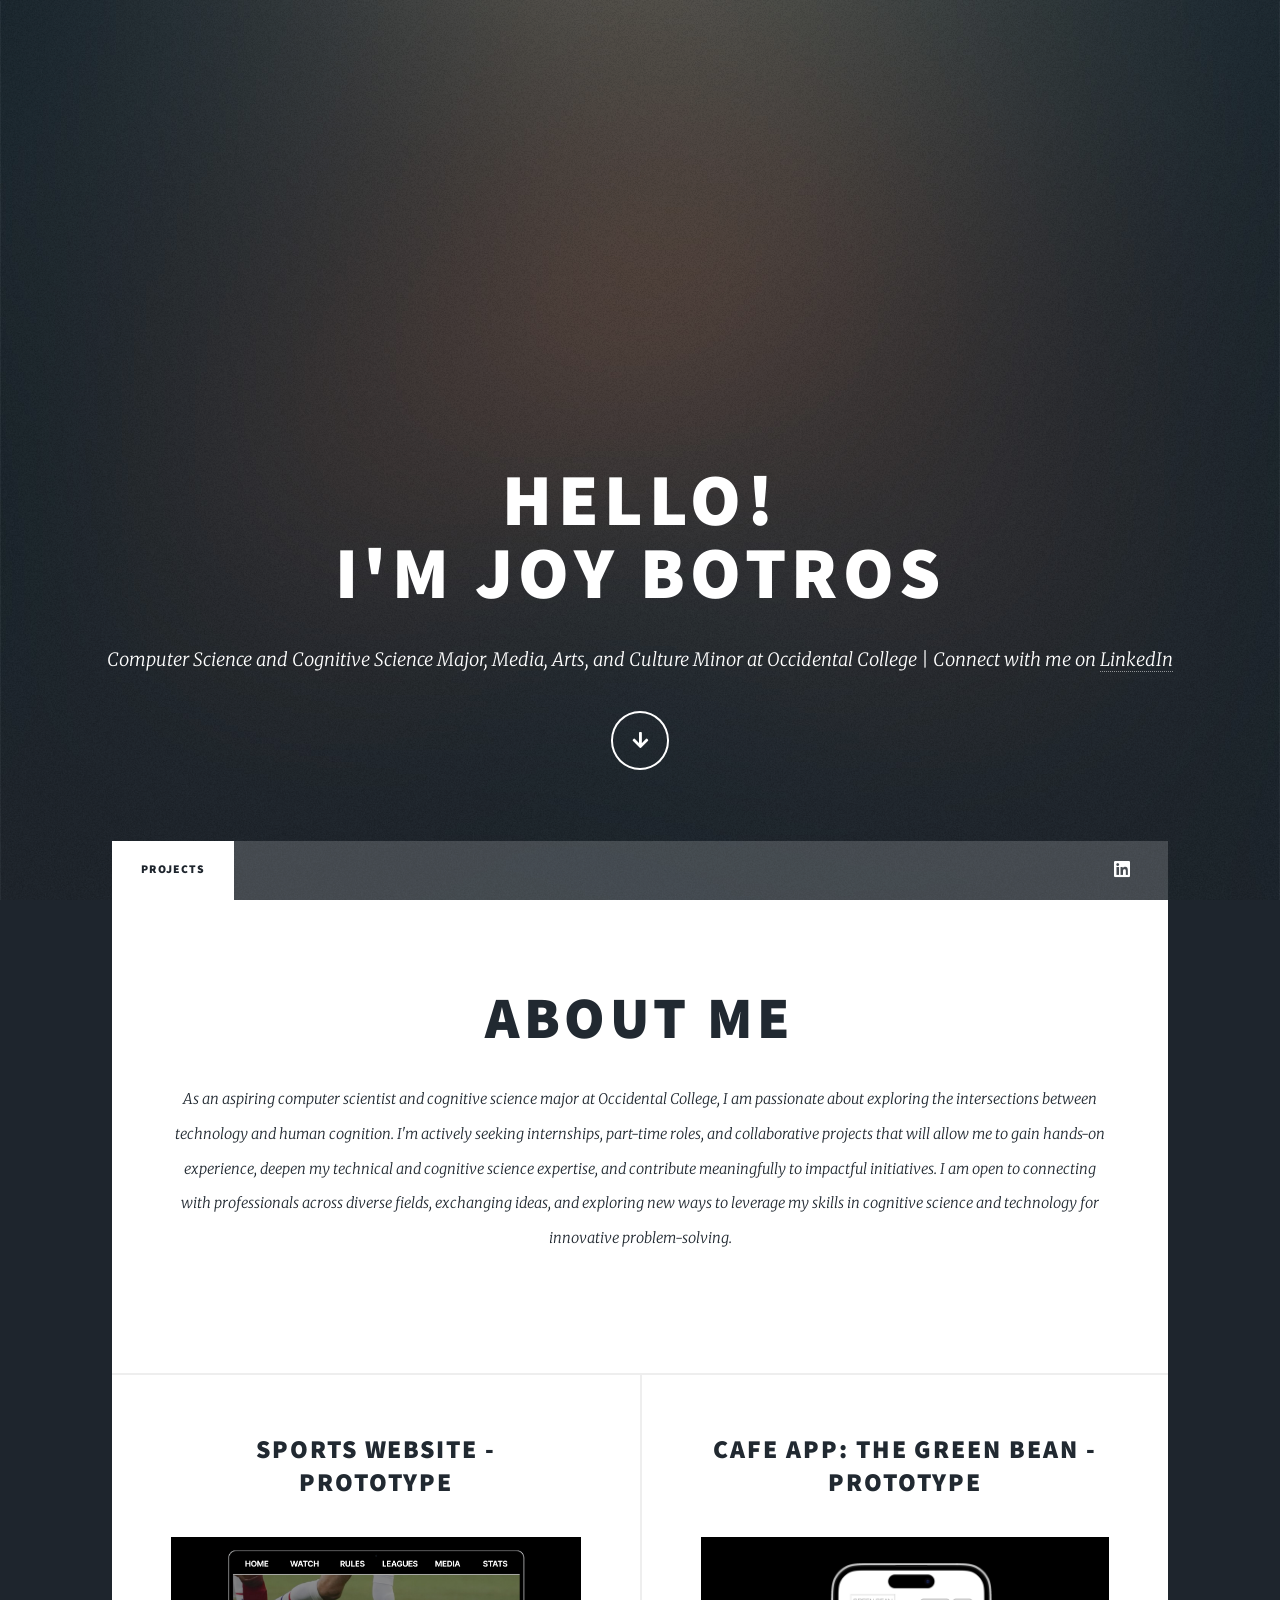
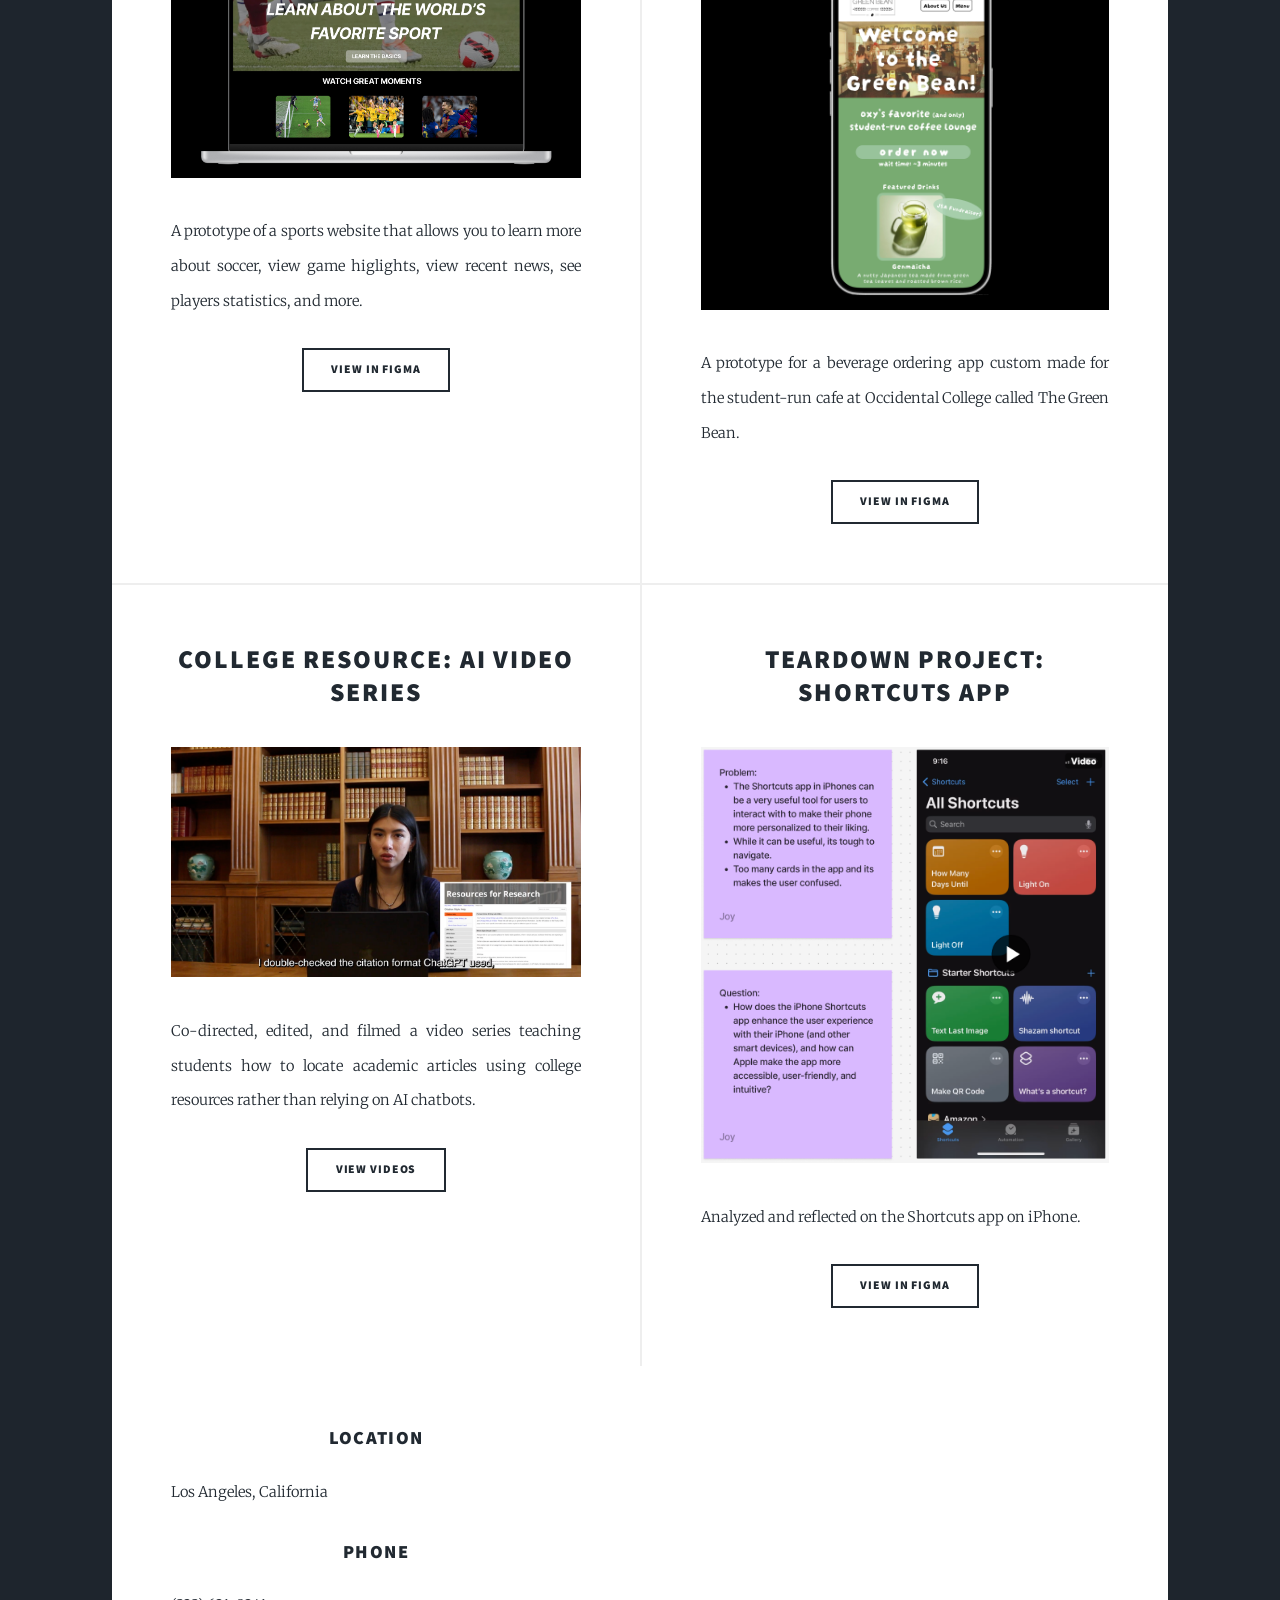
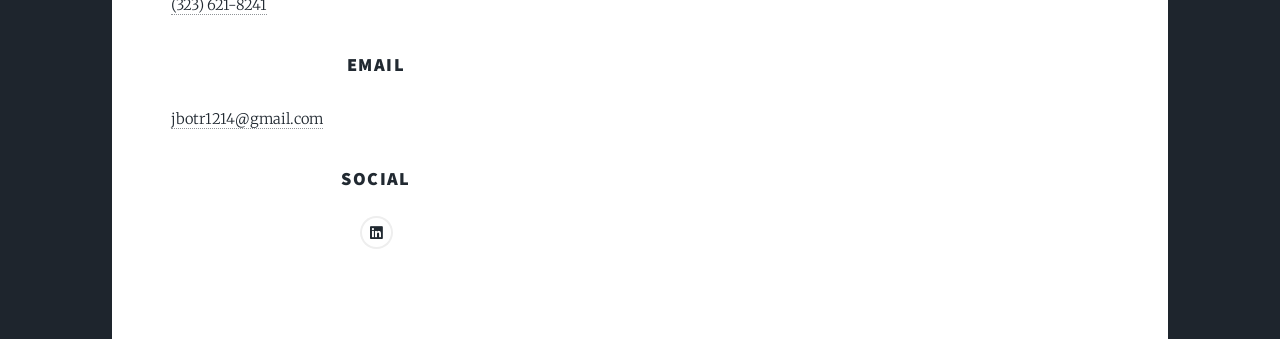
==== index.html @ ef0748ab "Add files via upload" ====
<!DOCTYPE HTML>
<!--
	Massively by HTML5 UP
	html5up.net | @ajlkn
	Free for personal and commercial use under the CCA 3.0 license (html5up.net/license)
-->
<html>
	<head>
		<title>Joy Botros's Portfolio</title>
		<meta charset="utf-8" />
		<meta name="viewport" content="width=device-width, initial-scale=1, user-scalable=no" />
		<link rel="stylesheet" href="assets/css/main.css" />
		<noscript><link rel="stylesheet" href="assets/css/noscript.css" /></noscript>
	</head>
	<body class="is-preload">

		<!-- Wrapper -->
			<div id="wrapper" class="fade-in">

				<!-- Intro -->
					<div id="intro">
						<h1>Hello!<br />
						I'm Joy Botros</h1>
						<p>Computer Science and Cognitive Science Major, Media, Arts, and Culture Minor at Occidental College | Connect with me on 
							<a href="https://www.linkedin.com/in/joybotros/">LinkedIn</a> 
						<ul class="actions">
							<li><a href="#header" class="button icon solid solo fa-arrow-down scrolly">Continue</a></li>
						</ul>
					</div>

				<!-- Header -->
					<header id="header">
						<a href="index.html" class="logo">Joy Botros</a>
					</header>

				<!-- Nav -->
					<nav id="nav">
						<ul class="links">
							<li class="active"><a href="index.html">Projects</a></li>
							
						</ul>
						<ul class="icons">
							<li><a href="https://www.linkedin.com/in/joybotros/" class="icon brands alt fa-linkedin"><span class="label">linkedin</span></a></li>
						</ul>
					</nav>

				<!-- Main -->
					<div id="main">

						<!-- Featured Post -->
							<article class="post featured">
								<header class="major">
									
									<h2><a href="#">About Me<br />
								</a></h2>
									<p>As an aspiring computer scientist and cognitive science major at Occidental College, 
										I am passionate about exploring the intersections between technology and human cognition. 
										I'm actively seeking internships, part-time roles, and collaborative projects that will allow 
										me to gain hands-on experience, deepen my technical and cognitive science expertise, and contribute 
										meaningfully to impactful initiatives. I am open to connecting with professionals across diverse fields, 
										exchanging ideas, and exploring new ways to leverage my skills in cognitive science and technology for 
										innovative problem-solving.</p>
								</header>
								
								</ul>
							</article>

						<!-- Posts -->
							<section class="posts">
								<article>
									<header>
										
										<h2><a href="https://www.figma.com/design/yf6SV1xNATEtbKl9ybmy6k/Sports-Website--Prototype-?node-id=0-1&t=yPpQ5IwD3qCBr19v-1">Sports Website - <br />
										Prototype</a></h2>
									</header>
									<a href="https://www.figma.com/design/yf6SV1xNATEtbKl9ybmy6k/Sports-Website--Prototype-?node-id=0-1&t=yPpQ5IwD3qCBr19v-1" class="image fit"><img src="images/Sports.png" alt="" /></a>
									<p>A prototype of a sports website that allows you to learn more about soccer, view game higlights, view recent news, see players statistics, and more.</p>
									<ul class="actions special">
										<li><a href="https://www.figma.com/design/yf6SV1xNATEtbKl9ybmy6k/Sports-Website--Prototype-?node-id=0-1&t=yPpQ5IwD3qCBr19v-1" class="button">View in Figma</a></li>
									</ul>
								</article>
								<article>
									<header>
										
										<h2><a href="https://www.figma.com/design/FybLwhm8U5N2ehSIW5zhFd/Online-Green-Bean-Ordering--Prototype-?t=yPpQ5IwD3qCBr19v-1">Cafe App: The Green Bean - <br />
										Prototype</a></h2>
									</header>
									<a href="https://www.figma.com/design/FybLwhm8U5N2ehSIW5zhFd/Online-Green-Bean-Ordering--Prototype-?t=yPpQ5IwD3qCBr19v-1" class="image fit"><img src="images/Green Bean.png" alt="" /></a>
									<p>A prototype for a beverage ordering app custom made for the student-run cafe at Occidental College called The Green Bean.</p>
									<ul class="actions special">
										<li><a href="https://www.figma.com/design/FybLwhm8U5N2ehSIW5zhFd/Online-Green-Bean-Ordering--Prototype-?t=yPpQ5IwD3qCBr19v-1" class="button">View in Figma</a></li>
									</ul>
								</article>
								<article>
									<header>
										
										<h2><a href="https://drive.google.com/drive/folders/1-w_wp6Sn0AOhlnGga9ucKu-ZEOnEU3Cy?usp=sharing">College Resource: AI Video Series<br />
										</a></h2>
									</header>
									<a href="https://drive.google.com/drive/folders/1-w_wp6Sn0AOhlnGga9ucKu-ZEOnEU3Cy?usp=sharing" class="image fit"><img src="images/AI Video.png" alt="" /></a>
									<p>Co-directed, edited, and filmed a video series teaching students how to locate academic articles using college resources rather than relying on AI chatbots.</p>
									<ul class="actions special">
										<li><a href="https://drive.google.com/drive/folders/1-w_wp6Sn0AOhlnGga9ucKu-ZEOnEU3Cy?usp=sharing" class="button">View Videos</a></li>
									</ul>
								</article>
								<article>
									<header>
										
										<h2><a href="https://www.figma.com/board/DKPPbd2p17RR2HvIBJMAxn/Teardown-Project?t=yPpQ5IwD3qCBr19v-1">Teardown Project: Shortcuts App<br />
										</a></h2>
									</header>
									<a href="https://www.figma.com/board/DKPPbd2p17RR2HvIBJMAxn/Teardown-Project?t=yPpQ5IwD3qCBr19v-1" class="image fit"><img src="images/tear.png" alt="" /></a>
									<p>Analyzed and reflected on the Shortcuts app on iPhone. </p>
									<ul class="actions special">
										<li><a href="https://www.figma.com/board/DKPPbd2p17RR2HvIBJMAxn/Teardown-Project?t=yPpQ5IwD3qCBr19v-1" class="button">View in Figma</a></li>
									</ul>
								</article>
								
						

				
						<section class="split contact">
							<section class="alt">
								<h3>Location</h3>
								<p>Los Angeles, California<br />
								</p>
							</section>
							<section>
								<h3>Phone</h3>
								<p><a href="#">(323) 621-8241</a></p>
							</section>
							<section>
								<h3>Email</h3>
								<p><a href="#">jbotr1214@gmail.com</a></p>
							</section>
							<section>
								<h3>Social</h3>
								<ul class="icons alt">
									<li><a href="https://www.linkedin.com/in/joybotros/" class="icon brands alt fa-linkedin"><span class="label">linkedin</span></a></li>
									</ul>
							</section>
						</section>
					</footer>

				<!-- Copyright -->
					<div id="copyright">
						<ul><li>&copy; Untitled</li><li>Design: <a href="https://html5up.net">HTML5 UP</a></li></ul>
					</div>

			</div>

		<!-- Scripts -->
			<script src="assets/js/jquery.min.js"></script>
			<script src="assets/js/jquery.scrollex.min.js"></script>
			<script src="assets/js/jquery.scrolly.min.js"></script>
			<script src="assets/js/browser.min.js"></script>
			<script src="assets/js/breakpoints.min.js"></script>
			<script src="assets/js/util.js"></script>
			<script src="assets/js/main.js"></script>

	</body>
</html>
---- assets/css/main.css ----
@import url(fontawesome-all.min.css);
@import url("https://fonts.googleapis.com/css?family=Merriweather:300,700,300italic,700italic|Source+Sans+Pro:900");

/*
	Massively by HTML5 UP
	html5up.net | @ajlkn
	Free for personal and commercial use under the CCA 3.0 license (html5up.net/license)
*/

html, body, div, span, applet, object,
iframe, h1, h2, h3, h4, h5, h6, p, blockquote,
pre, a, abbr, acronym, address, big, cite,
code, del, dfn, em, img, ins, kbd, q, s, samp,
small, strike, strong, sub, sup, tt, var, b,
u, i, center, dl, dt, dd, ol, ul, li, fieldset,
form, label, legend, table, caption, tbody,
tfoot, thead, tr, th, td, article, aside,
canvas, details, embed, figure, figcaption,
footer, header, hgroup, menu, nav, output, ruby,
section, summary, time, mark, audio, video {
	margin: 0;
	padding: 0;
	border: 0;
	font-size: 100%;
	font: inherit;
	vertical-align: baseline;}

article, aside, details, figcaption, figure,
footer, header, hgroup, menu, nav, section {
	display: block;}

body {
	line-height: 1;
}

ol, ul {
	list-style: none;
}

blockquote, q {
	quotes: none;
}

	blockquote:before, blockquote:after, q:before, q:after {
		content: '';
		content: none;
	}

table {
	border-collapse: collapse;
	border-spacing: 0;
}

body {
	-webkit-text-size-adjust: none;
}

mark {
	background-color: transparent;
	color: inherit;
}

input::-moz-focus-inner {
	border: 0;
	padding: 0;
}

input, select, textarea {
	-moz-appearance: none;
	-webkit-appearance: none;
	-ms-appearance: none;
	appearance: none;
}

/* Basic */

	@-ms-viewport {
		width: device-width;
	}

	body {
		-ms-overflow-style: scrollbar;
	}

	@media screen and (max-width: 480px) {

		html, body {
			min-width: 320px;
		}

	}

	html {
		box-sizing: border-box;
	}

	*, *:before, *:after {
		box-sizing: inherit;
	}

	body {
		background-color: #1e252d;
	}

		body.is-preload *, body.is-preload *:before, body.is-preload *:after {
			-moz-animation: none !important;
			-webkit-animation: none !important;
			-ms-animation: none !important;
			animation: none !important;
			-moz-transition: none !important;
			-webkit-transition: none !important;
			-ms-transition: none !important;
			transition: none !important;
		}

/* Type */

	html {
		font-size: 16pt;
	}

		@media screen and (max-width: 1680px) {

			html {
				font-size: 12pt;
			}

		}

		@media screen and (max-width: 1280px) {

			html {
				font-size: 11pt;
			}

		}

		@media screen and (max-width: 360px) {

			html {
				font-size: 10pt;
			}

		}

	body {
		color: #212931;
	}

	body, input, select, textarea {
		font-family: "Merriweather", Georgia, serif;
		font-weight: 300;
		font-size: 1rem;
		line-height: 2.375;
	}

	a {
		-moz-transition: color 0.2s ease-in-out, background-color 0.2s ease-in-out, border-color 0.2s ease-in-out, box-shadow 0.2s ease-in-out;
		-webkit-transition: color 0.2s ease-in-out, background-color 0.2s ease-in-out, border-color 0.2s ease-in-out, box-shadow 0.2s ease-in-out;
		-ms-transition: color 0.2s ease-in-out, background-color 0.2s ease-in-out, border-color 0.2s ease-in-out, box-shadow 0.2s ease-in-out;
		transition: color 0.2s ease-in-out, background-color 0.2s ease-in-out, border-color 0.2s ease-in-out, box-shadow 0.2s ease-in-out;
		border-bottom: dotted 1px;
		text-decoration: none;
	}

		a:hover {
			border-bottom-color: transparent;
		}

	strong, b {
		font-weight: 600;
	}

	em, i {
		font-style: italic;
	}

	p {
		text-align: justify;
		margin: 0 0 2rem 0;
	}

	h1, h2, h3, h4, h5, h6 {
		font-family: "Source Sans Pro", Helvetica, sans-serif;
		font-weight: 900;
		line-height: 1.5;
		letter-spacing: 0.075em;
		text-transform: uppercase;
		margin: 0 0 1rem 0;
	}

		h1 a, h2 a, h3 a, h4 a, h5 a, h6 a {
			border-bottom: 0;
			color: inherit;
			text-decoration: none;
		}

	h1 {
		font-size: 4rem;
		line-height: 1.1;
		margin: 0 0 2rem 0;
	}

	h2 {
		font-size: 1.75rem;
		line-height: 1.3;
		margin: 0 0 1.5rem 0;
	}

	h3 {
		font-size: 1.25rem;
		margin: 0 0 1.5rem 0;
	}

	h4 {
		font-size: 1rem;
	}

	h5 {
		font-size: 0.9rem;
	}

	h6 {
		font-size: 0.8rem;
	}

	sub {
		font-size: 0.8rem;
		position: relative;
		top: 0.5rem;
	}

	sup {
		font-size: 0.8rem;
		position: relative;
		top: -0.5rem;
	}

	blockquote {
		border-left: solid 4px;
		font-style: italic;
		margin: 0 0 2rem 0;
		padding: 0.5rem 0 0.5rem 2rem;
	}

	code {
		border: solid 2px;
		font-family: "Courier New", monospace;
		font-size: 0.9rem;
		margin: 0 0.25rem;
		padding: 0.25rem 0.65rem;
	}

	pre {
		-webkit-overflow-scrolling: touch;
		font-family: "Courier New", monospace;
		font-size: 0.9rem;
		margin: 0 0 2rem 0;
	}

		pre code {
			display: block;
			line-height: 1.75;
			padding: 1rem 1.5rem;
			overflow-x: auto;
		}

	hr {
		border: 0;
		border-bottom: solid 2px;
		margin: 3rem 0;
	}

		hr.major {
			margin: 5rem 0;
		}

	.align-left {
		text-align: left;
	}

	.align-center {
		text-align: center;
	}

	.align-right {
		text-align: right;
	}

	input, select, textarea {
		color: #212931;
	}

	a {
		color: #212931;
		border-bottom-color: rgba(33, 41, 49, 0.5);
	}

		a:hover {
			border-bottom-color: transparent;
			color: #18bfef !important;
		}

	strong, b {
		color: #212931;
	}

	h1, h2, h3, h4, h5, h6 {
		color: #212931;
	}

	blockquote {
		border-left-color: #eeeeee;
	}

	code {
		background: rgba(220, 220, 220, 0.25);
		border-color: #eeeeee;
	}

	hr {
		border-bottom-color: #eeeeee;
	}

/* Row */

	.row {
		display: flex;
		flex-wrap: wrap;
		box-sizing: border-box;
		align-items: stretch;
	}

		.row > * {
			box-sizing: border-box;
		}

		.row.gtr-uniform > * > :last-child {
			margin-bottom: 0;
		}

		.row.aln-left {
			justify-content: flex-start;
		}

		.row.aln-center {
			justify-content: center;
		}

		.row.aln-right {
			justify-content: flex-end;
		}

		.row.aln-top {
			align-items: flex-start;
		}

		.row.aln-middle {
			align-items: center;
		}

		.row.aln-bottom {
			align-items: flex-end;
		}

		.row > .imp {
			order: -1;
		}

		.row > .col-1 {
			width: 8.33333%;
		}

		.row > .off-1 {
			margin-left: 8.33333%;
		}

		.row > .col-2 {
			width: 16.66667%;
		}

		.row > .off-2 {
			margin-left: 16.66667%;
		}

		.row > .col-3 {
			width: 25%;
		}

		.row > .off-3 {
			margin-left: 25%;
		}

		.row > .col-4 {
			width: 33.33333%;
		}

		.row > .off-4 {
			margin-left: 33.33333%;
		}

		.row > .col-5 {
			width: 41.66667%;
		}

		.row > .off-5 {
			margin-left: 41.66667%;
		}

		.row > .col-6 {
			width: 50%;
		}

		.row > .off-6 {
			margin-left: 50%;
		}

		.row > .col-7 {
			width: 58.33333%;
		}

		.row > .off-7 {
			margin-left: 58.33333%;
		}

		.row > .col-8 {
			width: 66.66667%;
		}

		.row > .off-8 {
			margin-left: 66.66667%;
		}

		.row > .col-9 {
			width: 75%;
		}

		.row > .off-9 {
			margin-left: 75%;
		}

		.row > .col-10 {
			width: 83.33333%;
		}

		.row > .off-10 {
			margin-left: 83.33333%;
		}

		.row > .col-11 {
			width: 91.66667%;
		}

		.row > .off-11 {
			margin-left: 91.66667%;
		}

		.row > .col-12 {
			width: 100%;
		}

		.row > .off-12 {
			margin-left: 100%;
		}

		.row.gtr-0 {
			margin-top: 0;
			margin-left: 0rem;
		}

			.row.gtr-0 > * {
				padding: 0 0 0 0rem;
			}

			.row.gtr-0.gtr-uniform {
				margin-top: 0rem;
			}

				.row.gtr-0.gtr-uniform > * {
					padding-top: 0rem;
				}

		.row.gtr-25 {
			margin-top: 0;
			margin-left: -0.375rem;
		}

			.row.gtr-25 > * {
				padding: 0 0 0 0.375rem;
			}

			.row.gtr-25.gtr-uniform {
				margin-top: -0.375rem;
			}

				.row.gtr-25.gtr-uniform > * {
					padding-top: 0.375rem;
				}

		.row.gtr-50 {
			margin-top: 0;
			margin-left: -0.75rem;
		}

			.row.gtr-50 > * {
				padding: 0 0 0 0.75rem;
			}

			.row.gtr-50.gtr-uniform {
				margin-top: -0.75rem;
			}

				.row.gtr-50.gtr-uniform > * {
					padding-top: 0.75rem;
				}

		.row {
			margin-top: 0;
			margin-left: -1.5rem;
		}

			.row > * {
				padding: 0 0 0 1.5rem;
			}

			.row.gtr-uniform {
				margin-top: -1.5rem;
			}

				.row.gtr-uniform > * {
					padding-top: 1.5rem;
				}

		.row.gtr-150 {
			margin-top: 0;
			margin-left: -2.25rem;
		}

			.row.gtr-150 > * {
				padding: 0 0 0 2.25rem;
			}

			.row.gtr-150.gtr-uniform {
				margin-top: -2.25rem;
			}

				.row.gtr-150.gtr-uniform > * {
					padding-top: 2.25rem;
				}

		.row.gtr-200 {
			margin-top: 0;
			margin-left: -3rem;
		}

			.row.gtr-200 > * {
				padding: 0 0 0 3rem;
			}

			.row.gtr-200.gtr-uniform {
				margin-top: -3rem;
			}

				.row.gtr-200.gtr-uniform > * {
					padding-top: 3rem;
				}

		@media screen and (max-width: 1680px) {

			.row {
				display: flex;
				flex-wrap: wrap;
				box-sizing: border-box;
				align-items: stretch;
			}

				.row > * {
					box-sizing: border-box;
				}

				.row.gtr-uniform > * > :last-child {
					margin-bottom: 0;
				}

				.row.aln-left {
					justify-content: flex-start;
				}

				.row.aln-center {
					justify-content: center;
				}

				.row.aln-right {
					justify-content: flex-end;
				}

				.row.aln-top {
					align-items: flex-start;
				}

				.row.aln-middle {
					align-items: center;
				}

				.row.aln-bottom {
					align-items: flex-end;
				}

				.row > .imp-xlarge {
					order: -1;
				}

				.row > .col-1-xlarge {
					width: 8.33333%;
				}

				.row > .off-1-xlarge {
					margin-left: 8.33333%;
				}

				.row > .col-2-xlarge {
					width: 16.66667%;
				}

				.row > .off-2-xlarge {
					margin-left: 16.66667%;
				}

				.row > .col-3-xlarge {
					width: 25%;
				}

				.row > .off-3-xlarge {
					margin-left: 25%;
				}

				.row > .col-4-xlarge {
					width: 33.33333%;
				}

				.row > .off-4-xlarge {
					margin-left: 33.33333%;
				}

				.row > .col-5-xlarge {
					width: 41.66667%;
				}

				.row > .off-5-xlarge {
					margin-left: 41.66667%;
				}

				.row > .col-6-xlarge {
					width: 50%;
				}

				.row > .off-6-xlarge {
					margin-left: 50%;
				}

				.row > .col-7-xlarge {
					width: 58.33333%;
				}

				.row > .off-7-xlarge {
					margin-left: 58.33333%;
				}

				.row > .col-8-xlarge {
					width: 66.66667%;
				}

				.row > .off-8-xlarge {
					margin-left: 66.66667%;
				}

				.row > .col-9-xlarge {
					width: 75%;
				}

				.row > .off-9-xlarge {
					margin-left: 75%;
				}

				.row > .col-10-xlarge {
					width: 83.33333%;
				}

				.row > .off-10-xlarge {
					margin-left: 83.33333%;
				}

				.row > .col-11-xlarge {
					width: 91.66667%;
				}

				.row > .off-11-xlarge {
					margin-left: 91.66667%;
				}

				.row > .col-12-xlarge {
					width: 100%;
				}

				.row > .off-12-xlarge {
					margin-left: 100%;
				}

				.row.gtr-0 {
					margin-top: 0;
					margin-left: 0rem;
				}

					.row.gtr-0 > * {
						padding: 0 0 0 0rem;
					}

					.row.gtr-0.gtr-uniform {
						margin-top: 0rem;
					}

						.row.gtr-0.gtr-uniform > * {
							padding-top: 0rem;
						}

				.row.gtr-25 {
					margin-top: 0;
					margin-left: -0.375rem;
				}

					.row.gtr-25 > * {
						padding: 0 0 0 0.375rem;
					}

					.row.gtr-25.gtr-uniform {
						margin-top: -0.375rem;
					}

						.row.gtr-25.gtr-uniform > * {
							padding-top: 0.375rem;
						}

				.row.gtr-50 {
					margin-top: 0;
					margin-left: -0.75rem;
				}

					.row.gtr-50 > * {
						padding: 0 0 0 0.75rem;
					}

					.row.gtr-50.gtr-uniform {
						margin-top: -0.75rem;
					}

						.row.gtr-50.gtr-uniform > * {
							padding-top: 0.75rem;
						}

				.row {
					margin-top: 0;
					margin-left: -1.5rem;
				}

					.row > * {
						padding: 0 0 0 1.5rem;
					}

					.row.gtr-uniform {
						margin-top: -1.5rem;
					}

						.row.gtr-uniform > * {
							padding-top: 1.5rem;
						}

				.row.gtr-150 {
					margin-top: 0;
					margin-left: -2.25rem;
				}

					.row.gtr-150 > * {
						padding: 0 0 0 2.25rem;
					}

					.row.gtr-150.gtr-uniform {
						margin-top: -2.25rem;
					}

						.row.gtr-150.gtr-uniform > * {
							padding-top: 2.25rem;
						}

				.row.gtr-200 {
					margin-top: 0;
					margin-left: -3rem;
				}

					.row.gtr-200 > * {
						padding: 0 0 0 3rem;
					}

					.row.gtr-200.gtr-uniform {
						margin-top: -3rem;
					}

						.row.gtr-200.gtr-uniform > * {
							padding-top: 3rem;
						}

		}

		@media screen and (max-width: 1280px) {

			.row {
				display: flex;
				flex-wrap: wrap;
				box-sizing: border-box;
				align-items: stretch;
			}

				.row > * {
					box-sizing: border-box;
				}

				.row.gtr-uniform > * > :last-child {
					margin-bottom: 0;
				}

				.row.aln-left {
					justify-content: flex-start;
				}

				.row.aln-center {
					justify-content: center;
				}

				.row.aln-right {
					justify-content: flex-end;
				}

				.row.aln-top {
					align-items: flex-start;
				}

				.row.aln-middle {
					align-items: center;
				}

				.row.aln-bottom {
					align-items: flex-end;
				}

				.row > .imp-large {
					order: -1;
				}

				.row > .col-1-large {
					width: 8.33333%;
				}

				.row > .off-1-large {
					margin-left: 8.33333%;
				}

				.row > .col-2-large {
					width: 16.66667%;
				}

				.row > .off-2-large {
					margin-left: 16.66667%;
				}

				.row > .col-3-large {
					width: 25%;
				}

				.row > .off-3-large {
					margin-left: 25%;
				}

				.row > .col-4-large {
					width: 33.33333%;
				}

				.row > .off-4-large {
					margin-left: 33.33333%;
				}

				.row > .col-5-large {
					width: 41.66667%;
				}

				.row > .off-5-large {
					margin-left: 41.66667%;
				}

				.row > .col-6-large {
					width: 50%;
				}

				.row > .off-6-large {
					margin-left: 50%;
				}

				.row > .col-7-large {
					width: 58.33333%;
				}

				.row > .off-7-large {
					margin-left: 58.33333%;
				}

				.row > .col-8-large {
					width: 66.66667%;
				}

				.row > .off-8-large {
					margin-left: 66.66667%;
				}

				.row > .col-9-large {
					width: 75%;
				}

				.row > .off-9-large {
					margin-left: 75%;
				}

				.row > .col-10-large {
					width: 83.33333%;
				}

				.row > .off-10-large {
					margin-left: 83.33333%;
				}

				.row > .col-11-large {
					width: 91.66667%;
				}

				.row > .off-11-large {
					margin-left: 91.66667%;
				}

				.row > .col-12-large {
					width: 100%;
				}

				.row > .off-12-large {
					margin-left: 100%;
				}

				.row.gtr-0 {
					margin-top: 0;
					margin-left: 0rem;
				}

					.row.gtr-0 > * {
						padding: 0 0 0 0rem;
					}

					.row.gtr-0.gtr-uniform {
						margin-top: 0rem;
					}

						.row.gtr-0.gtr-uniform > * {
							padding-top: 0rem;
						}

				.row.gtr-25 {
					margin-top: 0;
					margin-left: -0.375rem;
				}

					.row.gtr-25 > * {
						padding: 0 0 0 0.375rem;
					}

					.row.gtr-25.gtr-uniform {
						margin-top: -0.375rem;
					}

						.row.gtr-25.gtr-uniform > * {
							padding-top: 0.375rem;
						}

				.row.gtr-50 {
					margin-top: 0;
					margin-left: -0.75rem;
				}

					.row.gtr-50 > * {
						padding: 0 0 0 0.75rem;
					}

					.row.gtr-50.gtr-uniform {
						margin-top: -0.75rem;
					}

						.row.gtr-50.gtr-uniform > * {
							padding-top: 0.75rem;
						}

				.row {
					margin-top: 0;
					margin-left: -1.5rem;
				}

					.row > * {
						padding: 0 0 0 1.5rem;
					}

					.row.gtr-uniform {
						margin-top: -1.5rem;
					}

						.row.gtr-uniform > * {
							padding-top: 1.5rem;
						}

				.row.gtr-150 {
					margin-top: 0;
					margin-left: -2.25rem;
				}

					.row.gtr-150 > * {
						padding: 0 0 0 2.25rem;
					}

					.row.gtr-150.gtr-uniform {
						margin-top: -2.25rem;
					}

						.row.gtr-150.gtr-uniform > * {
							padding-top: 2.25rem;
						}

				.row.gtr-200 {
					margin-top: 0;
					margin-left: -3rem;
				}

					.row.gtr-200 > * {
						padding: 0 0 0 3rem;
					}

					.row.gtr-200.gtr-uniform {
						margin-top: -3rem;
					}

						.row.gtr-200.gtr-uniform > * {
							padding-top: 3rem;
						}

		}

		@media screen and (max-width: 980px) {

			.row {
				display: flex;
				flex-wrap: wrap;
				box-sizing: border-box;
				align-items: stretch;
			}

				.row > * {
					box-sizing: border-box;
				}

				.row.gtr-uniform > * > :last-child {
					margin-bottom: 0;
				}

				.row.aln-left {
					justify-content: flex-start;
				}

				.row.aln-center {
					justify-content: center;
				}

				.row.aln-right {
					justify-content: flex-end;
				}

				.row.aln-top {
					align-items: flex-start;
				}

				.row.aln-middle {
					align-items: center;
				}

				.row.aln-bottom {
					align-items: flex-end;
				}

				.row > .imp-medium {
					order: -1;
				}

				.row > .col-1-medium {
					width: 8.33333%;
				}

				.row > .off-1-medium {
					margin-left: 8.33333%;
				}

				.row > .col-2-medium {
					width: 16.66667%;
				}

				.row > .off-2-medium {
					margin-left: 16.66667%;
				}

				.row > .col-3-medium {
					width: 25%;
				}

				.row > .off-3-medium {
					margin-left: 25%;
				}

				.row > .col-4-medium {
					width: 33.33333%;
				}

				.row > .off-4-medium {
					margin-left: 33.33333%;
				}

				.row > .col-5-medium {
					width: 41.66667%;
				}

				.row > .off-5-medium {
					margin-left: 41.66667%;
				}

				.row > .col-6-medium {
					width: 50%;
				}

				.row > .off-6-medium {
					margin-left: 50%;
				}

				.row > .col-7-medium {
					width: 58.33333%;
				}

				.row > .off-7-medium {
					margin-left: 58.33333%;
				}

				.row > .col-8-medium {
					width: 66.66667%;
				}

				.row > .off-8-medium {
					margin-left: 66.66667%;
				}

				.row > .col-9-medium {
					width: 75%;
				}

				.row > .off-9-medium {
					margin-left: 75%;
				}

				.row > .col-10-medium {
					width: 83.33333%;
				}

				.row > .off-10-medium {
					margin-left: 83.33333%;
				}

				.row > .col-11-medium {
					width: 91.66667%;
				}

				.row > .off-11-medium {
					margin-left: 91.66667%;
				}

				.row > .col-12-medium {
					width: 100%;
				}

				.row > .off-12-medium {
					margin-left: 100%;
				}

				.row.gtr-0 {
					margin-top: 0;
					margin-left: 0rem;
				}

					.row.gtr-0 > * {
						padding: 0 0 0 0rem;
					}

					.row.gtr-0.gtr-uniform {
						margin-top: 0rem;
					}

						.row.gtr-0.gtr-uniform > * {
							padding-top: 0rem;
						}

				.row.gtr-25 {
					margin-top: 0;
					margin-left: -0.375rem;
				}

					.row.gtr-25 > * {
						padding: 0 0 0 0.375rem;
					}

					.row.gtr-25.gtr-uniform {
						margin-top: -0.375rem;
					}

						.row.gtr-25.gtr-uniform > * {
							padding-top: 0.375rem;
						}

				.row.gtr-50 {
					margin-top: 0;
					margin-left: -0.75rem;
				}

					.row.gtr-50 > * {
						padding: 0 0 0 0.75rem;
					}

					.row.gtr-50.gtr-uniform {
						margin-top: -0.75rem;
					}

						.row.gtr-50.gtr-uniform > * {
							padding-top: 0.75rem;
						}

				.row {
					margin-top: 0;
					margin-left: -1.5rem;
				}

					.row > * {
						padding: 0 0 0 1.5rem;
					}

					.row.gtr-uniform {
						margin-top: -1.5rem;
					}

						.row.gtr-uniform > * {
							padding-top: 1.5rem;
						}

				.row.gtr-150 {
					margin-top: 0;
					margin-left: -2.25rem;
				}

					.row.gtr-150 > * {
						padding: 0 0 0 2.25rem;
					}

					.row.gtr-150.gtr-uniform {
						margin-top: -2.25rem;
					}

						.row.gtr-150.gtr-uniform > * {
							padding-top: 2.25rem;
						}

				.row.gtr-200 {
					margin-top: 0;
					margin-left: -3rem;
				}

					.row.gtr-200 > * {
						padding: 0 0 0 3rem;
					}

					.row.gtr-200.gtr-uniform {
						margin-top: -3rem;
					}

						.row.gtr-200.gtr-uniform > * {
							padding-top: 3rem;
						}

		}

		@media screen and (max-width: 736px) {

			.row {
				display: flex;
				flex-wrap: wrap;
				box-sizing: border-box;
				align-items: stretch;
			}

				.row > * {
					box-sizing: border-box;
				}

				.row.gtr-uniform > * > :last-child {
					margin-bottom: 0;
				}

				.row.aln-left {
					justify-content: flex-start;
				}

				.row.aln-center {
					justify-content: center;
				}

				.row.aln-right {
					justify-content: flex-end;
				}

				.row.aln-top {
					align-items: flex-start;
				}

				.row.aln-middle {
					align-items: center;
				}

				.row.aln-bottom {
					align-items: flex-end;
				}

				.row > .imp-small {
					order: -1;
				}

				.row > .col-1-small {
					width: 8.33333%;
				}

				.row > .off-1-small {
					margin-left: 8.33333%;
				}

				.row > .col-2-small {
					width: 16.66667%;
				}

				.row > .off-2-small {
					margin-left: 16.66667%;
				}

				.row > .col-3-small {
					width: 25%;
				}

				.row > .off-3-small {
					margin-left: 25%;
				}

				.row > .col-4-small {
					width: 33.33333%;
				}

				.row > .off-4-small {
					margin-left: 33.33333%;
				}

				.row > .col-5-small {
					width: 41.66667%;
				}

				.row > .off-5-small {
					margin-left: 41.66667%;
				}

				.row > .col-6-small {
					width: 50%;
				}

				.row > .off-6-small {
					margin-left: 50%;
				}

				.row > .col-7-small {
					width: 58.33333%;
				}

				.row > .off-7-small {
					margin-left: 58.33333%;
				}

				.row > .col-8-small {
					width: 66.66667%;
				}

				.row > .off-8-small {
					margin-left: 66.66667%;
				}

				.row > .col-9-small {
					width: 75%;
				}

				.row > .off-9-small {
					margin-left: 75%;
				}

				.row > .col-10-small {
					width: 83.33333%;
				}

				.row > .off-10-small {
					margin-left: 83.33333%;
				}

				.row > .col-11-small {
					width: 91.66667%;
				}

				.row > .off-11-small {
					margin-left: 91.66667%;
				}

				.row > .col-12-small {
					width: 100%;
				}

				.row > .off-12-small {
					margin-left: 100%;
				}

				.row.gtr-0 {
					margin-top: 0;
					margin-left: 0rem;
				}

					.row.gtr-0 > * {
						padding: 0 0 0 0rem;
					}

					.row.gtr-0.gtr-uniform {
						margin-top: 0rem;
					}

						.row.gtr-0.gtr-uniform > * {
							padding-top: 0rem;
						}

				.row.gtr-25 {
					margin-top: 0;
					margin-left: -0.375rem;
				}

					.row.gtr-25 > * {
						padding: 0 0 0 0.375rem;
					}

					.row.gtr-25.gtr-uniform {
						margin-top: -0.375rem;
					}

						.row.gtr-25.gtr-uniform > * {
							padding-top: 0.375rem;
						}

				.row.gtr-50 {
					margin-top: 0;
					margin-left: -0.75rem;
				}

					.row.gtr-50 > * {
						padding: 0 0 0 0.75rem;
					}

					.row.gtr-50.gtr-uniform {
						margin-top: -0.75rem;
					}

						.row.gtr-50.gtr-uniform > * {
							padding-top: 0.75rem;
						}

				.row {
					margin-top: 0;
					margin-left: -1.5rem;
				}

					.row > * {
						padding: 0 0 0 1.5rem;
					}

					.row.gtr-uniform {
						margin-top: -1.5rem;
					}

						.row.gtr-uniform > * {
							padding-top: 1.5rem;
						}

				.row.gtr-150 {
					margin-top: 0;
					margin-left: -2.25rem;
				}

					.row.gtr-150 > * {
						padding: 0 0 0 2.25rem;
					}

					.row.gtr-150.gtr-uniform {
						margin-top: -2.25rem;
					}

						.row.gtr-150.gtr-uniform > * {
							padding-top: 2.25rem;
						}

				.row.gtr-200 {
					margin-top: 0;
					margin-left: -3rem;
				}

					.row.gtr-200 > * {
						padding: 0 0 0 3rem;
					}

					.row.gtr-200.gtr-uniform {
						margin-top: -3rem;
					}

						.row.gtr-200.gtr-uniform > * {
							padding-top: 3rem;
						}

		}

		@media screen and (max-width: 480px) {

			.row {
				display: flex;
				flex-wrap: wrap;
				box-sizing: border-box;
				align-items: stretch;
			}

				.row > * {
					box-sizing: border-box;
				}

				.row.gtr-uniform > * > :last-child {
					margin-bottom: 0;
				}

				.row.aln-left {
					justify-content: flex-start;
				}

				.row.aln-center {
					justify-content: center;
				}

				.row.aln-right {
					justify-content: flex-end;
				}

				.row.aln-top {
					align-items: flex-start;
				}

				.row.aln-middle {
					align-items: center;
				}

				.row.aln-bottom {
					align-items: flex-end;
				}

				.row > .imp-xsmall {
					order: -1;
				}

				.row > .col-1-xsmall {
					width: 8.33333%;
				}

				.row > .off-1-xsmall {
					margin-left: 8.33333%;
				}

				.row > .col-2-xsmall {
					width: 16.66667%;
				}

				.row > .off-2-xsmall {
					margin-left: 16.66667%;
				}

				.row > .col-3-xsmall {
					width: 25%;
				}

				.row > .off-3-xsmall {
					margin-left: 25%;
				}

				.row > .col-4-xsmall {
					width: 33.33333%;
				}

				.row > .off-4-xsmall {
					margin-left: 33.33333%;
				}

				.row > .col-5-xsmall {
					width: 41.66667%;
				}

				.row > .off-5-xsmall {
					margin-left: 41.66667%;
				}

				.row > .col-6-xsmall {
					width: 50%;
				}

				.row > .off-6-xsmall {
					margin-left: 50%;
				}

				.row > .col-7-xsmall {
					width: 58.33333%;
				}

				.row > .off-7-xsmall {
					margin-left: 58.33333%;
				}

				.row > .col-8-xsmall {
					width: 66.66667%;
				}

				.row > .off-8-xsmall {
					margin-left: 66.66667%;
				}

				.row > .col-9-xsmall {
					width: 75%;
				}

				.row > .off-9-xsmall {
					margin-left: 75%;
				}

				.row > .col-10-xsmall {
					width: 83.33333%;
				}

				.row > .off-10-xsmall {
					margin-left: 83.33333%;
				}

				.row > .col-11-xsmall {
					width: 91.66667%;
				}

				.row > .off-11-xsmall {
					margin-left: 91.66667%;
				}

				.row > .col-12-xsmall {
					width: 100%;
				}

				.row > .off-12-xsmall {
					margin-left: 100%;
				}

				.row.gtr-0 {
					margin-top: 0;
					margin-left: 0rem;
				}

					.row.gtr-0 > * {
						padding: 0 0 0 0rem;
					}

					.row.gtr-0.gtr-uniform {
						margin-top: 0rem;
					}

						.row.gtr-0.gtr-uniform > * {
							padding-top: 0rem;
						}

				.row.gtr-25 {
					margin-top: 0;
					margin-left: -0.375rem;
				}

					.row.gtr-25 > * {
						padding: 0 0 0 0.375rem;
					}

					.row.gtr-25.gtr-uniform {
						margin-top: -0.375rem;
					}

						.row.gtr-25.gtr-uniform > * {
							padding-top: 0.375rem;
						}

				.row.gtr-50 {
					margin-top: 0;
					margin-left: -0.75rem;
				}

					.row.gtr-50 > * {
						padding: 0 0 0 0.75rem;
					}

					.row.gtr-50.gtr-uniform {
						margin-top: -0.75rem;
					}

						.row.gtr-50.gtr-uniform > * {
							padding-top: 0.75rem;
						}

				.row {
					margin-top: 0;
					margin-left: -1.5rem;
				}

					.row > * {
						padding: 0 0 0 1.5rem;
					}

					.row.gtr-uniform {
						margin-top: -1.5rem;
					}

						.row.gtr-uniform > * {
							padding-top: 1.5rem;
						}

				.row.gtr-150 {
					margin-top: 0;
					margin-left: -2.25rem;
				}

					.row.gtr-150 > * {
						padding: 0 0 0 2.25rem;
					}

					.row.gtr-150.gtr-uniform {
						margin-top: -2.25rem;
					}

						.row.gtr-150.gtr-uniform > * {
							padding-top: 2.25rem;
						}

				.row.gtr-200 {
					margin-top: 0;
					margin-left: -3rem;
				}

					.row.gtr-200 > * {
						padding: 0 0 0 3rem;
					}

					.row.gtr-200.gtr-uniform {
						margin-top: -3rem;
					}

						.row.gtr-200.gtr-uniform > * {
							padding-top: 3rem;
						}

		}

		@media screen and (max-width: 360px) {

			.row {
				display: flex;
				flex-wrap: wrap;
				box-sizing: border-box;
				align-items: stretch;
			}

				.row > * {
					box-sizing: border-box;
				}

				.row.gtr-uniform > * > :last-child {
					margin-bottom: 0;
				}

				.row.aln-left {
					justify-content: flex-start;
				}

				.row.aln-center {
					justify-content: center;
				}

				.row.aln-right {
					justify-content: flex-end;
				}

				.row.aln-top {
					align-items: flex-start;
				}

				.row.aln-middle {
					align-items: center;
				}

				.row.aln-bottom {
					align-items: flex-end;
				}

				.row > .imp-xxsmall {
					order: -1;
				}

				.row > .col-1-xxsmall {
					width: 8.33333%;
				}

				.row > .off-1-xxsmall {
					margin-left: 8.33333%;
				}

				.row > .col-2-xxsmall {
					width: 16.66667%;
				}

				.row > .off-2-xxsmall {
					margin-left: 16.66667%;
				}

				.row > .col-3-xxsmall {
					width: 25%;
				}

				.row > .off-3-xxsmall {
					margin-left: 25%;
				}

				.row > .col-4-xxsmall {
					width: 33.33333%;
				}

				.row > .off-4-xxsmall {
					margin-left: 33.33333%;
				}

				.row > .col-5-xxsmall {
					width: 41.66667%;
				}

				.row > .off-5-xxsmall {
					margin-left: 41.66667%;
				}

				.row > .col-6-xxsmall {
					width: 50%;
				}

				.row > .off-6-xxsmall {
					margin-left: 50%;
				}

				.row > .col-7-xxsmall {
					width: 58.33333%;
				}

				.row > .off-7-xxsmall {
					margin-left: 58.33333%;
				}

				.row > .col-8-xxsmall {
					width: 66.66667%;
				}

				.row > .off-8-xxsmall {
					margin-left: 66.66667%;
				}

				.row > .col-9-xxsmall {
					width: 75%;
				}

				.row > .off-9-xxsmall {
					margin-left: 75%;
				}

				.row > .col-10-xxsmall {
					width: 83.33333%;
				}

				.row > .off-10-xxsmall {
					margin-left: 83.33333%;
				}

				.row > .col-11-xxsmall {
					width: 91.66667%;
				}

				.row > .off-11-xxsmall {
					margin-left: 91.66667%;
				}

				.row > .col-12-xxsmall {
					width: 100%;
				}

				.row > .off-12-xxsmall {
					margin-left: 100%;
				}

				.row.gtr-0 {
					margin-top: 0;
					margin-left: 0rem;
				}

					.row.gtr-0 > * {
						padding: 0 0 0 0rem;
					}

					.row.gtr-0.gtr-uniform {
						margin-top: 0rem;
					}

						.row.gtr-0.gtr-uniform > * {
							padding-top: 0rem;
						}

				.row.gtr-25 {
					margin-top: 0;
					margin-left: -0.375rem;
				}

					.row.gtr-25 > * {
						padding: 0 0 0 0.375rem;
					}

					.row.gtr-25.gtr-uniform {
						margin-top: -0.375rem;
					}

						.row.gtr-25.gtr-uniform > * {
							padding-top: 0.375rem;
						}

				.row.gtr-50 {
					margin-top: 0;
					margin-left: -0.75rem;
				}

					.row.gtr-50 > * {
						padding: 0 0 0 0.75rem;
					}

					.row.gtr-50.gtr-uniform {
						margin-top: -0.75rem;
					}

						.row.gtr-50.gtr-uniform > * {
							padding-top: 0.75rem;
						}

				.row {
					margin-top: 0;
					margin-left: -1.5rem;
				}

					.row > * {
						padding: 0 0 0 1.5rem;
					}

					.row.gtr-uniform {
						margin-top: -1.5rem;
					}

						.row.gtr-uniform > * {
							padding-top: 1.5rem;
						}

				.row.gtr-150 {
					margin-top: 0;
					margin-left: -2.25rem;
				}

					.row.gtr-150 > * {
						padding: 0 0 0 2.25rem;
					}

					.row.gtr-150.gtr-uniform {
						margin-top: -2.25rem;
					}

						.row.gtr-150.gtr-uniform > * {
							padding-top: 2.25rem;
						}

				.row.gtr-200 {
					margin-top: 0;
					margin-left: -3rem;
				}

					.row.gtr-200 > * {
						padding: 0 0 0 3rem;
					}

					.row.gtr-200.gtr-uniform {
						margin-top: -3rem;
					}

						.row.gtr-200.gtr-uniform > * {
							padding-top: 3rem;
						}

		}

/* Box */

	.box {
		border: solid 2px;
		margin-bottom: 2rem;
		padding: 1.5rem;
	}

		.box > :last-child,
		.box > :last-child > :last-child,
		.box > :last-child > :last-child > :last-child {
			margin-bottom: 0;
		}

		.box.alt {
			border: 0;
			border-radius: 0;
			padding: 0;
		}

	.box {
		border-color: #eeeeee;
	}

/* Button */

	input[type="submit"],
	input[type="reset"],
	input[type="button"],
	button,
	.button {
		-moz-appearance: none;
		-webkit-appearance: none;
		-ms-appearance: none;
		appearance: none;
		-moz-transition: background-color 0.2s ease-in-out, box-shadow 0.2s ease-in-out, color 0.2s ease-in-out;
		-webkit-transition: background-color 0.2s ease-in-out, box-shadow 0.2s ease-in-out, color 0.2s ease-in-out;
		-ms-transition: background-color 0.2s ease-in-out, box-shadow 0.2s ease-in-out, color 0.2s ease-in-out;
		transition: background-color 0.2s ease-in-out, box-shadow 0.2s ease-in-out, color 0.2s ease-in-out;
		border: 0;
		border-radius: 0;
		cursor: pointer;
		display: inline-block;
		font-family: "Source Sans Pro", Helvetica, sans-serif;
		font-size: 0.8rem;
		font-weight: 900;
		letter-spacing: 0.075em;
		height: 3rem;
		line-height: 3rem;
		padding: 0 2rem;
		text-align: center;
		text-decoration: none;
		text-transform: uppercase;
		white-space: nowrap;
	}

		input[type="submit"].icon:before,
		input[type="reset"].icon:before,
		input[type="button"].icon:before,
		button.icon:before,
		.button.icon:before {
			margin-right: 0.5rem;
		}

		input[type="submit"].icon.solo,
		input[type="reset"].icon.solo,
		input[type="button"].icon.solo,
		button.icon.solo,
		.button.icon.solo {
			position: relative;
			width: 4rem;
			height: 4rem;
			line-height: 4rem;
			border-radius: 4rem;
			text-indent: 4rem;
			overflow: hidden;
			padding: 0;
			white-space: nowrap;
		}

			input[type="submit"].icon.solo:before,
			input[type="reset"].icon.solo:before,
			input[type="button"].icon.solo:before,
			button.icon.solo:before,
			.button.icon.solo:before {
				position: absolute;
				display: block;
				top: 0;
				left: 0;
				width: inherit;
				height: inherit;
				line-height: inherit;
				font-size: 1.25rem;
				margin-right: 0;
				text-align: center;
				text-indent: 0;
			}

		input[type="submit"].fit,
		input[type="reset"].fit,
		input[type="button"].fit,
		button.fit,
		.button.fit {
			width: 100%;
		}

		input[type="submit"].small,
		input[type="reset"].small,
		input[type="button"].small,
		button.small,
		.button.small {
			font-size: 0.7rem;
			height: 2.5rem;
			line-height: 2.5rem;
			padding: 0 1.5rem;
		}

		input[type="submit"].large,
		input[type="reset"].large,
		input[type="button"].large,
		button.large,
		.button.large {
			font-size: 0.9rem;
			height: 3.5rem;
			line-height: 3.5rem;
			padding: 0 2.75rem;
		}

		@media screen and (max-width: 980px) {

			input[type="submit"],
			input[type="reset"],
			input[type="button"],
			button,
			.button {
				font-size: 0.9rem;
				height: 3.25rem;
				line-height: 3.25rem;
			}

				input[type="submit"].large,
				input[type="reset"].large,
				input[type="button"].large,
				button.large,
				.button.large {
					font-size: 1rem;
					height: 3.75rem;
					line-height: 3.75rem;
				}

		}

		input[type="submit"].disabled, input[type="submit"]:disabled,
		input[type="reset"].disabled,
		input[type="reset"]:disabled,
		input[type="button"].disabled,
		input[type="button"]:disabled,
		button.disabled,
		button:disabled,
		.button.disabled,
		.button:disabled {
			pointer-events: none;
			opacity: 0.25;
		}

	input[type="submit"],
	input[type="reset"],
	input[type="button"],
	button,
	.button {
		background-color: transparent;
		box-shadow: inset 0 0 0 2px #212931;
		color: #212931 !important;
	}

		input[type="submit"]:hover,
		input[type="reset"]:hover,
		input[type="button"]:hover,
		button:hover,
		.button:hover {
			box-shadow: inset 0 0 0 2px #18bfef;
			color: #18bfef !important;
		}

		input[type="submit"].primary,
		input[type="reset"].primary,
		input[type="button"].primary,
		button.primary,
		.button.primary {
			background-color: #212931;
			box-shadow: none;
			color: #ffffff !important;
		}

			input[type="submit"].primary:hover,
			input[type="reset"].primary:hover,
			input[type="button"].primary:hover,
			button.primary:hover,
			.button.primary:hover {
				background-color: #18bfef;
			}

/* Form */

	form {
		margin: 0 0 2rem 0;
	}

		form > :last-child {
			margin-bottom: 0;
		}

		form > .fields {
			display: -moz-flex;
			display: -webkit-flex;
			display: -ms-flex;
			display: flex;
			-moz-flex-wrap: wrap;
			-webkit-flex-wrap: wrap;
			-ms-flex-wrap: wrap;
			flex-wrap: wrap;
			width: calc(100% + 3rem);
			margin: -1.5rem 0 2rem -1.5rem;
		}

			form > .fields > .field {
				-moz-flex-grow: 0;
				-webkit-flex-grow: 0;
				-ms-flex-grow: 0;
				flex-grow: 0;
				-moz-flex-shrink: 0;
				-webkit-flex-shrink: 0;
				-ms-flex-shrink: 0;
				flex-shrink: 0;
				padding: 1.5rem 0 0 1.5rem;
				width: calc(100% - 1.5rem);
			}

				form > .fields > .field.half {
					width: calc(50% - 0.75rem);
				}

				form > .fields > .field.third {
					width: calc(100%/3 - 0.5rem);
				}

				form > .fields > .field.quarter {
					width: calc(25% - 0.375rem);
				}

		@media screen and (max-width: 480px) {

			form > .fields {
				width: calc(100% + 3rem);
				margin: -1.5rem 0 2rem -1.5rem;
			}

				form > .fields > .field {
					padding: 1.5rem 0 0 1.5rem;
					width: calc(100% - 1.5rem);
				}

					form > .fields > .field.half {
						width: calc(100% - 1.5rem);
					}

					form > .fields > .field.third {
						width: calc(100% - 1.5rem);
					}

					form > .fields > .field.quarter {
						width: calc(100% - 1.5rem);
					}

		}

	label {
		display: block;
		font-family: "Source Sans Pro", Helvetica, sans-serif;
		font-weight: 900;
		line-height: 1.5;
		letter-spacing: 0.075em;
		font-size: 0.8rem;
		text-transform: uppercase;
		margin: 0 0 0.75rem 0;
	}

		@media screen and (max-width: 980px) {

			label {
				font-size: 0.9rem;
			}

		}

	input[type="text"],
	input[type="password"],
	input[type="email"],
	select,
	textarea {
		-moz-appearance: none;
		-webkit-appearance: none;
		-ms-appearance: none;
		appearance: none;
		background: transparent;
		border-radius: 0;
		border: solid 2px;
		color: inherit;
		display: block;
		outline: 0;
		padding: 0 1rem;
		text-decoration: none;
		width: 100%;
	}

		input[type="text"]:invalid,
		input[type="password"]:invalid,
		input[type="email"]:invalid,
		select:invalid,
		textarea:invalid {
			box-shadow: none;
		}

	select {
		background-size: 1.25rem;
		background-repeat: no-repeat;
		background-position: calc(100% - 1rem) center;
		height: 3rem;
		padding-right: 3rem;
		text-overflow: ellipsis;
	}

		select:focus::-ms-value {
			background-color: transparent;
		}

		select::-ms-expand {
			display: none;
		}

	input[type="text"],
	input[type="password"],
	input[type="email"],
	select {
		height: 3rem;
	}

	textarea {
		padding: 0.75rem 1rem;
	}

	input[type="checkbox"],
	input[type="radio"] {
		-moz-appearance: none;
		-webkit-appearance: none;
		-ms-appearance: none;
		appearance: none;
		display: block;
		float: left;
		margin-right: -2rem;
		opacity: 0;
		width: 1rem;
		z-index: -1;
	}

		input[type="checkbox"] + label,
		input[type="radio"] + label {
			text-decoration: none;
			cursor: pointer;
			display: inline-block;
			font-size: 1rem;
			letter-spacing: 0;
			font-family: "Merriweather", Georgia, serif;
			text-transform: none;
			font-weight: 300;
			padding-left: 2.8rem;
			padding-right: 1rem;
			position: relative;
		}

			input[type="checkbox"] + label:before,
			input[type="radio"] + label:before {
				-moz-osx-font-smoothing: grayscale;
				-webkit-font-smoothing: antialiased;
				display: inline-block;
				font-style: normal;
				font-variant: normal;
				text-rendering: auto;
				line-height: 1;
				text-transform: none !important;
				font-family: 'Font Awesome 5 Free';
				font-weight: 900;
			}

			input[type="checkbox"] + label:before,
			input[type="radio"] + label:before {
				border-radius: 0;
				border: solid 2px;
				content: '';
				display: inline-block;
				font-size: 0.8rem;
				height: 1.8rem;
				left: 0;
				line-height: 1.65rem;
				position: absolute;
				text-align: center;
				top: -0.125rem;
				width: 1.8rem;
			}

		input[type="checkbox"]:checked + label:before,
		input[type="radio"]:checked + label:before {
			content: '\f00c';
		}

	input[type="checkbox"] + label:before {
		border-radius: 0;
	}

	input[type="radio"] + label:before {
		border-radius: 100%;
	}

	::-webkit-input-placeholder {
		opacity: 1.0;
	}

	:-moz-placeholder {
		opacity: 1.0;
	}

	::-moz-placeholder {
		opacity: 1.0;
	}

	:-ms-input-placeholder {
		opacity: 1.0;
	}

	label {
		color: #212931;
	}

	input[type="text"],
	input[type="password"],
	input[type="email"],
	select,
	textarea {
		border-color: #eeeeee;
	}

		input[type="text"]:focus,
		input[type="password"]:focus,
		input[type="email"]:focus,
		select:focus,
		textarea:focus {
			border-color: #18bfef;
		}

	select {
		background-image: url("data:image/svg+xml;charset=utf8,%3Csvg xmlns='http://www.w3.org/2000/svg' width='40' height='40' preserveAspectRatio='none' viewBox='0 0 40 40'%3E%3Cpath d='M9.4,12.3l10.4,10.4l10.4-10.4c0.2-0.2,0.5-0.4,0.9-0.4c0.3,0,0.6,0.1,0.9,0.4l3.3,3.3c0.2,0.2,0.4,0.5,0.4,0.9 c0,0.4-0.1,0.6-0.4,0.9L20.7,31.9c-0.2,0.2-0.5,0.4-0.9,0.4c-0.3,0-0.6-0.1-0.9-0.4L4.3,17.3c-0.2-0.2-0.4-0.5-0.4-0.9 c0-0.4,0.1-0.6,0.4-0.9l3.3-3.3c0.2-0.2,0.5-0.4,0.9-0.4S9.1,12.1,9.4,12.3z' fill='%23eeeeee' /%3E%3C/svg%3E");
	}

		select option {
			background-color: #ffffff;
			color: #212931;
		}

	.select-wrapper:before {
		color: #eeeeee;
	}

	input[type="checkbox"] + label,
	input[type="radio"] + label {
		color: #212931;
	}

		input[type="checkbox"] + label:before,
		input[type="radio"] + label:before {
			border-color: #eeeeee;
		}

	input[type="checkbox"]:checked + label:before,
	input[type="radio"]:checked + label:before {
		background-color: #212931;
		border-color: #212931;
		color: #ffffff;
	}

	input[type="checkbox"]:focus + label:before,
	input[type="radio"]:focus + label:before {
		border-color: #18bfef;
	}

	::-webkit-input-placeholder {
		color: #909498 !important;
	}

	:-moz-placeholder {
		color: #909498 !important;
	}

	::-moz-placeholder {
		color: #909498 !important;
	}

	:-ms-input-placeholder {
		color: #909498 !important;
	}

	.formerize-placeholder {
		color: #909498 !important;
	}

/* Icon */

	.icon {
		text-decoration: none;
		border-bottom: none;
		position: relative;
	}

		.icon:before {
			-moz-osx-font-smoothing: grayscale;
			-webkit-font-smoothing: antialiased;
			display: inline-block;
			font-style: normal;
			font-variant: normal;
			text-rendering: auto;
			line-height: 1;
			text-transform: none !important;
			font-family: 'Font Awesome 5 Free';
			font-weight: 400;
		}

		.icon > .label {
			display: none;
		}

		.icon:before {
			line-height: inherit;
		}

		.icon.solid:before {
			font-weight: 900;
		}

		.icon.brands:before {
			font-family: 'Font Awesome 5 Brands';
		}

/* Image */

	.image {
		border: 0;
		display: inline-block;
		position: relative;
	}

		.image img {
			display: block;
		}

		.image.left, .image.right {
			max-width: 40%;
		}

			.image.left img, .image.right img {
				width: 100%;
			}

		.image.left {
			float: left;
			margin: 0 2rem 2rem 0;
			top: 0.75rem;
		}

		.image.right {
			float: right;
			margin: 0 0 2rem 2rem;
			top: 0.75rem;
		}

		.image.fit {
			display: block;
			margin: 2.5rem 0;
			width: 100%;
		}

			.image.fit:first-child {
				margin-top: 0;
			}

			.image.fit img {
				width: 100%;
			}

		.image.main {
			display: block;
			margin: 4rem 0;
			width: 100%;
		}

			.image.main:first-child {
				margin-top: 0;
			}

			.image.main img {
				width: 100%;
			}

		@media screen and (max-width: 736px) {

			.image.fit {
				margin: 2rem 0;
			}

			.image.main {
				margin: 2rem 0;
			}

		}

	a.image {
		overflow: hidden;
	}

		a.image img {
			-moz-transition: -moz-transform 0.2s ease-out;
			-webkit-transition: -webkit-transform 0.2s ease-out;
			-ms-transition: -ms-transform 0.2s ease-out;
			transition: transform 0.2s ease-out;
		}

		a.image:hover img {
			-moz-transform: scale(1.05);
			-webkit-transform: scale(1.05);
			-ms-transform: scale(1.05);
			transform: scale(1.05);
		}

/* Actions */

	ul.actions {
		display: -moz-flex;
		display: -webkit-flex;
		display: -ms-flex;
		display: flex;
		cursor: default;
		list-style: none;
		margin-left: -1rem;
		padding-left: 0;
	}

		ul.actions li {
			padding: 0 0 0 1rem;
			vertical-align: middle;
		}

		ul.actions.special {
			-moz-justify-content: center;
			-webkit-justify-content: center;
			-ms-justify-content: center;
			justify-content: center;
			width: 100%;
			margin-left: 0;
		}

			ul.actions.special li:first-child {
				padding-left: 0;
			}

		ul.actions.stacked {
			-moz-flex-direction: column;
			-webkit-flex-direction: column;
			-ms-flex-direction: column;
			flex-direction: column;
			margin-left: 0;
		}

			ul.actions.stacked li {
				padding: 1.3rem 0 0 0;
			}

				ul.actions.stacked li:first-child {
					padding-top: 0;
				}

		ul.actions.fit {
			width: calc(100% + 1rem);
		}

			ul.actions.fit li {
				-moz-flex-grow: 1;
				-webkit-flex-grow: 1;
				-ms-flex-grow: 1;
				flex-grow: 1;
				-moz-flex-shrink: 1;
				-webkit-flex-shrink: 1;
				-ms-flex-shrink: 1;
				flex-shrink: 1;
				width: 100%;
			}

				ul.actions.fit li > * {
					width: 100%;
				}

			ul.actions.fit.stacked {
				width: 100%;
			}

		@media screen and (max-width: 480px) {

			ul.actions:not(.fixed) {
				-moz-flex-direction: column;
				-webkit-flex-direction: column;
				-ms-flex-direction: column;
				flex-direction: column;
				margin-left: 0;
				width: 100% !important;
			}

				ul.actions:not(.fixed) li {
					-moz-flex-grow: 1;
					-webkit-flex-grow: 1;
					-ms-flex-grow: 1;
					flex-grow: 1;
					-moz-flex-shrink: 1;
					-webkit-flex-shrink: 1;
					-ms-flex-shrink: 1;
					flex-shrink: 1;
					padding: 1rem 0 0 0;
					text-align: center;
					width: 100%;
				}

					ul.actions:not(.fixed) li > * {
						width: 100%;
					}

					ul.actions:not(.fixed) li:first-child {
						padding-top: 0;
					}

					ul.actions:not(.fixed) li input[type="submit"],
					ul.actions:not(.fixed) li input[type="reset"],
					ul.actions:not(.fixed) li input[type="button"],
					ul.actions:not(.fixed) li button,
					ul.actions:not(.fixed) li .button {
						width: 100%;
					}

						ul.actions:not(.fixed) li input[type="submit"].icon:before,
						ul.actions:not(.fixed) li input[type="reset"].icon:before,
						ul.actions:not(.fixed) li input[type="button"].icon:before,
						ul.actions:not(.fixed) li button.icon:before,
						ul.actions:not(.fixed) li .button.icon:before {
							margin-left: -0.5rem;
						}

		}

/* Icons */

	ul.icons {
		cursor: default;
		list-style: none;
		padding-left: 0;
	}

		ul.icons li {
			display: inline-block;
			padding: 0 0.5rem 0 0;
			vertical-align: middle;
		}

			ul.icons li:last-child {
				padding-right: 0;
			}

			ul.icons li .icon:before {
				width: 2.25rem;
				height: 2.25rem;
				line-height: 2.25rem;
				display: inline-block;
				text-align: center;
				border-radius: 100%;
				font-size: 1.25rem;
			}

		ul.icons.alt li .icon:before {
			-moz-transition: color 0.2s ease-in-out, background-color 0.2s ease-in-out, border-color 0.2s ease-in-out, box-shadow 0.2s ease-in-out;
			-webkit-transition: color 0.2s ease-in-out, background-color 0.2s ease-in-out, border-color 0.2s ease-in-out, box-shadow 0.2s ease-in-out;
			-ms-transition: color 0.2s ease-in-out, background-color 0.2s ease-in-out, border-color 0.2s ease-in-out, box-shadow 0.2s ease-in-out;
			transition: color 0.2s ease-in-out, background-color 0.2s ease-in-out, border-color 0.2s ease-in-out, box-shadow 0.2s ease-in-out;
			font-size: 1rem;
		}

/* List */

	ol {
		list-style: decimal;
		margin: 0 0 2rem 0;
		padding-left: 1.25rem;
	}

		ol li {
			padding-left: 0.25rem;
		}

	ul {
		list-style: disc;
		margin: 0 0 2rem 0;
		padding-left: 1rem;
	}

		ul li {
			padding-left: 0.5rem;
		}

		ul.divided {
			list-style: none;
			padding-left: 0;
		}

			ul.divided li {
				border-top: solid 1px;
				padding: 0.5rem 0;
			}

				ul.divided li:first-child {
					border-top: 0;
					padding-top: 0;
				}

	dl {
		margin: 0 0 2rem 0;
	}

		dl dt {
			display: block;
			font-weight: 600;
			margin: 0 0 1rem 0;
		}

		dl dd {
			margin-left: 2rem;
		}

	ul.divided li {
		border-top-color: #eeeeee;
	}

	ul.icons li a.icon:hover:before {
		color: #18bfef;
	}

	ul.icons.alt li .icon:before {
		box-shadow: inset 0 0 0 2px #eeeeee;
	}

	ul.icons.alt li a.icon:hover:before {
		box-shadow: inset 0 0 0 2px #18bfef;
	}

/* Section/Article */

	section.special, article.special {
		text-align: center;
	}

	header {
		cursor: default;
	}

		header > .date {
			display: block;
			font-size: 0.8rem;
			height: 1;
			margin: 0 0 1rem 0;
			position: relative;
		}

		header > p {
			font-style: italic;
		}

		header > h1 + p {
			font-size: 1.1rem;
			margin-top: -0.5rem;
			line-height: 2;
		}

		header > h2 + p {
			font-size: 1rem;
			margin-top: -0.75rem;
		}

		header > h3 + p {
			font-size: 0.9rem;
			margin-top: -0.75rem;
		}

		header > h4 + p {
			font-size: 0.8rem;
			margin-top: -0.75rem;
		}

		header.major {
			margin: 0 0 4rem 0;
			text-align: center;
		}

			header.major > :last-child {
				margin-bottom: 0;
			}

			header.major > p {
				margin-top: 0;
				text-align: center;
			}

			header.major > .date {
				font-size: 1rem;
				margin: 0 0 4rem 0;
			}

				header.major > .date:before, header.major > .date:after {
					content: '';
					display: block;
					position: absolute;
					top: 50%;
					width: calc(50% - 6rem);
					border-top: solid 2px;
				}

				header.major > .date:before {
					left: 0;
				}

				header.major > .date:after {
					right: 0;
				}

		@media screen and (max-width: 980px) {

			header br {
				display: none;
			}

		}

		@media screen and (max-width: 736px) {

			header.major {
				margin: 0 0 2rem 0;
			}

		}

	header.major .date:before, header.major .date:after {
		border-top-color: #eeeeee;
	}

/* Table */

	.table-wrapper {
		-webkit-overflow-scrolling: touch;
		overflow-x: auto;
	}

	table {
		margin: 0 0 2rem 0;
		width: 100%;
	}

		table tbody tr {
			border: solid 1px;
			border-left: 0;
			border-right: 0;
		}

		table td {
			padding: 0.75rem 0.75rem;
		}

		table th {
			font-family: "Source Sans Pro", Helvetica, sans-serif;
			font-size: 0.8rem;
			font-weight: 900;
			letter-spacing: 0.075em;
			line-height: 1.5;
			padding: 0 0.75rem 0.75rem 0.75rem;
			text-align: left;
			text-transform: uppercase;
		}

			@media screen and (max-width: 980px) {

				table th {
					font-size: 0.9rem;
				}

			}

		table thead {
			border-bottom: solid 2px;
		}

		table tfoot {
			border-top: solid 2px;
		}

		table.alt {
			border-collapse: separate;
		}

			table.alt tbody tr td {
				border: solid 1px;
				border-left-width: 0;
				border-top-width: 0;
			}

				table.alt tbody tr td:first-child {
					border-left-width: 1px;
				}

			table.alt tbody tr:first-child td {
				border-top-width: 1px;
			}

			table.alt thead {
				border-bottom: 0;
			}

			table.alt tfoot {
				border-top: 0;
			}

	table tbody tr {
		border-color: #eeeeee;
	}

		table tbody tr:nth-child(2n + 1) {
			background-color: rgba(220, 220, 220, 0.25);
		}

	table th {
		color: #212931;
	}

	table thead {
		border-bottom-color: #eeeeee;
	}

	table tfoot {
		border-top-color: #eeeeee;
	}

	table.alt tbody tr td {
		border-color: #eeeeee;
	}

/* Pagination */

	.pagination {
		display: -moz-inline-flex;
		display: -webkit-inline-flex;
		display: -ms-inline-flex;
		display: inline-flex;
		-moz-user-select: none;
		-webkit-user-select: none;
		-ms-user-select: none;
		user-select: none;
		cursor: default;
		list-style: none;
		margin: 0 0 2rem 2px;
		padding: 0;
	}

		.pagination a, .pagination span {
			-moz-transition: background-color 0.2s ease-in-out, border-color 0.2s ease-in-out, box-shadow 0.2s ease-in-out, color 0.2s ease-in-out;
			-webkit-transition: background-color 0.2s ease-in-out, border-color 0.2s ease-in-out, box-shadow 0.2s ease-in-out, color 0.2s ease-in-out;
			-ms-transition: background-color 0.2s ease-in-out, border-color 0.2s ease-in-out, box-shadow 0.2s ease-in-out, color 0.2s ease-in-out;
			transition: background-color 0.2s ease-in-out, border-color 0.2s ease-in-out, box-shadow 0.2s ease-in-out, color 0.2s ease-in-out;
			border: solid 2px;
			display: inline-block;
			font-family: "Source Sans Pro", Helvetica, sans-serif;
			font-size: 0.8rem;
			font-weight: 900;
			height: 3rem;
			letter-spacing: 0.075em;
			line-height: calc(3rem - 4px);
			margin-left: -2px;
			min-width: 3rem;
			position: relative;
			text-align: center;
			text-decoration: none;
			text-transform: uppercase;
		}

		.pagination .next, .pagination .previous {
			text-decoration: none;
			padding: 0 1.75rem;
		}

			.pagination .next:before, .pagination .previous:before {
				-moz-osx-font-smoothing: grayscale;
				-webkit-font-smoothing: antialiased;
				display: inline-block;
				font-style: normal;
				font-variant: normal;
				text-rendering: auto;
				line-height: 1;
				text-transform: none !important;
				font-family: 'Font Awesome 5 Free';
				font-weight: 900;
			}

			.pagination .next:before, .pagination .previous:before {
				display: inline-block;
				color: inherit !important;
				line-height: inherit;
			}

		.pagination .previous:before {
			content: '\f104';
			margin-right: 0.9375em;
		}

		.pagination .next:before {
			content: '\f105';
			float: right;
			margin-left: 0.9375em;
		}

		@media screen and (max-width: 980px) {

			.pagination a, .pagination span {
				font-size: 0.9rem;
			}

		}

		@media screen and (max-width: 480px) {

			.pagination .page, .pagination .extra {
				display: none;
			}

		}

	.pagination a, .pagination span {
		border-color: #eeeeee;
	}

	.pagination a {
		color: #212931 !important;
	}

		.pagination a:hover {
			color: #18bfef !important;
			border-color: #18bfef;
			z-index: 1;
		}

			.pagination a:hover + a,
			.pagination a:hover + span {
				border-left-color: #18bfef;
			}

		.pagination a.active {
			background-color: #eeeeee;
		}

	.pagination span {
		color: #eeeeee;
	}

/* Wrapper */

	#wrapper {
		-moz-transition: opacity 0.5s ease;
		-webkit-transition: opacity 0.5s ease;
		-ms-transition: opacity 0.5s ease;
		transition: opacity 0.5s ease;
		position: relative;
		z-index: 1;
		overflow: hidden;
	}

		#wrapper > .bg {
			position: absolute;
			top: 0;
			left: 0;
			width: 100%;
			height: 100%;
			background-color: #212931;
			background-image: url("../../images/overlay.png"), linear-gradient(0deg, rgba(0, 0, 0, 0.1), rgba(0, 0, 0, 0.1)), url("../../images/bg.jpg");
			background-size: auto,								auto,														100% auto;
			background-position: center,								center,														top center;
			background-repeat: repeat,								no-repeat,													no-repeat;
			background-attachment: scroll,								scroll,														scroll;
			z-index: -1;
		}

			#wrapper > .bg.fixed {
				position: fixed;
				width: 100vw;
				height: 100vh;
			}

		#wrapper.fade-in:before {
			pointer-events: none;
			-moz-transition: opacity 1s ease-in-out;
			-webkit-transition: opacity 1s ease-in-out;
			-ms-transition: opacity 1s ease-in-out;
			transition: opacity 1s ease-in-out;
			-moz-transition-delay: 0.75s;
			-webkit-transition-delay: 0.75s;
			-ms-transition-delay: 0.75s;
			transition-delay: 0.75s;
			background: #1e252d;
			content: '';
			display: block;
			height: 100%;
			left: 0;
			opacity: 0;
			position: fixed;
			top: 0;
			width: 100%;
		}

		body.is-preload #wrapper.fade-in:before {
			opacity: 1;
		}

		@media screen and (orientation: portrait) {

			#wrapper > .bg {
				background-size: auto,								auto,														auto 175%;
			}

		}

/* Intro */

	#intro {
		color: #ffffff;
		padding: 8rem 4rem 6rem 4rem ;
		-moz-align-items: center;
		-webkit-align-items: center;
		-ms-align-items: center;
		align-items: center;
		display: -moz-flex;
		display: -webkit-flex;
		display: -ms-flex;
		display: flex;
		-moz-flex-direction: column;
		-webkit-flex-direction: column;
		-ms-flex-direction: column;
		flex-direction: column;
		-moz-justify-content: -moz-flex-end;
		-webkit-justify-content: -webkit-flex-end;
		-ms-justify-content: -ms-flex-end;
		justify-content: flex-end;
		-moz-transition: opacity 1s ease, -moz-transform 1s ease;
		-webkit-transition: opacity 1s ease, -webkit-transform 1s ease;
		-ms-transition: opacity 1s ease, -ms-transform 1s ease;
		transition: opacity 1s ease, transform 1s ease;
		position: relative;
		cursor: default;
		text-align: center;
		z-index: 1;
		min-height: 100vh;
	}

		#intro input, #intro select, #intro textarea {
			color: #ffffff;
		}

		#intro a {
			color: #ffffff;
			border-bottom-color: rgba(255, 255, 255, 0.5);
		}

			#intro a:hover {
				border-bottom-color: transparent;
				color: #18bfef !important;
			}

		#intro strong, #intro b {
			color: #ffffff;
		}

		#intro h1, #intro h2, #intro h3, #intro h4, #intro h5, #intro h6 {
			color: #ffffff;
		}

		#intro blockquote {
			border-left-color: #ffffff;
		}

		#intro code {
			background: rgba(255, 255, 255, 0.075);
			border-color: #ffffff;
		}

		#intro hr {
			border-bottom-color: #ffffff;
		}

		#intro input[type="submit"],
		#intro input[type="reset"],
		#intro input[type="button"],
		#intro button,
		#intro .button {
			background-color: transparent;
			box-shadow: inset 0 0 0 2px #ffffff;
			color: #ffffff !important;
		}

			#intro input[type="submit"]:hover,
			#intro input[type="reset"]:hover,
			#intro input[type="button"]:hover,
			#intro button:hover,
			#intro .button:hover {
				box-shadow: inset 0 0 0 2px #18bfef;
				color: #18bfef !important;
			}

			#intro input[type="submit"].primary,
			#intro input[type="reset"].primary,
			#intro input[type="button"].primary,
			#intro button.primary,
			#intro .button.primary {
				background-color: #ffffff;
				box-shadow: none;
				color: #1e252d !important;
			}

				#intro input[type="submit"].primary:hover,
				#intro input[type="reset"].primary:hover,
				#intro input[type="button"].primary:hover,
				#intro button.primary:hover,
				#intro .button.primary:hover {
					background-color: #18bfef;
				}

		#intro h1 {
			font-size: 5rem;
			line-height: 1;
		}

		#intro p {
			font-size: 1.25rem;
			font-style: italic;
			margin-top: -0.25rem;
			text-align: center;
		}

		#intro + #header {
			margin-top: -20rem;
		}

			#intro + #header .logo {
				-moz-transform: translateY(2rem);
				-webkit-transform: translateY(2rem);
				-ms-transform: translateY(2rem);
				transform: translateY(2rem);
				opacity: 0;
				visibility: hidden;
			}

		#intro.hidden {
			pointer-events: none;
			-moz-transform: translateY(2rem);
			-webkit-transform: translateY(2rem);
			-ms-transform: translateY(2rem);
			transform: translateY(2rem);
			-moz-transition: opacity 0.5s ease, -moz-transform 0.5s ease, visibility 0.5s;
			-webkit-transition: opacity 0.5s ease, -webkit-transform 0.5s ease, visibility 0.5s;
			-ms-transition: opacity 0.5s ease, -ms-transform 0.5s ease, visibility 0.5s;
			transition: opacity 0.5s ease, transform 0.5s ease, visibility 0.5s;
			opacity: 0;
			visibility: hidden;
		}

			#intro.hidden + #header .logo {
				-moz-transform: translateY(0);
				-webkit-transform: translateY(0);
				-ms-transform: translateY(0);
				transform: translateY(0);
				opacity: 1;
				visibility: visible;
			}

		body.is-preload #intro {
			-moz-transform: translateY(2rem);
			-webkit-transform: translateY(2rem);
			-ms-transform: translateY(2rem);
			transform: translateY(2rem);
			opacity: 0;
		}

			body.is-preload #intro:not(.hidden) + #header + #nav {
				-moz-transform: translateY(4rem);
				-webkit-transform: translateY(4rem);
				-ms-transform: translateY(4rem);
				transform: translateY(4rem);
				opacity: 0;
			}

		@media screen and (max-width: 980px) {

			#intro {
				padding: 4rem 4rem 2rem 4rem ;
				min-height: 90vh;
			}

				#intro p br {
					display: none;
				}

				#intro + #header {
					margin-top: -14rem;
				}

		}

		@media screen and (max-width: 736px) {

			#intro {
				padding: 3rem 2rem 1rem 2rem ;
				min-height: 80vh;
			}

				#intro h1 {
					font-size: 3.25rem;
					line-height: 1.1;
					margin-bottom: 1rem;
				}

				#intro p {
					font-size: 1rem;
					margin-top: 0rem;
				}

				#intro .actions {
					display: none;
				}

		}

/* Header */

	#header {
		color: #ffffff;
		-moz-align-items: center;
		-webkit-align-items: center;
		-ms-align-items: center;
		align-items: center;
		display: -moz-flex;
		display: -webkit-flex;
		display: -ms-flex;
		display: flex;
		-moz-flex-direction: column;
		-webkit-flex-direction: column;
		-ms-flex-direction: column;
		flex-direction: column;
		-moz-justify-content: -moz-flex-end;
		-webkit-justify-content: -webkit-flex-end;
		-ms-justify-content: -ms-flex-end;
		justify-content: flex-end;
		pointer-events: none;
		-moz-user-select: none;
		-webkit-user-select: none;
		-ms-user-select: none;
		user-select: none;
		height: 20rem;
		padding-bottom: 8rem;
		position: relative;
		text-align: center;
		z-index: 2;
	}

		#header input, #header select, #header textarea {
			color: #ffffff;
		}

		#header a {
			color: #ffffff;
			border-bottom-color: rgba(255, 255, 255, 0.5);
		}

			#header a:hover {
				border-bottom-color: transparent;
				color: #18bfef !important;
			}

		#header strong, #header b {
			color: #ffffff;
		}

		#header h1, #header h2, #header h3, #header h4, #header h5, #header h6 {
			color: #ffffff;
		}

		#header blockquote {
			border-left-color: #ffffff;
		}

		#header code {
			background: rgba(255, 255, 255, 0.075);
			border-color: #ffffff;
		}

		#header hr {
			border-bottom-color: #ffffff;
		}

		#header .logo {
			-moz-transition: border-color 0.2s ease-in-out, color 0.2s ease-in-out, opacity 0.5s ease, -moz-transform 0.5s ease, visibility 0.5s;
			-webkit-transition: border-color 0.2s ease-in-out, color 0.2s ease-in-out, opacity 0.5s ease, -webkit-transform 0.5s ease, visibility 0.5s;
			-ms-transition: border-color 0.2s ease-in-out, color 0.2s ease-in-out, opacity 0.5s ease, -ms-transform 0.5s ease, visibility 0.5s;
			transition: border-color 0.2s ease-in-out, color 0.2s ease-in-out, opacity 0.5s ease, transform 0.5s ease, visibility 0.5s;
			pointer-events: auto;
			border-style: solid;
			border-color: #ffffff;
			border-width: 5px !important;
			font-family: "Source Sans Pro", Helvetica, sans-serif;
			font-size: 2.25rem;
			font-weight: 900;
			letter-spacing: 0.075em;
			line-height: 1;
			padding: 1rem 1.75rem;
			text-transform: uppercase;
			visibility: visible;
		}

			#header .logo:hover {
				border-color: #18bfef !important;
				color: #18bfef !important;
			}

		@media screen and (max-width: 980px) {

			#header {
				height: 14rem;
				padding-bottom: 4rem;
			}

		}

		@media screen and (max-width: 736px) {

			#header {
				padding-bottom: 3rem;
			}

				#header .logo {
					font-size: 1.75rem;
					border-width: 3px !important;
				}

		}

/* Nav */

	#nav {
		color: #ffffff;
		display: -moz-flex;
		display: -webkit-flex;
		display: -ms-flex;
		display: flex;
		-moz-transition: -moz-transform 1s ease, opacity 1s ease;
		-webkit-transition: -webkit-transform 1s ease, opacity 1s ease;
		-ms-transition: -ms-transform 1s ease, opacity 1s ease;
		transition: transform 1s ease, opacity 1s ease;
		background: rgba(255, 255, 255, 0.175);
		height: 4rem;
		line-height: 4rem;
		margin: -4rem auto 0 auto;
		overflow: hidden;
		padding: 0 2rem 0 0;
		position: relative;
		width: calc(100% - 4rem);
		max-width: 72rem;
		z-index: 2;
	}

		#nav ul.divided li {
			border-top-color: #ffffff;
		}

		#nav ul.icons li a.icon:hover:before {
			color: #18bfef;
		}

		#nav ul.icons.alt li .icon:before {
			box-shadow: inset 0 0 0 2px #ffffff;
		}

		#nav ul.icons.alt li a.icon:hover:before {
			box-shadow: inset 0 0 0 2px #18bfef;
		}

		#nav input, #nav select, #nav textarea {
			color: #ffffff;
		}

		#nav a {
			color: #ffffff;
			border-bottom-color: rgba(255, 255, 255, 0.5);
		}

			#nav a:hover {
				border-bottom-color: transparent;
				color: #18bfef !important;
			}

		#nav strong, #nav b {
			color: #ffffff;
		}

		#nav h1, #nav h2, #nav h3, #nav h4, #nav h5, #nav h6 {
			color: #ffffff;
		}

		#nav blockquote {
			border-left-color: #ffffff;
		}

		#nav code {
			background: rgba(255, 255, 255, 0.075);
			border-color: #ffffff;
		}

		#nav hr {
			border-bottom-color: #ffffff;
		}

		#nav ul.links {
			display: -moz-flex;
			display: -webkit-flex;
			display: -ms-flex;
			display: flex;
			-moz-flex-grow: 1;
			-webkit-flex-grow: 1;
			-ms-flex-grow: 1;
			flex-grow: 1;
			-moz-flex-shrink: 1;
			-webkit-flex-shrink: 1;
			-ms-flex-shrink: 1;
			flex-shrink: 1;
			font-family: "Source Sans Pro", Helvetica, sans-serif;
			font-weight: 900;
			letter-spacing: 0.075em;
			list-style: none;
			margin-bottom: 0;
			padding-left: 0;
			text-transform: uppercase;
		}

			#nav ul.links li {
				display: block;
				padding-left: 0;
			}

				#nav ul.links li a {
					-moz-transition: background-color 0.2s ease-in-out, color 0.2s ease-in-out;
					-webkit-transition: background-color 0.2s ease-in-out, color 0.2s ease-in-out;
					-ms-transition: background-color 0.2s ease-in-out, color 0.2s ease-in-out;
					transition: background-color 0.2s ease-in-out, color 0.2s ease-in-out;
					display: block;
					font-size: 0.8rem;
					outline: none;
					padding: 0 2rem;
				}

					#nav ul.links li a:hover {
						color: inherit !important;
						background-color: rgba(255, 255, 255, 0.1);
					}

				#nav ul.links li.active {
					background-color: #ffffff;
				}

					#nav ul.links li.active a {
						color: #1e252d;
					}

						#nav ul.links li.active a:hover {
							color: #18bfef !important;
						}

		#nav ul.icons {
			-moz-flex-grow: 0;
			-webkit-flex-grow: 0;
			-ms-flex-grow: 0;
			flex-grow: 0;
			-moz-flex-shrink: 0;
			-webkit-flex-shrink: 0;
			-ms-flex-shrink: 0;
			flex-shrink: 0;
			margin-bottom: 0;
		}

		@media screen and (max-width: 980px) {

			#nav {
				display: none;
			}

		}

/* Main */

	#main {
		background-color: #ffffff;
		position: relative;
		margin: 0 auto;
		width: calc(100% - 4rem);
		max-width: 72rem;
		z-index: 2;
	}

		#main > * {
			padding: 4rem 4rem 2rem 4rem ;
			border-top: solid 2px #eeeeee;
			margin: 0;
		}

			#main > *:first-child {
				border-top: 0;
			}

		#main > footer {
			text-align: center;
		}

		#main > .post {
			padding: 8rem 8rem 6rem 8rem ;
		}

			#main > .post header.major > .date {
				margin-top: -2rem;
			}

			#main > .post header.major > h1, #main > .post header.major h2 {
				font-size: 4rem;
				line-height: 1.1;
				margin: 0 0 2rem 0;
			}

			#main > .post.featured {
				text-align: center;
			}

			@media screen and (max-width: 1280px) {

				#main > .post {
					padding: 6rem 4rem 4rem 4rem ;
				}

			}

			@media screen and (max-width: 736px) {

				#main > .post {
					padding: 4rem 2rem 2rem 2rem ;
				}

					#main > .post header.major > .date {
						margin-top: -1rem;
						margin-bottom: 2rem;
					}

					#main > .post header.major > h1, #main > .post header.major h2 {
						font-size: 2.5rem;
						line-height: 1.2;
						margin: 0 0 1.5rem 0;
					}

			}

		#main > .posts {
			display: -moz-flex;
			display: -webkit-flex;
			display: -ms-flex;
			display: flex;
			-moz-flex-wrap: wrap;
			-webkit-flex-wrap: wrap;
			-ms-flex-wrap: wrap;
			flex-wrap: wrap;
			-moz-align-items: -moz-stretch;
			-webkit-align-items: -webkit-stretch;
			-ms-align-items: -ms-stretch;
			align-items: stretch;
			text-align: center;
			width: 100%;
			padding: 0;
		}

			#main > .posts > * {
				-moz-flex-shrink: 1;
				-webkit-flex-shrink: 1;
				-ms-flex-shrink: 1;
				flex-shrink: 1;
				-moz-flex-grow: 0;
				-webkit-flex-grow: 0;
				-ms-flex-grow: 0;
				flex-grow: 0;
			}

			#main > .posts > * {
				width: 50%;
			}

			#main > .posts > * {
				padding: 4rem;
				width: 50%;
			}

			#main > .posts > article {
				border-color: #eeeeee;
				border-left-width: 2px;
				border-style: solid;
				border-top-width: 2px;
				text-align: center;
			}

				#main > .posts > article > :last-child {
					margin-bottom: 0;
				}

				#main > .posts > article:nth-child(2n - 1) {
					border-left-width: 0;
				}

				#main > .posts > article:nth-child(-n + 2) {
					border-top-width: 0;
				}

			@media screen and (max-width: 980px) {

				#main > .posts > * {
					width: 50%;
				}

				#main > .posts > * {
					padding: 2.5rem;
					width: 50%;
				}

			}

			@media screen and (max-width: 736px) {

				#main > .posts > * {
					width: 100%;
				}

				#main > .posts > * {
					padding: 2rem;
					width: 100%;
				}

				#main > .posts > article:nth-child(2n - 1) {
					border-left-width: 2px;
				}

				#main > .posts > article:nth-child(-n + 2) {
					border-top-width: 2px;
				}

				#main > .posts > article:nth-child(n) {
					border-left-width: 0;
				}

				#main > .posts > article:nth-child(-n + 1) {
					border-top-width: 0;
				}

				#main > .posts > article .image {
					max-width: 25rem;
					margin-left: auto;
					margin-right: auto;
				}

			}

		@media screen and (max-width: 736px) {

			#main > * {
				padding: 2rem 2rem 0.1rem 2rem ;
			}

		}

		@media screen and (max-width: 480px) {

			#main {
				width: 100%;
			}

		}

/* Footer */

	#footer {
		color: #717981;
		display: -moz-flex;
		display: -webkit-flex;
		display: -ms-flex;
		display: flex;
		background-color: #f5f5f5;
		color: #909498;
		cursor: default;
		position: relative;
		margin: 0 auto;
		width: calc(100% - 4rem);
		max-width: 72rem;
		z-index: 2;
	}

		#footer input, #footer select, #footer textarea {
			color: #717981;
		}

		#footer a {
			color: #717981;
			border-bottom-color: rgba(113, 121, 129, 0.5);
		}

			#footer a:hover {
				border-bottom-color: transparent;
				color: #18bfef !important;
			}

		#footer strong, #footer b {
			color: #717981;
		}

		#footer h1, #footer h2, #footer h3, #footer h4, #footer h5, #footer h6 {
			color: #717981;
		}

		#footer blockquote {
			border-left-color: #e2e2e2;
		}

		#footer code {
			background: rgba(220, 220, 220, 0.5);
			border-color: #e2e2e2;
		}

		#footer hr {
			border-bottom-color: #e2e2e2;
		}

		#footer .box {
			border-color: #e2e2e2;
		}

		#footer input[type="submit"],
		#footer input[type="reset"],
		#footer input[type="button"],
		#footer button,
		#footer .button {
			background-color: transparent;
			box-shadow: inset 0 0 0 2px #717981;
			color: #717981 !important;
		}

			#footer input[type="submit"]:hover,
			#footer input[type="reset"]:hover,
			#footer input[type="button"]:hover,
			#footer button:hover,
			#footer .button:hover {
				box-shadow: inset 0 0 0 2px #18bfef;
				color: #18bfef !important;
			}

			#footer input[type="submit"].primary,
			#footer input[type="reset"].primary,
			#footer input[type="button"].primary,
			#footer button.primary,
			#footer .button.primary {
				background-color: #717981;
				box-shadow: none;
				color: #f5f5f5 !important;
			}

				#footer input[type="submit"].primary:hover,
				#footer input[type="reset"].primary:hover,
				#footer input[type="button"].primary:hover,
				#footer button.primary:hover,
				#footer .button.primary:hover {
					background-color: #18bfef;
				}

		#footer label {
			color: #717981;
		}

		#footer input[type="text"],
		#footer input[type="password"],
		#footer input[type="email"],
		#footer select,
		#footer textarea {
			border-color: #e2e2e2;
		}

			#footer input[type="text"]:focus,
			#footer input[type="password"]:focus,
			#footer input[type="email"]:focus,
			#footer select:focus,
			#footer textarea:focus {
				border-color: #18bfef;
			}

		#footer select {
			background-image: url("data:image/svg+xml;charset=utf8,%3Csvg xmlns='http://www.w3.org/2000/svg' width='40' height='40' preserveAspectRatio='none' viewBox='0 0 40 40'%3E%3Cpath d='M9.4,12.3l10.4,10.4l10.4-10.4c0.2-0.2,0.5-0.4,0.9-0.4c0.3,0,0.6,0.1,0.9,0.4l3.3,3.3c0.2,0.2,0.4,0.5,0.4,0.9 c0,0.4-0.1,0.6-0.4,0.9L20.7,31.9c-0.2,0.2-0.5,0.4-0.9,0.4c-0.3,0-0.6-0.1-0.9-0.4L4.3,17.3c-0.2-0.2-0.4-0.5-0.4-0.9 c0-0.4,0.1-0.6,0.4-0.9l3.3-3.3c0.2-0.2,0.5-0.4,0.9-0.4S9.1,12.1,9.4,12.3z' fill='%23e2e2e2' /%3E%3C/svg%3E");
		}

			#footer select option {
				background-color: #f5f5f5;
				color: #717981;
			}

		#footer .select-wrapper:before {
			color: #e2e2e2;
		}

		#footer input[type="checkbox"] + label,
		#footer input[type="radio"] + label {
			color: #717981;
		}

			#footer input[type="checkbox"] + label:before,
			#footer input[type="radio"] + label:before {
				border-color: #e2e2e2;
			}

		#footer input[type="checkbox"]:checked + label:before,
		#footer input[type="radio"]:checked + label:before {
			background-color: #717981;
			border-color: #717981;
			color: #f5f5f5;
		}

		#footer input[type="checkbox"]:focus + label:before,
		#footer input[type="radio"]:focus + label:before {
			border-color: #18bfef;
		}

		#footer ::-webkit-input-placeholder {
			color: #b3b7bb !important;
		}

		#footer :-moz-placeholder {
			color: #b3b7bb !important;
		}

		#footer ::-moz-placeholder {
			color: #b3b7bb !important;
		}

		#footer :-ms-input-placeholder {
			color: #b3b7bb !important;
		}

		#footer .formerize-placeholder {
			color: #b3b7bb !important;
		}

		#footer ul.divided li {
			border-top-color: #e2e2e2;
		}

		#footer ul.icons li a.icon:hover:before {
			color: #18bfef;
		}

		#footer ul.icons.alt li .icon:before {
			box-shadow: inset 0 0 0 2px #e2e2e2;
		}

		#footer ul.icons.alt li a.icon:hover:before {
			box-shadow: inset 0 0 0 2px #18bfef;
		}

		#footer header.major .date:before, #footer header.major .date:after {
			border-top-color: #e2e2e2;
		}

		#footer table tbody tr {
			border-color: #e2e2e2;
		}

			#footer table tbody tr:nth-child(2n + 1) {
				background-color: rgba(220, 220, 220, 0.5);
			}

		#footer table th {
			color: #717981;
		}

		#footer table thead {
			border-bottom-color: #e2e2e2;
		}

		#footer table tfoot {
			border-top-color: #e2e2e2;
		}

		#footer table.alt tbody tr td {
			border-color: #e2e2e2;
		}

		#footer .pagination a, #footer .pagination span {
			border-color: #e2e2e2;
		}

		#footer .pagination a {
			color: #717981 !important;
		}

			#footer .pagination a:hover {
				color: #18bfef !important;
				border-color: #18bfef;
				z-index: 1;
			}

				#footer .pagination a:hover + a,
				#footer .pagination a:hover + span {
					border-left-color: #18bfef;
				}

			#footer .pagination a.active {
				background-color: #e2e2e2;
			}

		#footer .pagination span {
			color: #e2e2e2;
		}

		#footer > section {
			-moz-flex-basis: 50%;
			-webkit-flex-basis: 50%;
			-ms-flex-basis: 50%;
			flex-basis: 50%;
			-moz-flex-grow: 1;
			-webkit-flex-grow: 1;
			-ms-flex-grow: 1;
			flex-grow: 1;
			-moz-flex-shrink: 1;
			-webkit-flex-shrink: 1;
			-ms-flex-shrink: 1;
			flex-shrink: 1;
			padding: 4rem 4rem 2rem 4rem ;
			border-left: solid 2px #e2e2e2;
		}

			#footer > section:first-child {
				border-left: 0;
			}

			#footer > section.split {
				display: -moz-flex;
				display: -webkit-flex;
				display: -ms-flex;
				display: flex;
				-moz-flex-direction: column;
				-webkit-flex-direction: column;
				-ms-flex-direction: column;
				flex-direction: column;
				padding: 0;
			}

				#footer > section.split > section {
					padding: 3rem 4rem 1rem 4rem ;
					border-top: solid 2px #e2e2e2;
				}

					#footer > section.split > section:first-child {
						padding: 5rem 4rem 1rem 4rem ;
						border-top: 0;
					}

					#footer > section.split > section:last-child {
						padding: 3rem 4rem 3rem 4rem ;
					}

				#footer > section.split.contact > section {
					display: -moz-flex;
					display: -webkit-flex;
					display: -ms-flex;
					display: flex;
					-moz-align-items: center;
					-webkit-align-items: center;
					-ms-align-items: center;
					align-items: center;
					padding: 3.15rem 4rem;
				}

					#footer > section.split.contact > section > * {
						margin-bottom: 0;
					}

					#footer > section.split.contact > section > :first-child {
						-moz-flex-shrink: 0;
						-webkit-flex-shrink: 0;
						-ms-flex-shrink: 0;
						flex-shrink: 0;
						-moz-flex-grow: 0;
						-webkit-flex-grow: 0;
						-ms-flex-grow: 0;
						flex-grow: 0;
						width: 6rem;
					}

					#footer > section.split.contact > section > :last-child {
						-moz-flex-shrink: 1;
						-webkit-flex-shrink: 1;
						-ms-flex-shrink: 1;
						flex-shrink: 1;
						-moz-flex-grow: 1;
						-webkit-flex-grow: 1;
						-ms-flex-grow: 1;
						flex-grow: 1;
					}

					#footer > section.split.contact > section:first-child {
						padding: 4rem 4rem 3rem 4rem;
					}

					#footer > section.split.contact > section:last-child {
						padding: 3rem 4rem 4rem 4rem;
					}

					#footer > section.split.contact > section.alt {
						-moz-align-items: -moz-flex-start;
						-webkit-align-items: -webkit-flex-start;
						-ms-align-items: -ms-flex-start;
						align-items: flex-start;
					}

						#footer > section.split.contact > section.alt > :last-child {
							margin-top: -0.325rem;
						}

		#footer form label,
		#footer h3,
		#footer p {
			font-size: 0.8rem;
		}

		@media screen and (max-width: 980px) {

			#footer {
				display: block;
			}

				#footer > section {
					border-top: solid 2px #e2e2e2;
				}

					#footer > section:first-child {
						border-top: 0;
					}

					#footer > section.split > section {
						padding: 4rem 4rem 2rem 4rem ;
					}

						#footer > section.split > section:first-child {
							padding: 4rem 4rem 2rem 4rem ;
						}

						#footer > section.split > section:last-child {
							padding: 4rem 4rem 2rem 4rem ;
						}

					#footer > section.split.contact > section {
						padding: 4rem;
					}

						#footer > section.split.contact > section:first-child {
							padding: 4rem;
						}

						#footer > section.split.contact > section:last-child {
							padding: 4rem;
						}

				#footer form label,
				#footer h3,
				#footer p {
					font-size: 0.9rem;
				}

		}

		@media screen and (max-width: 736px) {

			#footer > section {
				padding: 2rem 2rem 0.1rem 2rem ;
			}

				#footer > section.split > section {
					padding: 2rem 2rem 0.1rem 2rem ;
				}

					#footer > section.split > section:first-child {
						padding: 2rem 2rem 0.1rem 2rem ;
					}

					#footer > section.split > section:last-child {
						padding: 2rem 2rem 0.1rem 2rem ;
					}

				#footer > section.split.contact > section {
					padding: 2rem;
				}

					#footer > section.split.contact > section:first-child {
						padding: 2rem;
					}

					#footer > section.split.contact > section:last-child {
						padding: 2rem;
					}

		}

		@media screen and (max-width: 480px) {

			#footer {
				width: 100%;
			}

		}

	#copyright {
		color: #ffffff;
		position: relative;
		color: rgba(255, 255, 255, 0.25);
		cursor: default;
		font-family: "Source Sans Pro", Helvetica, sans-serif;
		font-size: 0.8rem;
		font-weight: 900;
		letter-spacing: 0.075em;
		line-height: 1.5;
		text-align: center;
		text-transform: uppercase;
		margin: 4rem auto 8rem auto;
		width: calc(100% - 4rem);
		max-width: 72rem;
		z-index: 2;
	}

		#copyright input, #copyright select, #copyright textarea {
			color: #ffffff;
		}

		#copyright a {
			color: #ffffff;
			border-bottom-color: rgba(255, 255, 255, 0.5);
		}

			#copyright a:hover {
				border-bottom-color: transparent;
				color: #18bfef !important;
			}

		#copyright strong, #copyright b {
			color: #ffffff;
		}

		#copyright h1, #copyright h2, #copyright h3, #copyright h4, #copyright h5, #copyright h6 {
			color: #ffffff;
		}

		#copyright blockquote {
			border-left-color: #ffffff;
		}

		#copyright code {
			background: rgba(255, 255, 255, 0.075);
			border-color: #ffffff;
		}

		#copyright hr {
			border-bottom-color: #ffffff;
		}

		#copyright a {
			color: inherit;
			border-bottom-color: inherit;
		}

		#copyright ul {
			list-style: none;
			margin: 0;
			padding-left: 0;
		}

			#copyright ul li {
				border-left: solid 2px;
				display: inline-block;
				line-height: 1;
				margin-left: 1rem;
				padding-left: 1rem;
			}

				#copyright ul li:first-child {
					border-left: 0;
					margin-left: 0;
					padding-left: 0;
				}

		@media screen and (max-width: 1280px) {

			#copyright {
				margin: 4rem auto;
			}

		}

		@media screen and (max-width: 480px) {

			#copyright ul li {
				border-left: 0;
				margin: 1rem 0 0 0;
				padding-left: 0;
				display: block;
			}

				#copyright ul li:first-child {
					margin-top: 0;
				}

		}

/* Nav Panel */

	#navPanelToggle {
		text-decoration: none;
		-moz-transition: color 0.2s ease-in-out, background-color 0.2s ease-in-out, box-shadow 0.2s ease-in-out;
		-webkit-transition: color 0.2s ease-in-out, background-color 0.2s ease-in-out, box-shadow 0.2s ease-in-out;
		-ms-transition: color 0.2s ease-in-out, background-color 0.2s ease-in-out, box-shadow 0.2s ease-in-out;
		transition: color 0.2s ease-in-out, background-color 0.2s ease-in-out, box-shadow 0.2s ease-in-out;
		display: none;
		position: fixed;
		top: 0.75rem;
		right: 0.75rem;
		border: 0;
		color: #ffffff;
		font-family: "Source Sans Pro", Helvetica, sans-serif;
		font-size: 0.9rem;
		font-weight: 900;
		letter-spacing: 0.075em;
		padding: 0.375rem 1.25rem;
		text-transform: uppercase;
		z-index: 10001;
	}

		#navPanelToggle:before {
			-moz-osx-font-smoothing: grayscale;
			-webkit-font-smoothing: antialiased;
			display: inline-block;
			font-style: normal;
			font-variant: normal;
			text-rendering: auto;
			line-height: 1;
			text-transform: none !important;
			font-family: 'Font Awesome 5 Free';
			font-weight: 900;
		}

		#navPanelToggle:before {
			content: '\f0c9';
			margin-right: 0.5rem;
		}

		#navPanelToggle.alt {
			background-color: rgba(255, 255, 255, 0.875);
			box-shadow: 0 0.125rem 0.75rem 0 rgba(30, 37, 45, 0.25);
			color: #212931;
		}

			#navPanelToggle.alt:hover {
				background-color: #ffffff;
			}

		@media screen and (max-width: 980px) {

			#navPanelToggle {
				display: block;
			}

		}

		@media screen and (max-width: 736px) {

			#navPanelToggle {
				font-size: 0.8rem;
				padding: 0.25rem 1rem;
			}

		}

	#navPanel {
		-moz-transform: translateX(20rem);
		-webkit-transform: translateX(20rem);
		-ms-transform: translateX(20rem);
		transform: translateX(20rem);
		-moz-transition: -moz-transform 0.5s ease, box-shadow 0.5s ease, visibility 0.5s;
		-webkit-transition: -webkit-transform 0.5s ease, box-shadow 0.5s ease, visibility 0.5s;
		-ms-transition: -ms-transform 0.5s ease, box-shadow 0.5s ease, visibility 0.5s;
		transition: transform 0.5s ease, box-shadow 0.5s ease, visibility 0.5s;
		display: none;
		-webkit-overflow-scrolling: touch;
		background: #ffffff;
		box-shadow: none;
		color: #212931;
		height: 100%;
		max-width: 80%;
		overflow-y: auto;
		padding: 3rem 2rem;
		position: fixed;
		right: 0;
		top: 0;
		visibility: hidden;
		width: 20rem;
		z-index: 10002;
	}

		#navPanel .links {
			list-style: none;
			padding-left: 0;
		}

			#navPanel .links li {
				border-top: solid 2px #eeeeee;
			}

				#navPanel .links li a {
					border-bottom: 0;
					display: block;
					font-family: "Source Sans Pro", Helvetica, sans-serif;
					font-size: 0.9rem;
					font-size: 0.9rem;
					font-weight: 900;
					letter-spacing: 0.075em;
					padding: 0.75rem 0;
					text-transform: uppercase;
				}

				#navPanel .links li:first-child {
					border-top: 0;
				}

		#navPanel .close {
			text-decoration: none;
			-moz-transition: color 0.2s ease-in-out;
			-webkit-transition: color 0.2s ease-in-out;
			-ms-transition: color 0.2s ease-in-out;
			transition: color 0.2s ease-in-out;
			-webkit-tap-highlight-color: rgba(0, 0, 0, 0);
			border: 0;
			color: #909498;
			cursor: pointer;
			display: block;
			height: 3.25rem;
			line-height: 3.25rem;
			padding-right: 1.25rem;
			position: absolute;
			right: 0;
			text-align: right;
			top: 0;
			vertical-align: middle;
			width: 7rem;
		}

			#navPanel .close:before {
				-moz-osx-font-smoothing: grayscale;
				-webkit-font-smoothing: antialiased;
				display: inline-block;
				font-style: normal;
				font-variant: normal;
				text-rendering: auto;
				line-height: 1;
				text-transform: none !important;
				font-family: 'Font Awesome 5 Free';
				font-weight: 900;
			}

			#navPanel .close:before {
				content: '\f00d';
				font-size: 1.25rem;
			}

			#navPanel .close:hover {
				color: #212931;
			}

			@media screen and (max-width: 736px) {

				#navPanel .close {
					height: 4rem;
					line-height: 4rem;
				}

			}

		@media screen and (max-width: 980px) {

			#navPanel {
				display: block;
			}

		}

		@media screen and (max-width: 736px) {

			#navPanel {
				padding: 2.5rem 1.75rem;
			}

		}

	@media screen and (max-width: 980px) {

		body.is-navPanel-visible #wrapper {
			opacity: 0.5;
		}

		body.is-navPanel-visible #navPanel {
			-moz-transform: translateX(0);
			-webkit-transform: translateX(0);
			-ms-transform: translateX(0);
			transform: translateX(0);
			box-shadow: 0 0 1.5rem 0 rgba(0, 0, 0, 0.2);
			visibility: visible;
		}

	}
---- assets/css/noscript.css ----
@import url(font-awesome.min.css);

/*
	Massively by HTML5 UP
	html5up.net | @ajlkn
	Free for personal and commercial use under the CCA 3.0 license (html5up.net/license)
*/

/* Wrapper */

	#wrapper {
		background-color: #212931;
		background-image: url("../../images/overlay.png"), linear-gradient(0deg, rgba(0, 0, 0, 0.1), rgba(0, 0, 0, 0.1)), url("../../images/bg.jpg");
		background-size: auto,								auto,														100% auto;
		background-position: center,								center,														top center;
		background-repeat: repeat,								no-repeat,													no-repeat;
		background-attachment: fixed,								fixed,														fixed;
	}

		#wrapper.fade-in:before {
			display: none;
		}

/* Intro */

	body.is-preload #intro {
		opacity: 1;
	}

		body.is-preload #intro:not(.hidden) + #header + #nav {
			-moz-transform: none;
			-webkit-transform: none;
			-ms-transform: none;
			transform: none;
			opacity: 1;
		}
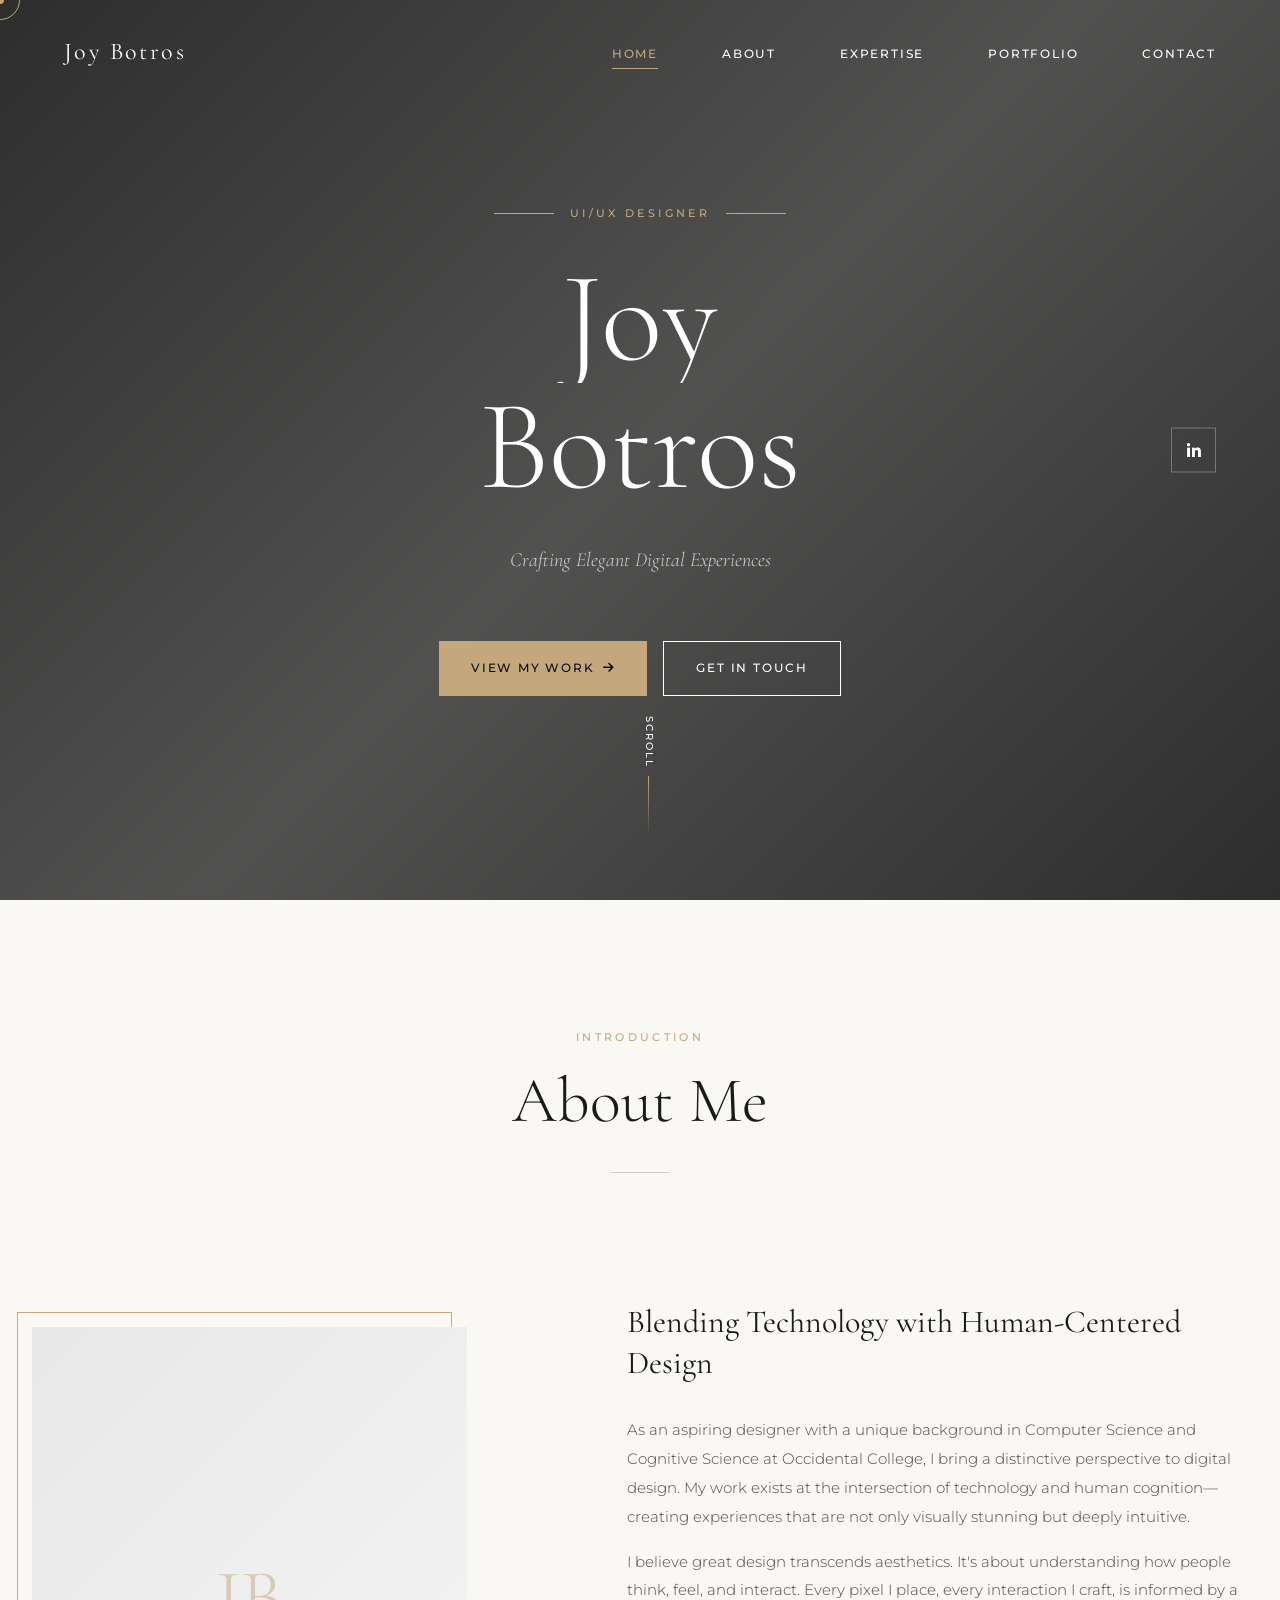
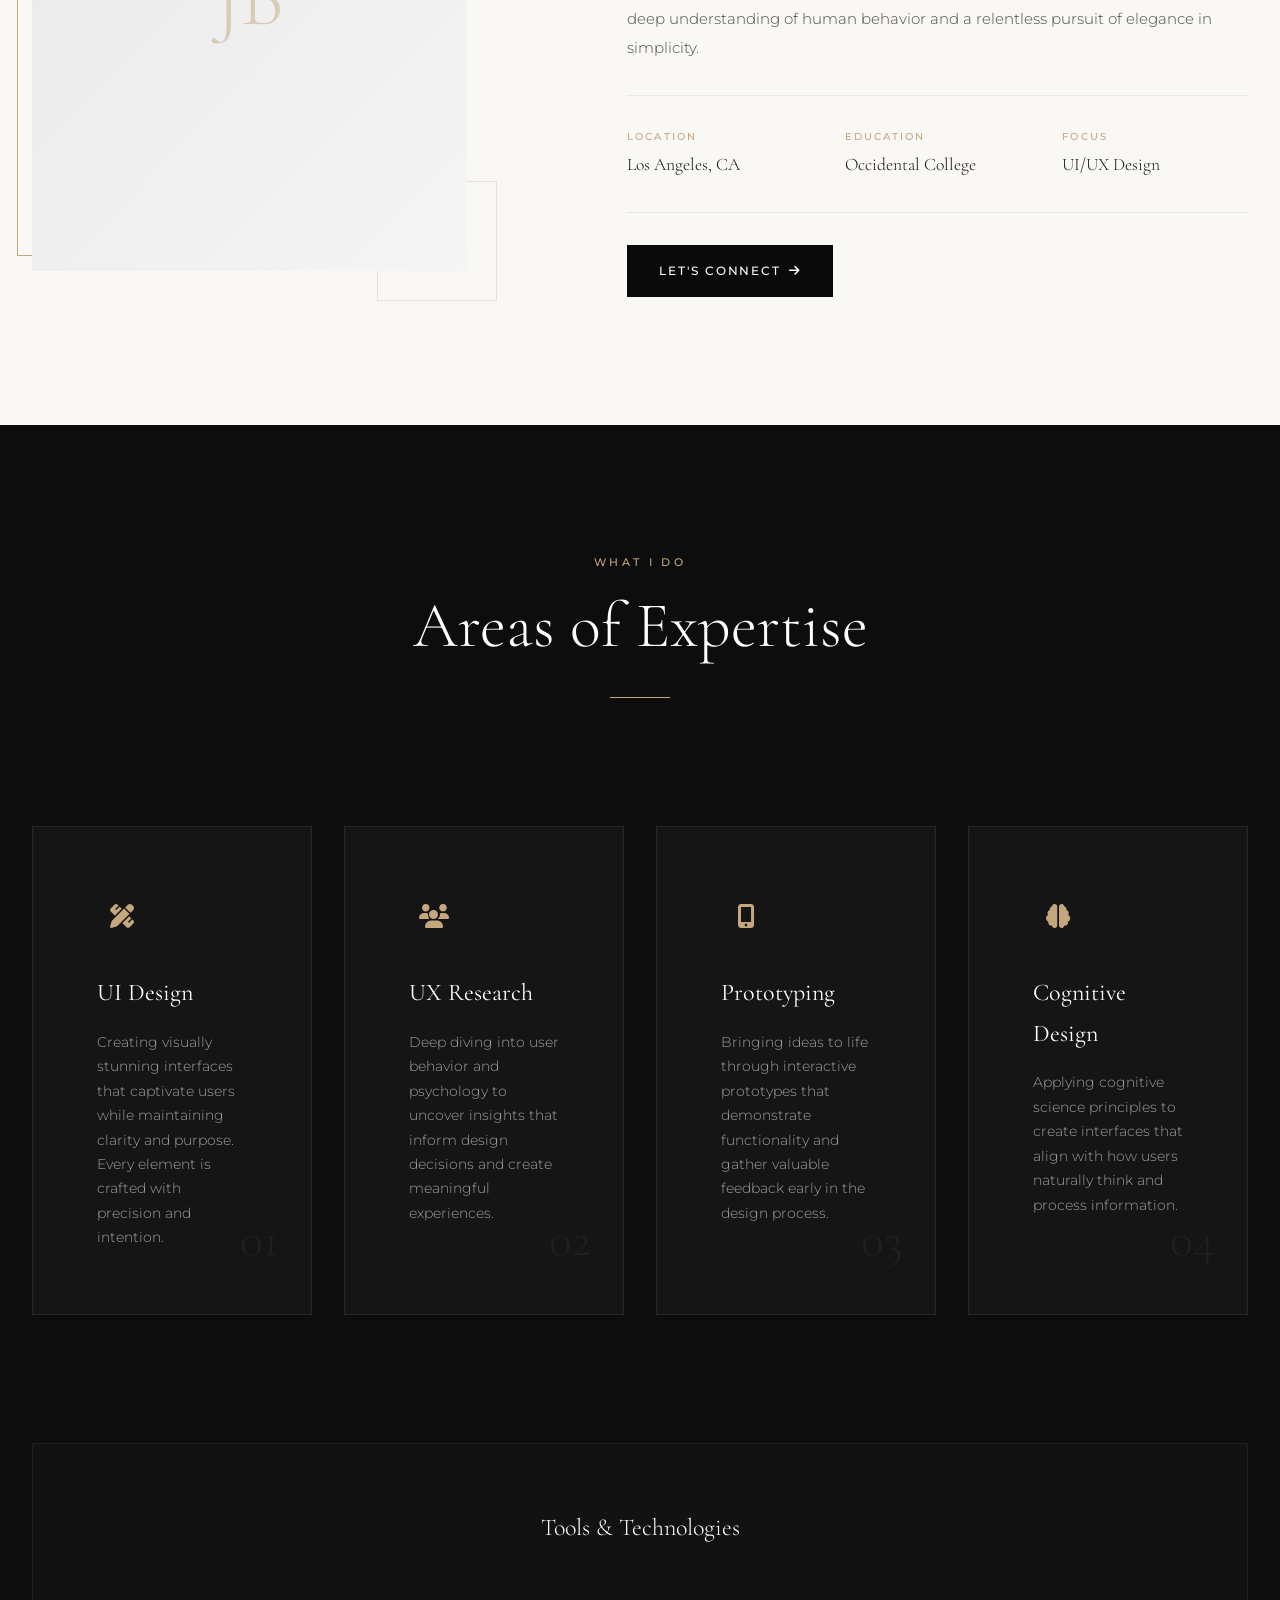
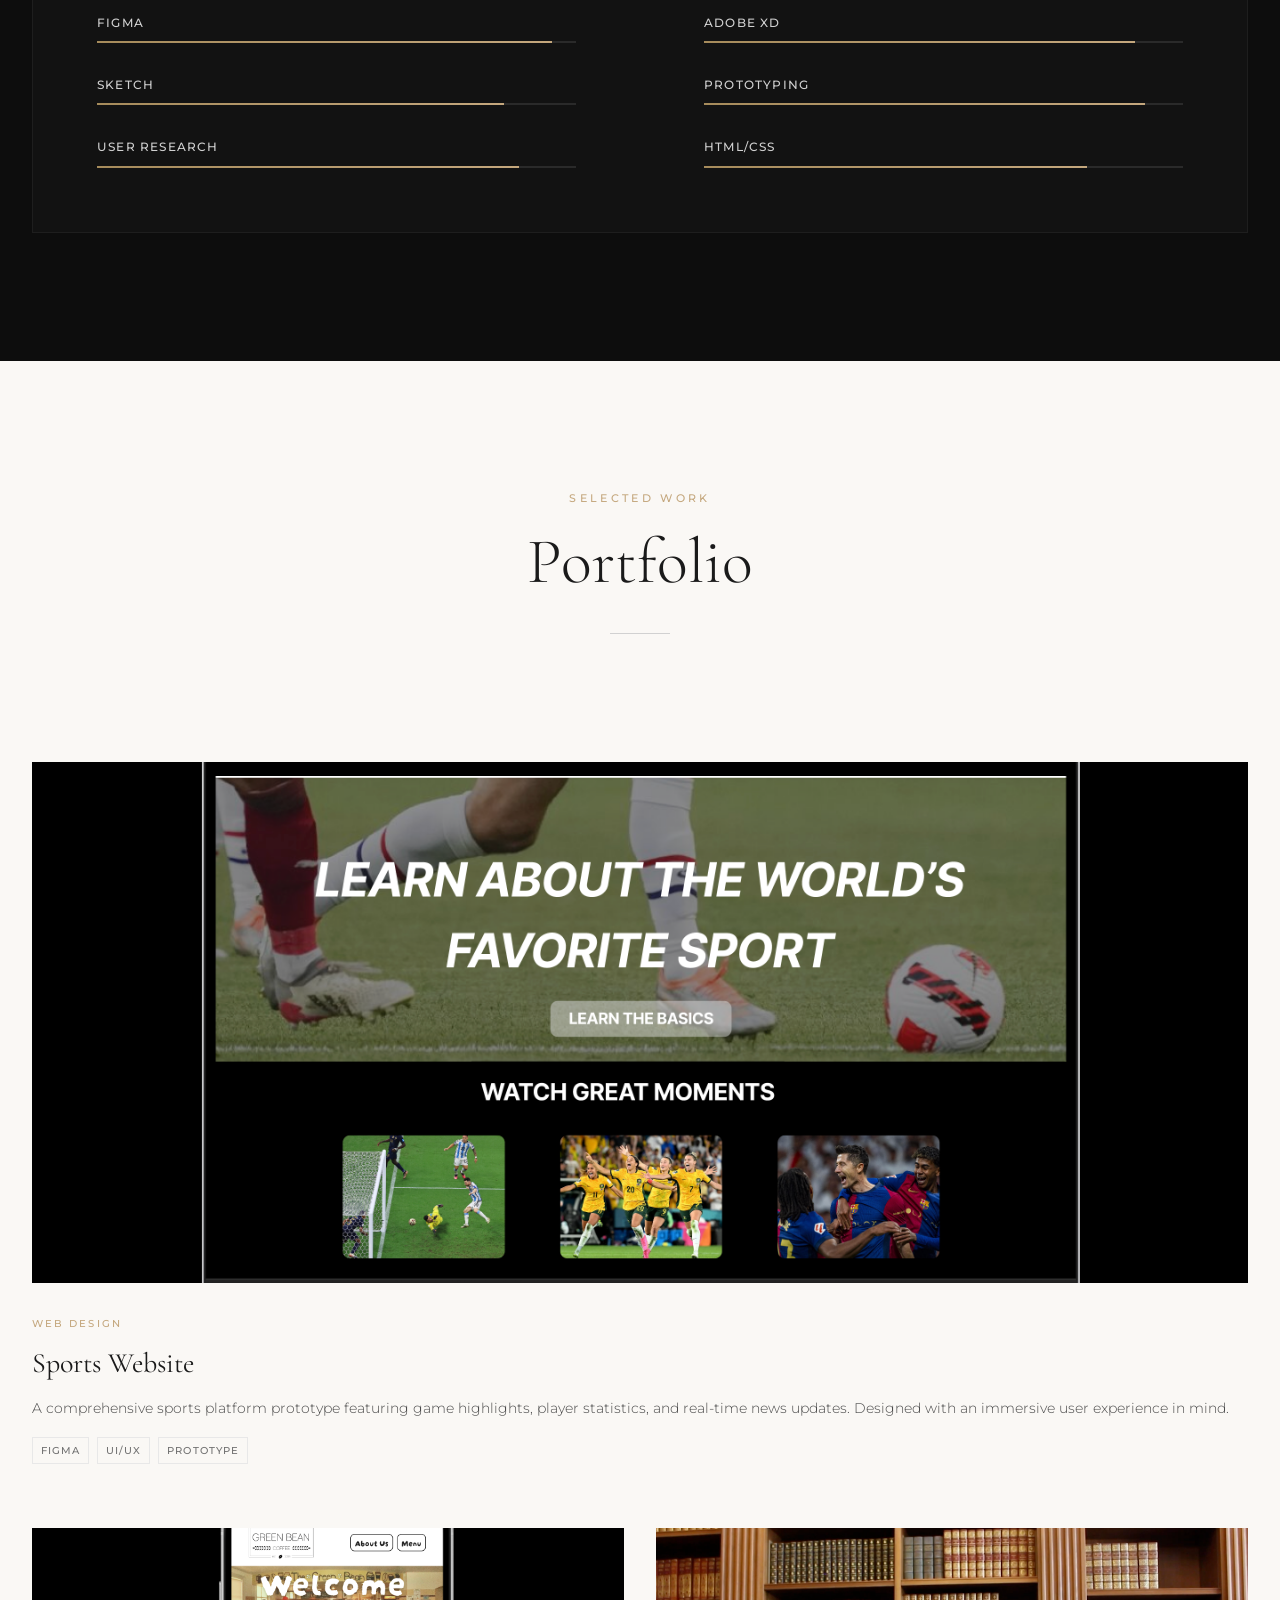
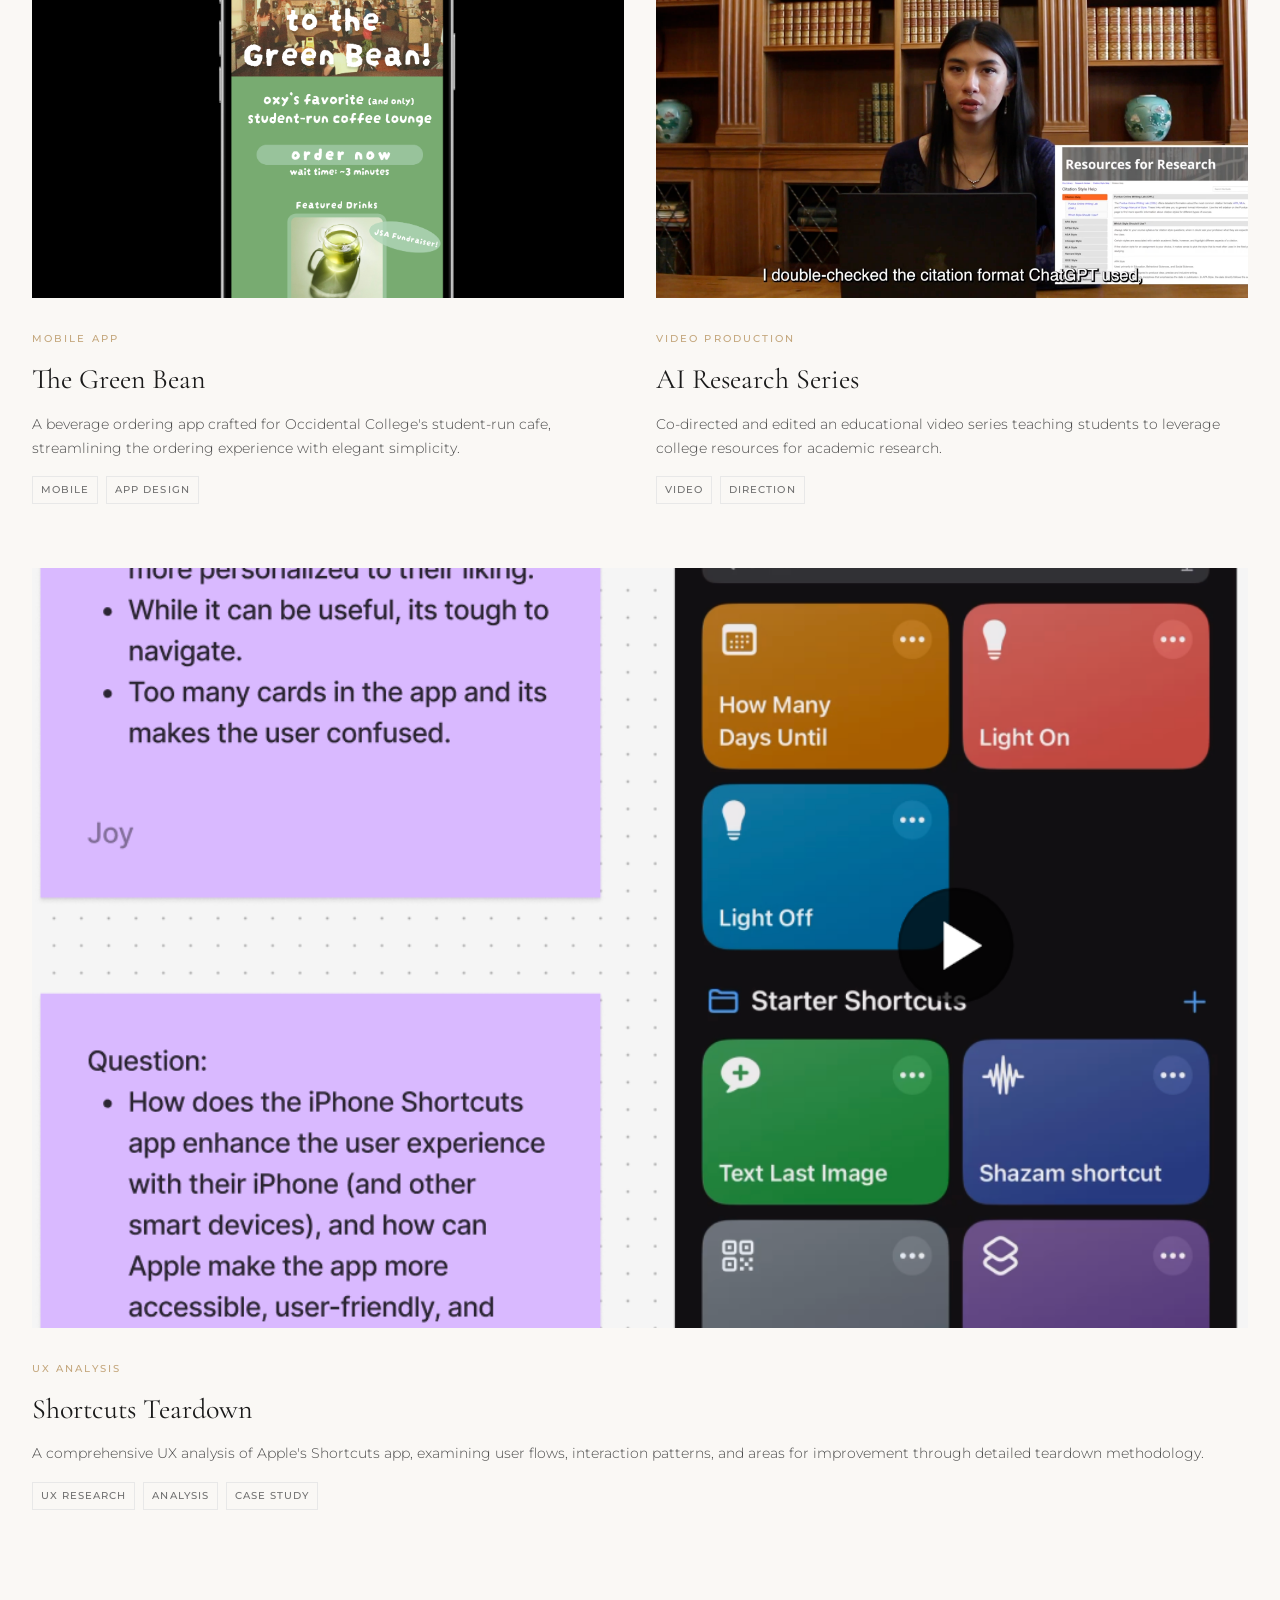
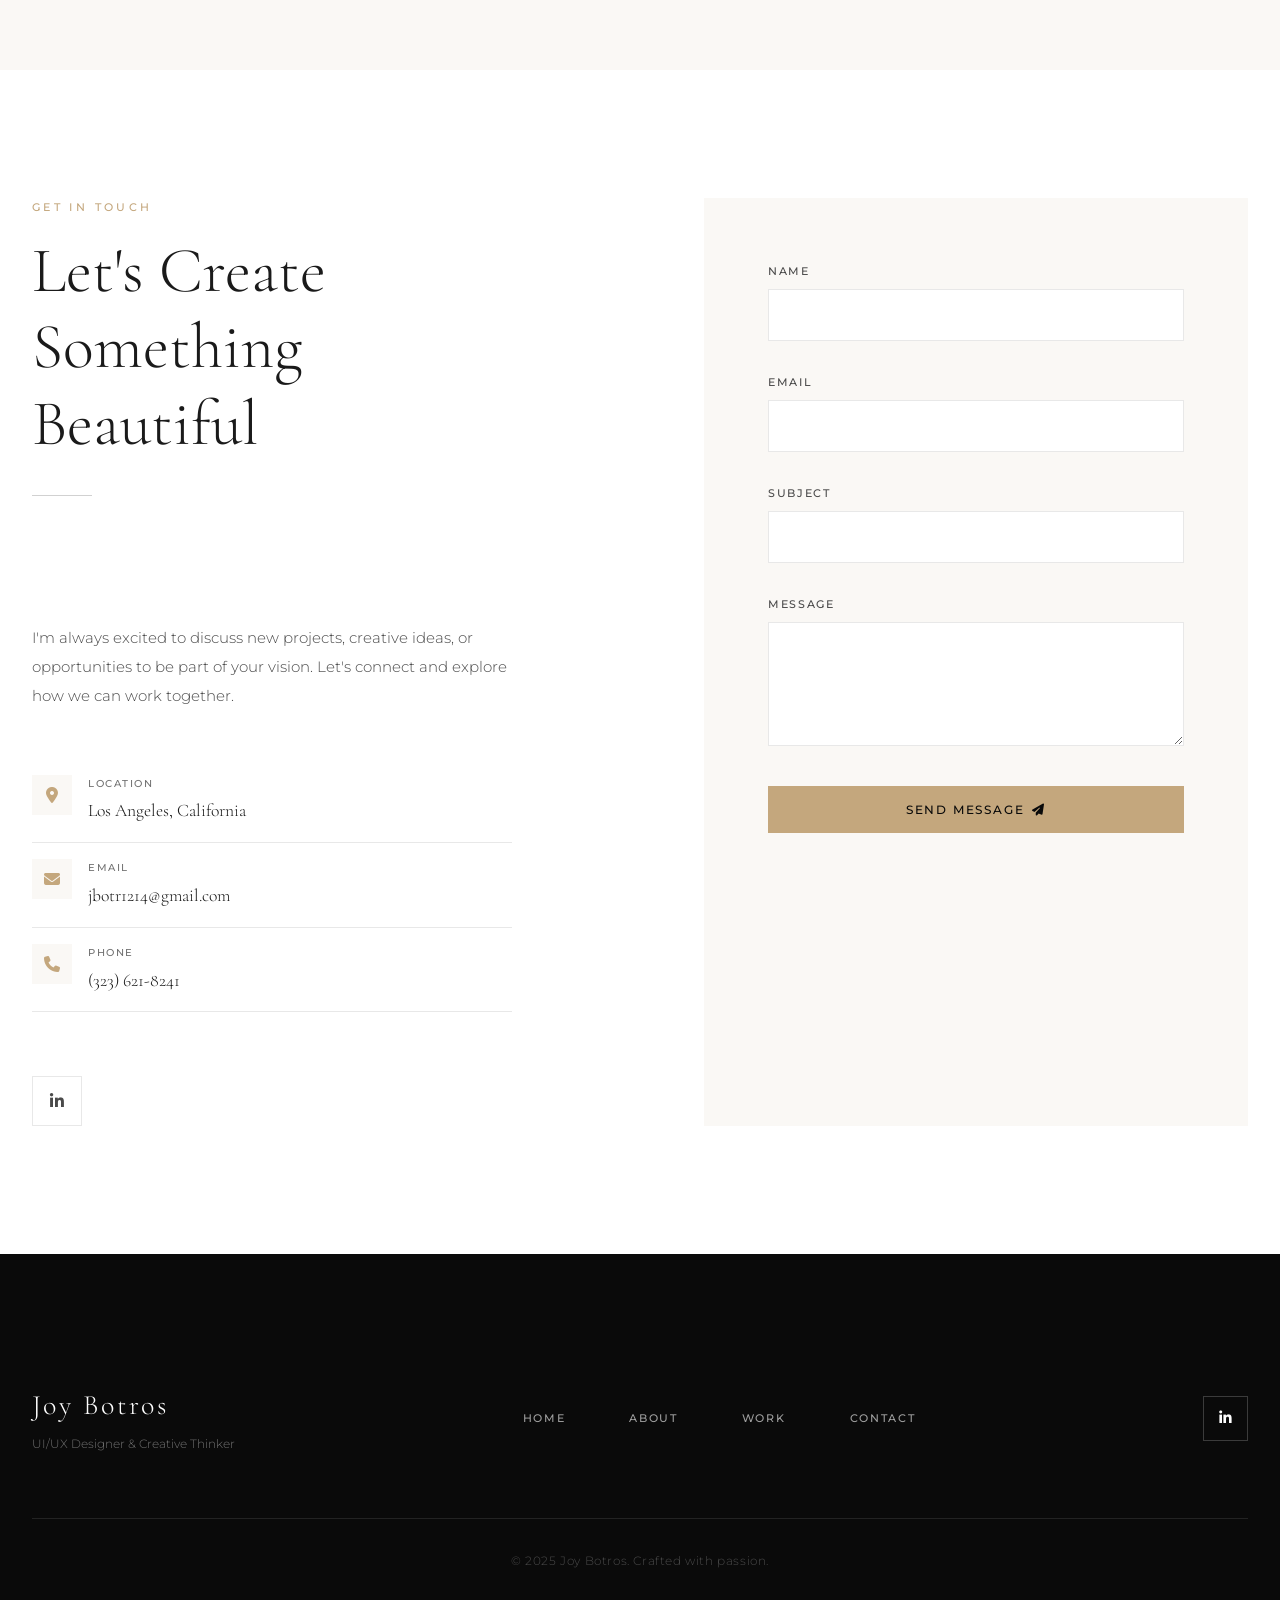
==== commit da2a3631: "PR" ====
--- a/index.html
+++ b/index.html
@@ -1,162 +1,499 @@
-<!DOCTYPE HTML>
-<!--
-	Massively by HTML5 UP
-	html5up.net | @ajlkn
-	Free for personal and commercial use under the CCA 3.0 license (html5up.net/license)
--->
-<html>
-	<head>
-		<title>Joy Botros's Portfolio</title>
-		<meta charset="utf-8" />
-		<meta name="viewport" content="width=device-width, initial-scale=1, user-scalable=no" />
-		<link rel="stylesheet" href="assets/css/main.css" />
-		<noscript><link rel="stylesheet" href="assets/css/noscript.css" /></noscript>
-	</head>
-	<body class="is-preload">
-
-		<!-- Wrapper -->
-			<div id="wrapper" class="fade-in">
-
-				<!-- Intro -->
-					<div id="intro">
-						<h1>Hello!<br />
-						I'm Joy Botros</h1>
-						<p>Computer Science and Cognitive Science Major, Media, Arts, and Culture Minor at Occidental College | Connect with me on 
-							<a href="https://www.linkedin.com/in/joybotros/">LinkedIn</a> 
-						<ul class="actions">
-							<li><a href="#header" class="button icon solid solo fa-arrow-down scrolly">Continue</a></li>
-						</ul>
-					</div>
-
-				<!-- Header -->
-					<header id="header">
-						<a href="index.html" class="logo">Joy Botros</a>
-					</header>
-
-				<!-- Nav -->
-					<nav id="nav">
-						<ul class="links">
-							<li class="active"><a href="index.html">Projects</a></li>
-							
-						</ul>
-						<ul class="icons">
-							<li><a href="https://www.linkedin.com/in/joybotros/" class="icon brands alt fa-linkedin"><span class="label">linkedin</span></a></li>
-						</ul>
-					</nav>
-
-				<!-- Main -->
-					<div id="main">
-
-						<!-- Featured Post -->
-							<article class="post featured">
-								<header class="major">
-									
-									<h2><a href="#">About Me<br />
-								</a></h2>
-									<p>As an aspiring computer scientist and cognitive science major at Occidental College, 
-										I am passionate about exploring the intersections between technology and human cognition. 
-										I'm actively seeking internships, part-time roles, and collaborative projects that will allow 
-										me to gain hands-on experience, deepen my technical and cognitive science expertise, and contribute 
-										meaningfully to impactful initiatives. I am open to connecting with professionals across diverse fields, 
-										exchanging ideas, and exploring new ways to leverage my skills in cognitive science and technology for 
-										innovative problem-solving.</p>
-								</header>
-								
-								</ul>
-							</article>
-
-						<!-- Posts -->
-							<section class="posts">
-								<article>
-									<header>
-										
-										<h2><a href="https://www.figma.com/design/yf6SV1xNATEtbKl9ybmy6k/Sports-Website--Prototype-?node-id=0-1&t=yPpQ5IwD3qCBr19v-1">Sports Website - <br />
-										Prototype</a></h2>
-									</header>
-									<a href="https://www.figma.com/design/yf6SV1xNATEtbKl9ybmy6k/Sports-Website--Prototype-?node-id=0-1&t=yPpQ5IwD3qCBr19v-1" class="image fit"><img src="images/Sports.png" alt="" /></a>
-									<p>A prototype of a sports website that allows you to learn more about soccer, view game higlights, view recent news, see players statistics, and more.</p>
-									<ul class="actions special">
-										<li><a href="https://www.figma.com/design/yf6SV1xNATEtbKl9ybmy6k/Sports-Website--Prototype-?node-id=0-1&t=yPpQ5IwD3qCBr19v-1" class="button">View in Figma</a></li>
-									</ul>
-								</article>
-								<article>
-									<header>
-										
-										<h2><a href="https://www.figma.com/design/FybLwhm8U5N2ehSIW5zhFd/Online-Green-Bean-Ordering--Prototype-?t=yPpQ5IwD3qCBr19v-1">Cafe App: The Green Bean - <br />
-										Prototype</a></h2>
-									</header>
-									<a href="https://www.figma.com/design/FybLwhm8U5N2ehSIW5zhFd/Online-Green-Bean-Ordering--Prototype-?t=yPpQ5IwD3qCBr19v-1" class="image fit"><img src="images/Green Bean.png" alt="" /></a>
-									<p>A prototype for a beverage ordering app custom made for the student-run cafe at Occidental College called The Green Bean.</p>
-									<ul class="actions special">
-										<li><a href="https://www.figma.com/design/FybLwhm8U5N2ehSIW5zhFd/Online-Green-Bean-Ordering--Prototype-?t=yPpQ5IwD3qCBr19v-1" class="button">View in Figma</a></li>
-									</ul>
-								</article>
-								<article>
-									<header>
-										
-										<h2><a href="https://drive.google.com/drive/folders/1-w_wp6Sn0AOhlnGga9ucKu-ZEOnEU3Cy?usp=sharing">College Resource: AI Video Series<br />
-										</a></h2>
-									</header>
-									<a href="https://drive.google.com/drive/folders/1-w_wp6Sn0AOhlnGga9ucKu-ZEOnEU3Cy?usp=sharing" class="image fit"><img src="images/AI Video.png" alt="" /></a>
-									<p>Co-directed, edited, and filmed a video series teaching students how to locate academic articles using college resources rather than relying on AI chatbots.</p>
-									<ul class="actions special">
-										<li><a href="https://drive.google.com/drive/folders/1-w_wp6Sn0AOhlnGga9ucKu-ZEOnEU3Cy?usp=sharing" class="button">View Videos</a></li>
-									</ul>
-								</article>
-								<article>
-									<header>
-										
-										<h2><a href="https://www.figma.com/board/DKPPbd2p17RR2HvIBJMAxn/Teardown-Project?t=yPpQ5IwD3qCBr19v-1">Teardown Project: Shortcuts App<br />
-										</a></h2>
-									</header>
-									<a href="https://www.figma.com/board/DKPPbd2p17RR2HvIBJMAxn/Teardown-Project?t=yPpQ5IwD3qCBr19v-1" class="image fit"><img src="images/tear.png" alt="" /></a>
-									<p>Analyzed and reflected on the Shortcuts app on iPhone. </p>
-									<ul class="actions special">
-										<li><a href="https://www.figma.com/board/DKPPbd2p17RR2HvIBJMAxn/Teardown-Project?t=yPpQ5IwD3qCBr19v-1" class="button">View in Figma</a></li>
-									</ul>
-								</article>
-								
-						
-
-				
-						<section class="split contact">
-							<section class="alt">
-								<h3>Location</h3>
-								<p>Los Angeles, California<br />
-								</p>
-							</section>
-							<section>
-								<h3>Phone</h3>
-								<p><a href="#">(323) 621-8241</a></p>
-							</section>
-							<section>
-								<h3>Email</h3>
-								<p><a href="#">jbotr1214@gmail.com</a></p>
-							</section>
-							<section>
-								<h3>Social</h3>
-								<ul class="icons alt">
-									<li><a href="https://www.linkedin.com/in/joybotros/" class="icon brands alt fa-linkedin"><span class="label">linkedin</span></a></li>
-									</ul>
-							</section>
-						</section>
-					</footer>
-
-				<!-- Copyright -->
-					<div id="copyright">
-						<ul><li>&copy; Untitled</li><li>Design: <a href="https://html5up.net">HTML5 UP</a></li></ul>
-					</div>
-
-			</div>
-
-		<!-- Scripts -->
-			<script src="assets/js/jquery.min.js"></script>
-			<script src="assets/js/jquery.scrollex.min.js"></script>
-			<script src="assets/js/jquery.scrolly.min.js"></script>
-			<script src="assets/js/browser.min.js"></script>
-			<script src="assets/js/breakpoints.min.js"></script>
-			<script src="assets/js/util.js"></script>
-			<script src="assets/js/main.js"></script>
-
-	</body>
-</html>+<!DOCTYPE html>
+<html lang="en">
+<head>
+    <meta charset="UTF-8">
+    <meta name="viewport" content="width=device-width, initial-scale=1.0">
+    <title>Joy Botros | UI/UX Designer</title>
+    
+    <!-- Fonts -->
+    <link rel="preconnect" href="https://fonts.googleapis.com">
+    <link rel="preconnect" href="https://fonts.gstatic.com" crossorigin>
+    <link href="https://fonts.googleapis.com/css2?family=Cormorant+Garamond:ital,wght@0,300;0,400;0,500;0,600;0,700;1,300;1,400&family=Montserrat:wght@200;300;400;500;600;700&display=swap" rel="stylesheet">
+    
+    <!-- Icons -->
+    <link rel="stylesheet" href="https://cdnjs.cloudflare.com/ajax/libs/font-awesome/6.4.0/css/all.min.css">
+    
+    <!-- Custom CSS -->
+    <link rel="stylesheet" href="assets/css/luxury.css">
+</head>
+<body>
+    <!-- Loader -->
+    <div class="loader" id="loader">
+        <div class="loader-inner">
+            <div class="loader-line"></div>
+            <span class="loader-text">JB</span>
+        </div>
+    </div>
+
+    <!-- Cursor -->
+    <div class="cursor" id="cursor"></div>
+    <div class="cursor-follower" id="cursor-follower"></div>
+
+    <!-- Navigation -->
+    <nav class="nav" id="nav">
+        <div class="nav-logo">
+            <a href="#hero">Joy Botros</a>
+        </div>
+        <div class="nav-menu" id="nav-menu">
+            <ul class="nav-list">
+                <li class="nav-item"><a href="#hero" class="nav-link active">Home</a></li>
+                <li class="nav-item"><a href="#about" class="nav-link">About</a></li>
+                <li class="nav-item"><a href="#expertise" class="nav-link">Expertise</a></li>
+                <li class="nav-item"><a href="#portfolio" class="nav-link">Portfolio</a></li>
+                <li class="nav-item"><a href="#contact" class="nav-link">Contact</a></li>
+            </ul>
+        </div>
+        <div class="nav-toggle" id="nav-toggle">
+            <span></span>
+            <span></span>
+            <span></span>
+        </div>
+    </nav>
+
+    <!-- Hero Section -->
+    <section class="hero" id="hero">
+        <div class="hero-video-container">
+            <video autoplay muted loop playsinline class="hero-video" id="hero-video">
+                <source src="https://cdn.coverr.co/videos/coverr-abstract-golden-liquid-3929/1080p.mp4" type="video/mp4">
+            </video>
+            <div class="hero-overlay"></div>
+        </div>
+        
+        <div class="hero-content">
+            <div class="hero-badge">
+                <span class="hero-badge-line"></span>
+                <span class="hero-badge-text">UI/UX Designer</span>
+                <span class="hero-badge-line"></span>
+            </div>
+            
+            <h1 class="hero-title">
+                <span class="hero-title-line">
+                    <span class="hero-title-word" data-text="Joy">Joy</span>
+                </span>
+                <span class="hero-title-line">
+                    <span class="hero-title-word" data-text="Botros">Botros</span>
+                </span>
+            </h1>
+            
+            <p class="hero-subtitle">Crafting Elegant Digital Experiences</p>
+            
+            <div class="hero-cta">
+                <a href="#portfolio" class="btn btn-primary">
+                    <span class="btn-text">View My Work</span>
+                    <span class="btn-icon"><i class="fas fa-arrow-right"></i></span>
+                </a>
+                <a href="#contact" class="btn btn-secondary">
+                    <span class="btn-text">Get in Touch</span>
+                </a>
+            </div>
+        </div>
+        
+        <div class="hero-scroll">
+            <span class="hero-scroll-text">Scroll</span>
+            <div class="hero-scroll-line"></div>
+        </div>
+        
+        <div class="hero-social">
+            <a href="https://www.linkedin.com/in/joybotros/" target="_blank" class="hero-social-link">
+                <i class="fab fa-linkedin-in"></i>
+            </a>
+        </div>
+    </section>
+
+    <!-- About Section -->
+    <section class="about" id="about">
+        <div class="container">
+            <div class="section-header">
+                <span class="section-tag">Introduction</span>
+                <h2 class="section-title">About Me</h2>
+                <div class="section-line"></div>
+            </div>
+            
+            <div class="about-content">
+                <div class="about-image">
+                    <div class="about-image-wrapper">
+                        <div class="about-image-frame"></div>
+                        <div class="about-image-inner">
+                            <div class="about-image-placeholder">
+                                <span class="about-initials">JB</span>
+                            </div>
+                        </div>
+                    </div>
+                    <div class="about-image-decoration"></div>
+                </div>
+                
+                <div class="about-text">
+                    <h3 class="about-headline">Blending Technology with Human-Centered Design</h3>
+                    <p class="about-description">
+                        As an aspiring designer with a unique background in Computer Science and Cognitive Science at Occidental College, 
+                        I bring a distinctive perspective to digital design. My work exists at the intersection of technology and human cognition—creating 
+                        experiences that are not only visually stunning but deeply intuitive.
+                    </p>
+                    <p class="about-description">
+                        I believe great design transcends aesthetics. It's about understanding how people think, feel, and interact. 
+                        Every pixel I place, every interaction I craft, is informed by a deep understanding of human behavior and a relentless 
+                        pursuit of elegance in simplicity.
+                    </p>
+                    
+                    <div class="about-details">
+                        <div class="about-detail">
+                            <span class="about-detail-label">Location</span>
+                            <span class="about-detail-value">Los Angeles, CA</span>
+                        </div>
+                        <div class="about-detail">
+                            <span class="about-detail-label">Education</span>
+                            <span class="about-detail-value">Occidental College</span>
+                        </div>
+                        <div class="about-detail">
+                            <span class="about-detail-label">Focus</span>
+                            <span class="about-detail-value">UI/UX Design</span>
+                        </div>
+                    </div>
+                    
+                    <a href="#contact" class="btn btn-dark">
+                        <span class="btn-text">Let's Connect</span>
+                        <span class="btn-icon"><i class="fas fa-arrow-right"></i></span>
+                    </a>
+                </div>
+            </div>
+        </div>
+    </section>
+
+    <!-- Expertise Section -->
+    <section class="expertise" id="expertise">
+        <div class="container">
+            <div class="section-header section-header-light">
+                <span class="section-tag">What I Do</span>
+                <h2 class="section-title">Areas of Expertise</h2>
+                <div class="section-line"></div>
+            </div>
+            
+            <div class="expertise-grid">
+                <div class="expertise-card" data-aos="fade-up">
+                    <div class="expertise-icon">
+                        <i class="fas fa-pencil-ruler"></i>
+                    </div>
+                    <h3 class="expertise-title">UI Design</h3>
+                    <p class="expertise-description">
+                        Creating visually stunning interfaces that captivate users while maintaining 
+                        clarity and purpose. Every element is crafted with precision and intention.
+                    </p>
+                    <div class="expertise-number">01</div>
+                </div>
+                
+                <div class="expertise-card" data-aos="fade-up" data-aos-delay="100">
+                    <div class="expertise-icon">
+                        <i class="fas fa-users"></i>
+                    </div>
+                    <h3 class="expertise-title">UX Research</h3>
+                    <p class="expertise-description">
+                        Deep diving into user behavior and psychology to uncover insights that 
+                        inform design decisions and create meaningful experiences.
+                    </p>
+                    <div class="expertise-number">02</div>
+                </div>
+                
+                <div class="expertise-card" data-aos="fade-up" data-aos-delay="200">
+                    <div class="expertise-icon">
+                        <i class="fas fa-mobile-alt"></i>
+                    </div>
+                    <h3 class="expertise-title">Prototyping</h3>
+                    <p class="expertise-description">
+                        Bringing ideas to life through interactive prototypes that demonstrate 
+                        functionality and gather valuable feedback early in the design process.
+                    </p>
+                    <div class="expertise-number">03</div>
+                </div>
+                
+                <div class="expertise-card" data-aos="fade-up" data-aos-delay="300">
+                    <div class="expertise-icon">
+                        <i class="fas fa-brain"></i>
+                    </div>
+                    <h3 class="expertise-title">Cognitive Design</h3>
+                    <p class="expertise-description">
+                        Applying cognitive science principles to create interfaces that align 
+                        with how users naturally think and process information.
+                    </p>
+                    <div class="expertise-number">04</div>
+                </div>
+            </div>
+            
+            <div class="skills-showcase">
+                <h3 class="skills-title">Tools & Technologies</h3>
+                <div class="skills-list">
+                    <div class="skill-item">
+                        <span class="skill-name">Figma</span>
+                        <div class="skill-bar">
+                            <div class="skill-progress" data-progress="95"></div>
+                        </div>
+                    </div>
+                    <div class="skill-item">
+                        <span class="skill-name">Adobe XD</span>
+                        <div class="skill-bar">
+                            <div class="skill-progress" data-progress="90"></div>
+                        </div>
+                    </div>
+                    <div class="skill-item">
+                        <span class="skill-name">Sketch</span>
+                        <div class="skill-bar">
+                            <div class="skill-progress" data-progress="85"></div>
+                        </div>
+                    </div>
+                    <div class="skill-item">
+                        <span class="skill-name">Prototyping</span>
+                        <div class="skill-bar">
+                            <div class="skill-progress" data-progress="92"></div>
+                        </div>
+                    </div>
+                    <div class="skill-item">
+                        <span class="skill-name">User Research</span>
+                        <div class="skill-bar">
+                            <div class="skill-progress" data-progress="88"></div>
+                        </div>
+                    </div>
+                    <div class="skill-item">
+                        <span class="skill-name">HTML/CSS</span>
+                        <div class="skill-bar">
+                            <div class="skill-progress" data-progress="80"></div>
+                        </div>
+                    </div>
+                </div>
+            </div>
+        </div>
+    </section>
+
+    <!-- Portfolio Section -->
+    <section class="portfolio" id="portfolio">
+        <div class="container">
+            <div class="section-header">
+                <span class="section-tag">Selected Work</span>
+                <h2 class="section-title">Portfolio</h2>
+                <div class="section-line"></div>
+            </div>
+            
+            <div class="portfolio-grid">
+                <!-- Project 1 -->
+                <article class="portfolio-item portfolio-item-large">
+                    <a href="https://www.figma.com/design/yf6SV1xNATEtbKl9ybmy6k/Sports-Website--Prototype-?node-id=0-1&t=yPpQ5IwD3qCBr19v-1" target="_blank" class="portfolio-link">
+                        <div class="portfolio-image">
+                            <img src="images/Sports.png" alt="Sports Website Prototype">
+                            <div class="portfolio-overlay">
+                                <span class="portfolio-view">View Project <i class="fas fa-arrow-right"></i></span>
+                            </div>
+                        </div>
+                        <div class="portfolio-info">
+                            <span class="portfolio-category">Web Design</span>
+                            <h3 class="portfolio-title">Sports Website</h3>
+                            <p class="portfolio-description">
+                                A comprehensive sports platform prototype featuring game highlights, player statistics, 
+                                and real-time news updates. Designed with an immersive user experience in mind.
+                            </p>
+                            <div class="portfolio-tags">
+                                <span class="portfolio-tag">Figma</span>
+                                <span class="portfolio-tag">UI/UX</span>
+                                <span class="portfolio-tag">Prototype</span>
+                            </div>
+                        </div>
+                    </a>
+                </article>
+                
+                <!-- Project 2 -->
+                <article class="portfolio-item">
+                    <a href="https://www.figma.com/design/FybLwhm8U5N2ehSIW5zhFd/Online-Green-Bean-Ordering--Prototype-?t=yPpQ5IwD3qCBr19v-1" target="_blank" class="portfolio-link">
+                        <div class="portfolio-image">
+                            <img src="images/Green Bean.png" alt="Green Bean Cafe App">
+                            <div class="portfolio-overlay">
+                                <span class="portfolio-view">View Project <i class="fas fa-arrow-right"></i></span>
+                            </div>
+                        </div>
+                        <div class="portfolio-info">
+                            <span class="portfolio-category">Mobile App</span>
+                            <h3 class="portfolio-title">The Green Bean</h3>
+                            <p class="portfolio-description">
+                                A beverage ordering app crafted for Occidental College's student-run cafe, 
+                                streamlining the ordering experience with elegant simplicity.
+                            </p>
+                            <div class="portfolio-tags">
+                                <span class="portfolio-tag">Mobile</span>
+                                <span class="portfolio-tag">App Design</span>
+                            </div>
+                        </div>
+                    </a>
+                </article>
+                
+                <!-- Project 3 -->
+                <article class="portfolio-item">
+                    <a href="https://drive.google.com/drive/folders/1-w_wp6Sn0AOhlnGga9ucKu-ZEOnEU3Cy?usp=sharing" target="_blank" class="portfolio-link">
+                        <div class="portfolio-image">
+                            <img src="images/AI Video.png" alt="AI Video Series">
+                            <div class="portfolio-overlay">
+                                <span class="portfolio-view">View Project <i class="fas fa-arrow-right"></i></span>
+                            </div>
+                        </div>
+                        <div class="portfolio-info">
+                            <span class="portfolio-category">Video Production</span>
+                            <h3 class="portfolio-title">AI Research Series</h3>
+                            <p class="portfolio-description">
+                                Co-directed and edited an educational video series teaching students 
+                                to leverage college resources for academic research.
+                            </p>
+                            <div class="portfolio-tags">
+                                <span class="portfolio-tag">Video</span>
+                                <span class="portfolio-tag">Direction</span>
+                            </div>
+                        </div>
+                    </a>
+                </article>
+                
+                <!-- Project 4 -->
+                <article class="portfolio-item portfolio-item-wide">
+                    <a href="https://www.figma.com/board/DKPPbd2p17RR2HvIBJMAxn/Teardown-Project?t=yPpQ5IwD3qCBr19v-1" target="_blank" class="portfolio-link">
+                        <div class="portfolio-image">
+                            <img src="images/tear.png" alt="Shortcuts App Teardown">
+                            <div class="portfolio-overlay">
+                                <span class="portfolio-view">View Project <i class="fas fa-arrow-right"></i></span>
+                            </div>
+                        </div>
+                        <div class="portfolio-info">
+                            <span class="portfolio-category">UX Analysis</span>
+                            <h3 class="portfolio-title">Shortcuts Teardown</h3>
+                            <p class="portfolio-description">
+                                A comprehensive UX analysis of Apple's Shortcuts app, examining user flows, 
+                                interaction patterns, and areas for improvement through detailed teardown methodology.
+                            </p>
+                            <div class="portfolio-tags">
+                                <span class="portfolio-tag">UX Research</span>
+                                <span class="portfolio-tag">Analysis</span>
+                                <span class="portfolio-tag">Case Study</span>
+                            </div>
+                        </div>
+                    </a>
+                </article>
+            </div>
+        </div>
+    </section>
+
+    <!-- Contact Section -->
+    <section class="contact" id="contact">
+        <div class="container">
+            <div class="contact-wrapper">
+                <div class="contact-info">
+                    <div class="section-header section-header-left">
+                        <span class="section-tag">Get in Touch</span>
+                        <h2 class="section-title">Let's Create<br>Something Beautiful</h2>
+                        <div class="section-line"></div>
+                    </div>
+                    
+                    <p class="contact-description">
+                        I'm always excited to discuss new projects, creative ideas, or opportunities to be part of your vision. 
+                        Let's connect and explore how we can work together.
+                    </p>
+                    
+                    <div class="contact-details">
+                        <div class="contact-detail">
+                            <div class="contact-detail-icon">
+                                <i class="fas fa-map-marker-alt"></i>
+                            </div>
+                            <div class="contact-detail-content">
+                                <span class="contact-detail-label">Location</span>
+                                <span class="contact-detail-value">Los Angeles, California</span>
+                            </div>
+                        </div>
+                        
+                        <div class="contact-detail">
+                            <div class="contact-detail-icon">
+                                <i class="fas fa-envelope"></i>
+                            </div>
+                            <div class="contact-detail-content">
+                                <span class="contact-detail-label">Email</span>
+                                <a href="mailto:jbotr1214@gmail.com" class="contact-detail-value">jbotr1214@gmail.com</a>
+                            </div>
+                        </div>
+                        
+                        <div class="contact-detail">
+                            <div class="contact-detail-icon">
+                                <i class="fas fa-phone"></i>
+                            </div>
+                            <div class="contact-detail-content">
+                                <span class="contact-detail-label">Phone</span>
+                                <a href="tel:+13236218241" class="contact-detail-value">(323) 621-8241</a>
+                            </div>
+                        </div>
+                    </div>
+                    
+                    <div class="contact-social">
+                        <a href="https://www.linkedin.com/in/joybotros/" target="_blank" class="contact-social-link">
+                            <i class="fab fa-linkedin-in"></i>
+                        </a>
+                    </div>
+                </div>
+                
+                <div class="contact-form-wrapper">
+                    <form class="contact-form" id="contact-form">
+                        <div class="form-group">
+                            <label for="name" class="form-label">Name</label>
+                            <input type="text" id="name" name="name" class="form-input" required>
+                            <span class="form-highlight"></span>
+                        </div>
+                        
+                        <div class="form-group">
+                            <label for="email" class="form-label">Email</label>
+                            <input type="email" id="email" name="email" class="form-input" required>
+                            <span class="form-highlight"></span>
+                        </div>
+                        
+                        <div class="form-group">
+                            <label for="subject" class="form-label">Subject</label>
+                            <input type="text" id="subject" name="subject" class="form-input" required>
+                            <span class="form-highlight"></span>
+                        </div>
+                        
+                        <div class="form-group">
+                            <label for="message" class="form-label">Message</label>
+                            <textarea id="message" name="message" class="form-textarea" rows="5" required></textarea>
+                            <span class="form-highlight"></span>
+                        </div>
+                        
+                        <button type="submit" class="btn btn-primary btn-full">
+                            <span class="btn-text">Send Message</span>
+                            <span class="btn-icon"><i class="fas fa-paper-plane"></i></span>
+                        </button>
+                    </form>
+                </div>
+            </div>
+        </div>
+    </section>
+
+    <!-- Footer -->
+    <footer class="footer">
+        <div class="container">
+            <div class="footer-content">
+                <div class="footer-brand">
+                    <span class="footer-logo">Joy Botros</span>
+                    <p class="footer-tagline">UI/UX Designer & Creative Thinker</p>
+                </div>
+                
+                <div class="footer-nav">
+                    <a href="#hero" class="footer-link">Home</a>
+                    <a href="#about" class="footer-link">About</a>
+                    <a href="#portfolio" class="footer-link">Work</a>
+                    <a href="#contact" class="footer-link">Contact</a>
+                </div>
+                
+                <div class="footer-social">
+                    <a href="https://www.linkedin.com/in/joybotros/" target="_blank" class="footer-social-link">
+                        <i class="fab fa-linkedin-in"></i>
+                    </a>
+                </div>
+            </div>
+            
+            <div class="footer-bottom">
+                <p class="footer-copyright">&copy; 2025 Joy Botros. Crafted with passion.</p>
+            </div>
+        </div>
+    </footer>
+
+    <!-- Scripts -->
+    <script src="assets/js/luxury.js"></script>
+</body>
+</html>
--- a/assets/css/luxury.css
+++ b/assets/css/luxury.css
@@ -0,0 +1,1454 @@
+/* ================================
+   LUXURY PORTFOLIO - BASE STYLES
+   Hermès-inspired Design
+================================ */
+
+/* CSS Variables */
+:root {
+    /* Colors - Luxury Palette */
+    --color-primary: #C4A77D;
+    --color-primary-dark: #A68B5B;
+    --color-primary-light: #D4BC94;
+    --color-secondary: #1A1A1A;
+    --color-accent: #8B7355;
+    --color-cream: #FAF8F5;
+    --color-white: #FFFFFF;
+    --color-black: #0A0A0A;
+    --color-gray-100: #F5F5F5;
+    --color-gray-200: #E8E8E8;
+    --color-gray-300: #D1D1D1;
+    --color-gray-400: #A0A0A0;
+    --color-gray-500: #717171;
+    --color-gray-600: #4A4A4A;
+    --color-gray-700: #2D2D2D;
+    --color-gray-800: #1A1A1A;
+    --color-gray-900: #0D0D0D;
+    
+    /* Typography */
+    --font-serif: 'Cormorant Garamond', Georgia, serif;
+    --font-sans: 'Montserrat', -apple-system, BlinkMacSystemFont, sans-serif;
+    
+    /* Spacing */
+    --space-xs: 0.25rem;
+    --space-sm: 0.5rem;
+    --space-md: 1rem;
+    --space-lg: 2rem;
+    --space-xl: 4rem;
+    --space-2xl: 6rem;
+    --space-3xl: 8rem;
+    
+    /* Transitions */
+    --transition-fast: 0.2s ease;
+    --transition-base: 0.3s ease;
+    --transition-slow: 0.5s ease;
+    --transition-slower: 0.8s ease;
+    
+    /* Borders */
+    --border-thin: 1px solid rgba(196, 167, 125, 0.3);
+    --border-gold: 1px solid var(--color-primary);
+}
+
+/* Reset & Base */
+*, *::before, *::after {
+    box-sizing: border-box;
+    margin: 0;
+    padding: 0;
+}
+
+html {
+    scroll-behavior: smooth;
+    font-size: 16px;
+}
+
+body {
+    font-family: var(--font-sans);
+    font-weight: 300;
+    line-height: 1.7;
+    color: var(--color-gray-700);
+    background-color: var(--color-cream);
+    overflow-x: hidden;
+    -webkit-font-smoothing: antialiased;
+    -moz-osx-font-smoothing: grayscale;
+}
+
+/* Selection */
+::selection {
+    background-color: var(--color-primary);
+    color: var(--color-white);
+}
+
+/* Links */
+a {
+    color: inherit;
+    text-decoration: none;
+    transition: color var(--transition-base);
+}
+
+/* Images */
+img {
+    max-width: 100%;
+    height: auto;
+    display: block;
+}
+
+/* Lists */
+ul, ol {
+    list-style: none;
+}
+
+/* Container */
+.container {
+    width: 100%;
+    max-width: 1400px;
+    margin: 0 auto;
+    padding: 0 var(--space-lg);
+}
+
+@media (max-width: 768px) {
+    .container {
+        padding: 0 var(--space-md);
+    }
+}
+
+/* ================================
+   LOADER
+================================ */
+.loader {
+    position: fixed;
+    top: 0;
+    left: 0;
+    width: 100%;
+    height: 100%;
+    background: var(--color-black);
+    display: flex;
+    align-items: center;
+    justify-content: center;
+    z-index: 9999;
+    transition: opacity 0.8s ease, visibility 0.8s ease;
+}
+
+.loader.hidden {
+    opacity: 0;
+    visibility: hidden;
+}
+
+.loader-inner {
+    text-align: center;
+}
+
+.loader-line {
+    width: 60px;
+    height: 1px;
+    background: linear-gradient(90deg, transparent, var(--color-primary), transparent);
+    margin: 0 auto var(--space-md);
+    animation: loaderLine 1.5s ease-in-out infinite;
+}
+
+@keyframes loaderLine {
+    0%, 100% { transform: scaleX(0.3); opacity: 0.3; }
+    50% { transform: scaleX(1); opacity: 1; }
+}
+
+.loader-text {
+    font-family: var(--font-serif);
+    font-size: 2rem;
+    font-weight: 300;
+    color: var(--color-primary);
+    letter-spacing: 0.3em;
+}
+
+/* ================================
+   CUSTOM CURSOR
+================================ */
+.cursor, .cursor-follower {
+    position: fixed;
+    pointer-events: none;
+    z-index: 10000;
+    display: none;
+}
+
+@media (min-width: 1024px) {
+    .cursor, .cursor-follower {
+        display: block;
+    }
+    
+    body {
+        cursor: none;
+    }
+    
+    a, button, .btn {
+        cursor: none;
+    }
+}
+
+.cursor {
+    width: 8px;
+    height: 8px;
+    background: var(--color-primary);
+    border-radius: 50%;
+    transform: translate(-50%, -50%);
+    transition: transform 0.1s ease, background 0.2s ease;
+}
+
+.cursor-follower {
+    width: 40px;
+    height: 40px;
+    border: 1px solid var(--color-primary);
+    border-radius: 50%;
+    transform: translate(-50%, -50%);
+    transition: transform 0.15s ease, width 0.2s ease, height 0.2s ease, border-color 0.2s ease;
+}
+
+.cursor.active {
+    transform: translate(-50%, -50%) scale(0.5);
+}
+
+.cursor-follower.active {
+    width: 60px;
+    height: 60px;
+    border-color: var(--color-primary-light);
+}
+
+/* ================================
+   NAVIGATION
+================================ */
+.nav {
+    position: fixed;
+    top: 0;
+    left: 0;
+    width: 100%;
+    padding: var(--space-lg) var(--space-xl);
+    display: flex;
+    justify-content: space-between;
+    align-items: center;
+    z-index: 1000;
+    transition: background var(--transition-base), padding var(--transition-base);
+}
+
+.nav.scrolled {
+    background: rgba(10, 10, 10, 0.95);
+    padding: var(--space-md) var(--space-xl);
+    backdrop-filter: blur(10px);
+}
+
+.nav-logo a {
+    font-family: var(--font-serif);
+    font-size: 1.5rem;
+    font-weight: 400;
+    color: var(--color-white);
+    letter-spacing: 0.1em;
+    transition: color var(--transition-base);
+}
+
+.nav-logo a:hover {
+    color: var(--color-primary);
+}
+
+.nav-list {
+    display: flex;
+    gap: var(--space-xl);
+}
+
+.nav-link {
+    font-family: var(--font-sans);
+    font-size: 0.75rem;
+    font-weight: 500;
+    color: var(--color-white);
+    letter-spacing: 0.15em;
+    text-transform: uppercase;
+    position: relative;
+    padding: var(--space-sm) 0;
+}
+
+.nav-link::after {
+    content: '';
+    position: absolute;
+    bottom: 0;
+    left: 0;
+    width: 0;
+    height: 1px;
+    background: var(--color-primary);
+    transition: width var(--transition-base);
+}
+
+.nav-link:hover::after,
+.nav-link.active::after {
+    width: 100%;
+}
+
+.nav-link:hover,
+.nav-link.active {
+    color: var(--color-primary);
+}
+
+.nav-toggle {
+    display: none;
+    flex-direction: column;
+    gap: 6px;
+    cursor: pointer;
+    padding: var(--space-sm);
+    z-index: 1001;
+}
+
+.nav-toggle span {
+    width: 25px;
+    height: 1px;
+    background: var(--color-white);
+    transition: transform var(--transition-base), opacity var(--transition-base);
+}
+
+.nav-toggle.active span:nth-child(1) {
+    transform: translateY(7px) rotate(45deg);
+}
+
+.nav-toggle.active span:nth-child(2) {
+    opacity: 0;
+}
+
+.nav-toggle.active span:nth-child(3) {
+    transform: translateY(-7px) rotate(-45deg);
+}
+
+@media (max-width: 968px) {
+    .nav {
+        padding: var(--space-md) var(--space-lg);
+    }
+    
+    .nav-toggle {
+        display: flex;
+    }
+    
+    .nav-menu {
+        position: fixed;
+        top: 0;
+        right: -100%;
+        width: 100%;
+        height: 100vh;
+        background: var(--color-black);
+        display: flex;
+        align-items: center;
+        justify-content: center;
+        transition: right var(--transition-slow);
+    }
+    
+    .nav-menu.active {
+        right: 0;
+    }
+    
+    .nav-list {
+        flex-direction: column;
+        align-items: center;
+        gap: var(--space-lg);
+    }
+    
+    .nav-link {
+        font-size: 1.25rem;
+    }
+}
+
+/* ================================
+   BUTTONS
+================================ */
+.btn {
+    display: inline-flex;
+    align-items: center;
+    gap: var(--space-sm);
+    padding: var(--space-md) var(--space-lg);
+    font-family: var(--font-sans);
+    font-size: 0.75rem;
+    font-weight: 500;
+    letter-spacing: 0.15em;
+    text-transform: uppercase;
+    border: none;
+    cursor: pointer;
+    transition: all var(--transition-base);
+    position: relative;
+    overflow: hidden;
+}
+
+.btn-primary {
+    background: var(--color-primary);
+    color: var(--color-black);
+}
+
+.btn-primary:hover {
+    background: var(--color-primary-light);
+    transform: translateY(-2px);
+}
+
+.btn-secondary {
+    background: transparent;
+    color: var(--color-white);
+    border: 1px solid var(--color-white);
+}
+
+.btn-secondary:hover {
+    background: var(--color-white);
+    color: var(--color-black);
+}
+
+.btn-dark {
+    background: var(--color-black);
+    color: var(--color-white);
+}
+
+.btn-dark:hover {
+    background: var(--color-gray-800);
+    transform: translateY(-2px);
+}
+
+.btn-full {
+    width: 100%;
+    justify-content: center;
+}
+
+.btn-icon {
+    transition: transform var(--transition-base);
+}
+
+.btn:hover .btn-icon {
+    transform: translateX(4px);
+}
+
+/* ================================
+   HERO SECTION
+================================ */
+.hero {
+    position: relative;
+    min-height: 100vh;
+    display: flex;
+    align-items: center;
+    justify-content: center;
+    overflow: hidden;
+}
+
+.hero-video-container {
+    position: absolute;
+    top: 0;
+    left: 0;
+    width: 100%;
+    height: 100%;
+    z-index: -1;
+}
+
+.hero-video {
+    width: 100%;
+    height: 100%;
+    object-fit: cover;
+}
+
+.hero-overlay {
+    position: absolute;
+    top: 0;
+    left: 0;
+    width: 100%;
+    height: 100%;
+    background: linear-gradient(
+        135deg,
+        rgba(10, 10, 10, 0.85) 0%,
+        rgba(10, 10, 10, 0.7) 50%,
+        rgba(10, 10, 10, 0.85) 100%
+    );
+}
+
+.hero-content {
+    text-align: center;
+    z-index: 1;
+    padding: var(--space-lg);
+}
+
+.hero-badge {
+    display: flex;
+    align-items: center;
+    justify-content: center;
+    gap: var(--space-md);
+    margin-bottom: var(--space-lg);
+    animation: fadeInUp 1s ease 0.3s both;
+}
+
+.hero-badge-line {
+    width: 60px;
+    height: 1px;
+    background: var(--color-primary);
+}
+
+.hero-badge-text {
+    font-family: var(--font-sans);
+    font-size: 0.7rem;
+    font-weight: 500;
+    letter-spacing: 0.3em;
+    text-transform: uppercase;
+    color: var(--color-primary);
+}
+
+.hero-title {
+    font-family: var(--font-serif);
+    font-size: clamp(3rem, 12vw, 8rem);
+    font-weight: 300;
+    color: var(--color-white);
+    line-height: 1;
+    margin-bottom: var(--space-lg);
+    animation: fadeInUp 1s ease 0.5s both;
+}
+
+.hero-title-line {
+    display: block;
+    overflow: hidden;
+}
+
+.hero-title-word {
+    display: inline-block;
+    position: relative;
+}
+
+.hero-subtitle {
+    font-family: var(--font-serif);
+    font-size: 1.25rem;
+    font-weight: 300;
+    font-style: italic;
+    color: var(--color-gray-300);
+    margin-bottom: var(--space-xl);
+    animation: fadeInUp 1s ease 0.7s both;
+}
+
+.hero-cta {
+    display: flex;
+    gap: var(--space-md);
+    justify-content: center;
+    flex-wrap: wrap;
+    animation: fadeInUp 1s ease 0.9s both;
+}
+
+.hero-scroll {
+    position: absolute;
+    bottom: var(--space-xl);
+    left: 50%;
+    transform: translateX(-50%);
+    display: flex;
+    flex-direction: column;
+    align-items: center;
+    animation: fadeInUp 1s ease 1.1s both;
+}
+
+.hero-scroll-text {
+    font-family: var(--font-sans);
+    font-size: 0.65rem;
+    font-weight: 500;
+    letter-spacing: 0.2em;
+    text-transform: uppercase;
+    color: var(--color-white);
+    margin-bottom: var(--space-sm);
+    writing-mode: vertical-rl;
+}
+
+.hero-scroll-line {
+    width: 1px;
+    height: 60px;
+    background: linear-gradient(to bottom, var(--color-primary), transparent);
+    animation: scrollLine 2s ease-in-out infinite;
+}
+
+@keyframes scrollLine {
+    0%, 100% { transform: scaleY(1); opacity: 1; }
+    50% { transform: scaleY(0.5); opacity: 0.5; }
+}
+
+.hero-social {
+    position: absolute;
+    right: var(--space-xl);
+    top: 50%;
+    transform: translateY(-50%);
+    display: flex;
+    flex-direction: column;
+    gap: var(--space-md);
+    animation: fadeInRight 1s ease 1s both;
+}
+
+.hero-social-link {
+    width: 45px;
+    height: 45px;
+    display: flex;
+    align-items: center;
+    justify-content: center;
+    border: 1px solid rgba(255, 255, 255, 0.3);
+    color: var(--color-white);
+    font-size: 1rem;
+    transition: all var(--transition-base);
+}
+
+.hero-social-link:hover {
+    border-color: var(--color-primary);
+    color: var(--color-primary);
+    transform: translateY(-3px);
+}
+
+@keyframes fadeInUp {
+    from {
+        opacity: 0;
+        transform: translateY(30px);
+    }
+    to {
+        opacity: 1;
+        transform: translateY(0);
+    }
+}
+
+@keyframes fadeInRight {
+    from {
+        opacity: 0;
+        transform: translate(30px, -50%);
+    }
+    to {
+        opacity: 1;
+        transform: translate(0, -50%);
+    }
+}
+
+@media (max-width: 768px) {
+    .hero-social {
+        display: none;
+    }
+    
+    .hero-scroll {
+        bottom: var(--space-lg);
+    }
+}
+
+/* ================================
+   SECTION HEADERS
+================================ */
+.section-header {
+    text-align: center;
+    margin-bottom: var(--space-3xl);
+}
+
+.section-header-light {
+    color: var(--color-white);
+}
+
+.section-header-light .section-title {
+    color: var(--color-white);
+}
+
+.section-header-light .section-line {
+    background: var(--color-primary);
+}
+
+.section-header-left {
+    text-align: left;
+}
+
+.section-header-left .section-line {
+    margin-left: 0;
+}
+
+.section-tag {
+    display: block;
+    font-family: var(--font-sans);
+    font-size: 0.7rem;
+    font-weight: 500;
+    letter-spacing: 0.3em;
+    text-transform: uppercase;
+    color: var(--color-primary);
+    margin-bottom: var(--space-md);
+}
+
+.section-title {
+    font-family: var(--font-serif);
+    font-size: clamp(2.5rem, 5vw, 4rem);
+    font-weight: 300;
+    color: var(--color-gray-800);
+    line-height: 1.2;
+    margin-bottom: var(--space-lg);
+}
+
+.section-line {
+    width: 60px;
+    height: 1px;
+    background: var(--color-gray-300);
+    margin: 0 auto;
+}
+
+/* ================================
+   ABOUT SECTION
+================================ */
+.about {
+    padding: var(--space-3xl) 0;
+    background: var(--color-cream);
+}
+
+.about-content {
+    display: grid;
+    grid-template-columns: 1fr 1.5fr;
+    gap: var(--space-3xl);
+    align-items: center;
+}
+
+.about-image {
+    position: relative;
+}
+
+.about-image-wrapper {
+    position: relative;
+    aspect-ratio: 4/5;
+}
+
+.about-image-frame {
+    position: absolute;
+    top: -15px;
+    left: -15px;
+    width: 100%;
+    height: 100%;
+    border: 1px solid var(--color-primary);
+    z-index: 1;
+}
+
+.about-image-inner {
+    position: relative;
+    width: 100%;
+    height: 100%;
+    overflow: hidden;
+    z-index: 2;
+}
+
+.about-image-placeholder {
+    width: 100%;
+    height: 100%;
+    background: linear-gradient(135deg, var(--color-gray-200), var(--color-gray-100));
+    display: flex;
+    align-items: center;
+    justify-content: center;
+}
+
+.about-initials {
+    font-family: var(--font-serif);
+    font-size: 5rem;
+    font-weight: 300;
+    color: var(--color-primary);
+    opacity: 0.5;
+}
+
+.about-image-decoration {
+    position: absolute;
+    bottom: -30px;
+    right: -30px;
+    width: 120px;
+    height: 120px;
+    border: 1px solid var(--color-primary);
+    opacity: 0.3;
+}
+
+.about-text {
+    padding-left: var(--space-lg);
+}
+
+.about-headline {
+    font-family: var(--font-serif);
+    font-size: 2rem;
+    font-weight: 400;
+    color: var(--color-gray-800);
+    line-height: 1.3;
+    margin-bottom: var(--space-lg);
+}
+
+.about-description {
+    font-size: 0.95rem;
+    color: var(--color-gray-600);
+    margin-bottom: var(--space-md);
+    line-height: 1.9;
+}
+
+.about-details {
+    display: grid;
+    grid-template-columns: repeat(3, 1fr);
+    gap: var(--space-lg);
+    padding: var(--space-lg) 0;
+    margin: var(--space-lg) 0;
+    border-top: 1px solid var(--color-gray-200);
+    border-bottom: 1px solid var(--color-gray-200);
+}
+
+.about-detail-label {
+    display: block;
+    font-family: var(--font-sans);
+    font-size: 0.65rem;
+    font-weight: 500;
+    letter-spacing: 0.2em;
+    text-transform: uppercase;
+    color: var(--color-primary);
+    margin-bottom: var(--space-xs);
+}
+
+.about-detail-value {
+    font-family: var(--font-serif);
+    font-size: 1.1rem;
+    color: var(--color-gray-800);
+}
+
+@media (max-width: 968px) {
+    .about-content {
+        grid-template-columns: 1fr;
+        gap: var(--space-xl);
+    }
+    
+    .about-image {
+        max-width: 400px;
+        margin: 0 auto;
+    }
+    
+    .about-text {
+        padding-left: 0;
+        text-align: center;
+    }
+    
+    .about-details {
+        justify-content: center;
+    }
+}
+
+@media (max-width: 576px) {
+    .about-details {
+        grid-template-columns: 1fr;
+        text-align: center;
+    }
+}
+
+/* ================================
+   EXPERTISE SECTION
+================================ */
+.expertise {
+    padding: var(--space-3xl) 0;
+    background: var(--color-gray-900);
+}
+
+.expertise-grid {
+    display: grid;
+    grid-template-columns: repeat(4, 1fr);
+    gap: var(--space-lg);
+    margin-bottom: var(--space-3xl);
+}
+
+.expertise-card {
+    position: relative;
+    padding: var(--space-xl);
+    background: rgba(255, 255, 255, 0.03);
+    border: 1px solid rgba(255, 255, 255, 0.08);
+    transition: all var(--transition-base);
+    overflow: hidden;
+}
+
+.expertise-card::before {
+    content: '';
+    position: absolute;
+    top: 0;
+    left: 0;
+    width: 100%;
+    height: 2px;
+    background: linear-gradient(90deg, transparent, var(--color-primary), transparent);
+    transform: scaleX(0);
+    transition: transform var(--transition-base);
+}
+
+.expertise-card:hover::before {
+    transform: scaleX(1);
+}
+
+.expertise-card:hover {
+    background: rgba(255, 255, 255, 0.05);
+    transform: translateY(-5px);
+}
+
+.expertise-icon {
+    width: 50px;
+    height: 50px;
+    display: flex;
+    align-items: center;
+    justify-content: center;
+    margin-bottom: var(--space-lg);
+    color: var(--color-primary);
+    font-size: 1.5rem;
+}
+
+.expertise-title {
+    font-family: var(--font-serif);
+    font-size: 1.5rem;
+    font-weight: 400;
+    color: var(--color-white);
+    margin-bottom: var(--space-md);
+}
+
+.expertise-description {
+    font-size: 0.85rem;
+    color: var(--color-gray-400);
+    line-height: 1.8;
+}
+
+.expertise-number {
+    position: absolute;
+    bottom: var(--space-lg);
+    right: var(--space-lg);
+    font-family: var(--font-serif);
+    font-size: 3rem;
+    font-weight: 300;
+    color: rgba(255, 255, 255, 0.05);
+}
+
+@media (max-width: 1200px) {
+    .expertise-grid {
+        grid-template-columns: repeat(2, 1fr);
+    }
+}
+
+@media (max-width: 576px) {
+    .expertise-grid {
+        grid-template-columns: 1fr;
+    }
+}
+
+/* Skills Showcase */
+.skills-showcase {
+    padding: var(--space-xl);
+    background: rgba(255, 255, 255, 0.02);
+    border: 1px solid rgba(255, 255, 255, 0.05);
+}
+
+.skills-title {
+    font-family: var(--font-serif);
+    font-size: 1.5rem;
+    font-weight: 300;
+    color: var(--color-white);
+    text-align: center;
+    margin-bottom: var(--space-xl);
+}
+
+.skills-list {
+    display: grid;
+    grid-template-columns: repeat(2, 1fr);
+    gap: var(--space-lg) var(--space-3xl);
+}
+
+.skill-item {
+    display: flex;
+    flex-direction: column;
+    gap: var(--space-sm);
+}
+
+.skill-name {
+    font-family: var(--font-sans);
+    font-size: 0.75rem;
+    font-weight: 500;
+    letter-spacing: 0.1em;
+    text-transform: uppercase;
+    color: var(--color-gray-300);
+}
+
+.skill-bar {
+    height: 2px;
+    background: rgba(255, 255, 255, 0.1);
+    position: relative;
+    overflow: hidden;
+}
+
+.skill-progress {
+    height: 100%;
+    background: linear-gradient(90deg, var(--color-primary-dark), var(--color-primary));
+    width: 0;
+    transition: width 1.5s ease-out;
+}
+
+@media (max-width: 768px) {
+    .skills-list {
+        grid-template-columns: 1fr;
+    }
+}
+
+/* ================================
+   PORTFOLIO SECTION
+================================ */
+.portfolio {
+    padding: var(--space-3xl) 0;
+    background: var(--color-cream);
+}
+
+.portfolio-grid {
+    display: grid;
+    grid-template-columns: repeat(2, 1fr);
+    gap: var(--space-lg);
+}
+
+.portfolio-item {
+    position: relative;
+}
+
+.portfolio-item-large {
+    grid-column: span 2;
+}
+
+.portfolio-item-wide {
+    grid-column: span 2;
+}
+
+.portfolio-link {
+    display: block;
+    position: relative;
+    overflow: hidden;
+}
+
+.portfolio-image {
+    position: relative;
+    overflow: hidden;
+    aspect-ratio: 16/10;
+}
+
+.portfolio-item-large .portfolio-image {
+    aspect-ratio: 21/9;
+}
+
+.portfolio-image img {
+    width: 100%;
+    height: 100%;
+    object-fit: cover;
+    transition: transform var(--transition-slow);
+}
+
+.portfolio-link:hover .portfolio-image img {
+    transform: scale(1.05);
+}
+
+.portfolio-overlay {
+    position: absolute;
+    top: 0;
+    left: 0;
+    width: 100%;
+    height: 100%;
+    background: linear-gradient(
+        to bottom,
+        rgba(10, 10, 10, 0) 0%,
+        rgba(10, 10, 10, 0.8) 100%
+    );
+    display: flex;
+    align-items: flex-end;
+    justify-content: flex-end;
+    padding: var(--space-lg);
+    opacity: 0;
+    transition: opacity var(--transition-base);
+}
+
+.portfolio-link:hover .portfolio-overlay {
+    opacity: 1;
+}
+
+.portfolio-view {
+    font-family: var(--font-sans);
+    font-size: 0.7rem;
+    font-weight: 500;
+    letter-spacing: 0.15em;
+    text-transform: uppercase;
+    color: var(--color-white);
+    display: flex;
+    align-items: center;
+    gap: var(--space-sm);
+}
+
+.portfolio-view i {
+    transition: transform var(--transition-base);
+}
+
+.portfolio-link:hover .portfolio-view i {
+    transform: translateX(5px);
+}
+
+.portfolio-info {
+    padding: var(--space-lg) 0;
+}
+
+.portfolio-category {
+    display: block;
+    font-family: var(--font-sans);
+    font-size: 0.65rem;
+    font-weight: 500;
+    letter-spacing: 0.2em;
+    text-transform: uppercase;
+    color: var(--color-primary);
+    margin-bottom: var(--space-sm);
+}
+
+.portfolio-title {
+    font-family: var(--font-serif);
+    font-size: 1.75rem;
+    font-weight: 400;
+    color: var(--color-gray-800);
+    margin-bottom: var(--space-sm);
+    transition: color var(--transition-base);
+}
+
+.portfolio-link:hover .portfolio-title {
+    color: var(--color-primary);
+}
+
+.portfolio-description {
+    font-size: 0.9rem;
+    color: var(--color-gray-600);
+    line-height: 1.7;
+    margin-bottom: var(--space-md);
+}
+
+.portfolio-tags {
+    display: flex;
+    flex-wrap: wrap;
+    gap: var(--space-sm);
+}
+
+.portfolio-tag {
+    font-family: var(--font-sans);
+    font-size: 0.65rem;
+    font-weight: 500;
+    letter-spacing: 0.1em;
+    text-transform: uppercase;
+    color: var(--color-gray-500);
+    padding: var(--space-xs) var(--space-sm);
+    border: 1px solid var(--color-gray-200);
+    transition: all var(--transition-base);
+}
+
+.portfolio-link:hover .portfolio-tag {
+    border-color: var(--color-primary);
+    color: var(--color-primary);
+}
+
+@media (max-width: 968px) {
+    .portfolio-grid {
+        grid-template-columns: 1fr;
+    }
+    
+    .portfolio-item-large,
+    .portfolio-item-wide {
+        grid-column: span 1;
+    }
+    
+    .portfolio-item-large .portfolio-image {
+        aspect-ratio: 16/10;
+    }
+}
+
+/* ================================
+   CONTACT SECTION
+================================ */
+.contact {
+    padding: var(--space-3xl) 0;
+    background: var(--color-white);
+}
+
+.contact-wrapper {
+    display: grid;
+    grid-template-columns: 1fr 1fr;
+    gap: var(--space-3xl);
+}
+
+.contact-info {
+    padding-right: var(--space-xl);
+}
+
+.contact-description {
+    font-size: 0.95rem;
+    color: var(--color-gray-600);
+    line-height: 1.9;
+    margin-bottom: var(--space-xl);
+}
+
+.contact-details {
+    margin-bottom: var(--space-xl);
+}
+
+.contact-detail {
+    display: flex;
+    align-items: flex-start;
+    gap: var(--space-md);
+    padding: var(--space-md) 0;
+    border-bottom: 1px solid var(--color-gray-200);
+}
+
+.contact-detail:first-child {
+    padding-top: 0;
+}
+
+.contact-detail-icon {
+    width: 40px;
+    height: 40px;
+    display: flex;
+    align-items: center;
+    justify-content: center;
+    background: var(--color-cream);
+    color: var(--color-primary);
+    flex-shrink: 0;
+}
+
+.contact-detail-content {
+    display: flex;
+    flex-direction: column;
+}
+
+.contact-detail-label {
+    font-family: var(--font-sans);
+    font-size: 0.65rem;
+    font-weight: 500;
+    letter-spacing: 0.15em;
+    text-transform: uppercase;
+    color: var(--color-gray-500);
+    margin-bottom: var(--space-xs);
+}
+
+.contact-detail-value {
+    font-family: var(--font-serif);
+    font-size: 1.1rem;
+    color: var(--color-gray-800);
+    transition: color var(--transition-base);
+}
+
+a.contact-detail-value:hover {
+    color: var(--color-primary);
+}
+
+.contact-social {
+    display: flex;
+    gap: var(--space-md);
+}
+
+.contact-social-link {
+    width: 50px;
+    height: 50px;
+    display: flex;
+    align-items: center;
+    justify-content: center;
+    border: 1px solid var(--color-gray-200);
+    color: var(--color-gray-600);
+    font-size: 1rem;
+    transition: all var(--transition-base);
+}
+
+.contact-social-link:hover {
+    border-color: var(--color-primary);
+    color: var(--color-primary);
+    background: var(--color-cream);
+}
+
+/* Contact Form */
+.contact-form-wrapper {
+    background: var(--color-cream);
+    padding: var(--space-xl);
+}
+
+.contact-form {
+    display: flex;
+    flex-direction: column;
+    gap: var(--space-lg);
+}
+
+.form-group {
+    position: relative;
+}
+
+.form-label {
+    display: block;
+    font-family: var(--font-sans);
+    font-size: 0.7rem;
+    font-weight: 500;
+    letter-spacing: 0.15em;
+    text-transform: uppercase;
+    color: var(--color-gray-600);
+    margin-bottom: var(--space-sm);
+}
+
+.form-input,
+.form-textarea {
+    width: 100%;
+    padding: var(--space-md);
+    font-family: var(--font-sans);
+    font-size: 0.9rem;
+    font-weight: 300;
+    color: var(--color-gray-800);
+    background: var(--color-white);
+    border: 1px solid var(--color-gray-200);
+    outline: none;
+    transition: border-color var(--transition-base);
+}
+
+.form-input:focus,
+.form-textarea:focus {
+    border-color: var(--color-primary);
+}
+
+.form-textarea {
+    resize: vertical;
+    min-height: 120px;
+}
+
+.form-highlight {
+    position: absolute;
+    bottom: 0;
+    left: 0;
+    width: 0;
+    height: 2px;
+    background: var(--color-primary);
+    transition: width var(--transition-base);
+}
+
+.form-input:focus ~ .form-highlight,
+.form-textarea:focus ~ .form-highlight {
+    width: 100%;
+}
+
+@media (max-width: 968px) {
+    .contact-wrapper {
+        grid-template-columns: 1fr;
+        gap: var(--space-xl);
+    }
+    
+    .contact-info {
+        padding-right: 0;
+        text-align: center;
+    }
+    
+    .contact-detail {
+        justify-content: center;
+    }
+    
+    .contact-social {
+        justify-content: center;
+    }
+    
+    .section-header-left {
+        text-align: center;
+    }
+    
+    .section-header-left .section-line {
+        margin: 0 auto;
+    }
+}
+
+/* ================================
+   FOOTER
+================================ */
+.footer {
+    background: var(--color-black);
+    padding: var(--space-3xl) 0 var(--space-lg);
+}
+
+.footer-content {
+    display: flex;
+    justify-content: space-between;
+    align-items: center;
+    padding-bottom: var(--space-xl);
+    border-bottom: 1px solid rgba(255, 255, 255, 0.1);
+    margin-bottom: var(--space-lg);
+}
+
+.footer-brand {
+    text-align: left;
+}
+
+.footer-logo {
+    font-family: var(--font-serif);
+    font-size: 1.75rem;
+    font-weight: 300;
+    color: var(--color-white);
+    letter-spacing: 0.1em;
+}
+
+.footer-tagline {
+    font-family: var(--font-sans);
+    font-size: 0.75rem;
+    font-weight: 300;
+    color: var(--color-gray-500);
+    margin-top: var(--space-xs);
+}
+
+.footer-nav {
+    display: flex;
+    gap: var(--space-xl);
+}
+
+.footer-link {
+    font-family: var(--font-sans);
+    font-size: 0.7rem;
+    font-weight: 500;
+    letter-spacing: 0.15em;
+    text-transform: uppercase;
+    color: var(--color-gray-400);
+    transition: color var(--transition-base);
+}
+
+.footer-link:hover {
+    color: var(--color-primary);
+}
+
+.footer-social {
+    display: flex;
+    gap: var(--space-md);
+}
+
+.footer-social-link {
+    width: 45px;
+    height: 45px;
+    display: flex;
+    align-items: center;
+    justify-content: center;
+    border: 1px solid rgba(255, 255, 255, 0.2);
+    color: var(--color-white);
+    font-size: 0.9rem;
+    transition: all var(--transition-base);
+}
+
+.footer-social-link:hover {
+    border-color: var(--color-primary);
+    color: var(--color-primary);
+}
+
+.footer-bottom {
+    text-align: center;
+}
+
+.footer-copyright {
+    font-family: var(--font-sans);
+    font-size: 0.75rem;
+    font-weight: 300;
+    color: var(--color-gray-600);
+    letter-spacing: 0.05em;
+}
+
+@media (max-width: 968px) {
+    .footer-content {
+        flex-direction: column;
+        gap: var(--space-lg);
+        text-align: center;
+    }
+    
+    .footer-brand {
+        text-align: center;
+    }
+    
+    .footer-nav {
+        flex-wrap: wrap;
+        justify-content: center;
+        gap: var(--space-lg);
+    }
+}
+
+/* ================================
+   SCROLL ANIMATIONS
+================================ */
+.reveal {
+    opacity: 0;
+    transform: translateY(30px);
+    transition: opacity 0.8s ease, transform 0.8s ease;
+}
+
+.reveal.active {
+    opacity: 1;
+    transform: translateY(0);
+}
+
+/* Smooth scroll offset for fixed nav */
+section[id] {
+    scroll-margin-top: 100px;
+}
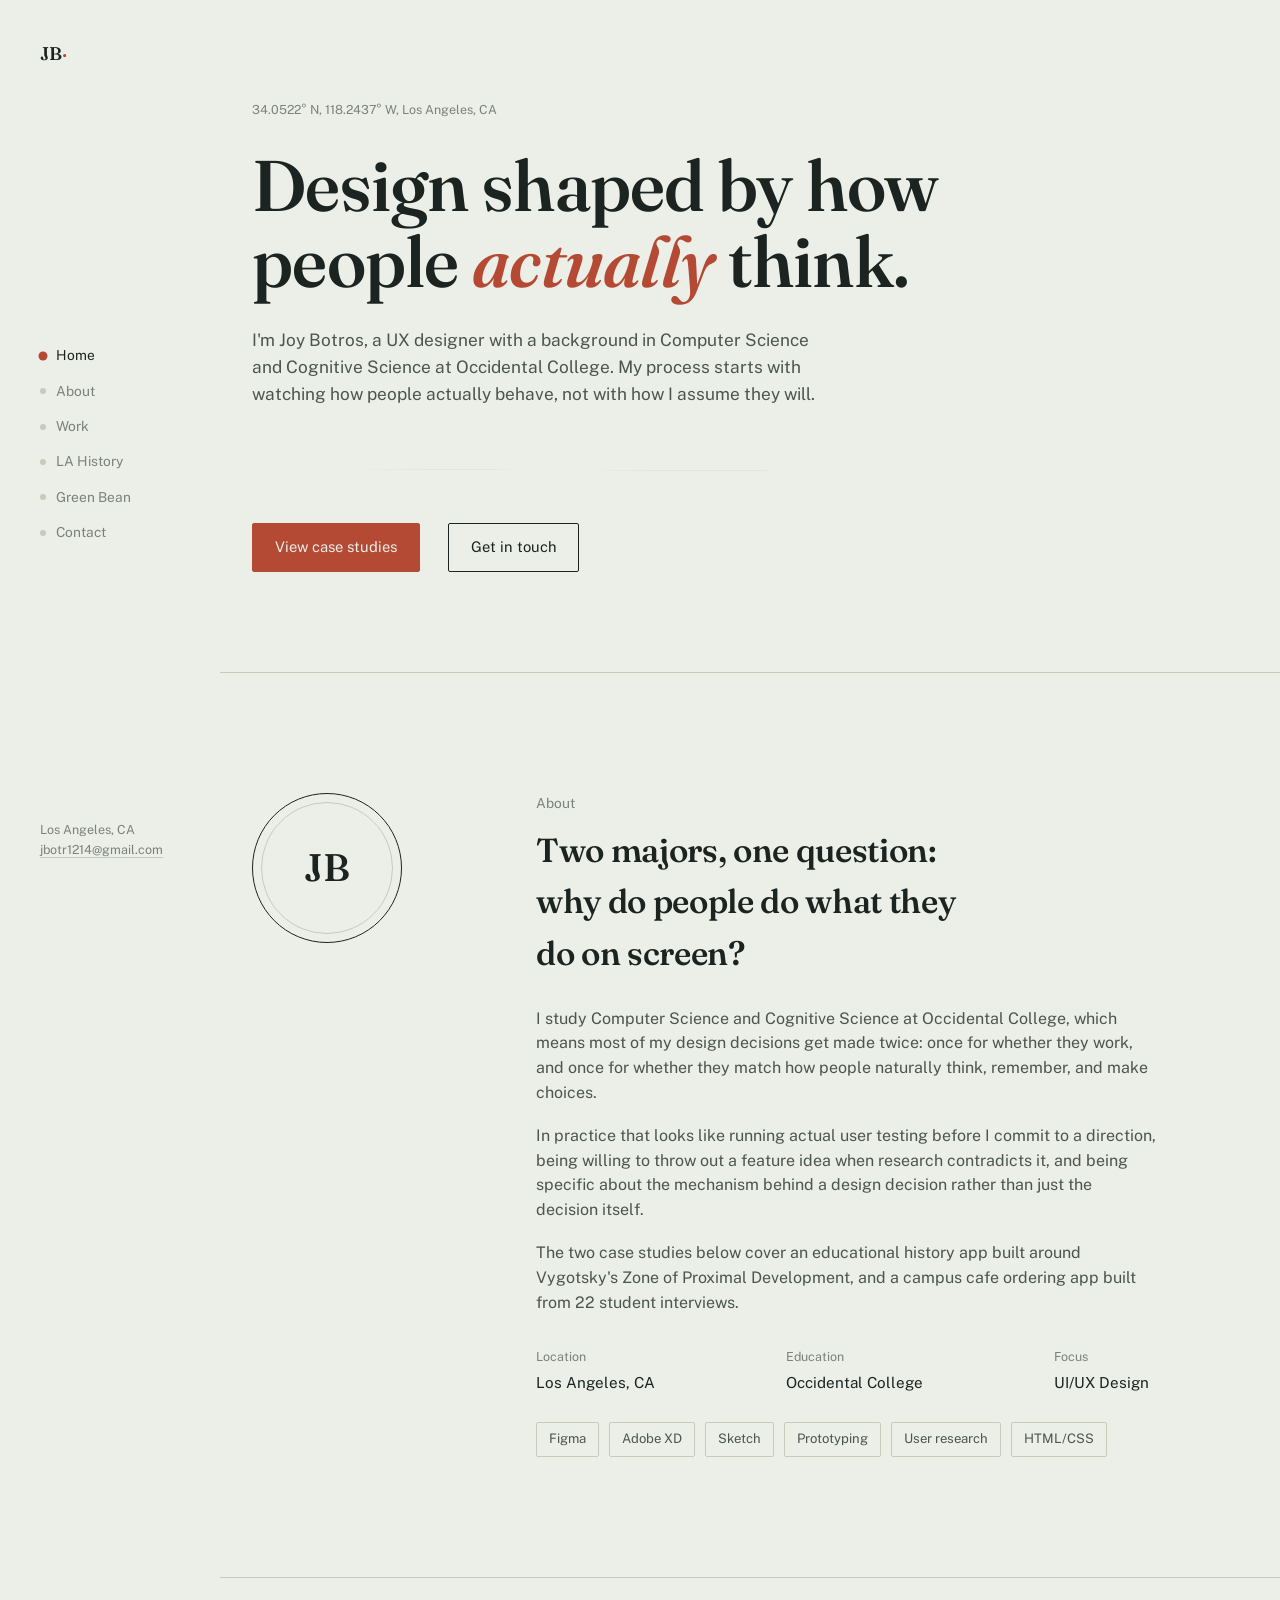
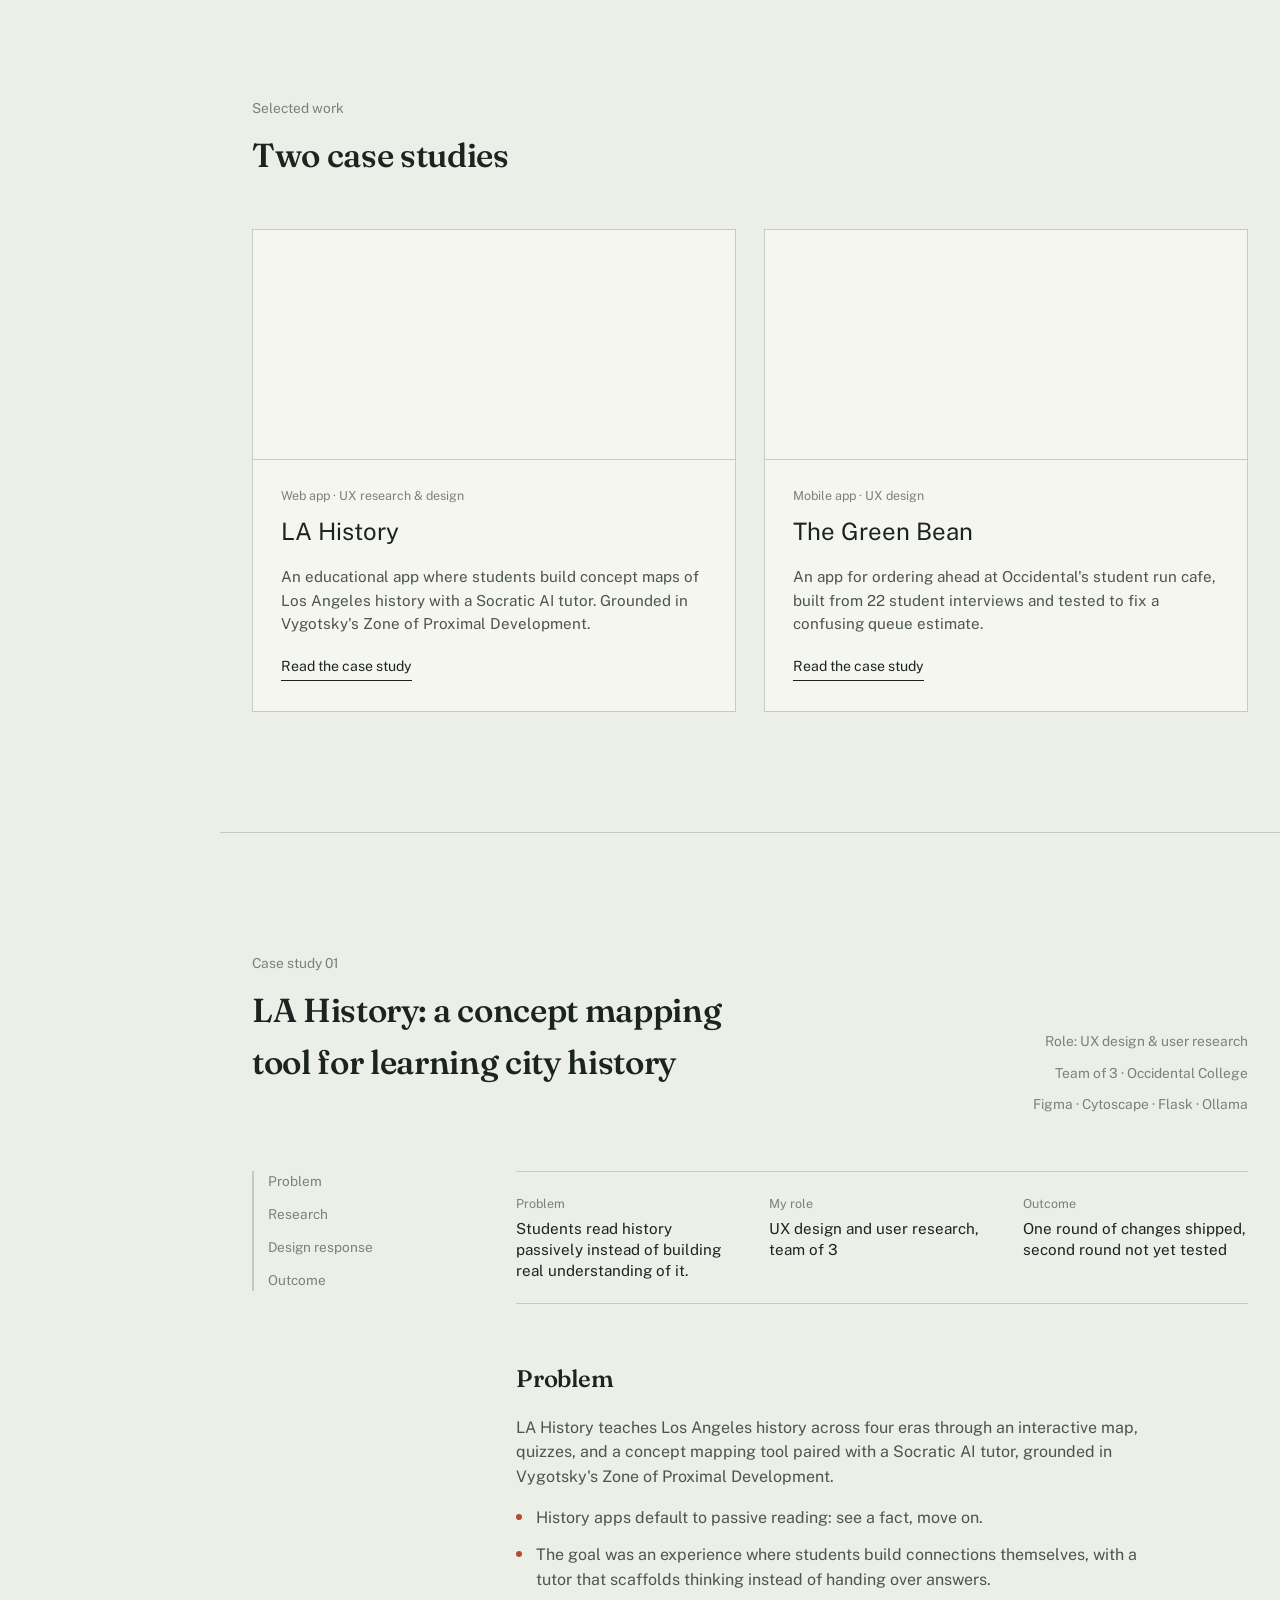
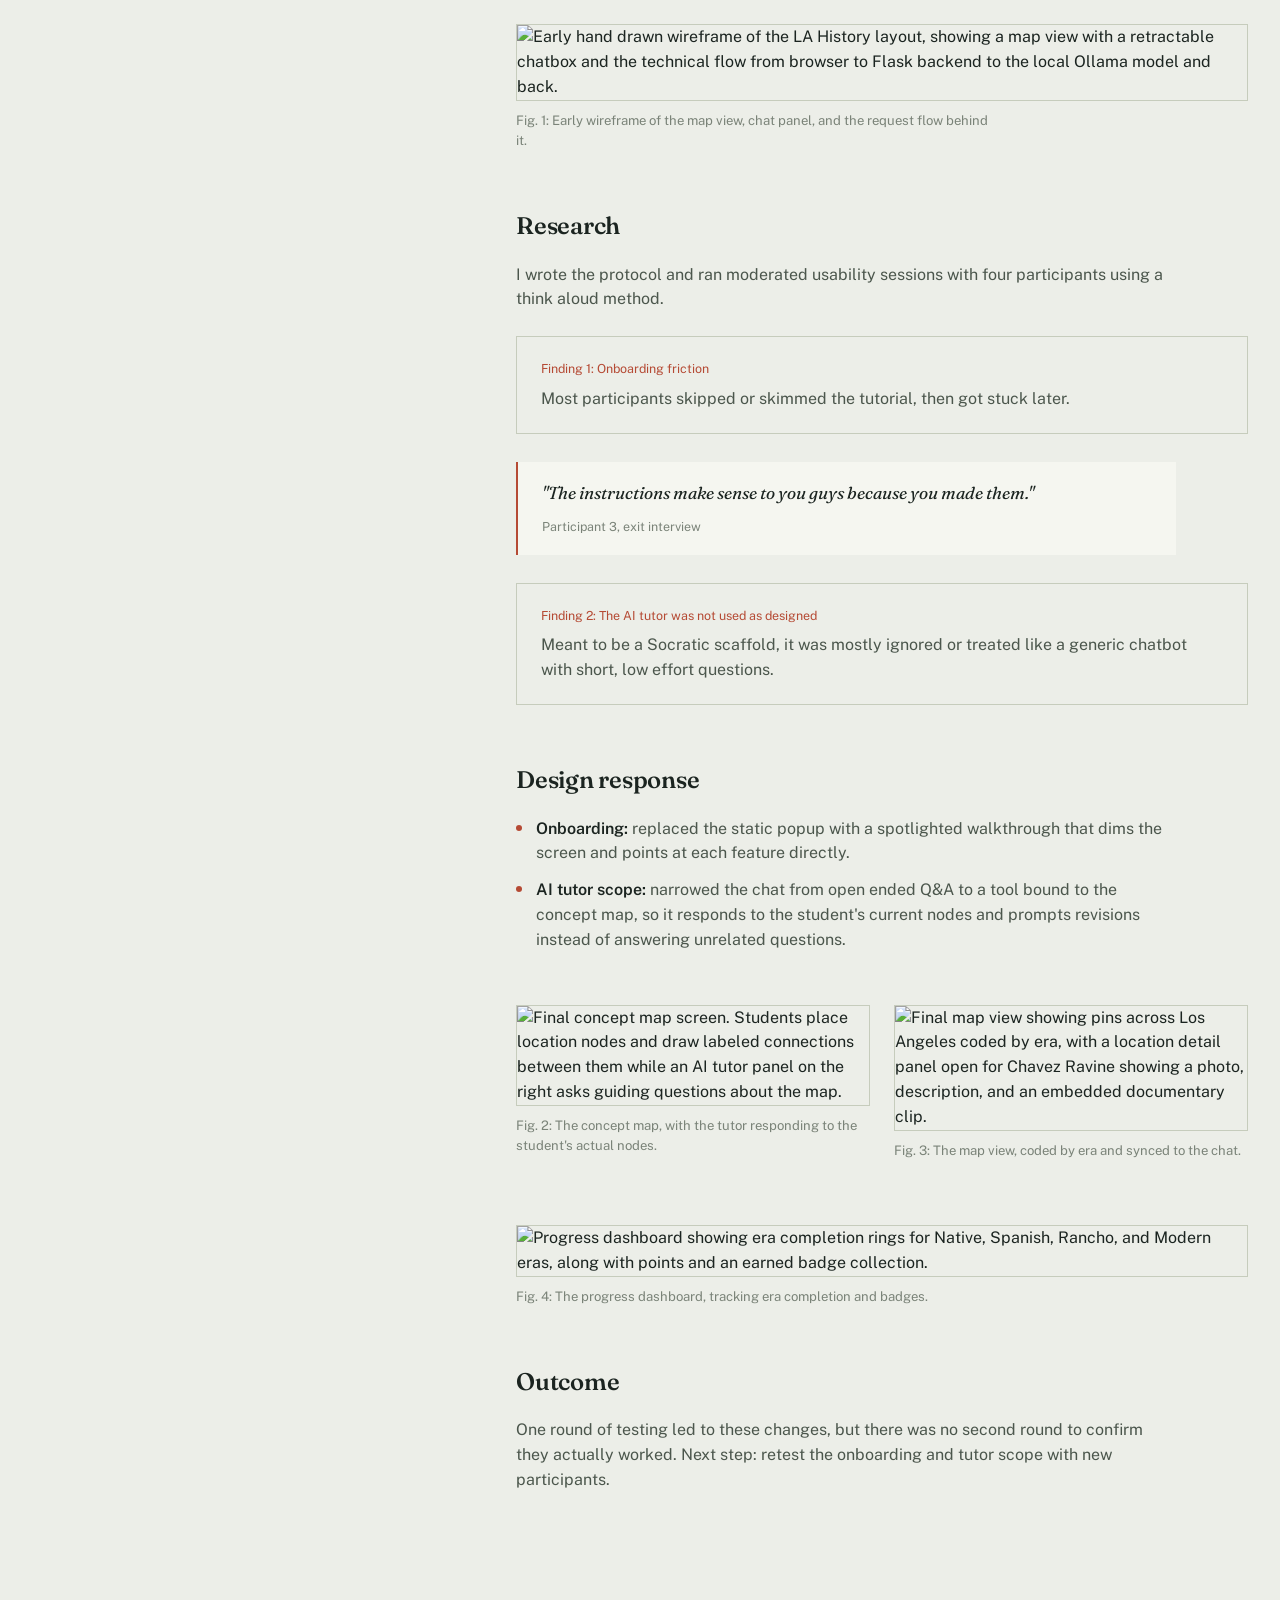
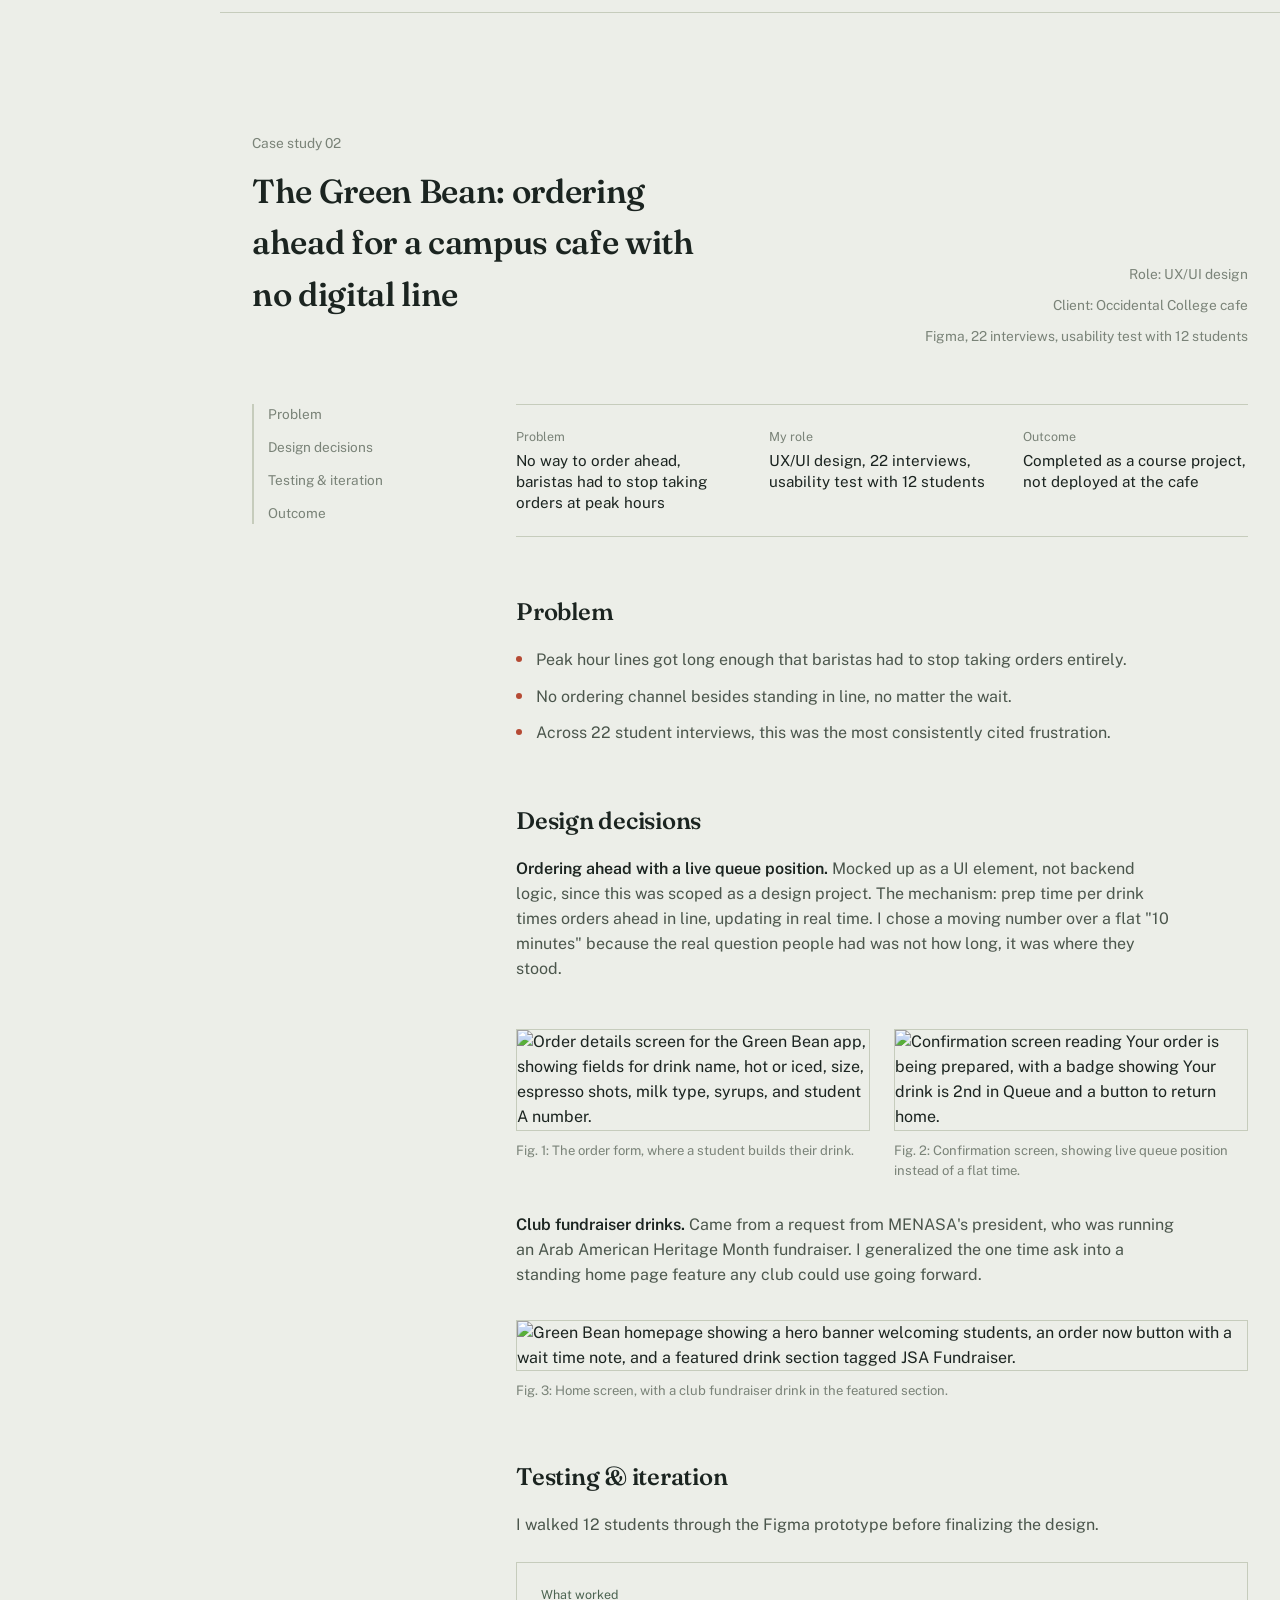
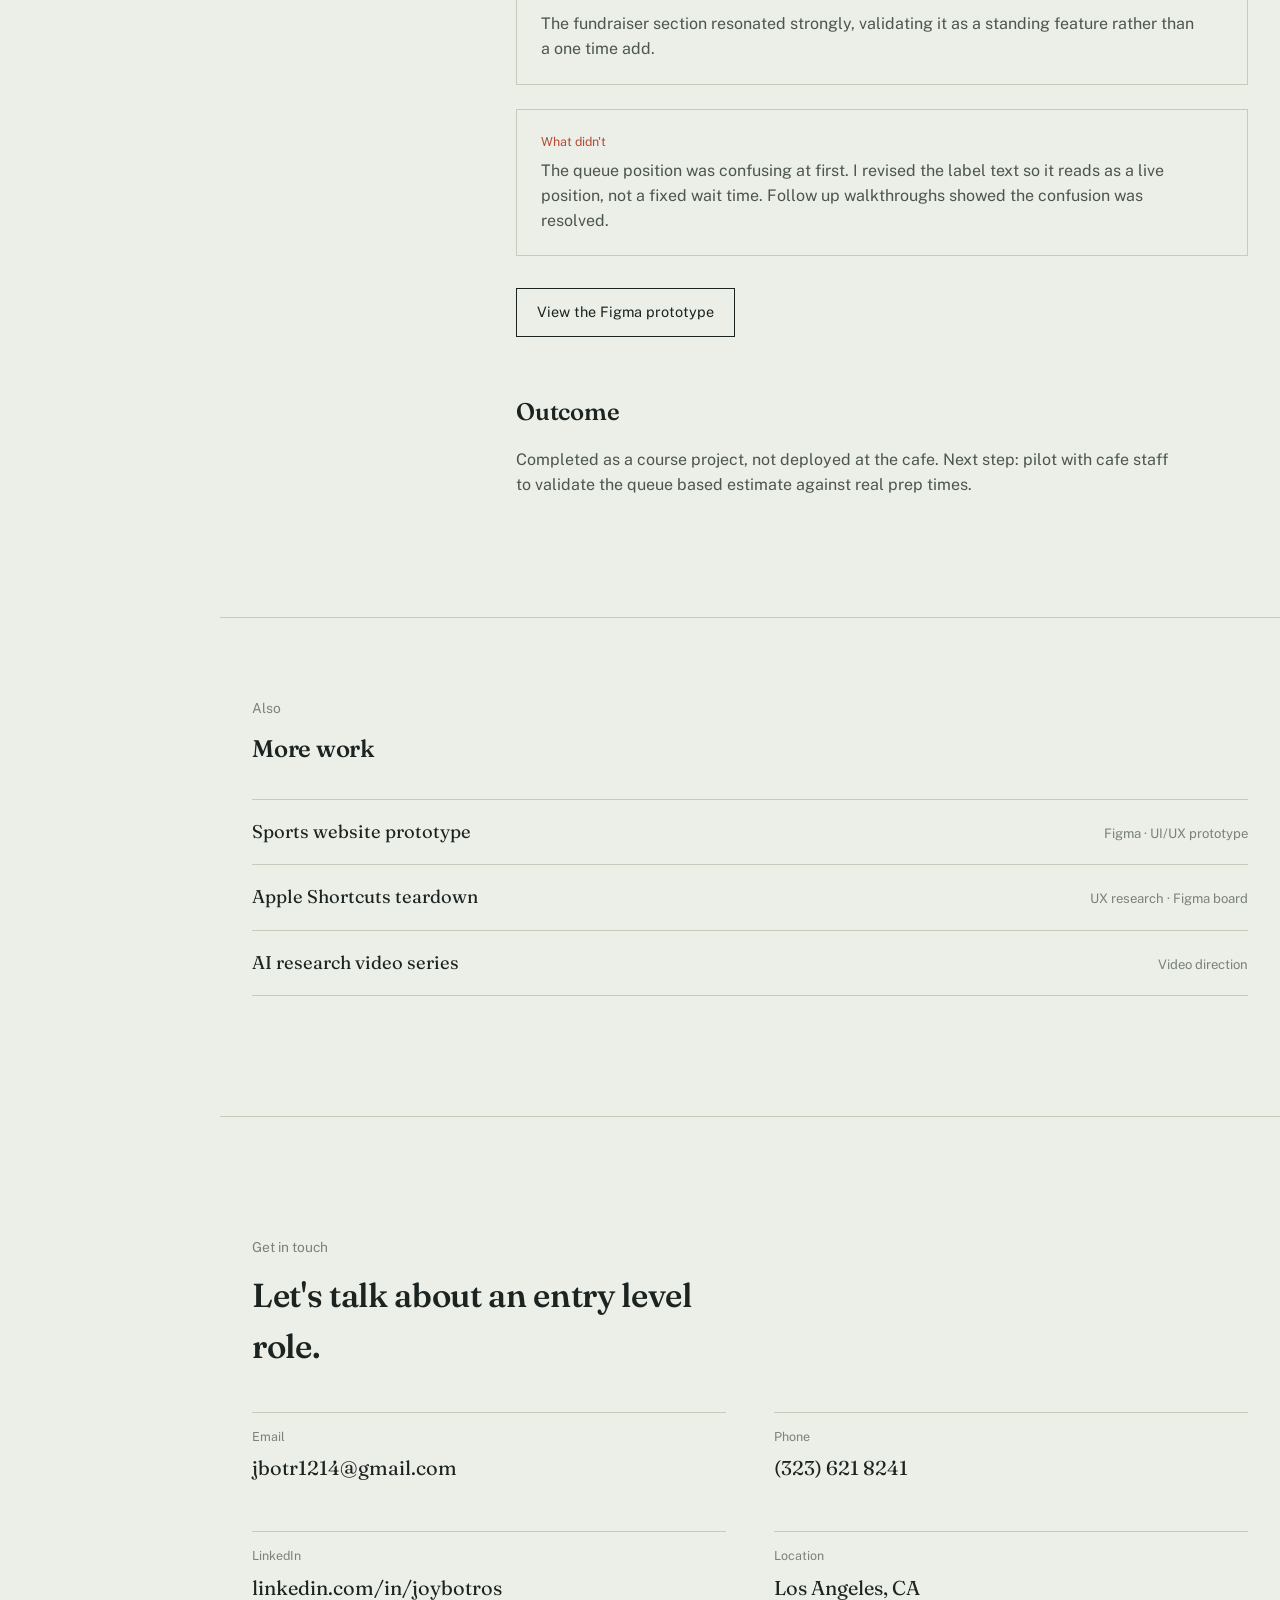
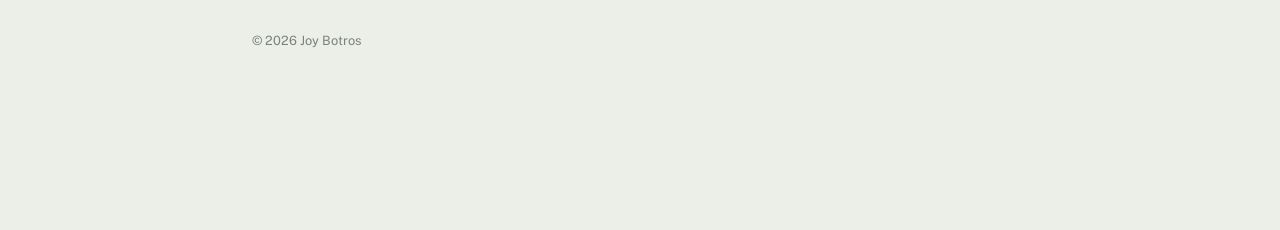
==== commit 54312611: "Add files via upload" ====
--- a/index.html
+++ b/index.html
@@ -1,499 +1,858 @@
-<!DOCTYPE html>
-<html lang="en">
-<head>
-    <meta charset="UTF-8">
-    <meta name="viewport" content="width=device-width, initial-scale=1.0">
-    <title>Joy Botros | UI/UX Designer</title>
-    
-    <!-- Fonts -->
-    <link rel="preconnect" href="https://fonts.googleapis.com">
-    <link rel="preconnect" href="https://fonts.gstatic.com" crossorigin>
-    <link href="https://fonts.googleapis.com/css2?family=Cormorant+Garamond:ital,wght@0,300;0,400;0,500;0,600;0,700;1,300;1,400&family=Montserrat:wght@200;300;400;500;600;700&display=swap" rel="stylesheet">
-    
-    <!-- Icons -->
-    <link rel="stylesheet" href="https://cdnjs.cloudflare.com/ajax/libs/font-awesome/6.4.0/css/all.min.css">
-    
-    <!-- Custom CSS -->
-    <link rel="stylesheet" href="assets/css/luxury.css">
-</head>
-<body>
-    <!-- Loader -->
-    <div class="loader" id="loader">
-        <div class="loader-inner">
-            <div class="loader-line"></div>
-            <span class="loader-text">JB</span>
-        </div>
-    </div>
-
-    <!-- Cursor -->
-    <div class="cursor" id="cursor"></div>
-    <div class="cursor-follower" id="cursor-follower"></div>
-
-    <!-- Navigation -->
-    <nav class="nav" id="nav">
-        <div class="nav-logo">
-            <a href="#hero">Joy Botros</a>
-        </div>
-        <div class="nav-menu" id="nav-menu">
-            <ul class="nav-list">
-                <li class="nav-item"><a href="#hero" class="nav-link active">Home</a></li>
-                <li class="nav-item"><a href="#about" class="nav-link">About</a></li>
-                <li class="nav-item"><a href="#expertise" class="nav-link">Expertise</a></li>
-                <li class="nav-item"><a href="#portfolio" class="nav-link">Portfolio</a></li>
-                <li class="nav-item"><a href="#contact" class="nav-link">Contact</a></li>
-            </ul>
-        </div>
-        <div class="nav-toggle" id="nav-toggle">
-            <span></span>
-            <span></span>
-            <span></span>
-        </div>
-    </nav>
-
-    <!-- Hero Section -->
-    <section class="hero" id="hero">
-        <div class="hero-video-container">
-            <video autoplay muted loop playsinline class="hero-video" id="hero-video">
-                <source src="https://cdn.coverr.co/videos/coverr-abstract-golden-liquid-3929/1080p.mp4" type="video/mp4">
-            </video>
-            <div class="hero-overlay"></div>
-        </div>
-        
-        <div class="hero-content">
-            <div class="hero-badge">
-                <span class="hero-badge-line"></span>
-                <span class="hero-badge-text">UI/UX Designer</span>
-                <span class="hero-badge-line"></span>
-            </div>
-            
-            <h1 class="hero-title">
-                <span class="hero-title-line">
-                    <span class="hero-title-word" data-text="Joy">Joy</span>
-                </span>
-                <span class="hero-title-line">
-                    <span class="hero-title-word" data-text="Botros">Botros</span>
-                </span>
-            </h1>
-            
-            <p class="hero-subtitle">Crafting Elegant Digital Experiences</p>
-            
-            <div class="hero-cta">
-                <a href="#portfolio" class="btn btn-primary">
-                    <span class="btn-text">View My Work</span>
-                    <span class="btn-icon"><i class="fas fa-arrow-right"></i></span>
-                </a>
-                <a href="#contact" class="btn btn-secondary">
-                    <span class="btn-text">Get in Touch</span>
-                </a>
-            </div>
-        </div>
-        
-        <div class="hero-scroll">
-            <span class="hero-scroll-text">Scroll</span>
-            <div class="hero-scroll-line"></div>
-        </div>
-        
-        <div class="hero-social">
-            <a href="https://www.linkedin.com/in/joybotros/" target="_blank" class="hero-social-link">
-                <i class="fab fa-linkedin-in"></i>
-            </a>
-        </div>
-    </section>
-
-    <!-- About Section -->
-    <section class="about" id="about">
-        <div class="container">
-            <div class="section-header">
-                <span class="section-tag">Introduction</span>
-                <h2 class="section-title">About Me</h2>
-                <div class="section-line"></div>
-            </div>
-            
-            <div class="about-content">
-                <div class="about-image">
-                    <div class="about-image-wrapper">
-                        <div class="about-image-frame"></div>
-                        <div class="about-image-inner">
-                            <div class="about-image-placeholder">
-                                <span class="about-initials">JB</span>
-                            </div>
-                        </div>
-                    </div>
-                    <div class="about-image-decoration"></div>
-                </div>
-                
-                <div class="about-text">
-                    <h3 class="about-headline">Blending Technology with Human-Centered Design</h3>
-                    <p class="about-description">
-                        As an aspiring designer with a unique background in Computer Science and Cognitive Science at Occidental College, 
-                        I bring a distinctive perspective to digital design. My work exists at the intersection of technology and human cognition—creating 
-                        experiences that are not only visually stunning but deeply intuitive.
-                    </p>
-                    <p class="about-description">
-                        I believe great design transcends aesthetics. It's about understanding how people think, feel, and interact. 
-                        Every pixel I place, every interaction I craft, is informed by a deep understanding of human behavior and a relentless 
-                        pursuit of elegance in simplicity.
-                    </p>
-                    
-                    <div class="about-details">
-                        <div class="about-detail">
-                            <span class="about-detail-label">Location</span>
-                            <span class="about-detail-value">Los Angeles, CA</span>
-                        </div>
-                        <div class="about-detail">
-                            <span class="about-detail-label">Education</span>
-                            <span class="about-detail-value">Occidental College</span>
-                        </div>
-                        <div class="about-detail">
-                            <span class="about-detail-label">Focus</span>
-                            <span class="about-detail-value">UI/UX Design</span>
-                        </div>
-                    </div>
-                    
-                    <a href="#contact" class="btn btn-dark">
-                        <span class="btn-text">Let's Connect</span>
-                        <span class="btn-icon"><i class="fas fa-arrow-right"></i></span>
-                    </a>
-                </div>
-            </div>
-        </div>
-    </section>
-
-    <!-- Expertise Section -->
-    <section class="expertise" id="expertise">
-        <div class="container">
-            <div class="section-header section-header-light">
-                <span class="section-tag">What I Do</span>
-                <h2 class="section-title">Areas of Expertise</h2>
-                <div class="section-line"></div>
-            </div>
-            
-            <div class="expertise-grid">
-                <div class="expertise-card" data-aos="fade-up">
-                    <div class="expertise-icon">
-                        <i class="fas fa-pencil-ruler"></i>
-                    </div>
-                    <h3 class="expertise-title">UI Design</h3>
-                    <p class="expertise-description">
-                        Creating visually stunning interfaces that captivate users while maintaining 
-                        clarity and purpose. Every element is crafted with precision and intention.
-                    </p>
-                    <div class="expertise-number">01</div>
-                </div>
-                
-                <div class="expertise-card" data-aos="fade-up" data-aos-delay="100">
-                    <div class="expertise-icon">
-                        <i class="fas fa-users"></i>
-                    </div>
-                    <h3 class="expertise-title">UX Research</h3>
-                    <p class="expertise-description">
-                        Deep diving into user behavior and psychology to uncover insights that 
-                        inform design decisions and create meaningful experiences.
-                    </p>
-                    <div class="expertise-number">02</div>
-                </div>
-                
-                <div class="expertise-card" data-aos="fade-up" data-aos-delay="200">
-                    <div class="expertise-icon">
-                        <i class="fas fa-mobile-alt"></i>
-                    </div>
-                    <h3 class="expertise-title">Prototyping</h3>
-                    <p class="expertise-description">
-                        Bringing ideas to life through interactive prototypes that demonstrate 
-                        functionality and gather valuable feedback early in the design process.
-                    </p>
-                    <div class="expertise-number">03</div>
-                </div>
-                
-                <div class="expertise-card" data-aos="fade-up" data-aos-delay="300">
-                    <div class="expertise-icon">
-                        <i class="fas fa-brain"></i>
-                    </div>
-                    <h3 class="expertise-title">Cognitive Design</h3>
-                    <p class="expertise-description">
-                        Applying cognitive science principles to create interfaces that align 
-                        with how users naturally think and process information.
-                    </p>
-                    <div class="expertise-number">04</div>
-                </div>
-            </div>
-            
-            <div class="skills-showcase">
-                <h3 class="skills-title">Tools & Technologies</h3>
-                <div class="skills-list">
-                    <div class="skill-item">
-                        <span class="skill-name">Figma</span>
-                        <div class="skill-bar">
-                            <div class="skill-progress" data-progress="95"></div>
-                        </div>
-                    </div>
-                    <div class="skill-item">
-                        <span class="skill-name">Adobe XD</span>
-                        <div class="skill-bar">
-                            <div class="skill-progress" data-progress="90"></div>
-                        </div>
-                    </div>
-                    <div class="skill-item">
-                        <span class="skill-name">Sketch</span>
-                        <div class="skill-bar">
-                            <div class="skill-progress" data-progress="85"></div>
-                        </div>
-                    </div>
-                    <div class="skill-item">
-                        <span class="skill-name">Prototyping</span>
-                        <div class="skill-bar">
-                            <div class="skill-progress" data-progress="92"></div>
-                        </div>
-                    </div>
-                    <div class="skill-item">
-                        <span class="skill-name">User Research</span>
-                        <div class="skill-bar">
-                            <div class="skill-progress" data-progress="88"></div>
-                        </div>
-                    </div>
-                    <div class="skill-item">
-                        <span class="skill-name">HTML/CSS</span>
-                        <div class="skill-bar">
-                            <div class="skill-progress" data-progress="80"></div>
-                        </div>
-                    </div>
-                </div>
-            </div>
-        </div>
-    </section>
-
-    <!-- Portfolio Section -->
-    <section class="portfolio" id="portfolio">
-        <div class="container">
-            <div class="section-header">
-                <span class="section-tag">Selected Work</span>
-                <h2 class="section-title">Portfolio</h2>
-                <div class="section-line"></div>
-            </div>
-            
-            <div class="portfolio-grid">
-                <!-- Project 1 -->
-                <article class="portfolio-item portfolio-item-large">
-                    <a href="https://www.figma.com/design/yf6SV1xNATEtbKl9ybmy6k/Sports-Website--Prototype-?node-id=0-1&t=yPpQ5IwD3qCBr19v-1" target="_blank" class="portfolio-link">
-                        <div class="portfolio-image">
-                            <img src="images/Sports.png" alt="Sports Website Prototype">
-                            <div class="portfolio-overlay">
-                                <span class="portfolio-view">View Project <i class="fas fa-arrow-right"></i></span>
-                            </div>
-                        </div>
-                        <div class="portfolio-info">
-                            <span class="portfolio-category">Web Design</span>
-                            <h3 class="portfolio-title">Sports Website</h3>
-                            <p class="portfolio-description">
-                                A comprehensive sports platform prototype featuring game highlights, player statistics, 
-                                and real-time news updates. Designed with an immersive user experience in mind.
-                            </p>
-                            <div class="portfolio-tags">
-                                <span class="portfolio-tag">Figma</span>
-                                <span class="portfolio-tag">UI/UX</span>
-                                <span class="portfolio-tag">Prototype</span>
-                            </div>
-                        </div>
-                    </a>
-                </article>
-                
-                <!-- Project 2 -->
-                <article class="portfolio-item">
-                    <a href="https://www.figma.com/design/FybLwhm8U5N2ehSIW5zhFd/Online-Green-Bean-Ordering--Prototype-?t=yPpQ5IwD3qCBr19v-1" target="_blank" class="portfolio-link">
-                        <div class="portfolio-image">
-                            <img src="images/Green Bean.png" alt="Green Bean Cafe App">
-                            <div class="portfolio-overlay">
-                                <span class="portfolio-view">View Project <i class="fas fa-arrow-right"></i></span>
-                            </div>
-                        </div>
-                        <div class="portfolio-info">
-                            <span class="portfolio-category">Mobile App</span>
-                            <h3 class="portfolio-title">The Green Bean</h3>
-                            <p class="portfolio-description">
-                                A beverage ordering app crafted for Occidental College's student-run cafe, 
-                                streamlining the ordering experience with elegant simplicity.
-                            </p>
-                            <div class="portfolio-tags">
-                                <span class="portfolio-tag">Mobile</span>
-                                <span class="portfolio-tag">App Design</span>
-                            </div>
-                        </div>
-                    </a>
-                </article>
-                
-                <!-- Project 3 -->
-                <article class="portfolio-item">
-                    <a href="https://drive.google.com/drive/folders/1-w_wp6Sn0AOhlnGga9ucKu-ZEOnEU3Cy?usp=sharing" target="_blank" class="portfolio-link">
-                        <div class="portfolio-image">
-                            <img src="images/AI Video.png" alt="AI Video Series">
-                            <div class="portfolio-overlay">
-                                <span class="portfolio-view">View Project <i class="fas fa-arrow-right"></i></span>
-                            </div>
-                        </div>
-                        <div class="portfolio-info">
-                            <span class="portfolio-category">Video Production</span>
-                            <h3 class="portfolio-title">AI Research Series</h3>
-                            <p class="portfolio-description">
-                                Co-directed and edited an educational video series teaching students 
-                                to leverage college resources for academic research.
-                            </p>
-                            <div class="portfolio-tags">
-                                <span class="portfolio-tag">Video</span>
-                                <span class="portfolio-tag">Direction</span>
-                            </div>
-                        </div>
-                    </a>
-                </article>
-                
-                <!-- Project 4 -->
-                <article class="portfolio-item portfolio-item-wide">
-                    <a href="https://www.figma.com/board/DKPPbd2p17RR2HvIBJMAxn/Teardown-Project?t=yPpQ5IwD3qCBr19v-1" target="_blank" class="portfolio-link">
-                        <div class="portfolio-image">
-                            <img src="images/tear.png" alt="Shortcuts App Teardown">
-                            <div class="portfolio-overlay">
-                                <span class="portfolio-view">View Project <i class="fas fa-arrow-right"></i></span>
-                            </div>
-                        </div>
-                        <div class="portfolio-info">
-                            <span class="portfolio-category">UX Analysis</span>
-                            <h3 class="portfolio-title">Shortcuts Teardown</h3>
-                            <p class="portfolio-description">
-                                A comprehensive UX analysis of Apple's Shortcuts app, examining user flows, 
-                                interaction patterns, and areas for improvement through detailed teardown methodology.
-                            </p>
-                            <div class="portfolio-tags">
-                                <span class="portfolio-tag">UX Research</span>
-                                <span class="portfolio-tag">Analysis</span>
-                                <span class="portfolio-tag">Case Study</span>
-                            </div>
-                        </div>
-                    </a>
-                </article>
-            </div>
-        </div>
-    </section>
-
-    <!-- Contact Section -->
-    <section class="contact" id="contact">
-        <div class="container">
-            <div class="contact-wrapper">
-                <div class="contact-info">
-                    <div class="section-header section-header-left">
-                        <span class="section-tag">Get in Touch</span>
-                        <h2 class="section-title">Let's Create<br>Something Beautiful</h2>
-                        <div class="section-line"></div>
-                    </div>
-                    
-                    <p class="contact-description">
-                        I'm always excited to discuss new projects, creative ideas, or opportunities to be part of your vision. 
-                        Let's connect and explore how we can work together.
-                    </p>
-                    
-                    <div class="contact-details">
-                        <div class="contact-detail">
-                            <div class="contact-detail-icon">
-                                <i class="fas fa-map-marker-alt"></i>
-                            </div>
-                            <div class="contact-detail-content">
-                                <span class="contact-detail-label">Location</span>
-                                <span class="contact-detail-value">Los Angeles, California</span>
-                            </div>
-                        </div>
-                        
-                        <div class="contact-detail">
-                            <div class="contact-detail-icon">
-                                <i class="fas fa-envelope"></i>
-                            </div>
-                            <div class="contact-detail-content">
-                                <span class="contact-detail-label">Email</span>
-                                <a href="mailto:jbotr1214@gmail.com" class="contact-detail-value">jbotr1214@gmail.com</a>
-                            </div>
-                        </div>
-                        
-                        <div class="contact-detail">
-                            <div class="contact-detail-icon">
-                                <i class="fas fa-phone"></i>
-                            </div>
-                            <div class="contact-detail-content">
-                                <span class="contact-detail-label">Phone</span>
-                                <a href="tel:+13236218241" class="contact-detail-value">(323) 621-8241</a>
-                            </div>
-                        </div>
-                    </div>
-                    
-                    <div class="contact-social">
-                        <a href="https://www.linkedin.com/in/joybotros/" target="_blank" class="contact-social-link">
-                            <i class="fab fa-linkedin-in"></i>
-                        </a>
-                    </div>
-                </div>
-                
-                <div class="contact-form-wrapper">
-                    <form class="contact-form" id="contact-form">
-                        <div class="form-group">
-                            <label for="name" class="form-label">Name</label>
-                            <input type="text" id="name" name="name" class="form-input" required>
-                            <span class="form-highlight"></span>
-                        </div>
-                        
-                        <div class="form-group">
-                            <label for="email" class="form-label">Email</label>
-                            <input type="email" id="email" name="email" class="form-input" required>
-                            <span class="form-highlight"></span>
-                        </div>
-                        
-                        <div class="form-group">
-                            <label for="subject" class="form-label">Subject</label>
-                            <input type="text" id="subject" name="subject" class="form-input" required>
-                            <span class="form-highlight"></span>
-                        </div>
-                        
-                        <div class="form-group">
-                            <label for="message" class="form-label">Message</label>
-                            <textarea id="message" name="message" class="form-textarea" rows="5" required></textarea>
-                            <span class="form-highlight"></span>
-                        </div>
-                        
-                        <button type="submit" class="btn btn-primary btn-full">
-                            <span class="btn-text">Send Message</span>
-                            <span class="btn-icon"><i class="fas fa-paper-plane"></i></span>
-                        </button>
-                    </form>
-                </div>
-            </div>
-        </div>
-    </section>
-
-    <!-- Footer -->
-    <footer class="footer">
-        <div class="container">
-            <div class="footer-content">
-                <div class="footer-brand">
-                    <span class="footer-logo">Joy Botros</span>
-                    <p class="footer-tagline">UI/UX Designer & Creative Thinker</p>
-                </div>
-                
-                <div class="footer-nav">
-                    <a href="#hero" class="footer-link">Home</a>
-                    <a href="#about" class="footer-link">About</a>
-                    <a href="#portfolio" class="footer-link">Work</a>
-                    <a href="#contact" class="footer-link">Contact</a>
-                </div>
-                
-                <div class="footer-social">
-                    <a href="https://www.linkedin.com/in/joybotros/" target="_blank" class="footer-social-link">
-                        <i class="fab fa-linkedin-in"></i>
-                    </a>
-                </div>
-            </div>
-            
-            <div class="footer-bottom">
-                <p class="footer-copyright">&copy; 2025 Joy Botros. Crafted with passion.</p>
-            </div>
-        </div>
-    </footer>
-
-    <!-- Scripts -->
-    <script src="assets/js/luxury.js"></script>
-</body>
-</html>
+<!DOCTYPE html>
+<html lang="en">
+<head>
+<meta charset="UTF-8">
+<meta name="viewport" content="width=device-width, initial-scale=1.0">
+<title>Joy Botros, UX Design</title>
+<meta name="description" content="UX design portfolio of Joy Botros. Case studies in LA History, an educational history app, and The Green Bean, a campus cafe ordering app.">
+<link rel="preconnect" href="https://fonts.googleapis.com">
+<link rel="preconnect" href="https://fonts.gstatic.com" crossorigin>
+<link href="https://fonts.googleapis.com/css2?family=Fraunces:ital,opsz,wght@0,9..144,340;0,9..144,440;0,9..144,560;1,9..144,440&family=Public+Sans:wght@400;500;600&display=swap" rel="stylesheet">
+<style>
+  :root{
+    --paper: #ECEEE8;
+    --paper-deep: #E1E4D9;
+    --paper-card: #F5F6F0;
+    --ink: #1B2420;
+    --ink-soft: #4B564C;
+    --ink-faint: #7A8378;
+    --rust: #B54A34;
+    --moss: #4B6350;
+    --brass: #A9822E;
+    --line: #C6CCBC;
+    --max: 1180px;
+  }
+
+  *{box-sizing:border-box;}
+  html{scroll-behavior:smooth;}
+  @media (prefers-reduced-motion: reduce){
+    html{scroll-behavior:auto;}
+    *{animation-duration:0.001ms !important; transition-duration:0.001ms !important;}
+  }
+
+  body{
+    margin:0;
+    background:var(--paper);
+    color:var(--ink);
+    font-family:'Public Sans', -apple-system, BlinkMacSystemFont, sans-serif;
+    font-size:16px;
+    line-height:1.55;
+    -webkit-font-smoothing:antialiased;
+  }
+
+  h1,h2,h3,h4{
+    font-family:'Fraunces', Georgia, serif;
+    font-weight:560;
+    margin:0;
+    color:var(--ink);
+    letter-spacing:-0.01em;
+  }
+
+  a{color:inherit;}
+
+  img{max-width:100%; display:block;}
+
+  .wrap{max-width:var(--max); margin:0 auto; padding:0 32px;}
+
+  /* ---------- Nav rail ---------- */
+  .rail{
+    position:fixed;
+    top:0; left:0;
+    height:100vh;
+    width:220px;
+    padding:40px 0 40px 40px;
+    display:flex;
+    flex-direction:column;
+    justify-content:space-between;
+    z-index:50;
+    pointer-events:none;
+  }
+  .rail-top, .rail-nav, .rail-bottom{pointer-events:auto;}
+  .mark{
+    font-family:'Fraunces', serif;
+    font-weight:560;
+    font-size:1.15rem;
+    letter-spacing:0.01em;
+  }
+  .mark span{color:var(--rust);}
+  .rail-nav{list-style:none; margin:0; padding:0; display:flex; flex-direction:column; gap:14px;}
+  .rail-nav li a{
+    display:flex; align-items:center; gap:10px;
+    text-decoration:none;
+    font-size:0.86rem;
+    color:var(--ink-faint);
+    transition:color 0.25s ease;
+  }
+  .rail-nav li a .dot{
+    width:6px; height:6px; border-radius:50%;
+    background:var(--line);
+    flex:none;
+    transition:background 0.25s ease, transform 0.25s ease;
+  }
+  .rail-nav li a.active{color:var(--ink);}
+  .rail-nav li a.active .dot{background:var(--rust); transform:scale(1.5);}
+  .rail-nav li a:hover{color:var(--ink);}
+  .rail-bottom{font-size:0.78rem; color:var(--ink-faint); line-height:1.6;}
+  .rail-bottom a{text-decoration:none; border-bottom:1px solid var(--line);}
+
+  .topbar{display:none;}
+
+  @media (max-width: 980px){
+    .rail{display:none;}
+    .topbar{
+      display:flex; justify-content:space-between; align-items:center;
+      position:sticky; top:0; z-index:50;
+      background:var(--paper);
+      border-bottom:1px solid var(--line);
+      padding:16px 24px;
+    }
+    .topbar .mark{font-size:1.05rem;}
+    .topbar select{
+      font-family:'Public Sans', sans-serif;
+      font-size:0.85rem;
+      background:transparent;
+      border:1px solid var(--line);
+      border-radius:2px;
+      padding:6px 8px;
+      color:var(--ink);
+    }
+  }
+
+  main{
+    margin-left:220px;
+  }
+  @media (max-width: 980px){
+    main{margin-left:0;}
+  }
+
+  section{padding:120px 0; border-bottom:1px solid var(--line);}
+  section:last-of-type{border-bottom:none;}
+
+  /* ---------- Hero ---------- */
+  #hero{
+    padding-top:100px;
+    padding-bottom:100px;
+    position:relative;
+    overflow:hidden;
+  }
+  .coord-line{
+    font-size:0.78rem;
+    color:var(--ink-faint);
+    margin-bottom:28px;
+    opacity:0;
+    animation:fadeUp 0.7s ease forwards;
+    animation-delay:0.05s;
+  }
+  .hero-headline{
+    font-size:clamp(2.6rem, 5.6vw, 4.6rem);
+    line-height:1.06;
+    max-width:15ch;
+    opacity:0;
+    animation:fadeUp 0.8s ease forwards;
+    animation-delay:0.18s;
+  }
+  .hero-headline em{
+    font-style:italic;
+    color:var(--rust);
+  }
+  .hero-sub{
+    margin-top:28px;
+    max-width:52ch;
+    font-size:1.08rem;
+    color:var(--ink-soft);
+    opacity:0;
+    animation:fadeUp 0.8s ease forwards;
+    animation-delay:0.34s;
+  }
+  .hero-route{
+    margin-top:44px;
+    width:100%;
+    max-width:520px;
+    height:2px;
+    opacity:0;
+    animation:fadeIn 0.6s ease forwards;
+    animation-delay:0.55s;
+  }
+  .hero-route path{
+    stroke:var(--line);
+    stroke-width:1.5;
+    fill:none;
+    stroke-dasharray:600;
+    stroke-dashoffset:600;
+    animation:draw 1.1s ease forwards;
+    animation-delay:0.6s;
+  }
+  .hero-route circle{
+    fill:var(--rust);
+    opacity:0;
+    animation:fadeIn 0.4s ease forwards;
+    animation-delay:1.5s;
+  }
+  .hero-cta{
+    margin-top:44px;
+    display:flex; gap:28px; flex-wrap:wrap;
+    opacity:0;
+    animation:fadeUp 0.8s ease forwards;
+    animation-delay:0.5s;
+  }
+  .btn{
+    font-family:'Public Sans', sans-serif;
+    font-size:0.92rem;
+    text-decoration:none;
+    padding:12px 22px;
+    border:1px solid var(--ink);
+    color:var(--ink);
+    border-radius:2px;
+    transition:background 0.2s ease, color 0.2s ease;
+  }
+  .btn:hover{background:var(--ink); color:var(--paper);}
+  .btn.primary{background:var(--rust); border-color:var(--rust); color:var(--paper);}
+  .btn.primary:hover{background:#973a28; border-color:#973a28;}
+
+  @keyframes fadeUp{from{opacity:0; transform:translateY(14px);} to{opacity:1; transform:translateY(0);}}
+  @keyframes fadeIn{from{opacity:0;} to{opacity:1;}}
+  @keyframes draw{to{stroke-dashoffset:0;}}
+
+  /* ---------- About ---------- */
+  .about-grid{
+    display:grid;
+    grid-template-columns:220px 1fr;
+    gap:64px;
+  }
+  @media (max-width:700px){.about-grid{grid-template-columns:1fr;}}
+  .stamp{
+    width:150px; height:150px;
+    border:1px solid var(--ink);
+    border-radius:50%;
+    display:flex; align-items:center; justify-content:center;
+    font-family:'Fraunces', serif;
+    font-size:2.4rem;
+    font-weight:560;
+    position:relative;
+  }
+  .stamp::before{
+    content:"";
+    position:absolute; inset:8px;
+    border:1px solid var(--line);
+    border-radius:50%;
+  }
+  .kicker{
+    font-size:0.86rem;
+    color:var(--ink-faint);
+    margin-bottom:10px;
+  }
+  .section-title{
+    font-size:clamp(1.7rem, 2.6vw, 2.3rem);
+    margin-bottom:28px;
+    max-width:20ch;
+  }
+  .about-body p{max-width:62ch; color:var(--ink-soft); margin:0 0 18px;}
+  .about-body p:last-child{margin-bottom:0;}
+  .tags{
+    display:flex; flex-wrap:wrap; gap:10px;
+    margin-top:28px;
+  }
+  .tag{
+    font-size:0.82rem;
+    padding:6px 12px;
+    border:1px solid var(--line);
+    border-radius:2px;
+    color:var(--ink-soft);
+  }
+  .facts{
+    margin-top:32px;
+    display:grid;
+    grid-template-columns:repeat(3, auto);
+    gap:32px;
+  }
+  @media (max-width:600px){.facts{grid-template-columns:1fr; gap:16px;}}
+  .fact-label{font-size:0.78rem; color:var(--ink-faint); margin-bottom:4px;}
+  .fact-value{font-size:0.95rem; color:var(--ink);}
+
+  /* ---------- Work index ---------- */
+  .plates{
+    display:grid;
+    grid-template-columns:1fr 1fr;
+    gap:28px;
+    margin-top:48px;
+  }
+  @media (max-width:800px){.plates{grid-template-columns:1fr;}}
+  .plate{
+    border:1px solid var(--line);
+    background:var(--paper-card);
+    text-decoration:none;
+    color:var(--ink);
+    display:flex;
+    flex-direction:column;
+    overflow:hidden;
+    transition:border-color 0.25s ease;
+  }
+  .plate:hover{border-color:var(--ink);}
+  .plate-thumb{
+    height:230px;
+    background-size:cover;
+    background-position:center;
+    border-bottom:1px solid var(--line);
+    position:relative;
+  }
+  .plate-body{padding:26px 28px 30px;}
+  .plate-eyebrow{font-size:0.78rem; color:var(--ink-faint); margin-bottom:8px;}
+  .plate-title{font-size:1.5rem; margin-bottom:10px;}
+  .plate-desc{font-size:0.95rem; color:var(--ink-soft); margin-bottom:18px;}
+  .plate-link{font-size:0.88rem; border-bottom:1px solid var(--ink); padding-bottom:2px; display:inline-block;}
+
+  /* ---------- Case study ---------- */
+  .cs-head{
+    display:grid;
+    grid-template-columns:1fr auto;
+    gap:32px;
+    align-items:end;
+    margin-bottom:56px;
+  }
+  @media (max-width:700px){.cs-head{grid-template-columns:1fr;}}
+  .cs-meta{
+    display:flex; flex-direction:column; gap:10px;
+    font-size:0.86rem;
+    color:var(--ink-faint);
+    text-align:right;
+  }
+  @media (max-width:700px){.cs-meta{text-align:left;}}
+  .cs-body{
+    display:grid;
+    grid-template-columns:200px 1fr;
+    gap:64px;
+  }
+  @media (max-width:800px){.cs-body{grid-template-columns:1fr;}}
+  .cs-index{
+    position:sticky; top:40px;
+    align-self:start;
+    list-style:none;
+    padding:0; margin:0;
+    display:flex; flex-direction:column; gap:12px;
+    font-size:0.85rem;
+    color:var(--ink-faint);
+    border-left:2px solid var(--line);
+  }
+  .cs-index li{padding-left:14px;}
+  .cs-content h3{
+    font-size:1.5rem;
+    margin-top:56px;
+    margin-bottom:18px;
+  }
+  .cs-content h3:first-child{margin-top:0;}
+  .cs-content p{color:var(--ink-soft); max-width:66ch; margin:0 0 16px;}
+  .cs-content p:last-child{margin-bottom:0;}
+  .cs-content strong{color:var(--ink); font-weight:600;}
+
+  .summary-strip{
+    display:grid;
+    grid-template-columns:repeat(3, 1fr);
+    gap:28px;
+    border-top:1px solid var(--line);
+    border-bottom:1px solid var(--line);
+    padding:22px 0;
+    margin-bottom:52px;
+  }
+  @media (max-width:700px){.summary-strip{grid-template-columns:1fr; gap:16px;}}
+  .summary-strip .fact-value{max-width:34ch; line-height:1.4;}
+
+  .cs-content ul{
+    list-style:none;
+    margin:0 0 20px;
+    padding:0;
+    display:flex;
+    flex-direction:column;
+    gap:12px;
+    max-width:66ch;
+  }
+  .cs-content ul li{
+    position:relative;
+    padding-left:20px;
+    color:var(--ink-soft);
+  }
+  .cs-content ul li::before{
+    content:"";
+    position:absolute;
+    left:0; top:0.5em;
+    width:6px; height:6px;
+    border-radius:50%;
+    background:var(--rust);
+  }
+
+  .quote{
+    margin:28px 0;
+    padding:18px 24px;
+    border-left:2px solid var(--rust);
+    background:var(--paper-card);
+    font-family:'Fraunces', serif;
+    font-style:italic;
+    font-size:1.08rem;
+    color:var(--ink);
+    max-width:60ch;
+  }
+  .quote cite{
+    display:block;
+    font-family:'Public Sans', sans-serif;
+    font-style:normal;
+    font-size:0.78rem;
+    color:var(--ink-faint);
+    margin-top:10px;
+  }
+
+  figure{margin:32px 0;}
+  figure img{border:1px solid var(--line);}
+  figcaption{
+    font-size:0.82rem;
+    color:var(--ink-faint);
+    margin-top:10px;
+    max-width:60ch;
+  }
+  .fig-pair{
+    display:grid;
+    grid-template-columns:1fr 1fr;
+    gap:24px;
+  }
+  @media (max-width:700px){.fig-pair{grid-template-columns:1fr;}}
+
+  .finding{
+    margin:24px 0;
+    padding:22px 24px;
+    border:1px solid var(--line);
+  }
+  .finding-label{
+    font-size:0.78rem;
+    color:var(--moss);
+    margin-bottom:8px;
+  }
+  .finding-label.problem{color:var(--rust);}
+
+  .prototype-link{
+    display:inline-flex; align-items:center; gap:8px;
+    margin-top:8px;
+    padding:12px 20px;
+    border:1px solid var(--ink);
+    text-decoration:none;
+    font-size:0.9rem;
+    color:var(--ink);
+    transition:background 0.2s ease, color 0.2s ease;
+  }
+  .prototype-link:hover{background:var(--ink); color:var(--paper);}
+
+  /* ---------- More work ---------- */
+  .more-list{list-style:none; padding:0; margin:32px 0 0; display:flex; flex-direction:column; gap:0;}
+  .more-list li{border-top:1px solid var(--line); padding:18px 0;}
+  .more-list li:last-child{border-bottom:1px solid var(--line);}
+  .more-row{display:flex; justify-content:space-between; align-items:baseline; gap:16px; text-decoration:none; color:var(--ink);}
+  .more-row:hover .more-title{color:var(--rust);}
+  .more-title{font-family:'Fraunces', serif; font-size:1.15rem; transition:color 0.2s ease;}
+  .more-tag{font-size:0.82rem; color:var(--ink-faint); white-space:nowrap;}
+
+  /* ---------- Contact ---------- */
+  #contact{border-bottom:none;}
+  .contact-grid{
+    display:grid;
+    grid-template-columns:1fr 1fr;
+    gap:48px;
+    margin-top:40px;
+  }
+  @media (max-width:700px){.contact-grid{grid-template-columns:1fr;}}
+  .contact-entry{border-top:1px solid var(--line); padding-top:14px;}
+  .contact-entry .fact-label{margin-bottom:6px;}
+  .contact-entry a{
+    font-family:'Fraunces', serif;
+    font-size:1.25rem;
+    text-decoration:none;
+    border-bottom:1px solid transparent;
+  }
+  .contact-entry a:hover{border-bottom-color:var(--ink);}
+  footer{
+    padding:28px 0 60px;
+    font-size:0.8rem;
+    color:var(--ink-faint);
+  }
+
+  a:focus-visible, .btn:focus-visible, .plate:focus-visible{
+    outline:2px solid var(--rust);
+    outline-offset:3px;
+  }
+</style>
+</head>
+<body>
+
+<div class="topbar">
+  <div class="mark">Joy <span style="color:var(--rust)">Botros</span></div>
+  <select onchange="window.location.hash=this.value">
+    <option value="">Jump to</option>
+    <option value="#about">About</option>
+    <option value="#work">Work</option>
+    <option value="#la-history">LA History</option>
+    <option value="#green-bean">Green Bean</option>
+    <option value="#contact">Contact</option>
+  </select>
+</div>
+
+<nav class="rail">
+  <div class="rail-top">
+    <div class="mark">JB<span>·</span></div>
+  </div>
+  <ul class="rail-nav" id="railNav">
+    <li><a href="#hero" data-target="hero"><span class="dot"></span>Home</a></li>
+    <li><a href="#about" data-target="about"><span class="dot"></span>About</a></li>
+    <li><a href="#work" data-target="work"><span class="dot"></span>Work</a></li>
+    <li><a href="#la-history" data-target="la-history"><span class="dot"></span>LA History</a></li>
+    <li><a href="#green-bean" data-target="green-bean"><span class="dot"></span>Green Bean</a></li>
+    <li><a href="#contact" data-target="contact"><span class="dot"></span>Contact</a></li>
+  </ul>
+  <div class="rail-bottom">
+    Los Angeles, CA<br>
+    <a href="mailto:jbotr1214@gmail.com">jbotr1214@gmail.com</a>
+  </div>
+</nav>
+
+<main>
+
+  <section id="hero">
+    <div class="wrap">
+      <div class="coord-line">34.0522° N, 118.2437° W, Los Angeles, CA</div>
+      <h1 class="hero-headline">Design shaped by how people <em>actually</em> think.</h1>
+      <p class="hero-sub">I'm Joy Botros, a UX designer with a background in Computer Science and Cognitive Science at Occidental College. My process starts with watching how people actually behave, not with how I assume they will.</p>
+      <svg class="hero-route" viewBox="0 0 520 20" preserveAspectRatio="none">
+        <path d="M0,10 C120,10 160,2 260,10 S440,18 520,10" />
+        <circle cx="520" cy="10" r="4"></circle>
+      </svg>
+      <div class="hero-cta">
+        <a class="btn primary" href="#work">View case studies</a>
+        <a class="btn" href="#contact">Get in touch</a>
+      </div>
+    </div>
+  </section>
+
+  <section id="about">
+    <div class="wrap">
+      <div class="about-grid">
+        <div class="stamp">JB</div>
+        <div>
+          <div class="kicker">About</div>
+          <h2 class="section-title">Two majors, one question: why do people do what they do on screen?</h2>
+          <div class="about-body">
+            <p>I study Computer Science and Cognitive Science at Occidental College, which means most of my design decisions get made twice: once for whether they work, and once for whether they match how people naturally think, remember, and make choices.</p>
+            <p>In practice that looks like running actual user testing before I commit to a direction, being willing to throw out a feature idea when research contradicts it, and being specific about the mechanism behind a design decision rather than just the decision itself.</p>
+            <p>The two case studies below cover an educational history app built around Vygotsky's Zone of Proximal Development, and a campus cafe ordering app built from 22 student interviews.</p>
+          </div>
+          <div class="facts">
+            <div>
+              <div class="fact-label">Location</div>
+              <div class="fact-value">Los Angeles, CA</div>
+            </div>
+            <div>
+              <div class="fact-label">Education</div>
+              <div class="fact-value">Occidental College</div>
+            </div>
+            <div>
+              <div class="fact-label">Focus</div>
+              <div class="fact-value">UI/UX Design</div>
+            </div>
+          </div>
+          <div class="tags">
+            <span class="tag">Figma</span>
+            <span class="tag">Adobe XD</span>
+            <span class="tag">Sketch</span>
+            <span class="tag">Prototyping</span>
+            <span class="tag">User research</span>
+            <span class="tag">HTML/CSS</span>
+          </div>
+        </div>
+      </div>
+    </div>
+  </section>
+
+  <section id="work">
+    <div class="wrap">
+      <div class="kicker">Selected work</div>
+      <h2 class="section-title">Two case studies</h2>
+      <div class="plates">
+        <a class="plate" href="#la-history">
+          <div class="plate-thumb" style="background-image:url('images/mapview.png')"></div>
+          <div class="plate-body">
+            <div class="plate-eyebrow">Web app · UX research &amp; design</div>
+            <div class="plate-title">LA History</div>
+            <p class="plate-desc">An educational app where students build concept maps of Los Angeles history with a Socratic AI tutor. Grounded in Vygotsky's Zone of Proximal Development.</p>
+            <span class="plate-link">Read the case study</span>
+          </div>
+        </a>
+        <a class="plate" href="#green-bean">
+          <div class="plate-thumb" style="background-image:url('images/green-home.png'); background-position:top center;"></div>
+          <div class="plate-body">
+            <div class="plate-eyebrow">Mobile app · UX design</div>
+            <div class="plate-title">The Green Bean</div>
+            <p class="plate-desc">An app for ordering ahead at Occidental's student run cafe, built from 22 student interviews and tested to fix a confusing queue estimate.</p>
+            <span class="plate-link">Read the case study</span>
+          </div>
+        </a>
+      </div>
+    </div>
+  </section>
+
+  <!-- ================= LA HISTORY ================= -->
+  <section id="la-history">
+    <div class="wrap">
+      <div class="cs-head">
+        <div>
+          <div class="kicker">Case study 01</div>
+          <h2 class="section-title" style="max-width:22ch;">LA History: a concept mapping tool for learning city history</h2>
+        </div>
+        <div class="cs-meta">
+          <span>Role: UX design &amp; user research</span>
+          <span>Team of 3 · Occidental College</span>
+          <span>Figma · Cytoscape · Flask · Ollama</span>
+        </div>
+      </div>
+
+      <div class="cs-body">
+        <ul class="cs-index">
+          <li>Problem</li>
+          <li>Research</li>
+          <li>Design response</li>
+          <li>Outcome</li>
+        </ul>
+        <div class="cs-content">
+
+          <div class="summary-strip">
+            <div>
+              <div class="fact-label">Problem</div>
+              <div class="fact-value">Students read history passively instead of building real understanding of it.</div>
+            </div>
+            <div>
+              <div class="fact-label">My role</div>
+              <div class="fact-value">UX design and user research, team of 3</div>
+            </div>
+            <div>
+              <div class="fact-label">Outcome</div>
+              <div class="fact-value">One round of changes shipped, second round not yet tested</div>
+            </div>
+          </div>
+
+          <h3>Problem</h3>
+          <p>LA History teaches Los Angeles history across four eras through an interactive map, quizzes, and a concept mapping tool paired with a Socratic AI tutor, grounded in Vygotsky's Zone of Proximal Development.</p>
+          <ul>
+            <li>History apps default to passive reading: see a fact, move on.</li>
+            <li>The goal was an experience where students build connections themselves, with a tutor that scaffolds thinking instead of handing over answers.</li>
+          </ul>
+          <figure>
+            <img src="images/sketch.png" alt="Early hand drawn wireframe of the LA History layout, showing a map view with a retractable chatbox and the technical flow from browser to Flask backend to the local Ollama model and back.">
+            <figcaption>Fig. 1: Early wireframe of the map view, chat panel, and the request flow behind it.</figcaption>
+          </figure>
+
+          <h3>Research</h3>
+          <p>I wrote the protocol and ran moderated usability sessions with four participants using a think aloud method.</p>
+          <div class="finding">
+            <div class="finding-label problem">Finding 1: Onboarding friction</div>
+            <p style="margin:0;">Most participants skipped or skimmed the tutorial, then got stuck later.</p>
+          </div>
+          <div class="quote">
+            "The instructions make sense to you guys because you made them."
+            <cite>Participant 3, exit interview</cite>
+          </div>
+          <div class="finding">
+            <div class="finding-label problem">Finding 2: The AI tutor was not used as designed</div>
+            <p style="margin:0;">Meant to be a Socratic scaffold, it was mostly ignored or treated like a generic chatbot with short, low effort questions.</p>
+          </div>
+
+          <h3>Design response</h3>
+          <ul>
+            <li><strong>Onboarding:</strong> replaced the static popup with a spotlighted walkthrough that dims the screen and points at each feature directly.</li>
+            <li><strong>AI tutor scope:</strong> narrowed the chat from open ended Q&amp;A to a tool bound to the concept map, so it responds to the student's current nodes and prompts revisions instead of answering unrelated questions.</li>
+          </ul>
+
+          <div class="fig-pair">
+            <figure>
+              <img src="images/conceptmap.png" alt="Final concept map screen. Students place location nodes and draw labeled connections between them while an AI tutor panel on the right asks guiding questions about the map.">
+              <figcaption>Fig. 2: The concept map, with the tutor responding to the student's actual nodes.</figcaption>
+            </figure>
+            <figure>
+              <img src="images/mapview.png" alt="Final map view showing pins across Los Angeles coded by era, with a location detail panel open for Chavez Ravine showing a photo, description, and an embedded documentary clip.">
+              <figcaption>Fig. 3: The map view, coded by era and synced to the chat.</figcaption>
+            </figure>
+          </div>
+          <figure>
+            <img src="images/dashboard.png" alt="Progress dashboard showing era completion rings for Native, Spanish, Rancho, and Modern eras, along with points and an earned badge collection.">
+            <figcaption>Fig. 4: The progress dashboard, tracking era completion and badges.</figcaption>
+          </figure>
+
+          <h3>Outcome</h3>
+          <p>One round of testing led to these changes, but there was no second round to confirm they actually worked. Next step: retest the onboarding and tutor scope with new participants.</p>
+
+        </div>
+      </div>
+    </div>
+  </section>
+
+  <!-- ================= GREEN BEAN ================= -->
+  <section id="green-bean">
+    <div class="wrap">
+      <div class="cs-head">
+        <div>
+          <div class="kicker">Case study 02</div>
+          <h2 class="section-title" style="max-width:22ch;">The Green Bean: ordering ahead for a campus cafe with no digital line</h2>
+        </div>
+        <div class="cs-meta">
+          <span>Role: UX/UI design</span>
+          <span>Client: Occidental College cafe</span>
+          <span>Figma, 22 interviews, usability test with 12 students</span>
+        </div>
+      </div>
+
+      <div class="cs-body">
+        <ul class="cs-index">
+          <li>Problem</li>
+          <li>Design decisions</li>
+          <li>Testing &amp; iteration</li>
+          <li>Outcome</li>
+        </ul>
+        <div class="cs-content">
+
+          <div class="summary-strip">
+            <div>
+              <div class="fact-label">Problem</div>
+              <div class="fact-value">No way to order ahead, baristas had to stop taking orders at peak hours</div>
+            </div>
+            <div>
+              <div class="fact-label">My role</div>
+              <div class="fact-value">UX/UI design, 22 interviews, usability test with 12 students</div>
+            </div>
+            <div>
+              <div class="fact-label">Outcome</div>
+              <div class="fact-value">Completed as a course project, not deployed at the cafe</div>
+            </div>
+          </div>
+
+          <h3>Problem</h3>
+          <ul>
+            <li>Peak hour lines got long enough that baristas had to stop taking orders entirely.</li>
+            <li>No ordering channel besides standing in line, no matter the wait.</li>
+            <li>Across 22 student interviews, this was the most consistently cited frustration.</li>
+          </ul>
+
+          <h3>Design decisions</h3>
+          <p><strong>Ordering ahead with a live queue position.</strong> Mocked up as a UI element, not backend logic, since this was scoped as a design project. The mechanism: prep time per drink times orders ahead in line, updating in real time. I chose a moving number over a flat "10 minutes" because the real question people had was not how long, it was where they stood.</p>
+
+          <div class="fig-pair">
+            <figure>
+              <img src="images/green-order.png" alt="Order details screen for the Green Bean app, showing fields for drink name, hot or iced, size, espresso shots, milk type, syrups, and student A number.">
+              <figcaption>Fig. 1: The order form, where a student builds their drink.</figcaption>
+            </figure>
+            <figure>
+              <img src="images/green-queue.png" alt="Confirmation screen reading Your order is being prepared, with a badge showing Your drink is 2nd in Queue and a button to return home.">
+              <figcaption>Fig. 2: Confirmation screen, showing live queue position instead of a flat time.</figcaption>
+            </figure>
+          </div>
+
+          <p><strong>Club fundraiser drinks.</strong> Came from a request from MENASA's president, who was running an Arab American Heritage Month fundraiser. I generalized the one time ask into a standing home page feature any club could use going forward.</p>
+
+          <figure>
+            <img src="images/green-home.png" alt="Green Bean homepage showing a hero banner welcoming students, an order now button with a wait time note, and a featured drink section tagged JSA Fundraiser.">
+            <figcaption>Fig. 3: Home screen, with a club fundraiser drink in the featured section.</figcaption>
+          </figure>
+
+          <h3>Testing &amp; iteration</h3>
+          <p>I walked 12 students through the Figma prototype before finalizing the design.</p>
+          <div class="finding">
+            <div class="finding-label">What worked</div>
+            <p style="margin:0;">The fundraiser section resonated strongly, validating it as a standing feature rather than a one time add.</p>
+          </div>
+          <div class="finding">
+            <div class="finding-label problem">What didn't</div>
+            <p style="margin:0;">The queue position was confusing at first. I revised the label text so it reads as a live position, not a fixed wait time. Follow up walkthroughs showed the confusion was resolved.</p>
+          </div>
+
+          <p>
+            <a class="prototype-link" href="https://www.figma.com/design/FybLwhm8U5N2ehSIW5zhFd/Online-Green-Bean-Ordering--Prototype-?t=yPpQ5IwD3qCBr19v-1" target="_blank" rel="noopener">View the Figma prototype</a>
+          </p>
+
+          <h3>Outcome</h3>
+          <p>Completed as a course project, not deployed at the cafe. Next step: pilot with cafe staff to validate the queue based estimate against real prep times.</p>
+
+        </div>
+      </div>
+    </div>
+  </section>
+
+
+  <section id="more-work" style="padding-top:80px;">
+    <div class="wrap">
+      <div class="kicker">Also</div>
+      <h2 class="section-title" style="font-size:1.5rem;">More work</h2>
+      <ul class="more-list">
+        <li>
+          <a class="more-row" href="https://www.figma.com/design/yf6SV1xNATEtbKl9ybmy6k/Sports-Website--Prototype-?node-id=0-1&t=yPpQ5IwD3qCBr19v-1" target="_blank" rel="noopener">
+            <span class="more-title">Sports website prototype</span>
+            <span class="more-tag">Figma · UI/UX prototype</span>
+          </a>
+        </li>
+        <li>
+          <a class="more-row" href="https://www.figma.com/board/DKPPbd2p17RR2HvIBJMAxn/Teardown-Project?t=yPpQ5IwD3qCBr19v-1" target="_blank" rel="noopener">
+            <span class="more-title">Apple Shortcuts teardown</span>
+            <span class="more-tag">UX research · Figma board</span>
+          </a>
+        </li>
+        <li>
+          <a class="more-row" href="https://drive.google.com/drive/folders/1-w_wp6Sn0AOhlnGga9ucKu-ZEOnEU3Cy?usp=sharing" target="_blank" rel="noopener">
+            <span class="more-title">AI research video series</span>
+            <span class="more-tag">Video direction</span>
+          </a>
+        </li>
+      </ul>
+    </div>
+  </section>
+
+  <section id="contact">
+    <div class="wrap">
+      <div class="kicker">Get in touch</div>
+      <h2 class="section-title">Let's talk about an entry level role.</h2>
+      <div class="contact-grid">
+        <div class="contact-entry">
+          <div class="fact-label">Email</div>
+          <a href="mailto:jbotr1214@gmail.com">jbotr1214@gmail.com</a>
+        </div>
+        <div class="contact-entry">
+          <div class="fact-label">Phone</div>
+          <a href="tel:+13236218241">(323) 621 8241</a>
+        </div>
+        <div class="contact-entry">
+          <div class="fact-label">LinkedIn</div>
+          <a href="https://www.linkedin.com/in/joybotros/" target="_blank" rel="noopener">linkedin.com/in/joybotros</a>
+        </div>
+        <div class="contact-entry">
+          <div class="fact-label">Location</div>
+          <span style="font-family:'Fraunces', serif; font-size:1.25rem;">Los Angeles, CA</span>
+        </div>
+      </div>
+    </div>
+    <div class="wrap">
+      <footer>© 2026 Joy Botros</footer>
+    </div>
+  </section>
+
+</main>
+
+<script>
+  const links = document.querySelectorAll('.rail-nav a');
+  const sections = Array.from(links).map(l => document.getElementById(l.dataset.target)).filter(Boolean);
+
+  const io = new IntersectionObserver((entries) => {
+    entries.forEach(entry => {
+      const id = entry.target.id;
+      const link = document.querySelector('.rail-nav a[data-target="' + id + '"]');
+      if(!link) return;
+      if(entry.isIntersecting){
+        links.forEach(l => l.classList.remove('active'));
+        link.classList.add('active');
+      }
+    });
+  }, { rootMargin: '-40% 0px -55% 0px', threshold: 0 });
+
+  sections.forEach(s => io.observe(s));
+</script>
+
+</body>
+</html>
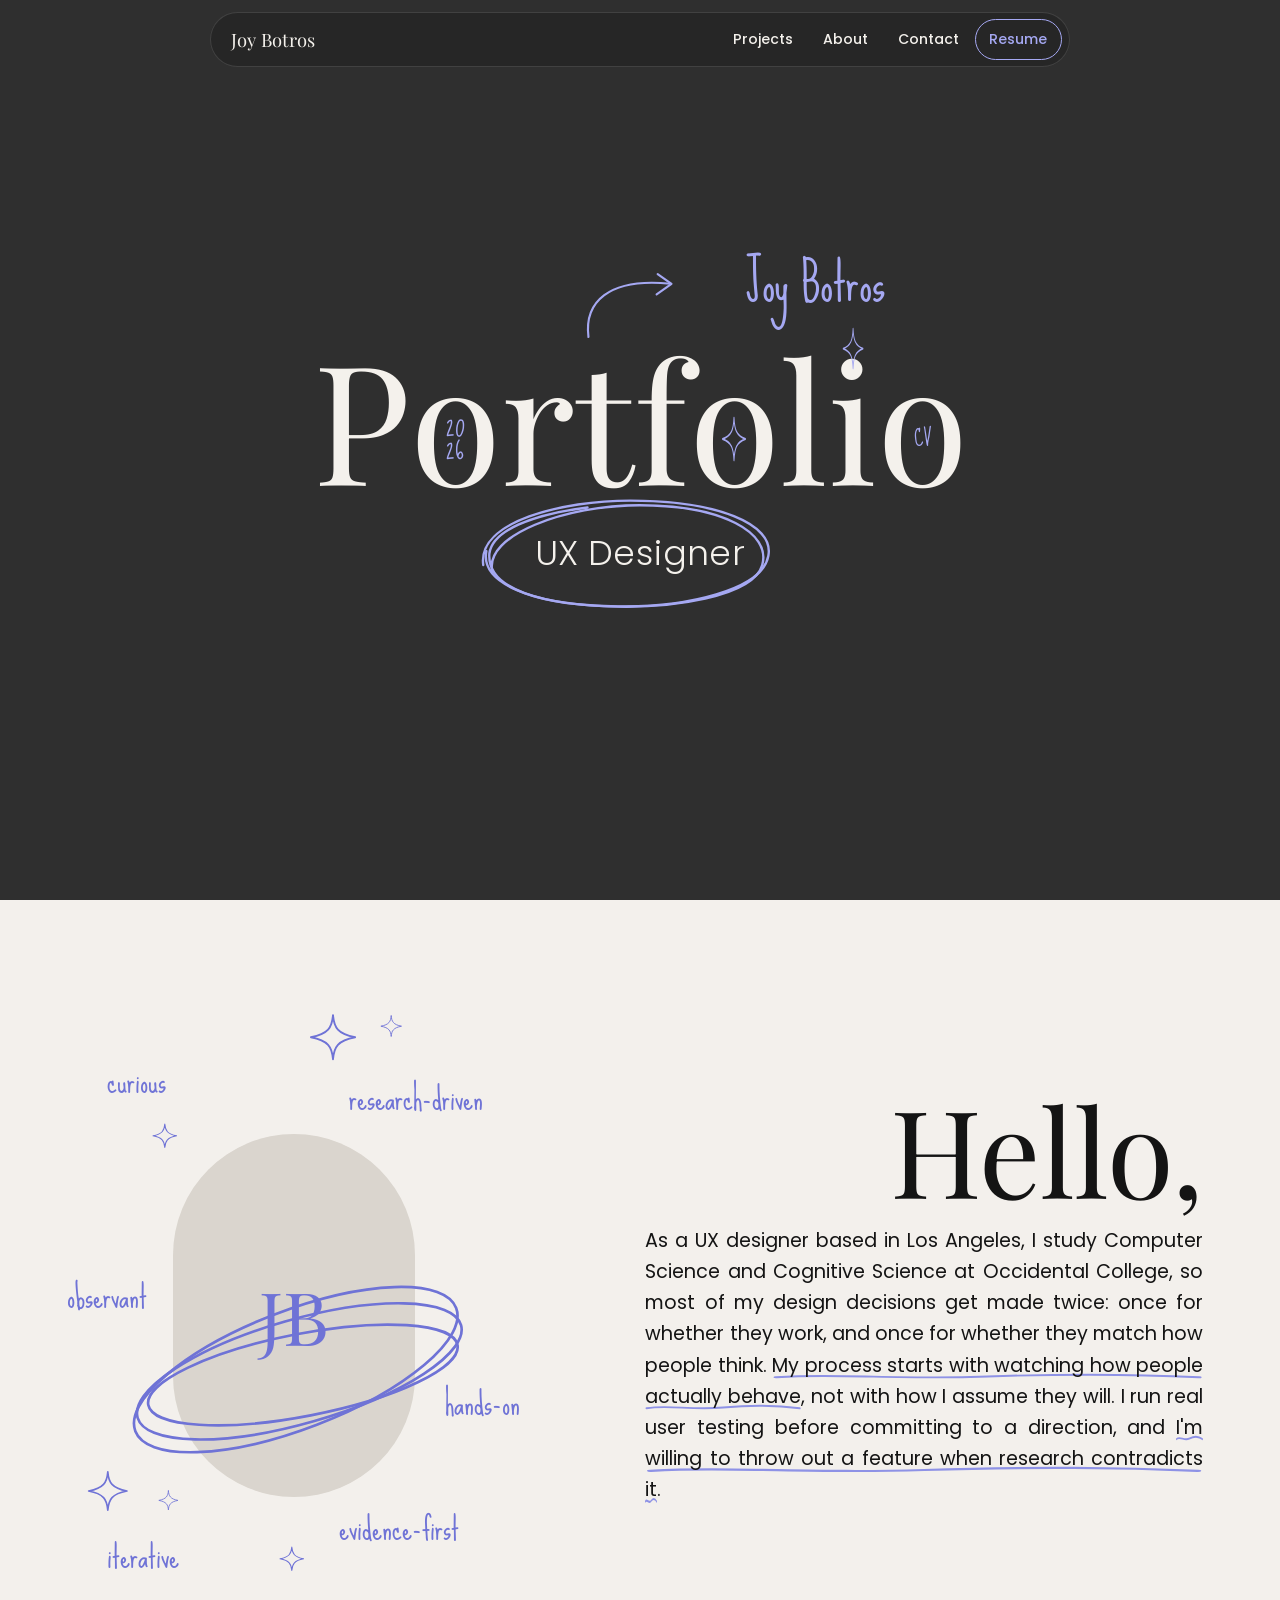
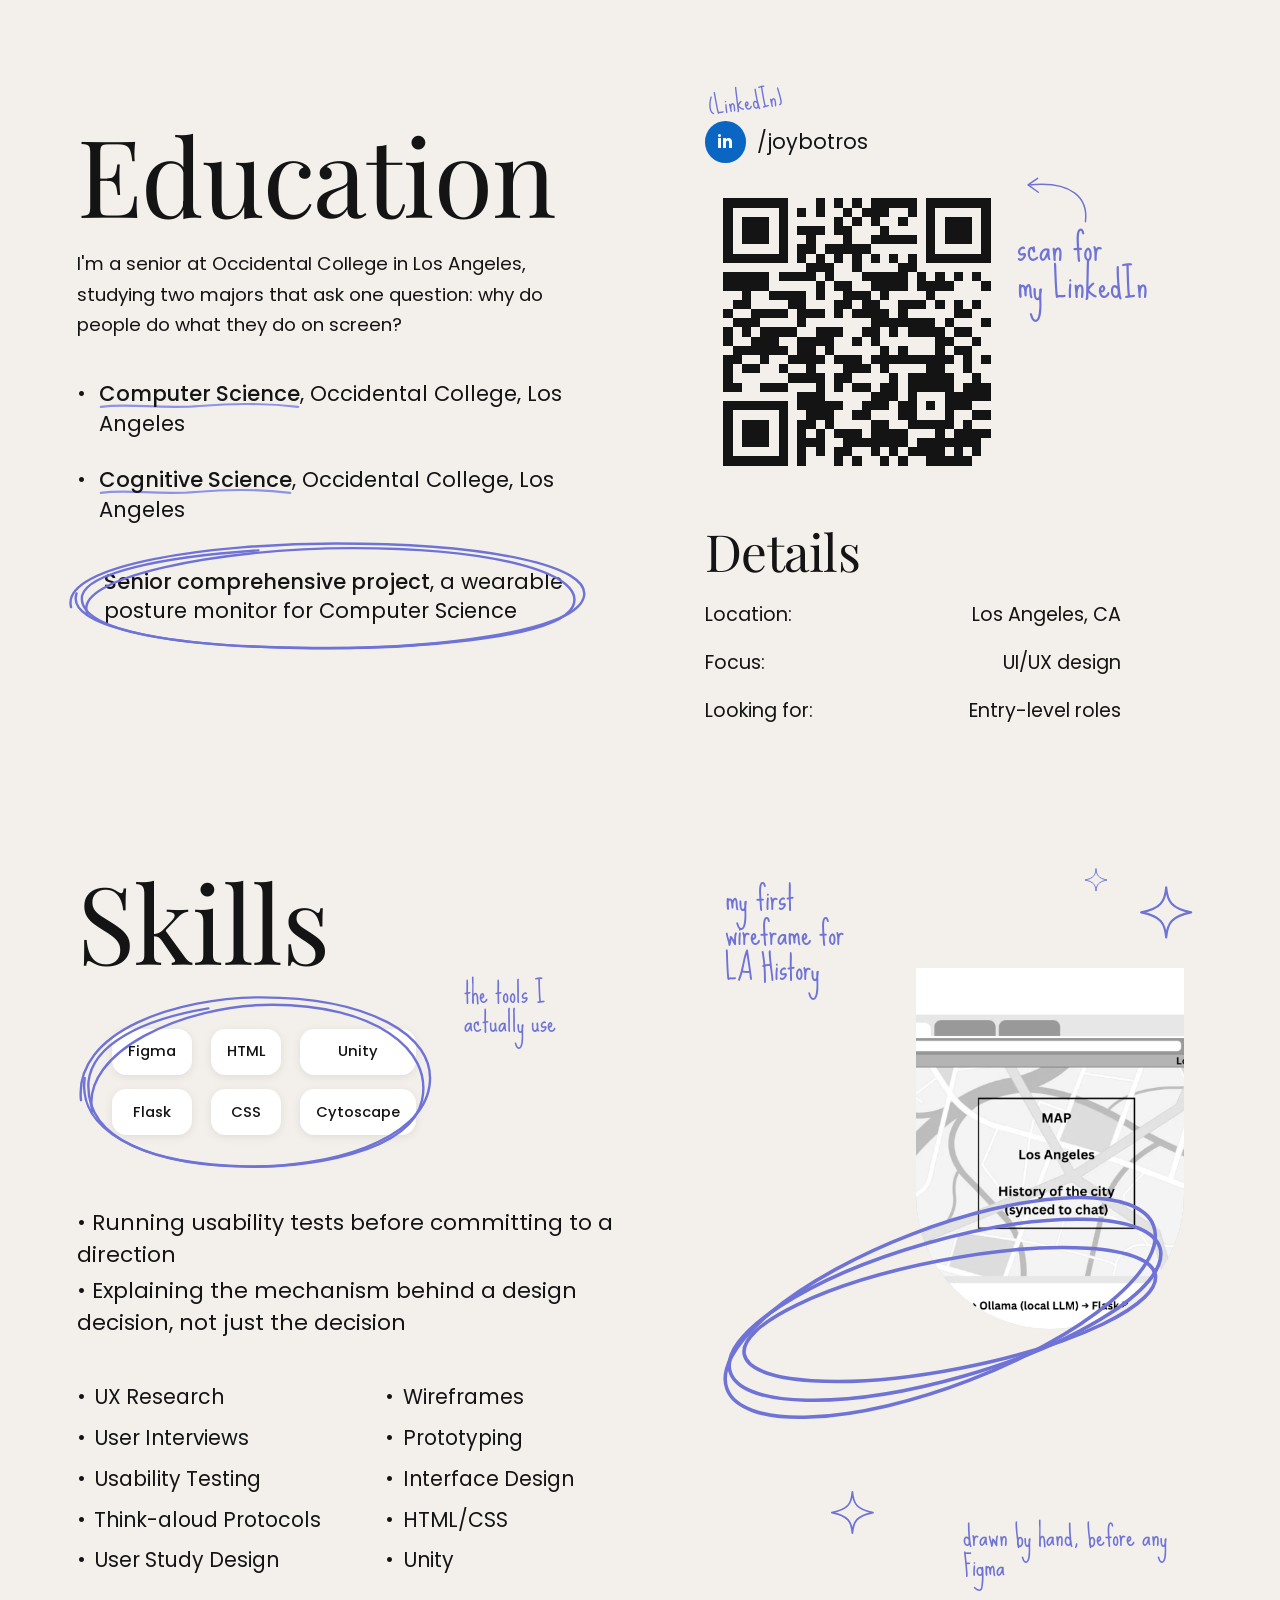
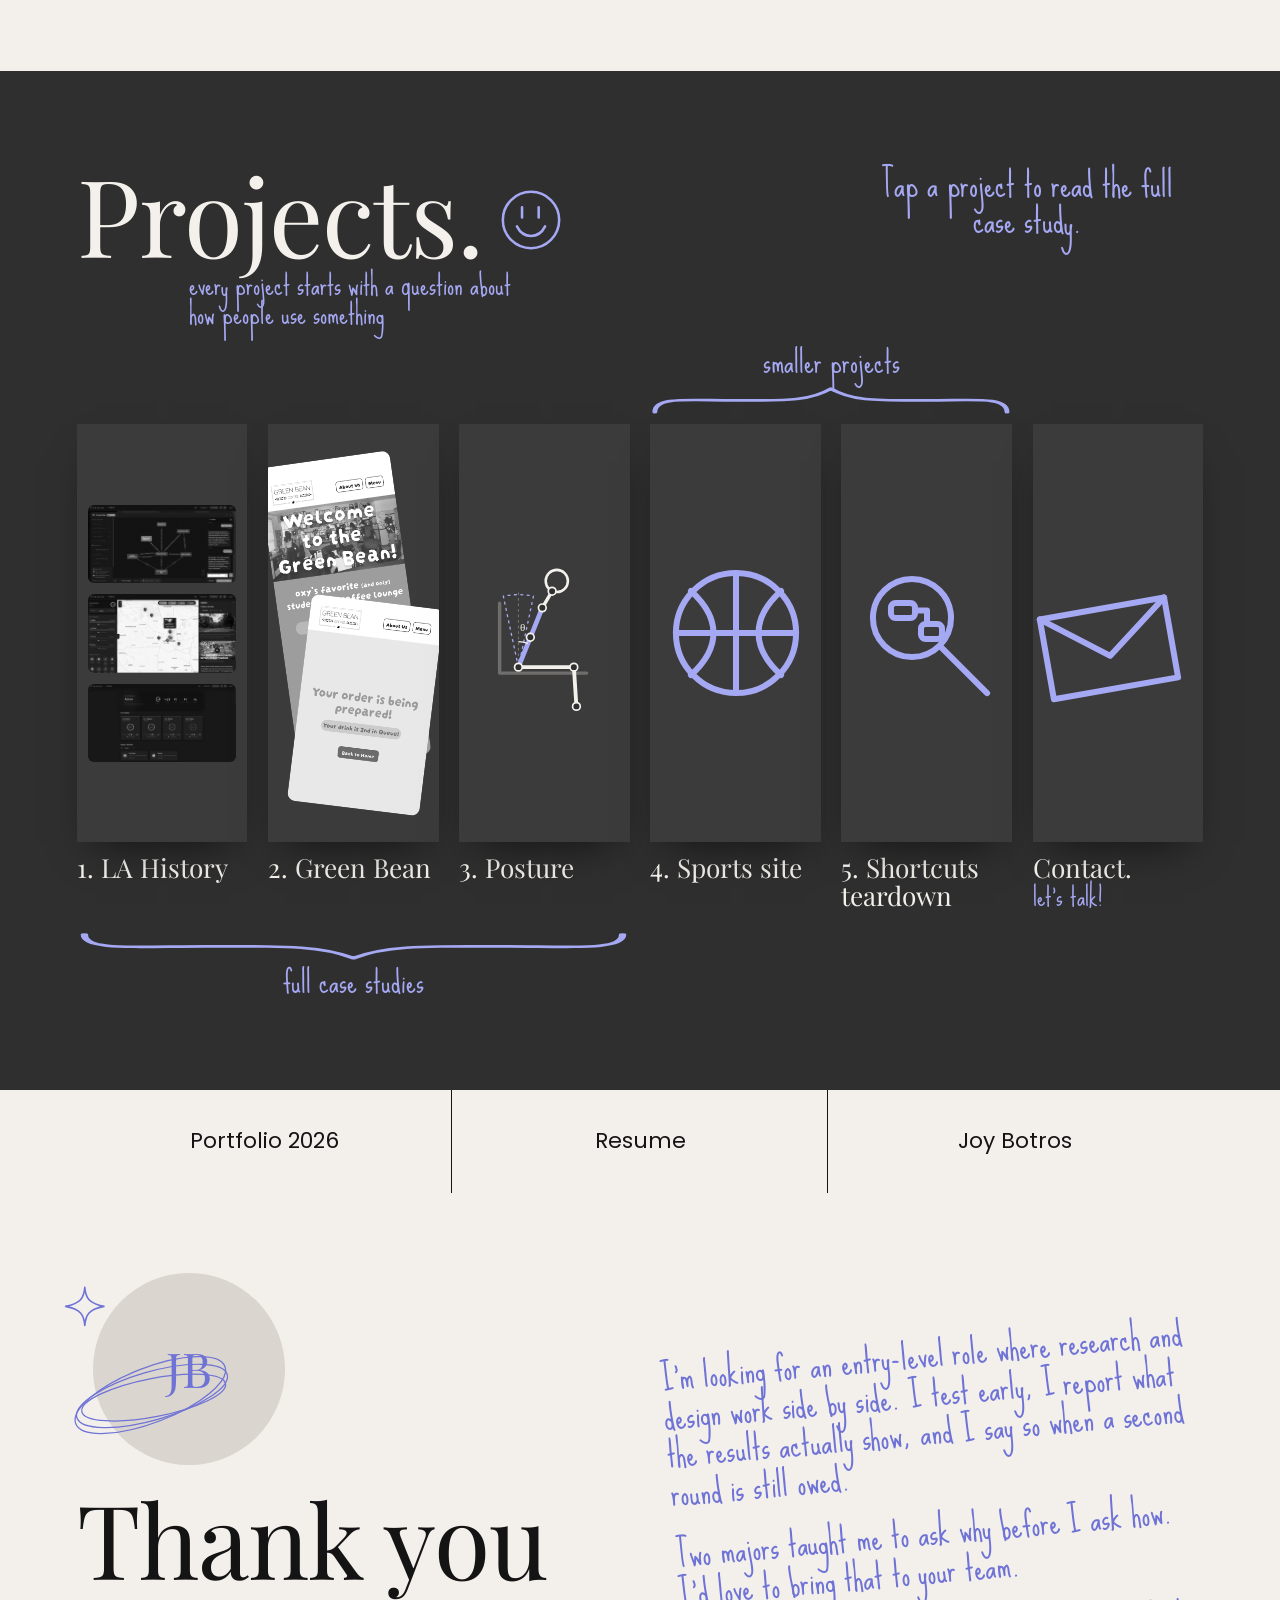
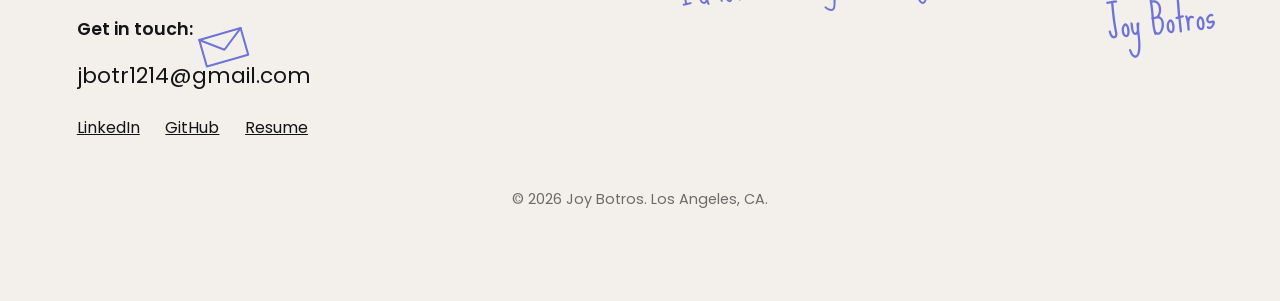
==== commit d315b0f6: "Rename index-2.html to index.html" ====
--- a/index.html
+++ b/index.html
@@ -1,858 +1,842 @@
 <!DOCTYPE html>
 <html lang="en">
 <head>
-<meta charset="UTF-8">
-<meta name="viewport" content="width=device-width, initial-scale=1.0">
+<meta charset="utf-8">
+<meta name="viewport" content="width=device-width, initial-scale=1">
 <title>Joy Botros, UX Design</title>
-<meta name="description" content="UX design portfolio of Joy Botros. Case studies in LA History, an educational history app, and The Green Bean, a campus cafe ordering app.">
+<meta name="description" content="UX design portfolio of Joy Botros. Case studies in LA History, an educational history app, The Green Bean, a campus cafe ordering app, and a wearable posture monitor.">
+<meta name="theme-color" content="#2F2F2F">
+<link rel="icon" href="data:image/svg+xml,%3Csvg xmlns='http://www.w3.org/2000/svg' viewBox='0 0 64 64'%3E%3Crect width='64' height='64' rx='14' fill='%232F2F2F'/%3E%3Ctext x='32' y='44' font-family='Georgia,serif' font-size='34' text-anchor='middle' fill='%23A5A8F2'%3EJB%3C/text%3E%3C/svg%3E">
 <link rel="preconnect" href="https://fonts.googleapis.com">
 <link rel="preconnect" href="https://fonts.gstatic.com" crossorigin>
-<link href="https://fonts.googleapis.com/css2?family=Fraunces:ital,opsz,wght@0,9..144,340;0,9..144,440;0,9..144,560;1,9..144,440&family=Public+Sans:wght@400;500;600&display=swap" rel="stylesheet">
+<link href="https://fonts.googleapis.com/css2?family=Playfair+Display:ital,wght@0,400;1,400&family=Poppins:ital,wght@0,300;0,400;0,500;0,600;1,300;1,400&family=Sue+Ellen+Francisco&display=swap" rel="stylesheet">
 <style>
-  :root{
-    --paper: #ECEEE8;
-    --paper-deep: #E1E4D9;
-    --paper-card: #F5F6F0;
-    --ink: #1B2420;
-    --ink-soft: #4B564C;
-    --ink-faint: #7A8378;
-    --rust: #B54A34;
-    --moss: #4B6350;
-    --brass: #A9822E;
-    --line: #C6CCBC;
-    --max: 1180px;
+:root{
+  --char:#2F2F2F; --char-2:#3B3B3B;
+  --paper:#F3F0EC; --paper-2:#E7E2DB;
+  --ink:#141414; --cream:#F4F1EC;
+  --hand-d:#A5A8F2; --hand-l:#6F73D6;
+  --serif:"Playfair Display","Bodoni Moda",Georgia,"Times New Roman",serif;
+  --sans:"Poppins","Helvetica Neue",Arial,sans-serif;
+  --f-hand:"Sue Ellen Francisco","Caveat","Segoe Print","Comic Sans MS",cursive;
+}
+*,*::before,*::after{box-sizing:border-box}
+html{scroll-behavior:smooth;-webkit-text-size-adjust:100%}
+@media (prefers-reduced-motion:reduce){html{scroll-behavior:auto}}
+b{font-weight:500}
+body{margin:0;background:var(--char);color:var(--ink);font-family:var(--sans);font-size:1.0625rem;line-height:1.6;-webkit-font-smoothing:antialiased}
+h1,h2,h3,p,dl,dd,figure,ul{margin:0}
+ul{padding:0}
+p{text-wrap:pretty}
+img,svg{display:block;max-width:100%}
+a{color:inherit}
+[hidden]{display:none!important}
+[id]{scroll-margin-top:70px}
+:focus-visible{outline:3px solid var(--focus,#4A4EC4);outline-offset:3px;border-radius:4px}
+h1[tabindex="-1"]:focus{outline:none}
+.sr{position:absolute;width:1px;height:1px;overflow:hidden;clip:rect(0 0 0 0);white-space:nowrap}
+.skip{position:absolute;left:1rem;top:-4rem;z-index:100;background:var(--cream);color:var(--ink);padding:.6rem 1rem;border-radius:8px}
+.skip:focus{top:1rem}
+
+/* ---- slides ---- */
+.slide{position:relative;overflow:hidden;padding:clamp(5.5rem,9vw,8rem) clamp(1.25rem,6vw,5rem) clamp(3.5rem,7vw,6rem)}
+.dark{background:var(--char);color:var(--cream);--hand:var(--hand-d);--focus:#C4C6F8}
+.light{background:var(--paper);color:var(--ink);--hand:var(--hand-l);--focus:#4A4EC4}
+.in{position:relative;max-width:1240px;margin-inline:auto}
+.serif{font-family:var(--serif);font-weight:400;letter-spacing:-.01em;line-height:1}
+.hand{font-family:var(--f-hand);color:var(--hand);font-weight:400;line-height:1.05}
+.h-big{font-size:clamp(3.6rem,8.4vw,7.5rem);line-height:.98}
+.pos{position:absolute}
+
+/* ---- doodles ---- */
+.d{fill:none;stroke:var(--hand);stroke-width:4;stroke-linecap:round;stroke-linejoin:round;overflow:visible}
+.ring{position:absolute;left:-5%;top:-14%;width:110%;height:128%;fill:none;stroke:var(--hand);stroke-width:2.4;stroke-linecap:round;overflow:visible;pointer-events:none}
+.circled{position:relative;display:inline-block;padding:.55em 1.25em}
+.u{background:url("data:image/svg+xml,%3Csvg xmlns='http://www.w3.org/2000/svg' viewBox='0 0 200 12' preserveAspectRatio='none'%3E%3Cpath d='M2 7C30 2 60 10 100 6S170 3 198 7' fill='none' stroke='%238E92E6' stroke-width='2.6' stroke-linecap='round'/%3E%3C/svg%3E") 0 100%/100% .5em no-repeat;padding-bottom:.14em;-webkit-box-decoration-break:clone;box-decoration-break:clone}
+
+/* ---- nav ---- */
+.nav{--focus:#C4C6F8;position:fixed;top:12px;left:50%;transform:translateX(-50%);z-index:60;display:flex;align-items:center;justify-content:space-between;gap:1rem;width:min(860px,calc(100% - 20px));padding:.4rem .45rem .4rem 1.3rem;background:rgba(38,38,38,.92);-webkit-backdrop-filter:blur(10px);backdrop-filter:blur(10px);border:1px solid rgba(255,255,255,.12);border-radius:999px;color:var(--cream);font-size:.88rem;font-weight:500}
+.nav a{text-decoration:none}
+.brand{white-space:nowrap;font-family:var(--serif);font-size:1.15rem;font-weight:400}
+.nav ul{display:flex;gap:.15rem;list-style:none;align-items:center}
+.nav li a{display:block;padding:.5rem .85rem;border-radius:999px;transition:color .15s}
+.nav li a:hover{color:var(--hand-d)}
+.nav li a.r{border:1.5px solid var(--hand-d);color:var(--hand-d)}
+.nav li a.r:hover{background:var(--hand-d);color:var(--char)}
+@media (max-width:620px){.nav .hs{display:none}.in-o{font-size:.17em}.in-o.cv{font-size:.14em}}
+
+/* ---- title slide ---- */
+.s-title{min-height:100svh;display:grid;place-items:center;padding-block:6rem 4rem}
+.title-wrap{position:relative;width:fit-content;margin-inline:auto;font-size:clamp(5rem,13vw,12.5rem);text-align:center}
+.big{font-family:var(--serif);font-weight:400;font-size:1em;line-height:1;letter-spacing:0;color:var(--cream);margin:0}
+.ch{position:relative;display:inline-block;line-height:1}
+.in-o{position:absolute;left:50%;top:63%;transform:translate(-50%,-50%);font-family:var(--f-hand);font-style:normal;color:var(--hand);font-size:.15em;line-height:.92;text-align:center;white-space:nowrap}
+.in-o.sp{width:.15em;height:.28em;font-size:1em}
+.in-o.cv{font-size:.13em}
+.ch.i .dot{position:absolute;left:50%;top:-.04em;width:.13em;height:.26em;transform:translateX(-45%)}
+.name-note{position:absolute;left:66%;top:-46%;font-family:var(--f-hand);color:var(--hand);font-size:.31em;line-height:1;white-space:nowrap}
+.name-arrow{position:absolute;left:41%;top:-.42em;width:.64em;height:.5em}
+.role{margin-top:.5rem;font-size:clamp(1.1rem,2.7vw,2.2rem);font-weight:300;text-align:center;letter-spacing:.01em}
+.role .circled{padding:.5em 1.4em}
+
+/* ---- hello ---- */
+.hello-grid{display:grid;grid-template-columns:minmax(0,.95fr) minmax(0,1.05fr);gap:clamp(2rem,5vw,5rem);align-items:center}
+.who{position:relative;aspect-ratio:1/1.12;width:100%;max-width:36rem}
+.arch{position:absolute;left:19%;top:21%;width:48%;aspect-ratio:1/1.5;border-radius:999px;overflow:hidden;background:#cfcbc5}
+.arch img{width:100%;height:100%;object-fit:cover;filter:grayscale(1)}
+.arch.nophoto{display:grid;place-items:center;background:#dad5ce}
+.arch.nophoto::after{content:"JB";font-family:var(--serif);font-size:clamp(2.6rem,6vw,4.6rem);color:var(--hand)}
+.orbit{stroke-width:3}
+.who .orbit{left:-6%;top:44%;width:110%;height:38%}
+.tr{position:absolute;font-family:var(--f-hand);color:var(--hand);font-size:clamp(1.25rem,2.5vw,2.2rem);line-height:1;white-space:nowrap}
+.hello-r{text-align:right}
+.hello{font-size:clamp(4rem,9.5vw,8.5rem);line-height:.95}
+.hello-r p{margin:1.2rem 0 0 auto;max-width:36rem;text-align:justify;hyphens:auto;font-size:clamp(1.02rem,1.5vw,1.35rem);line-height:1.62}
+
+/* ---- education ---- */
+.edu-grid{display:grid;grid-template-columns:minmax(0,1.05fr) minmax(0,.95fr);gap:clamp(2rem,6vw,6rem)}
+.edu-l p{margin-top:1.4rem;max-width:32rem;font-size:clamp(1rem,1.45vw,1.2rem);line-height:1.65}
+.bul{list-style:none;margin-top:2.4rem;display:grid;gap:1.7rem;font-size:clamp(1.05rem,1.65vw,1.45rem);line-height:1.4}
+.bul li{position:relative;padding-left:1.4rem}
+.bul li::before{content:"•";position:absolute;left:0}
+.bul .circled{padding:.7em 1.3em;margin-left:-1.4rem}
+.bul li:has(.circled)::before{display:none}
+.qr-block{position:relative;width:min(100%,19rem)}
+.li-note{position:absolute;left:.2rem;top:-2.4rem;transform:rotate(-8deg);font-family:var(--f-hand);color:var(--hand);font-size:1.5rem}
+.handle{display:flex;align-items:center;gap:.65rem;font-size:1.3rem}
+.badge{display:grid;place-items:center;width:2.6rem;height:2.6rem;border-radius:50%;background:#0A66C2;color:#fff;font-weight:700;font-size:1.05rem}
+.qr{width:100%;margin-top:1.1rem}
+.qr svg{width:100%;height:auto;fill:var(--ink);shape-rendering:crispEdges}
+.qr-hand{position:absolute;left:calc(100% + .5rem);top:15%;width:11rem;font-family:var(--f-hand);color:var(--hand);font-size:clamp(1.7rem,3vw,2.6rem);line-height:.95}
+.qr-hand svg{width:4.6rem;height:3rem;margin-bottom:.4rem;transform:scaleX(-1)}
+.det-h{margin-top:2.6rem;font-size:clamp(2.2rem,4vw,3.4rem)}
+.det{display:grid;grid-template-columns:auto 1fr;gap:1.1rem 2.5rem;margin-top:1.4rem;max-width:26rem;font-size:1.2rem}
+.det dt{font-weight:400}
+.det dd{text-align:right}
+
+/* ---- skills ---- */
+.skills-grid{display:grid;grid-template-columns:minmax(0,1.1fr) minmax(0,.9fr);gap:clamp(2rem,5vw,5rem)}
+.tools{position:relative;display:inline-grid;grid-template-columns:repeat(3,auto);gap:.9rem 1.2rem;padding:1.9rem 2.2rem;margin:1.6rem 0 2.6rem}
+.tools .ring{left:-3%;top:-5%;width:106%;height:110%}
+.tool{background:#fff;border-radius:.9rem;padding:.7rem 1rem;font-weight:500;font-size:.92rem;text-align:center;box-shadow:0 2px 10px rgba(0,0,0,.08)}
+.tools-note{position:absolute;left:calc(100% + .8rem);top:-1.2rem;width:9rem;font-family:var(--f-hand);color:var(--hand);font-size:clamp(1.3rem,2.2vw,1.9rem);line-height:1}
+.principles{list-style:none;display:grid;gap:.3rem;font-size:clamp(1.05rem,1.7vw,1.45rem);line-height:1.45;max-width:36rem}
+.skill-cols{display:grid;grid-template-columns:1fr 1fr;gap:0 2rem;margin-top:2.4rem;font-size:clamp(1rem,1.6vw,1.4rem);line-height:2}
+.skill-cols li{list-style:none;position:relative;padding-left:1.1rem}
+.skill-cols li::before{content:"•";position:absolute;left:0}
+.sk-r{position:relative;min-height:34rem}
+.sk-r .cap-t{left:0;top:2%;width:9rem;font-size:clamp(1.5rem,2.6vw,2.3rem)}
+.sk-arch{position:absolute;right:4%;top:14%;width:56%;aspect-ratio:1/1.35;border-radius:0 0 999px 999px;overflow:hidden;background:#ccc}
+.sk-arch img{width:100%;height:100%;object-fit:cover;filter:grayscale(1)}
+.sk-r .orbit{left:-4%;top:42%;width:112%;height:40%}
+.sk-r .cap-b{right:0;bottom:0;width:15rem;font-size:clamp(1.3rem,2.2vw,1.9rem);text-align:left}
+
+/* ---- projects ---- */
+.p-head{display:flex;justify-content:space-between;align-items:flex-start;gap:2rem}
+.p-head>div{flex:0 1 32rem}
+.p-title{display:flex;align-items:center;gap:1rem}
+.p-title .smile{width:clamp(2.8rem,5vw,4.4rem);height:clamp(2.8rem,5vw,4.4rem);margin-top:.8rem}
+.p-note-r{max-width:22rem;text-align:center;font-size:clamp(1.5rem,2.7vw,2.3rem);margin-top:.4rem}
+.p-note-l{margin:.3rem 0 0 clamp(2rem,10vw,7rem);max-width:22rem;font-size:clamp(1.3rem,2.2vw,1.9rem)}
+.brace-row,.tiles{display:grid;grid-template-columns:repeat(6,minmax(0,1fr));gap:clamp(.6rem,1.6vw,1.6rem)}
+.brace-row{align-items:end;margin-top:1rem}
+.brace-row .b{grid-column:4/span 2;text-align:center}
+.brace-row .b .hand{font-size:clamp(1.4rem,2.4vw,2.1rem)}
+.brace-row .b svg{width:100%;height:1.8rem;margin-top:.3rem}
+.tiles{margin-top:.6rem}
+.tile{display:block;text-decoration:none;color:inherit}
+.box{position:relative;aspect-ratio:1/2.45;background:var(--char-2);overflow:hidden;box-shadow:0 20px 40px -18px rgba(0,0,0,.6)}
+.box .stk{position:absolute;inset:0;display:flex;flex-direction:column;justify-content:center;gap:.7rem;padding:.7rem}
+.box img{width:100%;height:auto;border-radius:6px;filter:grayscale(1);transition:filter .3s}
+.tile:hover img,.tile:focus-visible img{filter:none}
+.box .cen{position:absolute;left:50%;top:50%;width:88%;transform:translate(-50%,-50%)}
+.box .ph{position:absolute;width:78%;border-radius:8px}
+.tile h3{margin-top:.75rem;font-family:var(--serif);font-weight:400;font-size:clamp(1rem,2.05vw,1.85rem);line-height:1.05}
+.tile .hand{font-size:clamp(1.2rem,2vw,1.7rem);margin-top:.15rem}
+.brace-b{margin-top:1rem}
+.brace-b .b{grid-column:1/span 3;text-align:center}
+.brace-b svg{width:100%;height:1.8rem;transform:scaleY(-1);margin-bottom:.3rem}
+.brace-b .hand{font-size:clamp(1.4rem,2.4vw,2.1rem)}
+@media (max-width:900px){
+  .tiles{grid-template-columns:repeat(3,minmax(0,1fr));gap:1.2rem}
+  .brace-row{display:none}
+  .box{aspect-ratio:1/1.6}
+}
+@media (max-width:520px){.tiles{grid-template-columns:repeat(2,minmax(0,1fr))}}
+
+/* ---- thank you ---- */
+.s-thanks{padding-top:0}
+.top-row{display:grid;grid-template-columns:repeat(3,1fr);text-align:center;font-size:clamp(.95rem,1.7vw,1.5rem);font-weight:400;border-bottom:0;height:clamp(3.4rem,8vw,7rem);align-items:center;margin-bottom:clamp(2rem,5vw,4rem)}
+.top-row>*{position:relative;height:100%;display:grid;place-items:center;text-decoration:none}
+.top-row>*:not(:last-child)::after{content:"";position:absolute;right:0;top:0;height:100%;width:1px;background:var(--ink)}
+.thanks-grid{display:grid;grid-template-columns:minmax(0,1fr) minmax(0,1fr);gap:clamp(2rem,5vw,5rem);align-items:center}
+.me{position:relative;width:clamp(8rem,17vw,12rem);aspect-ratio:1;border-radius:50%;overflow:hidden;background:#cfcbc5;margin:1rem 0 1.4rem 1rem}
+.me img{width:100%;height:100%;object-fit:cover;filter:grayscale(1)}
+.me.nophoto{display:grid;place-items:center;background:#dad5ce}
+.me.nophoto::after{content:"JB";font-family:var(--serif);font-size:clamp(2rem,4vw,3rem);color:var(--hand)}
+.me-wrap{position:relative;width:fit-content}
+.me-wrap .orbit{left:-14%;top:38%;width:135%;height:52%}
+.thanks{font-size:clamp(3.4rem,8vw,7.2rem);line-height:1}
+.git{margin-top:1.6rem;font-weight:600;font-size:1.1rem}
+.mail{position:relative;display:inline-block;margin-top:1rem;font-size:clamp(1rem,1.7vw,1.35rem);text-decoration:none}
+.mail:hover{text-decoration:underline}
+.mail .env{position:absolute;left:52%;top:-2.1rem;width:3.2rem;height:2.6rem;transform:rotate(-16deg)}
+.other{display:flex;flex-wrap:wrap;gap:.4rem 1.6rem;margin-top:1.3rem;font-size:1rem}
+.letter{font-family:var(--f-hand);color:var(--hand);font-size:clamp(1.5rem,2.7vw,2.4rem);line-height:1.12;transform:rotate(-5deg);max-width:34rem;margin-inline:auto}
+.letter p+p{margin-top:1.4rem}
+.letter .sig{text-align:right;margin-top:1.6rem;font-size:1.15em}
+.foot{margin-top:3rem;font-size:.9rem;opacity:.6;text-align:center}
+
+/* ---- case studies ---- */
+.back{display:inline-flex;align-items:center;gap:.5rem;text-decoration:none;font-family:var(--f-hand);color:var(--hand);font-size:1.7rem;margin-bottom:1.6rem}
+.back svg{width:3rem;height:1.6rem}
+.back:hover{text-decoration:underline}
+.c-intro-grid{display:grid;grid-template-columns:minmax(0,.95fr) minmax(0,1.05fr);gap:clamp(2rem,5vw,5rem);align-items:center}
+.c-title{font-size:clamp(3.4rem,7.6vw,6.8rem);line-height:.98}
+.c-intro-grid p.lead{margin-top:1.4rem;max-width:34rem;font-size:clamp(1.02rem,1.5vw,1.3rem);line-height:1.6}
+.c-list{margin:1.1rem 0 0;padding-left:1.2rem;max-width:34rem;line-height:1.55}
+.c-list li{margin-bottom:.4rem}
+.c-meta{display:grid;grid-template-columns:1fr 1fr;gap:1.1rem 2rem;margin-top:2rem;max-width:36rem}
+.c-meta dt{font-family:var(--f-hand);color:var(--hand);font-size:1.5rem;line-height:1}
+.c-meta dd{font-size:.95rem;line-height:1.45;margin-top:.15rem}
+.challenge{position:relative;margin-top:3rem}
+.challenge .hand{display:inline-flex;align-items:flex-start;gap:.4rem;font-size:clamp(1.7rem,3vw,2.5rem)}
+.challenge .hand svg{width:3.4rem;height:2.4rem;margin-top:-.4rem}
+.challenge .circled{display:block;width:fit-content;max-width:30rem;margin:.9rem 0 0 .5rem;font-size:clamp(1.05rem,1.6vw,1.3rem);line-height:1.45}
+.frames{position:relative;width:100%;aspect-ratio:1/1.02}
+.fr{position:absolute;margin:0;border-radius:14px;overflow:hidden;background:#1d1d1d;box-shadow:0 30px 50px -22px rgba(0,0,0,.75);border:1px solid rgba(255,255,255,.08)}
+.fr img{width:100%;height:auto}
+.lbl{position:absolute;font-family:var(--f-hand);color:var(--hand);font-size:clamp(1.3rem,2.2vw,1.9rem);line-height:1}
+.lbl.v{writing-mode:vertical-rl;transform:rotate(180deg)}
+.la-a{left:0;top:5%;width:82%;rotate:-6deg}
+.la-b{right:0;bottom:5%;width:62%;rotate:5deg}
+.gb-a{left:6%;top:4%;width:40%;rotate:-9deg}
+.gb-b{right:8%;bottom:2%;width:42%;rotate:7deg}
+.po-fig{position:absolute;inset:4% 10% 4% 0;width:90%;height:92%;overflow:visible}
+.po-fig .fig{width:100%;height:100%;--cream:#F4F1EC}
+.stat-zone{position:relative;aspect-ratio:1/1.05;width:100%;max-width:36rem}
+.dev{position:absolute;left:26%;top:12%;width:46%;margin:0;border-radius:18px;overflow:hidden;background:#fff;box-shadow:0 26px 44px -20px rgba(0,0,0,.45);border:1px solid rgba(0,0,0,.08)}
+.dev img,.dev svg{width:100%;height:auto}
+.dev.tall{left:34%;width:32%}
+.dev.wide{left:14%;top:22%;width:72%}
+.stat{position:absolute;text-align:center;font-family:var(--f-hand);color:var(--hand);line-height:.95;padding:1.2rem 1.6rem}
+.stat b{display:block;font-weight:400;font-size:clamp(2.6rem,5.2vw,4.4rem)}
+.stat span{display:block;font-size:clamp(1.15rem,2.1vw,1.75rem);max-width:9rem;margin-inline:auto}
+.stat .ring{left:-6%;top:-8%;width:112%;height:116%}
+.stat-zone .orbit{left:-6%;top:40%;width:112%;height:36%}
+.c-two{display:grid;grid-template-columns:minmax(0,1fr) minmax(0,1fr);gap:clamp(2rem,5vw,5rem);align-items:center}
+.c-r{text-align:right}
+.c-h{font-size:clamp(3.2rem,6.4vw,5.6rem);line-height:.98}
+.c-r .txt{margin:1.3rem 0 0 auto;max-width:36rem;text-align:justify;hyphens:auto;font-size:clamp(1.02rem,1.45vw,1.25rem);line-height:1.62}
+.c-r .txt+.txt{margin-top:1rem}
+.hh{font-family:var(--f-hand);color:var(--hand);font-size:1.35em;line-height:1;margin-right:.25em}
+.quote{position:relative;margin:2.4rem 0 0 auto;max-width:34rem;font-style:italic;font-weight:300;font-size:clamp(1.05rem,1.5vw,1.3rem);line-height:1.6;text-align:right}
+.quote .att{display:block;margin-top:.7rem;font-style:normal;font-family:var(--f-hand);color:var(--hand);font-size:1.7rem}
+.qm{font-family:var(--f-hand);color:var(--hand);font-style:normal;font-size:2.6rem;line-height:0;vertical-align:-.35em;margin-inline:.1em}
+.cap{font-family:var(--f-hand);color:var(--hand);font-size:clamp(1.2rem,2vw,1.6rem);line-height:1.05;margin-top:.5rem}
+.figs{display:grid;grid-template-columns:repeat(auto-fit,minmax(min(100%,17rem),1fr));gap:2rem;margin-top:3.5rem;align-items:start}
+.figs img{width:100%;height:auto;border-radius:12px;box-shadow:0 20px 36px -20px rgba(0,0,0,.55);border:1px solid rgba(128,128,128,.25);background:#fff}
+.figs.phones{grid-template-columns:repeat(auto-fit,minmax(min(100%,13rem),1fr));max-width:56rem}
+.figs.phones img{max-width:19rem}
+.c-design .c-h{max-width:40rem}
+.ba-list{display:grid;gap:2.6rem;margin-top:2.6rem}
+.ba-t{font-family:var(--f-hand);color:var(--hand);font-size:clamp(1.8rem,3vw,2.6rem);line-height:1}
+.ba{display:grid;grid-template-columns:1fr 1fr;gap:clamp(1.5rem,4vw,4rem);margin-top:.9rem}
+.ba>div{display:grid;grid-template-columns:2.8rem 1fr;gap:1rem;align-items:start}
+.ba svg{width:2.8rem;height:2.8rem}
+.ba .l{font-family:var(--f-hand);color:var(--hand);font-size:1.6rem;line-height:1}
+.ba p{margin-top:.25rem;font-size:clamp(1.02rem,1.45vw,1.25rem);line-height:1.55}
+.ba .before p{opacity:.7}
+.btn{display:inline-block;margin-top:1.8rem;padding:.8rem 1.6rem;border:1.5px solid var(--hand);border-radius:999px;text-decoration:none;font-weight:500;color:inherit;transition:background .2s,color .2s}
+.btn:hover{background:var(--hand);color:var(--char)}
+.steps{display:grid;grid-template-columns:repeat(auto-fit,minmax(min(100%,14rem),1fr));gap:2.4rem;margin-top:3rem;list-style:none}
+.steps li{position:relative}
+.steps .n{position:relative;display:inline-block;font-family:var(--f-hand);color:var(--hand);font-size:3rem;line-height:1;padding:.3em .6em}
+.steps .n .ring{left:0;top:0;width:100%;height:100%}
+.steps h3{font-family:var(--serif);font-weight:400;font-size:clamp(1.4rem,2vw,1.8rem);line-height:1.1;margin-top:.8rem}
+.steps p{margin-top:.6rem;font-size:1.02rem;line-height:1.55}
+.next-c{display:block;margin-top:4rem;text-decoration:none}
+.next-c .hand{font-size:clamp(1.6rem,2.6vw,2.2rem)}
+.next-c .serif{display:block;font-size:clamp(2.8rem,7vw,6rem);line-height:.98;margin-top:.4rem;text-decoration:underline;text-decoration-color:transparent;text-decoration-thickness:2px;text-underline-offset:.1em;transition:text-decoration-color .2s}
+.next-c:hover .serif{text-decoration-color:var(--hand)}
+.txt-l{max-width:38rem;font-size:clamp(1.05rem,1.55vw,1.3rem);line-height:1.65;margin-top:1.4rem}
+
+@media (max-width:900px){
+  .p-head{flex-direction:column}
+  .hello-grid,.edu-grid,.skills-grid,.c-intro-grid,.c-two,.thanks-grid{grid-template-columns:1fr}
+  .hello-r{order:-1}
+  .who{margin-inline:auto}
+  .qr-hand{position:static;width:auto;margin-top:.8rem;display:flex;align-items:center;gap:.6rem}
+  .qr-hand svg{margin:0}
+  .tools-note{position:static;width:auto;margin-top:.6rem}
+  .sk-r{min-height:30rem}
+  .c-r{text-align:left}
+  .c-r .txt,.quote{margin-left:0;text-align:left}
+  .ba{grid-template-columns:1fr}
+  .frames{max-width:34rem;margin-inline:auto}
+  .stat-zone{margin-inline:auto}
+  .top-row{font-size:.85rem}
+}
+</style>
+<noscript><style>[hidden]{display:block!important}</style></noscript>
+</head>
+<body>
+
+<svg width="0" height="0" style="position:absolute" aria-hidden="true" focusable="false">
+  <defs>
+    <symbol id="d-sparkle" viewBox="0 0 100 100"><path d="M50 4C52 30 60 43 96 50C60 57 52 70 50 96C48 70 40 57 4 50C40 43 48 30 50 4Z"/></symbol>
+    <symbol id="d-arrow" viewBox="0 0 200 130"><path d="M14 124C6 60 50 12 168 24"/><path d="M144 6L170 24L142 44"/></symbol>
+    <symbol id="d-arrow-l" viewBox="0 0 120 60"><path d="M112 34C80 46 44 44 12 28"/><path d="M32 8L10 28L36 48"/></symbol>
+    <symbol id="d-smile" viewBox="0 0 100 100"><circle cx="50" cy="50" r="44"/><path d="M36 30V46M62 30V46"/><path d="M28 60C38 80 62 80 72 60"/></symbol>
+    <symbol id="d-sad" viewBox="0 0 100 100"><circle cx="50" cy="50" r="44"/><path d="M36 30V46M62 30V46"/><path d="M30 76C40 58 60 58 70 76"/></symbol>
+    <symbol id="d-envelope" viewBox="0 0 100 80"><path d="M8 14H92V68H8Z"/><path d="M8 14L50 46L92 14"/></symbol>
+    <symbol id="d-orbit" viewBox="0 0 400 240">
+      <ellipse cx="200" cy="120" rx="188" ry="58" transform="rotate(-16 200 120)"/>
+      <ellipse cx="204" cy="124" rx="176" ry="46" transform="rotate(-11 204 124)"/>
+      <ellipse cx="196" cy="118" rx="192" ry="66" transform="rotate(-21 196 118)"/>
+    </symbol>
+    <symbol id="d-brace" viewBox="0 0 300 44"><path d="M4 40C4 16 30 22 70 22C110 22 132 24 150 4C168 24 190 22 230 22C270 22 296 16 296 40"/></symbol>
+    <symbol id="d-smile-big" viewBox="0 0 100 100"><circle cx="50" cy="50" r="44"/><path d="M36 30V46M62 30V46"/><path d="M28 60C38 80 62 80 72 60"/></symbol>
+    <symbol id="d-ball" viewBox="0 0 100 100"><circle cx="50" cy="50" r="40"/><path d="M50 10V90M10 50H90M20 22C40 40 40 60 20 78M80 22C60 40 60 60 80 78"/></symbol>
+    <symbol id="d-tear" viewBox="0 0 100 100"><circle cx="40" cy="40" r="26"/><path d="M60 60L90 90"/><rect x="26" y="30" width="16" height="10" rx="3"/><rect x="46" y="44" width="14" height="10" rx="3"/><path d="M42 35H50V44"/></symbol>
+
+    <path id="ring-a" vector-effect="non-scaling-stroke" d="M8 60C4 22 60 4 104 4C160 4 198 24 194 52C190 82 140 97 96 96C48 95 10 82 12 50C14 30 40 16 76 10"/>
+    <path id="ring-b" vector-effect="non-scaling-stroke" d="M14 66C8 34 62 8 110 8C164 8 196 32 190 60C184 88 130 98 90 96C40 94 6 76 10 48"/>
+
+    <symbol id="posture-art" viewBox="0 0 400 440">
+      <rect width="400" height="440" fill="#ECE8E1"/>
+      <path d="M140 300L104.7 133.7A170 170 0 0 1 175.3 133.7Z" fill="var(--hand)" opacity=".25"/>
+      <path d="M140 300V118" stroke="var(--ink)" stroke-opacity=".4" stroke-width="2" stroke-dasharray="6 7" fill="none"/>
+      <path d="M96 150V314H300" fill="none" stroke="var(--ink)" stroke-opacity=".2" stroke-width="10" stroke-linecap="round" stroke-linejoin="round"/>
+      <path d="M140 300H270L276 392" fill="none" stroke="var(--ink)" stroke-width="12" stroke-linecap="round" stroke-linejoin="round"/>
+      <path d="M140 300L196 161" stroke="var(--hand)" stroke-width="14" stroke-linecap="round" fill="none"/>
+      <path d="M196 161L219 122" stroke="var(--ink)" stroke-width="10" stroke-linecap="round" fill="none"/>
+      <circle cx="230" cy="98" r="26" fill="var(--ink)"/>
+      <path d="M140 240A60 60 0 0 1 162.5 244.4" fill="none" stroke="var(--ink)" stroke-width="3"/>
+      <text x="144" y="216" font-family="Sue Ellen Francisco, Georgia, serif" font-size="26" fill="var(--ink)">θ</text>
+      <g fill="#ECE8E1" stroke="var(--ink)" stroke-width="4"><circle cx="140" cy="300" r="9"/><circle cx="168" cy="230" r="9"/><circle cx="196" cy="161" r="9"/><circle cx="219" cy="122" r="9"/><circle cx="270" cy="300" r="9"/><circle cx="276" cy="392" r="9"/></g>
+    </symbol>
+
+    <symbol id="posture-line" viewBox="0 0 400 440">
+      <path d="M140 300L104.7 133.7A170 170 0 0 1 175.3 133.7Z" fill="none" stroke="var(--hand)" stroke-width="3" stroke-dasharray="7 8"/>
+      <path d="M140 300V118" stroke="var(--cream)" stroke-opacity=".4" stroke-width="2" stroke-dasharray="6 7" fill="none"/>
+      <path d="M96 150V314H300" fill="none" stroke="var(--cream)" stroke-opacity=".28" stroke-width="8" stroke-linecap="round" stroke-linejoin="round"/>
+      <path d="M140 300H270L276 392" fill="none" stroke="var(--cream)" stroke-width="9" stroke-linecap="round" stroke-linejoin="round"/>
+      <path d="M140 300L196 161" stroke="var(--hand)" stroke-width="11" stroke-linecap="round" fill="none"/>
+      <path d="M196 161L219 122" stroke="var(--cream)" stroke-width="8" stroke-linecap="round" fill="none"/>
+      <circle cx="230" cy="98" r="26" fill="none" stroke="var(--cream)" stroke-width="6"/>
+      <path d="M140 240A60 60 0 0 1 162.5 244.4" fill="none" stroke="var(--cream)" stroke-width="3"/>
+      <text x="144" y="216" font-family="Sue Ellen Francisco, Georgia, serif" font-size="26" fill="var(--cream)">θ</text>
+      <g fill="#2F2F2F" stroke="var(--cream)" stroke-width="4"><circle cx="140" cy="300" r="9"/><circle cx="168" cy="230" r="9"/><circle cx="196" cy="161" r="9"/><circle cx="219" cy="122" r="9"/><circle cx="270" cy="300" r="9"/><circle cx="276" cy="392" r="9"/></g>
+    </symbol>
+  </defs>
+</svg>
+
+<a class="skip" href="#main">Skip to content</a>
+
+<header class="nav">
+  <a class="brand" href="#top">Joy Botros</a>
+  <nav aria-label="Primary">
+    <ul>
+      <li><a href="#projects">Projects</a></li>
+      <li class="hs"><a href="#about">About</a></li>
+      <li><a href="#contact">Contact</a></li>
+      <li><a class="r" href="resume.pdf" target="_blank" rel="noopener">Resume</a></li>
+    </ul>
+  </nav>
+</header>
+
+<main id="main">
+
+<!-- =====================  HOME  ===================== -->
+<div id="view-home">
+
+  <!-- Title -->
+  <section class="slide dark s-title" id="top">
+    <div class="in" style="text-align:center">
+      <div class="title-wrap">
+        <span class="name-note" aria-hidden="true">Joy Botros</span>
+        <svg class="d name-arrow" viewBox="0 0 200 130" aria-hidden="true"><use href="#d-arrow"/></svg>
+        <h1 class="big" aria-label="Portfolio 2026. Joy Botros, UX Designer."><span aria-hidden="true">P<span class="ch">o<em class="in-o">20<br>26</em></span>rtf<span class="ch">o<svg class="d in-o sp" viewBox="0 0 100 100" preserveAspectRatio="none"><use href="#d-sparkle"/></svg></span>l<span class="ch i">i<svg class="d dot" viewBox="0 0 100 100" preserveAspectRatio="none"><use href="#d-sparkle"/></svg></span><span class="ch">o<em class="in-o cv">CV</em></span></span></h1>
+      </div>
+      <p class="role"><span class="circled">UX Designer<svg class="ring" viewBox="0 0 200 100" preserveAspectRatio="none" aria-hidden="true"><use href="#ring-a"/><use href="#ring-b"/></svg></span></p>
+    </div>
+  </section>
+
+  <!-- Hello -->
+  <section class="slide light s-hello" id="about">
+    <div class="in hello-grid">
+      <div class="who">
+        <div class="arch"><img src="images/joy.jpg" alt="Portrait of Joy Botros" onerror="this.parentNode.classList.add('nophoto');this.remove()"></div>
+        <svg class="d pos orbit" viewBox="0 0 400 240" aria-hidden="true"><use href="#d-orbit"/></svg>
+        <span class="tr" style="left:6%;top:9%">curious</span>
+        <svg class="d pos" style="left:15%;top:19%;width:1.6rem;height:1.6rem" viewBox="0 0 100 100" aria-hidden="true"><use href="#d-sparkle"/></svg>
+        <svg class="d pos" style="left:46%;top:-1%;width:3rem;height:3.4rem" viewBox="0 0 100 100" aria-hidden="true"><use href="#d-sparkle"/></svg>
+        <svg class="d pos" style="left:60%;top:0;width:1.4rem;height:1.4rem" viewBox="0 0 100 100" aria-hidden="true"><use href="#d-sparkle"/></svg>
+        <span class="tr" style="left:54%;top:12%">research-driven</span>
+        <span class="tr" style="left:-2%;top:47%">observant</span>
+        <span class="tr" style="left:73%;top:66%">hands-on</span>
+        <span class="tr" style="left:52%;top:88%">evidence-first</span>
+        <span class="tr" style="left:6%;top:93%">iterative</span>
+        <svg class="d pos" style="left:2%;top:80%;width:2.6rem;height:3rem" viewBox="0 0 100 100" aria-hidden="true"><use href="#d-sparkle"/></svg>
+        <svg class="d pos" style="left:16%;top:84%;width:1.3rem;height:1.3rem" viewBox="0 0 100 100" aria-hidden="true"><use href="#d-sparkle"/></svg>
+        <svg class="d pos" style="left:40%;top:94%;width:1.6rem;height:1.6rem" viewBox="0 0 100 100" aria-hidden="true"><use href="#d-sparkle"/></svg>
+      </div>
+      <div class="hello-r">
+        <h2 class="serif hello">Hello,</h2>
+        <p>As a UX designer based in Los Angeles, I study Computer Science and Cognitive Science at Occidental College, so most of my design decisions get made twice: once for whether they work, and once for whether they match how people think. <span class="u">My process starts with watching how people actually behave</span>, not with how I assume they will. I run real user testing before committing to a direction, and <span class="u">I'm willing to throw out a feature when research contradicts it</span>.</p>
+      </div>
+    </div>
+  </section>
+
+  <!-- Education -->
+  <section class="slide light s-edu" id="education" style="padding-top:clamp(2rem,4vw,4rem)">
+    <div class="in edu-grid">
+      <div class="edu-l">
+        <h2 class="serif h-big">Education</h2>
+        <p>I'm a senior at Occidental College in Los Angeles, studying two majors that ask one question: why do people do what they do on screen?</p>
+        <ul class="bul">
+          <li><b><span class="u">Computer Science</span></b>, Occidental College, Los Angeles</li>
+          <li><b><span class="u">Cognitive Science</span></b>, Occidental College, Los Angeles</li>
+          <li><span class="circled"><b>Senior comprehensive project</b>, a wearable posture monitor for Computer Science<svg class="ring" viewBox="0 0 200 100" preserveAspectRatio="none" aria-hidden="true"><use href="#ring-a"/><use href="#ring-b"/></svg></span></li>
+        </ul>
+      </div>
+      <div class="edu-r">
+        <div class="qr-block">
+          <span class="li-note" aria-hidden="true">(LinkedIn)</span>
+          <div class="handle"><span class="badge" aria-hidden="true">in</span><a href="https://www.linkedin.com/in/joybotros/" target="_blank" rel="noopener" style="text-decoration:none">/joybotros</a></div>
+          <div class="qr">
+            <svg viewBox="0 0 33 33" role="img" aria-label="QR code linking to Joy Botros on LinkedIn"><path d="M2 2h7v1h-7zM12 2h1v1h-1zM14 2h1v1h-1zM16 2h1v1h-1zM18 2h5v1h-5zM24 2h7v1h-7zM2 3h1v1h-1zM8 3h1v1h-1zM10 3h1v1h-1zM12 3h1v1h-1zM15 3h1v1h-1zM17 3h3v1h-3zM22 3h1v1h-1zM24 3h1v1h-1zM30 3h1v1h-1zM2 4h1v1h-1zM4 4h3v1h-3zM8 4h1v1h-1zM14 4h1v1h-1zM16 4h1v1h-1zM18 4h1v1h-1zM21 4h1v1h-1zM24 4h1v1h-1zM26 4h3v1h-3zM30 4h1v1h-1zM2 5h1v1h-1zM4 5h3v1h-3zM8 5h1v1h-1zM10 5h3v1h-3zM14 5h2v1h-2zM19 5h1v1h-1zM24 5h1v1h-1zM26 5h3v1h-3zM30 5h1v1h-1zM2 6h1v1h-1zM4 6h3v1h-3zM8 6h1v1h-1zM11 6h1v1h-1zM15 6h1v1h-1zM18 6h5v1h-5zM24 6h1v1h-1zM26 6h3v1h-3zM30 6h1v1h-1zM2 7h1v1h-1zM8 7h1v1h-1zM10 7h2v1h-2zM13 7h5v1h-5zM24 7h1v1h-1zM30 7h1v1h-1zM2 8h7v1h-7zM10 8h1v1h-1zM12 8h1v1h-1zM14 8h1v1h-1zM16 8h1v1h-1zM18 8h1v1h-1zM20 8h1v1h-1zM22 8h1v1h-1zM24 8h7v1h-7zM11 9h3v1h-3zM16 9h1v1h-1zM21 9h2v1h-2zM2 10h5v1h-5zM8 10h4v1h-4zM13 10h1v1h-1zM17 10h5v1h-5zM23 10h1v1h-1zM25 10h1v1h-1zM27 10h1v1h-1zM29 10h1v1h-1zM2 11h5v1h-5zM12 11h1v1h-1zM14 11h2v1h-2zM18 11h4v1h-4zM23 11h4v1h-4zM30 11h1v1h-1zM4 12h1v1h-1zM7 12h4v1h-4zM12 12h1v1h-1zM15 12h3v1h-3zM19 12h1v1h-1zM24 12h1v1h-1zM3 13h2v1h-2zM9 13h2v1h-2zM14 13h2v1h-2zM17 13h2v1h-2zM21 13h3v1h-3zM25 13h1v1h-1zM27 13h1v1h-1zM29 13h1v1h-1zM2 14h1v1h-1zM5 14h4v1h-4zM10 14h3v1h-3zM14 14h1v1h-1zM16 14h4v1h-4zM21 14h1v1h-1zM27 14h2v1h-2zM3 15h3v1h-3zM10 15h1v1h-1zM18 15h7v1h-7zM26 15h1v1h-1zM30 15h1v1h-1zM2 16h1v1h-1zM4 16h1v1h-1zM6 16h4v1h-4zM12 16h3v1h-3zM17 16h2v1h-2zM20 16h1v1h-1zM22 16h4v1h-4zM27 16h2v1h-2zM2 17h1v1h-1zM5 17h3v1h-3zM10 17h4v1h-4zM16 17h1v1h-1zM18 17h1v1h-1zM25 17h2v1h-2zM29 17h1v1h-1zM3 18h6v1h-6zM10 18h2v1h-2zM13 18h1v1h-1zM19 18h1v1h-1zM21 18h1v1h-1zM25 18h1v1h-1zM27 18h2v1h-2zM2 19h2v1h-2zM6 19h1v1h-1zM9 19h4v1h-4zM14 19h3v1h-3zM18 19h9v1h-9zM28 19h1v1h-1zM30 19h1v1h-1zM2 20h1v1h-1zM4 20h2v1h-2zM8 20h1v1h-1zM11 20h1v1h-1zM15 20h3v1h-3zM19 20h1v1h-1zM24 20h2v1h-2zM28 20h1v1h-1zM2 21h1v1h-1zM9 21h4v1h-4zM14 21h2v1h-2zM20 21h1v1h-1zM22 21h5v1h-5zM29 21h1v1h-1zM2 22h2v1h-2zM6 22h3v1h-3zM12 22h1v1h-1zM14 22h1v1h-1zM16 22h2v1h-2zM19 22h2v1h-2zM22 22h5v1h-5zM28 22h3v1h-3zM10 23h3v1h-3zM18 23h3v1h-3zM22 23h1v1h-1zM26 23h5v1h-5zM2 24h7v1h-7zM10 24h5v1h-5zM17 24h3v1h-3zM21 24h2v1h-2zM24 24h1v1h-1zM26 24h3v1h-3zM2 25h1v1h-1zM8 25h1v1h-1zM11 25h3v1h-3zM16 25h2v1h-2zM21 25h2v1h-2zM26 25h1v1h-1zM29 25h2v1h-2zM2 26h1v1h-1zM4 26h3v1h-3zM8 26h1v1h-1zM10 26h2v1h-2zM13 26h1v1h-1zM18 26h2v1h-2zM22 26h5v1h-5zM28 26h1v1h-1zM2 27h1v1h-1zM4 27h3v1h-3zM8 27h1v1h-1zM10 27h1v1h-1zM12 27h1v1h-1zM14 27h3v1h-3zM18 27h4v1h-4zM25 27h1v1h-1zM27 27h4v1h-4zM2 28h1v1h-1zM4 28h3v1h-3zM8 28h1v1h-1zM10 28h3v1h-3zM15 28h7v1h-7zM23 28h7v1h-7zM2 29h1v1h-1zM8 29h1v1h-1zM10 29h1v1h-1zM12 29h1v1h-1zM14 29h2v1h-2zM18 29h1v1h-1zM20 29h1v1h-1zM22 29h4v1h-4zM27 29h1v1h-1zM29 29h1v1h-1zM2 30h7v1h-7zM10 30h1v1h-1zM14 30h1v1h-1zM16 30h1v1h-1zM19 30h1v1h-1zM21 30h1v1h-1zM24 30h5v1h-5z"/></svg>
+          </div>
+          <div class="qr-hand" aria-hidden="true"><svg class="d" viewBox="0 0 200 130"><use href="#d-arrow"/></svg><span>scan for<br>my LinkedIn</span></div>
+        </div>
+        <h3 class="serif det-h">Details</h3>
+        <dl class="det">
+          <dt>Location:</dt><dd>Los Angeles, CA</dd>
+          <dt>Focus:</dt><dd>UI/UX design</dd>
+          <dt>Looking for:</dt><dd>Entry-level roles</dd>
+        </dl>
+      </div>
+    </div>
+  </section>
+
+  <!-- Skills -->
+  <section class="slide light s-skills" id="skills" style="padding-top:clamp(2rem,4vw,4rem)">
+    <div class="in skills-grid">
+      <div>
+        <h2 class="serif h-big">Skills</h2>
+        <div class="tools">
+          <svg class="ring" viewBox="0 0 200 100" preserveAspectRatio="none" aria-hidden="true"><use href="#ring-a"/><use href="#ring-b"/></svg>
+          <span class="tool">Figma</span><span class="tool">HTML</span><span class="tool">Unity</span>
+          <span class="tool">Flask</span><span class="tool">CSS</span><span class="tool">Cytoscape</span>
+          <span class="tools-note" aria-hidden="true">the tools I actually use</span>
+        </div>
+        <ul class="principles">
+          <li>• Running usability tests before committing to a direction</li>
+          <li>• Explaining the mechanism behind a design decision, not just the decision</li>
+        </ul>
+        <ul class="skill-cols" style="display:grid;padding:0">
+          <li>UX Research</li><li>Wireframes</li>
+          <li>User Interviews</li><li>Prototyping</li>
+          <li>Usability Testing</li><li>Interface Design</li>
+          <li>Think-aloud Protocols</li><li>HTML/CSS</li>
+          <li>User Study Design</li><li>Unity</li>
+        </ul>
+      </div>
+      <div class="sk-r">
+        <span class="hand pos cap-t" aria-hidden="true">my first wireframe for LA&nbsp;History</span>
+        <div class="sk-arch"><img src="images/sketch.png" alt="Hand drawn wireframe of the LA History layout, showing a map view with a retractable chatbox and the flow from browser to Flask backend to the local Ollama model." loading="lazy" decoding="async"></div>
+        <svg class="d pos orbit" viewBox="0 0 400 240" aria-hidden="true"><use href="#d-orbit"/></svg>
+        <svg class="d pos" style="right:2%;top:2%;width:3.4rem;height:3.8rem" viewBox="0 0 100 100" aria-hidden="true"><use href="#d-sparkle"/></svg>
+        <svg class="d pos" style="right:20%;top:0;width:1.5rem;height:1.5rem" viewBox="0 0 100 100" aria-hidden="true"><use href="#d-sparkle"/></svg>
+        <svg class="d pos" style="left:22%;bottom:6%;width:2.8rem;height:3.2rem" viewBox="0 0 100 100" aria-hidden="true"><use href="#d-sparkle"/></svg>
+        <span class="hand pos cap-b" aria-hidden="true">drawn by hand, before any Figma</span>
+      </div>
+    </div>
+  </section>
+
+  <!-- Projects -->
+  <section class="slide dark s-projects" id="projects" style="padding-top:clamp(4rem,7vw,6rem)">
+    <div class="in">
+      <div class="p-head">
+        <div>
+          <div class="p-title">
+            <h2 class="serif h-big">Projects.</h2>
+            <svg class="d smile" viewBox="0 0 100 100" aria-hidden="true"><use href="#d-smile"/></svg>
+          </div>
+          <p class="hand p-note-l">every project starts with a question about how people use something</p>
+        </div>
+        <p class="hand p-note-r">Tap a project to read the full case study.</p>
+      </div>
+
+      <div class="brace-row" aria-hidden="true">
+        <div class="b"><span class="hand">smaller projects</span><svg class="d" viewBox="0 0 300 44" preserveAspectRatio="none"><use href="#d-brace"/></svg></div>
+      </div>
+
+      <div class="tiles">
+        <a class="tile" href="#/la-history">
+          <div class="box"><div class="stk">
+            <img src="images/conceptmap.png" alt="" loading="lazy" decoding="async">
+            <img src="images/mapview.png" alt="" loading="lazy" decoding="async">
+            <img src="images/dashboard.png" alt="" loading="lazy" decoding="async">
+          </div></div>
+          <h3>1. LA History</h3>
+        </a>
+        <a class="tile" href="#/green-bean">
+          <div class="box">
+            <img class="ph" style="left:6%;top:8%;rotate:-8deg" src="images/green-home.png" alt="" loading="lazy" decoding="async">
+            <img class="ph" style="right:4%;bottom:8%;rotate:7deg" src="images/green-queue.png" alt="" loading="lazy" decoding="async">
+          </div>
+          <h3>2. Green Bean</h3>
+        </a>
+        <a class="tile" href="#/posture">
+          <div class="box"><svg class="cen" viewBox="0 0 400 440" style="--hand:var(--hand-d);--cream:#F4F1EC;width:100%" aria-hidden="true"><use href="#posture-line"/></svg></div>
+          <h3>3. Posture</h3>
+        </a>
+        <a class="tile" href="https://www.figma.com/design/yf6SV1xNATEtbKl9ybmy6k/Sports-Website--Prototype-?node-id=0-1&amp;t=yPpQ5IwD3qCBr19v-1" target="_blank" rel="noopener">
+          <div class="box"><svg class="d cen" viewBox="0 0 100 100" aria-hidden="true"><use href="#d-ball"/></svg></div>
+          <h3>4. Sports site</h3>
+        </a>
+        <a class="tile" href="https://www.figma.com/board/DKPPbd2p17RR2HvIBJMAxn/Teardown-Project?t=yPpQ5IwD3qCBr19v-1" target="_blank" rel="noopener">
+          <div class="box"><svg class="d cen" viewBox="0 0 100 100" aria-hidden="true"><use href="#d-tear"/></svg></div>
+          <h3>5. Shortcuts teardown</h3>
+        </a>
+        <a class="tile" href="#contact">
+          <div class="box"><svg class="d cen" viewBox="0 0 100 80" aria-hidden="true" style="rotate:-10deg"><use href="#d-envelope"/></svg></div>
+          <h3>Contact.</h3>
+          <p class="hand">let's talk!</p>
+        </a>
+      </div>
+
+      <div class="brace-row brace-b" aria-hidden="true">
+        <div class="b"><svg class="d" viewBox="0 0 300 44" preserveAspectRatio="none"><use href="#d-brace"/></svg><span class="hand">full case studies</span></div>
+      </div>
+    </div>
+  </section>
+
+  <!-- Thank you / contact -->
+  <section class="slide light s-thanks" id="contact">
+    <div class="in">
+      <div class="top-row">
+        <span>Portfolio 2026</span>
+        <a href="resume.pdf" target="_blank" rel="noopener">Resume</a>
+        <span>Joy Botros</span>
+      </div>
+      <div class="thanks-grid">
+        <div>
+          <div class="me-wrap">
+            <div class="me"><img src="images/joy.jpg" alt="" onerror="this.parentNode.classList.add('nophoto');this.remove()"></div>
+            <svg class="d pos orbit" viewBox="0 0 400 240" aria-hidden="true"><use href="#d-orbit"/></svg>
+            <svg class="d pos" style="left:-6%;top:6%;width:2.6rem;height:2.8rem" viewBox="0 0 100 100" aria-hidden="true"><use href="#d-sparkle"/></svg>
+          </div>
+          <h2 class="serif thanks">Thank you</h2>
+          <p class="git">Get in touch:</p>
+          <a class="mail" href="mailto:jbotr1214@gmail.com">jbotr1214@gmail.com<svg class="d env" viewBox="0 0 100 80" aria-hidden="true"><use href="#d-envelope"/></svg></a>
+          <div class="other">
+            <a href="https://www.linkedin.com/in/joybotros/" target="_blank" rel="noopener">LinkedIn</a>
+            <a href="https://github.com/joyy04" target="_blank" rel="noopener">GitHub</a>
+            <a href="resume.pdf" target="_blank" rel="noopener">Resume</a>
+          </div>
+        </div>
+        <div class="letter">
+          <p>I'm looking for an entry-level role where research and design work side by side. I test early, I report what the results actually show, and I say so when a second round is still owed.</p>
+          <p>Two majors taught me to ask why before I ask how. I'd love to bring that to your team.</p>
+          <p class="sig">Joy Botros</p>
+        </div>
+      </div>
+      <p class="foot">© 2026 Joy Botros. Los Angeles, CA.</p>
+    </div>
+  </section>
+</div>
+
+<!-- =====================  CASE: LA HISTORY  ===================== -->
+<article id="view-la-history" hidden>
+
+  <section class="slide dark">
+    <div class="in c-intro-grid">
+      <div>
+        <a class="back" href="#projects"><svg class="d" viewBox="0 0 120 60" aria-hidden="true"><use href="#d-arrow-l"/></svg>all projects</a>
+        <h1 class="serif c-title">LA History</h1>
+        <p class="lead">A concept mapping tool for learning city history. It teaches Los Angeles history across four eras through an interactive map, quizzes, and a concept mapping tool paired with a Socratic AI tutor, grounded in Vygotsky's Zone of Proximal Development.</p>
+        <dl class="c-meta">
+          <div><dt>my role</dt><dd>UX design and user research. I wrote the test protocol and ran the sessions.</dd></div>
+          <div><dt>team</dt><dd>3 people, Occidental College</dd></div>
+          <div><dt>tools</dt><dd>Figma, Cytoscape, Flask, Ollama</dd></div>
+          <div><dt>status</dt><dd>One round of changes shipped. Second round not yet tested.</dd></div>
+        </dl>
+        <div class="challenge">
+          <span class="hand">the challenge!<svg class="d" viewBox="0 0 200 130" aria-hidden="true"><use href="#d-arrow"/></svg></span>
+          <p class="circled">Students read history passively, so get them to build the connections themselves, with a tutor that scaffolds thinking instead of handing over answers.<svg class="ring" viewBox="0 0 200 100" preserveAspectRatio="none" aria-hidden="true"><use href="#ring-a"/><use href="#ring-b"/></svg></p>
+        </div>
+      </div>
+      <div class="frames" aria-hidden="true">
+        <figure class="fr la-a"><img src="images/conceptmap.png" alt="" decoding="async"></figure>
+        <figure class="fr la-b"><img src="images/mapview.png" alt="" decoding="async"></figure>
+        <span class="lbl v" style="left:-8%;top:30%">concept map</span>
+        <span class="lbl v" style="right:-3%;bottom:14%">map view</span>
+        <svg class="d pos" style="right:6%;top:2%;width:3.4rem;height:3.8rem" viewBox="0 0 100 100"><use href="#d-sparkle"/></svg>
+      </div>
+    </div>
+  </section>
+
+  <section class="slide light">
+    <div class="in c-two">
+      <div class="stat-zone">
+        <figure class="dev wide"><img src="images/sketch.png" alt="Early hand drawn wireframe of the LA History layout, showing a map view with a retractable chatbox and the technical flow from browser to Flask backend to the local Ollama model and back." loading="lazy" decoding="async"></figure>
+        <svg class="d pos orbit" viewBox="0 0 400 240" aria-hidden="true"><use href="#d-orbit"/></svg>
+        <div class="stat" style="left:-2%;top:2%"><svg class="ring" viewBox="0 0 200 100" preserveAspectRatio="none" aria-hidden="true"><use href="#ring-a"/><use href="#ring-b"/></svg><b>4</b><span>participants</span></div>
+        <div class="stat" style="right:-2%;top:6%"><svg class="ring" viewBox="0 0 200 100" preserveAspectRatio="none" aria-hidden="true"><use href="#ring-a"/><use href="#ring-b"/></svg><b>2</b><span>key findings</span></div>
+        <div class="stat" style="left:26%;bottom:0"><svg class="ring" viewBox="0 0 200 100" preserveAspectRatio="none" aria-hidden="true"><use href="#ring-a"/><use href="#ring-b"/></svg><b>1</b><span>round of testing</span></div>
+        <p class="cap pos" style="right:2%;top:60%;width:10rem">Fig. 1: early wireframe of the map view, chat panel, and request flow</p>
+      </div>
+      <div class="c-r">
+        <h2 class="serif c-h">Research</h2>
+        <p class="txt">I wrote the protocol and ran moderated usability sessions with four participants using a think aloud method.</p>
+        <p class="txt"><span class="hh">Onboarding friction.</span> <span class="u">Most participants skipped or skimmed the tutorial</span>, then got stuck later.</p>
+        <p class="txt"><span class="hh">The AI tutor was not used as designed.</span> Meant to be a Socratic scaffold, it was mostly ignored or treated like a generic chatbot with short, low effort questions.</p>
+        <blockquote class="quote"><span class="qm">“</span>The instructions make sense to you guys because you made them.<span class="qm">”</span><span class="att">Participant 3, exit interview</span></blockquote>
+      </div>
+    </div>
+  </section>
+
+  <section class="slide dark c-design">
+    <div class="in">
+      <h2 class="serif c-h">Design response</h2>
+      <div class="ba-list">
+        <div>
+          <p class="ba-t">onboarding</p>
+          <div class="ba">
+            <div class="before"><svg class="d" viewBox="0 0 100 100" aria-hidden="true"><use href="#d-sad"/></svg><div><span class="l">before</span><p>A static popup.</p></div></div>
+            <div class="after"><svg class="d" viewBox="0 0 100 100" aria-hidden="true"><use href="#d-sparkle"/></svg><div><span class="l">after</span><p>A spotlighted walkthrough that dims the screen and points at each feature directly.</p></div></div>
+          </div>
+        </div>
+        <div>
+          <p class="ba-t">AI tutor scope</p>
+          <div class="ba">
+            <div class="before"><svg class="d" viewBox="0 0 100 100" aria-hidden="true"><use href="#d-sad"/></svg><div><span class="l">before</span><p>Open ended Q&amp;A.</p></div></div>
+            <div class="after"><svg class="d" viewBox="0 0 100 100" aria-hidden="true"><use href="#d-sparkle"/></svg><div><span class="l">after</span><p>A tool bound to the concept map. It responds to the student's current nodes and prompts revisions instead of answering unrelated questions.</p></div></div>
+          </div>
+        </div>
+      </div>
+      <div class="figs">
+        <figure><img src="images/conceptmap.png" alt="Final concept map screen. Students place location nodes and draw labeled connections between them while an AI tutor panel on the right asks guiding questions about the map." loading="lazy" decoding="async"><figcaption class="cap">Fig. 2: the concept map, with the tutor responding to the student's actual nodes.</figcaption></figure>
+        <figure><img src="images/mapview.png" alt="Final map view showing pins across Los Angeles coded by era, with a location detail panel open for Chavez Ravine showing a photo, description, and an embedded documentary clip." loading="lazy" decoding="async"><figcaption class="cap">Fig. 3: the map view, coded by era and synced to the chat.</figcaption></figure>
+        <figure><img src="images/dashboard.png" alt="Progress dashboard showing era completion rings for Native, Spanish, Rancho, and Modern eras, along with points and an earned badge collection." loading="lazy" decoding="async"><figcaption class="cap">Fig. 4: the progress dashboard, tracking era completion and badges.</figcaption></figure>
+      </div>
+    </div>
+  </section>
+
+  <section class="slide light">
+    <div class="in">
+      <h2 class="serif c-h">Outcome</h2>
+      <p class="txt-l">One round of testing led to these changes, but there was no second round to confirm they actually worked. <span class="u">Next step: retest the onboarding and tutor scope with new participants.</span></p>
+      <a class="next-c" href="#/green-bean"><span class="hand">next project</span><span class="serif">The Green Bean</span></a>
+    </div>
+  </section>
+</article>
+
+<!-- =====================  CASE: GREEN BEAN  ===================== -->
+<article id="view-green-bean" hidden>
+
+  <section class="slide dark">
+    <div class="in c-intro-grid">
+      <div>
+        <a class="back" href="#projects"><svg class="d" viewBox="0 0 120 60" aria-hidden="true"><use href="#d-arrow-l"/></svg>all projects</a>
+        <h1 class="serif c-title">The Green Bean</h1>
+        <p class="lead">Ordering ahead for a campus cafe with no digital line. The cafe had no way to order ahead, and baristas had to stop taking orders at peak hours.</p>
+        <ul class="c-list">
+          <li>No ordering channel besides standing in line, no matter the wait.</li>
+          <li>Across 22 student interviews, this was the most consistently cited frustration.</li>
+        </ul>
+        <dl class="c-meta">
+          <div><dt>my role</dt><dd>UX and UI design</dd></div>
+          <div><dt>client</dt><dd>Occidental College cafe</dd></div>
+          <div><dt>research</dt><dd>22 interviews, usability test with 12 students</dd></div>
+          <div><dt>status</dt><dd>Completed as a course project. Not deployed at the cafe.</dd></div>
+        </dl>
+        <div class="challenge">
+          <span class="hand">the challenge!<svg class="d" viewBox="0 0 200 130" aria-hidden="true"><use href="#d-arrow"/></svg></span>
+          <p class="circled">Peak hour lines got long enough that baristas had to stop taking orders entirely.<svg class="ring" viewBox="0 0 200 100" preserveAspectRatio="none" aria-hidden="true"><use href="#ring-a"/><use href="#ring-b"/></svg></p>
+        </div>
+      </div>
+      <div class="frames" aria-hidden="true">
+        <figure class="fr gb-a"><img src="images/green-home.png" alt="" decoding="async"></figure>
+        <figure class="fr gb-b"><img src="images/green-queue.png" alt="" decoding="async"></figure>
+        <span class="lbl v" style="left:0;bottom:12%">home</span>
+        <span class="lbl v" style="right:0;top:12%">order confirmation</span>
+        <svg class="d pos" style="left:52%;top:0;width:3rem;height:3.4rem" viewBox="0 0 100 100"><use href="#d-sparkle"/></svg>
+      </div>
+    </div>
+  </section>
+
+  <section class="slide light">
+    <div class="in">
+      <div class="c-two">
+        <div class="stat-zone">
+          <figure class="dev tall"><img src="images/green-queue.png" alt="" loading="lazy" decoding="async"></figure>
+          <svg class="d pos orbit" viewBox="0 0 400 240" aria-hidden="true"><use href="#d-orbit"/></svg>
+          <div class="stat" style="left:-2%;top:4%"><svg class="ring" viewBox="0 0 200 100" preserveAspectRatio="none" aria-hidden="true"><use href="#ring-a"/><use href="#ring-b"/></svg><b>22</b><span>student interviews</span></div>
+          <div class="stat" style="right:-1%;bottom:4%"><svg class="ring" viewBox="0 0 200 100" preserveAspectRatio="none" aria-hidden="true"><use href="#ring-a"/><use href="#ring-b"/></svg><b>2</b><span>design decisions</span></div>
+        </div>
+        <div class="c-r">
+          <h2 class="serif c-h">Design decisions</h2>
+          <p class="txt"><span class="hh">Ordering ahead with a live queue position.</span> Mocked up as a UI element, not backend logic, since this was scoped as a design project. The mechanism: prep time per drink times orders ahead in line, updating in real time. <span class="u">I chose a moving number over a flat "10 minutes"</span> because the real question people had was not how long, it was where they stood.</p>
+          <p class="txt"><span class="hh">Club fundraiser drinks.</span> Came from a request from MENASA's president, who was running an Arab American Heritage Month fundraiser. I generalized the one time ask into a standing home page feature any club could use going forward.</p>
+        </div>
+      </div>
+      <div class="figs phones">
+        <figure><img src="images/green-order.png" alt="Order details screen for the Green Bean app, showing fields for drink name, hot or iced, size, espresso shots, milk type, syrups, and student A number." loading="lazy" decoding="async"><figcaption class="cap">Fig. 1: the order form, where a student builds their drink.</figcaption></figure>
+        <figure><img src="images/green-queue.png" alt="Confirmation screen reading Your order is being prepared, with a badge showing Your drink is 2nd in Queue and a button to return home." loading="lazy" decoding="async"><figcaption class="cap">Fig. 2: confirmation screen, showing live queue position instead of a flat time.</figcaption></figure>
+        <figure><img src="images/green-home.png" alt="Green Bean homepage showing a hero banner welcoming students, an order now button with a wait time note, and a featured drink section tagged as a club fundraiser." loading="lazy" decoding="async"><figcaption class="cap">Fig. 3: home screen, with a club fundraiser drink in the featured section.</figcaption></figure>
+      </div>
+    </div>
+  </section>
+
+  <section class="slide dark c-design">
+    <div class="in">
+      <h2 class="serif c-h">Testing and iteration</h2>
+      <p class="txt-l">I walked <span class="u">12 students</span> through the Figma prototype before finalizing the design.</p>
+      <div class="ba-list">
+        <div>
+          <p class="ba-t">what worked</p>
+          <p class="txt-l" style="margin-top:.6rem">The fundraiser section resonated strongly, validating it as a standing feature rather than a one time add.</p>
+        </div>
+        <div>
+          <p class="ba-t">queue position label</p>
+          <div class="ba">
+            <div class="before"><svg class="d" viewBox="0 0 100 100" aria-hidden="true"><use href="#d-sad"/></svg><div><span class="l">before</span><p>Read as a fixed wait time. The queue position was confusing at first.</p></div></div>
+            <div class="after"><svg class="d" viewBox="0 0 100 100" aria-hidden="true"><use href="#d-sparkle"/></svg><div><span class="l">after</span><p>Reworded so it reads as a live position. Follow up walkthroughs showed the confusion was resolved.</p></div></div>
+          </div>
+        </div>
+      </div>
+      <a class="btn" href="https://www.figma.com/design/FybLwhm8U5N2ehSIW5zhFd/Online-Green-Bean-Ordering--Prototype-?t=yPpQ5IwD3qCBr19v-1" target="_blank" rel="noopener">View the Figma prototype</a>
+    </div>
+  </section>
+
+  <section class="slide light">
+    <div class="in">
+      <h2 class="serif c-h">Outcome</h2>
+      <p class="txt-l">Completed as a course project, not deployed at the cafe. <span class="u">Next step: pilot with cafe staff to validate the queue based estimate against real prep times.</span></p>
+      <a class="next-c" href="#/posture"><span class="hand">next project</span><span class="serif">Posture monitoring</span></a>
+    </div>
+  </section>
+</article>
+
+<!-- =====================  CASE: POSTURE  ===================== -->
+<article id="view-posture" hidden>
+
+  <section class="slide dark">
+    <div class="in c-intro-grid">
+      <div>
+        <a class="back" href="#projects"><svg class="d" viewBox="0 0 120 60" aria-hidden="true"><use href="#d-arrow-l"/></svg>all projects</a>
+        <h1 class="serif c-title">Posture monitoring</h1>
+        <p class="lead">Scoring sitting and standing posture in real time from a 12-sensor wearable. This is my senior comprehensive project for Computer Science. I'm the only researcher on it, working with my advisor, Professor Camarillo.</p>
+        <dl class="c-meta">
+          <div><dt>my role</dt><dd>Sole researcher and student investigator</dd></div>
+          <div><dt>advisor</dt><dd>Professor Camarillo</dd></div>
+          <div><dt>tools</dt><dd>Sony Mocopi sensors, Unity</dd></div>
+          <div><dt>status</dt><dd>In progress</dd></div>
+        </dl>
+        <div class="challenge">
+          <span class="hand">the question!<svg class="d" viewBox="0 0 200 130" aria-hidden="true"><use href="#d-arrow"/></svg></span>
+          <p class="circled">Can a wearable score sitting and standing posture in real time using joint angles and fixed thresholds, without machine learning?<svg class="ring" viewBox="0 0 200 100" preserveAspectRatio="none" aria-hidden="true"><use href="#ring-a"/><use href="#ring-b"/></svg></p>
+        </div>
+      </div>
+      <div class="frames">
+        <svg class="po-fig" viewBox="0 0 400 440" role="img" aria-label="Line drawing of a seated figure in side view. Sensor points run along the spine, a dashed wedge marks the acceptable angle range, and the torso leans past it."><g class="fig"><use href="#posture-line"/></g></svg>
+        <span class="lbl" style="left:0;top:9%" aria-hidden="true">acceptable range</span>
+        <span class="lbl" style="right:0;top:38%" aria-hidden="true">sensor points</span>
+        <span class="lbl" style="right:2%;top:14%" aria-hidden="true">torso outside it</span>
+        <svg class="d pos" style="left:2%;bottom:2%;width:3.4rem;height:3.8rem" viewBox="0 0 100 100" aria-hidden="true"><use href="#d-sparkle"/></svg>
+      </div>
+    </div>
+  </section>
+
+  <section class="slide light">
+    <div class="in c-two">
+      <div class="stat-zone">
+        <figure class="dev" style="left:24%;width:50%"><svg viewBox="0 0 400 440" role="img" aria-label="Illustration of a seated figure in side view with sensor points along the body, an acceptable angle range shaded around vertical, and a torso leaning past it."><use href="#posture-art"/></svg></figure>
+        <svg class="d pos orbit" viewBox="0 0 400 240" aria-hidden="true"><use href="#d-orbit"/></svg>
+        <div class="stat" style="left:-2%;top:2%"><svg class="ring" viewBox="0 0 200 100" preserveAspectRatio="none" aria-hidden="true"><use href="#ring-a"/><use href="#ring-b"/></svg><b>12</b><span>sensors</span></div>
+        <div class="stat" style="right:-2%;top:8%"><svg class="ring" viewBox="0 0 200 100" preserveAspectRatio="none" aria-hidden="true"><use href="#ring-a"/><use href="#ring-b"/></svg><b>~20</b><span>participants</span></div>
+        <div class="stat" style="left:28%;bottom:-2%"><svg class="ring" viewBox="0 0 200 100" preserveAspectRatio="none" aria-hidden="true"><use href="#ring-a"/><use href="#ring-b"/></svg><b>2</b><span>rounds of testing</span></div>
+      </div>
+      <div class="c-r">
+        <h2 class="serif c-h">Approach</h2>
+        <p class="txt">A Sony Mocopi wearable with 12 sensors streams body motion into Unity. The system reads the angles between body segments and scores them against thresholds for sitting and standing posture. <span class="u">Scoring from angles keeps every score traceable to a measurement.</span></p>
+        <p class="txt"><span class="hh">Setting the threshold.</span> I start from angle ranges reported in the literature. In the first round of user testing, participants sit as straight as possible, then slouch as much as possible. Those two extremes, across the group, set one fixed threshold for the target population, instead of calibrating live for each participant.</p>
+      </div>
+    </div>
+  </section>
+
+  <section class="slide dark c-design">
+    <div class="in">
+      <h2 class="serif c-h">The study</h2>
+      <p class="txt-l">About 20 participants, tested in two rounds.</p>
+      <ol class="steps">
+        <li><span class="n"><svg class="ring" viewBox="0 0 200 100" preserveAspectRatio="none" aria-hidden="true"><use href="#ring-a"/><use href="#ring-b"/></svg>1</span><h3>Human subjects approval</h3><p>The study goes through Occidental's human subjects review first. I'm writing the proposal and consent form.</p></li>
+        <li><span class="n"><svg class="ring" viewBox="0 0 200 100" preserveAspectRatio="none" aria-hidden="true"><use href="#ring-a"/><use href="#ring-b"/></svg>2</span><h3>Round one</h3><p>Collect the sit-straight and slouch extremes, and use them to set the threshold.</p></li>
+        <li><span class="n"><svg class="ring" viewBox="0 0 200 100" preserveAspectRatio="none" aria-hidden="true"><use href="#ring-a"/><use href="#ring-b"/></svg>3</span><h3>Refine the model</h3><p>Update the scoring from what round one shows.</p></li>
+        <li><span class="n"><svg class="ring" viewBox="0 0 200 100" preserveAspectRatio="none" aria-hidden="true"><use href="#ring-a"/><use href="#ring-b"/></svg>4</span><h3>Round two</h3><p>Test the refined model with participants. Targeted for the end of October.</p></li>
+      </ol>
+    </div>
+  </section>
+
+  <section class="slide light">
+    <div class="in">
+      <h2 class="serif c-h">Where it stands</h2>
+      <p class="txt-l"><span class="u">In progress.</span> Results will be added here after round two.</p>
+      <a class="next-c" href="#/la-history"><span class="hand">next project</span><span class="serif">LA History</span></a>
+    </div>
+  </section>
+</article>
+
+</main>
+
+<script>
+(() => {
+  const CASES = { 'la-history': 'LA History', 'green-bean': 'The Green Bean', 'posture': 'Posture monitoring' };
+  const ALIAS = { 'work': 'projects' };
+  const home = document.getElementById('view-home');
+  const reduce = window.matchMedia('(prefers-reduced-motion: reduce)').matches;
+
+  function currentKey() {
+    let raw = '';
+    try { raw = decodeURIComponent(location.hash.slice(1)); } catch (e) { raw = location.hash.slice(1); }
+    raw = raw.replace(/^\//, '');
+    return ALIAS[raw] || raw;
   }
 
-  *{box-sizing:border-box;}
-  html{scroll-behavior:smooth;}
-  @media (prefers-reduced-motion: reduce){
-    html{scroll-behavior:auto;}
-    *{animation-duration:0.001ms !important; transition-duration:0.001ms !important;}
-  }
-
-  body{
-    margin:0;
-    background:var(--paper);
-    color:var(--ink);
-    font-family:'Public Sans', -apple-system, BlinkMacSystemFont, sans-serif;
-    font-size:16px;
-    line-height:1.55;
-    -webkit-font-smoothing:antialiased;
-  }
-
-  h1,h2,h3,h4{
-    font-family:'Fraunces', Georgia, serif;
-    font-weight:560;
-    margin:0;
-    color:var(--ink);
-    letter-spacing:-0.01em;
-  }
-
-  a{color:inherit;}
-
-  img{max-width:100%; display:block;}
-
-  .wrap{max-width:var(--max); margin:0 auto; padding:0 32px;}
-
-  /* ---------- Nav rail ---------- */
-  .rail{
-    position:fixed;
-    top:0; left:0;
-    height:100vh;
-    width:220px;
-    padding:40px 0 40px 40px;
-    display:flex;
-    flex-direction:column;
-    justify-content:space-between;
-    z-index:50;
-    pointer-events:none;
-  }
-  .rail-top, .rail-nav, .rail-bottom{pointer-events:auto;}
-  .mark{
-    font-family:'Fraunces', serif;
-    font-weight:560;
-    font-size:1.15rem;
-    letter-spacing:0.01em;
-  }
-  .mark span{color:var(--rust);}
-  .rail-nav{list-style:none; margin:0; padding:0; display:flex; flex-direction:column; gap:14px;}
-  .rail-nav li a{
-    display:flex; align-items:center; gap:10px;
-    text-decoration:none;
-    font-size:0.86rem;
-    color:var(--ink-faint);
-    transition:color 0.25s ease;
-  }
-  .rail-nav li a .dot{
-    width:6px; height:6px; border-radius:50%;
-    background:var(--line);
-    flex:none;
-    transition:background 0.25s ease, transform 0.25s ease;
-  }
-  .rail-nav li a.active{color:var(--ink);}
-  .rail-nav li a.active .dot{background:var(--rust); transform:scale(1.5);}
-  .rail-nav li a:hover{color:var(--ink);}
-  .rail-bottom{font-size:0.78rem; color:var(--ink-faint); line-height:1.6;}
-  .rail-bottom a{text-decoration:none; border-bottom:1px solid var(--line);}
-
-  .topbar{display:none;}
-
-  @media (max-width: 980px){
-    .rail{display:none;}
-    .topbar{
-      display:flex; justify-content:space-between; align-items:center;
-      position:sticky; top:0; z-index:50;
-      background:var(--paper);
-      border-bottom:1px solid var(--line);
-      padding:16px 24px;
-    }
-    .topbar .mark{font-size:1.05rem;}
-    .topbar select{
-      font-family:'Public Sans', sans-serif;
-      font-size:0.85rem;
-      background:transparent;
-      border:1px solid var(--line);
-      border-radius:2px;
-      padding:6px 8px;
-      color:var(--ink);
+  function route(initial) {
+    const key = currentKey();
+    const isCase = Object.prototype.hasOwnProperty.call(CASES, key);
+    home.hidden = isCase;
+    Object.keys(CASES).forEach(k => { document.getElementById('view-' + k).hidden = (k !== key); });
+
+    if (isCase) {
+      document.title = CASES[key] + ' | Joy Botros';
+      window.scrollTo({ top: 0, behavior: 'instant' });
+      if (!initial) {
+        const h1 = document.querySelector('#view-' + key + ' h1');
+        h1.setAttribute('tabindex', '-1');
+        h1.focus({ preventScroll: true });
+      }
+    } else {
+      document.title = 'Joy Botros, UX Design';
+      const target = key ? document.getElementById(key) : null;
+      if (target && home.contains(target)) {
+        target.scrollIntoView({ behavior: (initial || reduce) ? 'auto' : 'smooth' });
+      } else {
+        window.scrollTo({ top: 0, behavior: 'instant' });
+      }
     }
   }
 
-  main{
-    margin-left:220px;
-  }
-  @media (max-width: 980px){
-    main{margin-left:0;}
-  }
-
-  section{padding:120px 0; border-bottom:1px solid var(--line);}
-  section:last-of-type{border-bottom:none;}
-
-  /* ---------- Hero ---------- */
-  #hero{
-    padding-top:100px;
-    padding-bottom:100px;
-    position:relative;
-    overflow:hidden;
-  }
-  .coord-line{
-    font-size:0.78rem;
-    color:var(--ink-faint);
-    margin-bottom:28px;
-    opacity:0;
-    animation:fadeUp 0.7s ease forwards;
-    animation-delay:0.05s;
-  }
-  .hero-headline{
-    font-size:clamp(2.6rem, 5.6vw, 4.6rem);
-    line-height:1.06;
-    max-width:15ch;
-    opacity:0;
-    animation:fadeUp 0.8s ease forwards;
-    animation-delay:0.18s;
-  }
-  .hero-headline em{
-    font-style:italic;
-    color:var(--rust);
-  }
-  .hero-sub{
-    margin-top:28px;
-    max-width:52ch;
-    font-size:1.08rem;
-    color:var(--ink-soft);
-    opacity:0;
-    animation:fadeUp 0.8s ease forwards;
-    animation-delay:0.34s;
-  }
-  .hero-route{
-    margin-top:44px;
-    width:100%;
-    max-width:520px;
-    height:2px;
-    opacity:0;
-    animation:fadeIn 0.6s ease forwards;
-    animation-delay:0.55s;
-  }
-  .hero-route path{
-    stroke:var(--line);
-    stroke-width:1.5;
-    fill:none;
-    stroke-dasharray:600;
-    stroke-dashoffset:600;
-    animation:draw 1.1s ease forwards;
-    animation-delay:0.6s;
-  }
-  .hero-route circle{
-    fill:var(--rust);
-    opacity:0;
-    animation:fadeIn 0.4s ease forwards;
-    animation-delay:1.5s;
-  }
-  .hero-cta{
-    margin-top:44px;
-    display:flex; gap:28px; flex-wrap:wrap;
-    opacity:0;
-    animation:fadeUp 0.8s ease forwards;
-    animation-delay:0.5s;
-  }
-  .btn{
-    font-family:'Public Sans', sans-serif;
-    font-size:0.92rem;
-    text-decoration:none;
-    padding:12px 22px;
-    border:1px solid var(--ink);
-    color:var(--ink);
-    border-radius:2px;
-    transition:background 0.2s ease, color 0.2s ease;
-  }
-  .btn:hover{background:var(--ink); color:var(--paper);}
-  .btn.primary{background:var(--rust); border-color:var(--rust); color:var(--paper);}
-  .btn.primary:hover{background:#973a28; border-color:#973a28;}
-
-  @keyframes fadeUp{from{opacity:0; transform:translateY(14px);} to{opacity:1; transform:translateY(0);}}
-  @keyframes fadeIn{from{opacity:0;} to{opacity:1;}}
-  @keyframes draw{to{stroke-dashoffset:0;}}
-
-  /* ---------- About ---------- */
-  .about-grid{
-    display:grid;
-    grid-template-columns:220px 1fr;
-    gap:64px;
-  }
-  @media (max-width:700px){.about-grid{grid-template-columns:1fr;}}
-  .stamp{
-    width:150px; height:150px;
-    border:1px solid var(--ink);
-    border-radius:50%;
-    display:flex; align-items:center; justify-content:center;
-    font-family:'Fraunces', serif;
-    font-size:2.4rem;
-    font-weight:560;
-    position:relative;
-  }
-  .stamp::before{
-    content:"";
-    position:absolute; inset:8px;
-    border:1px solid var(--line);
-    border-radius:50%;
-  }
-  .kicker{
-    font-size:0.86rem;
-    color:var(--ink-faint);
-    margin-bottom:10px;
-  }
-  .section-title{
-    font-size:clamp(1.7rem, 2.6vw, 2.3rem);
-    margin-bottom:28px;
-    max-width:20ch;
-  }
-  .about-body p{max-width:62ch; color:var(--ink-soft); margin:0 0 18px;}
-  .about-body p:last-child{margin-bottom:0;}
-  .tags{
-    display:flex; flex-wrap:wrap; gap:10px;
-    margin-top:28px;
-  }
-  .tag{
-    font-size:0.82rem;
-    padding:6px 12px;
-    border:1px solid var(--line);
-    border-radius:2px;
-    color:var(--ink-soft);
-  }
-  .facts{
-    margin-top:32px;
-    display:grid;
-    grid-template-columns:repeat(3, auto);
-    gap:32px;
-  }
-  @media (max-width:600px){.facts{grid-template-columns:1fr; gap:16px;}}
-  .fact-label{font-size:0.78rem; color:var(--ink-faint); margin-bottom:4px;}
-  .fact-value{font-size:0.95rem; color:var(--ink);}
-
-  /* ---------- Work index ---------- */
-  .plates{
-    display:grid;
-    grid-template-columns:1fr 1fr;
-    gap:28px;
-    margin-top:48px;
-  }
-  @media (max-width:800px){.plates{grid-template-columns:1fr;}}
-  .plate{
-    border:1px solid var(--line);
-    background:var(--paper-card);
-    text-decoration:none;
-    color:var(--ink);
-    display:flex;
-    flex-direction:column;
-    overflow:hidden;
-    transition:border-color 0.25s ease;
-  }
-  .plate:hover{border-color:var(--ink);}
-  .plate-thumb{
-    height:230px;
-    background-size:cover;
-    background-position:center;
-    border-bottom:1px solid var(--line);
-    position:relative;
-  }
-  .plate-body{padding:26px 28px 30px;}
-  .plate-eyebrow{font-size:0.78rem; color:var(--ink-faint); margin-bottom:8px;}
-  .plate-title{font-size:1.5rem; margin-bottom:10px;}
-  .plate-desc{font-size:0.95rem; color:var(--ink-soft); margin-bottom:18px;}
-  .plate-link{font-size:0.88rem; border-bottom:1px solid var(--ink); padding-bottom:2px; display:inline-block;}
-
-  /* ---------- Case study ---------- */
-  .cs-head{
-    display:grid;
-    grid-template-columns:1fr auto;
-    gap:32px;
-    align-items:end;
-    margin-bottom:56px;
-  }
-  @media (max-width:700px){.cs-head{grid-template-columns:1fr;}}
-  .cs-meta{
-    display:flex; flex-direction:column; gap:10px;
-    font-size:0.86rem;
-    color:var(--ink-faint);
-    text-align:right;
-  }
-  @media (max-width:700px){.cs-meta{text-align:left;}}
-  .cs-body{
-    display:grid;
-    grid-template-columns:200px 1fr;
-    gap:64px;
-  }
-  @media (max-width:800px){.cs-body{grid-template-columns:1fr;}}
-  .cs-index{
-    position:sticky; top:40px;
-    align-self:start;
-    list-style:none;
-    padding:0; margin:0;
-    display:flex; flex-direction:column; gap:12px;
-    font-size:0.85rem;
-    color:var(--ink-faint);
-    border-left:2px solid var(--line);
-  }
-  .cs-index li{padding-left:14px;}
-  .cs-content h3{
-    font-size:1.5rem;
-    margin-top:56px;
-    margin-bottom:18px;
-  }
-  .cs-content h3:first-child{margin-top:0;}
-  .cs-content p{color:var(--ink-soft); max-width:66ch; margin:0 0 16px;}
-  .cs-content p:last-child{margin-bottom:0;}
-  .cs-content strong{color:var(--ink); font-weight:600;}
-
-  .summary-strip{
-    display:grid;
-    grid-template-columns:repeat(3, 1fr);
-    gap:28px;
-    border-top:1px solid var(--line);
-    border-bottom:1px solid var(--line);
-    padding:22px 0;
-    margin-bottom:52px;
-  }
-  @media (max-width:700px){.summary-strip{grid-template-columns:1fr; gap:16px;}}
-  .summary-strip .fact-value{max-width:34ch; line-height:1.4;}
-
-  .cs-content ul{
-    list-style:none;
-    margin:0 0 20px;
-    padding:0;
-    display:flex;
-    flex-direction:column;
-    gap:12px;
-    max-width:66ch;
-  }
-  .cs-content ul li{
-    position:relative;
-    padding-left:20px;
-    color:var(--ink-soft);
-  }
-  .cs-content ul li::before{
-    content:"";
-    position:absolute;
-    left:0; top:0.5em;
-    width:6px; height:6px;
-    border-radius:50%;
-    background:var(--rust);
-  }
-
-  .quote{
-    margin:28px 0;
-    padding:18px 24px;
-    border-left:2px solid var(--rust);
-    background:var(--paper-card);
-    font-family:'Fraunces', serif;
-    font-style:italic;
-    font-size:1.08rem;
-    color:var(--ink);
-    max-width:60ch;
-  }
-  .quote cite{
-    display:block;
-    font-family:'Public Sans', sans-serif;
-    font-style:normal;
-    font-size:0.78rem;
-    color:var(--ink-faint);
-    margin-top:10px;
-  }
-
-  figure{margin:32px 0;}
-  figure img{border:1px solid var(--line);}
-  figcaption{
-    font-size:0.82rem;
-    color:var(--ink-faint);
-    margin-top:10px;
-    max-width:60ch;
-  }
-  .fig-pair{
-    display:grid;
-    grid-template-columns:1fr 1fr;
-    gap:24px;
-  }
-  @media (max-width:700px){.fig-pair{grid-template-columns:1fr;}}
-
-  .finding{
-    margin:24px 0;
-    padding:22px 24px;
-    border:1px solid var(--line);
-  }
-  .finding-label{
-    font-size:0.78rem;
-    color:var(--moss);
-    margin-bottom:8px;
-  }
-  .finding-label.problem{color:var(--rust);}
-
-  .prototype-link{
-    display:inline-flex; align-items:center; gap:8px;
-    margin-top:8px;
-    padding:12px 20px;
-    border:1px solid var(--ink);
-    text-decoration:none;
-    font-size:0.9rem;
-    color:var(--ink);
-    transition:background 0.2s ease, color 0.2s ease;
-  }
-  .prototype-link:hover{background:var(--ink); color:var(--paper);}
-
-  /* ---------- More work ---------- */
-  .more-list{list-style:none; padding:0; margin:32px 0 0; display:flex; flex-direction:column; gap:0;}
-  .more-list li{border-top:1px solid var(--line); padding:18px 0;}
-  .more-list li:last-child{border-bottom:1px solid var(--line);}
-  .more-row{display:flex; justify-content:space-between; align-items:baseline; gap:16px; text-decoration:none; color:var(--ink);}
-  .more-row:hover .more-title{color:var(--rust);}
-  .more-title{font-family:'Fraunces', serif; font-size:1.15rem; transition:color 0.2s ease;}
-  .more-tag{font-size:0.82rem; color:var(--ink-faint); white-space:nowrap;}
-
-  /* ---------- Contact ---------- */
-  #contact{border-bottom:none;}
-  .contact-grid{
-    display:grid;
-    grid-template-columns:1fr 1fr;
-    gap:48px;
-    margin-top:40px;
-  }
-  @media (max-width:700px){.contact-grid{grid-template-columns:1fr;}}
-  .contact-entry{border-top:1px solid var(--line); padding-top:14px;}
-  .contact-entry .fact-label{margin-bottom:6px;}
-  .contact-entry a{
-    font-family:'Fraunces', serif;
-    font-size:1.25rem;
-    text-decoration:none;
-    border-bottom:1px solid transparent;
-  }
-  .contact-entry a:hover{border-bottom-color:var(--ink);}
-  footer{
-    padding:28px 0 60px;
-    font-size:0.8rem;
-    color:var(--ink-faint);
-  }
-
-  a:focus-visible, .btn:focus-visible, .plate:focus-visible{
-    outline:2px solid var(--rust);
-    outline-offset:3px;
-  }
-</style>
-</head>
-<body>
-
-<div class="topbar">
-  <div class="mark">Joy <span style="color:var(--rust)">Botros</span></div>
-  <select onchange="window.location.hash=this.value">
-    <option value="">Jump to</option>
-    <option value="#about">About</option>
-    <option value="#work">Work</option>
-    <option value="#la-history">LA History</option>
-    <option value="#green-bean">Green Bean</option>
-    <option value="#contact">Contact</option>
-  </select>
-</div>
-
-<nav class="rail">
-  <div class="rail-top">
-    <div class="mark">JB<span>·</span></div>
-  </div>
-  <ul class="rail-nav" id="railNav">
-    <li><a href="#hero" data-target="hero"><span class="dot"></span>Home</a></li>
-    <li><a href="#about" data-target="about"><span class="dot"></span>About</a></li>
-    <li><a href="#work" data-target="work"><span class="dot"></span>Work</a></li>
-    <li><a href="#la-history" data-target="la-history"><span class="dot"></span>LA History</a></li>
-    <li><a href="#green-bean" data-target="green-bean"><span class="dot"></span>Green Bean</a></li>
-    <li><a href="#contact" data-target="contact"><span class="dot"></span>Contact</a></li>
-  </ul>
-  <div class="rail-bottom">
-    Los Angeles, CA<br>
-    <a href="mailto:jbotr1214@gmail.com">jbotr1214@gmail.com</a>
-  </div>
-</nav>
-
-<main>
-
-  <section id="hero">
-    <div class="wrap">
-      <div class="coord-line">34.0522° N, 118.2437° W, Los Angeles, CA</div>
-      <h1 class="hero-headline">Design shaped by how people <em>actually</em> think.</h1>
-      <p class="hero-sub">I'm Joy Botros, a UX designer with a background in Computer Science and Cognitive Science at Occidental College. My process starts with watching how people actually behave, not with how I assume they will.</p>
-      <svg class="hero-route" viewBox="0 0 520 20" preserveAspectRatio="none">
-        <path d="M0,10 C120,10 160,2 260,10 S440,18 520,10" />
-        <circle cx="520" cy="10" r="4"></circle>
-      </svg>
-      <div class="hero-cta">
-        <a class="btn primary" href="#work">View case studies</a>
-        <a class="btn" href="#contact">Get in touch</a>
-      </div>
-    </div>
-  </section>
-
-  <section id="about">
-    <div class="wrap">
-      <div class="about-grid">
-        <div class="stamp">JB</div>
-        <div>
-          <div class="kicker">About</div>
-          <h2 class="section-title">Two majors, one question: why do people do what they do on screen?</h2>
-          <div class="about-body">
-            <p>I study Computer Science and Cognitive Science at Occidental College, which means most of my design decisions get made twice: once for whether they work, and once for whether they match how people naturally think, remember, and make choices.</p>
-            <p>In practice that looks like running actual user testing before I commit to a direction, being willing to throw out a feature idea when research contradicts it, and being specific about the mechanism behind a design decision rather than just the decision itself.</p>
-            <p>The two case studies below cover an educational history app built around Vygotsky's Zone of Proximal Development, and a campus cafe ordering app built from 22 student interviews.</p>
-          </div>
-          <div class="facts">
-            <div>
-              <div class="fact-label">Location</div>
-              <div class="fact-value">Los Angeles, CA</div>
-            </div>
-            <div>
-              <div class="fact-label">Education</div>
-              <div class="fact-value">Occidental College</div>
-            </div>
-            <div>
-              <div class="fact-label">Focus</div>
-              <div class="fact-value">UI/UX Design</div>
-            </div>
-          </div>
-          <div class="tags">
-            <span class="tag">Figma</span>
-            <span class="tag">Adobe XD</span>
-            <span class="tag">Sketch</span>
-            <span class="tag">Prototyping</span>
-            <span class="tag">User research</span>
-            <span class="tag">HTML/CSS</span>
-          </div>
-        </div>
-      </div>
-    </div>
-  </section>
-
-  <section id="work">
-    <div class="wrap">
-      <div class="kicker">Selected work</div>
-      <h2 class="section-title">Two case studies</h2>
-      <div class="plates">
-        <a class="plate" href="#la-history">
-          <div class="plate-thumb" style="background-image:url('images/mapview.png')"></div>
-          <div class="plate-body">
-            <div class="plate-eyebrow">Web app · UX research &amp; design</div>
-            <div class="plate-title">LA History</div>
-            <p class="plate-desc">An educational app where students build concept maps of Los Angeles history with a Socratic AI tutor. Grounded in Vygotsky's Zone of Proximal Development.</p>
-            <span class="plate-link">Read the case study</span>
-          </div>
-        </a>
-        <a class="plate" href="#green-bean">
-          <div class="plate-thumb" style="background-image:url('images/green-home.png'); background-position:top center;"></div>
-          <div class="plate-body">
-            <div class="plate-eyebrow">Mobile app · UX design</div>
-            <div class="plate-title">The Green Bean</div>
-            <p class="plate-desc">An app for ordering ahead at Occidental's student run cafe, built from 22 student interviews and tested to fix a confusing queue estimate.</p>
-            <span class="plate-link">Read the case study</span>
-          </div>
-        </a>
-      </div>
-    </div>
-  </section>
-
-  <!-- ================= LA HISTORY ================= -->
-  <section id="la-history">
-    <div class="wrap">
-      <div class="cs-head">
-        <div>
-          <div class="kicker">Case study 01</div>
-          <h2 class="section-title" style="max-width:22ch;">LA History: a concept mapping tool for learning city history</h2>
-        </div>
-        <div class="cs-meta">
-          <span>Role: UX design &amp; user research</span>
-          <span>Team of 3 · Occidental College</span>
-          <span>Figma · Cytoscape · Flask · Ollama</span>
-        </div>
-      </div>
-
-      <div class="cs-body">
-        <ul class="cs-index">
-          <li>Problem</li>
-          <li>Research</li>
-          <li>Design response</li>
-          <li>Outcome</li>
-        </ul>
-        <div class="cs-content">
-
-          <div class="summary-strip">
-            <div>
-              <div class="fact-label">Problem</div>
-              <div class="fact-value">Students read history passively instead of building real understanding of it.</div>
-            </div>
-            <div>
-              <div class="fact-label">My role</div>
-              <div class="fact-value">UX design and user research, team of 3</div>
-            </div>
-            <div>
-              <div class="fact-label">Outcome</div>
-              <div class="fact-value">One round of changes shipped, second round not yet tested</div>
-            </div>
-          </div>
-
-          <h3>Problem</h3>
-          <p>LA History teaches Los Angeles history across four eras through an interactive map, quizzes, and a concept mapping tool paired with a Socratic AI tutor, grounded in Vygotsky's Zone of Proximal Development.</p>
-          <ul>
-            <li>History apps default to passive reading: see a fact, move on.</li>
-            <li>The goal was an experience where students build connections themselves, with a tutor that scaffolds thinking instead of handing over answers.</li>
-          </ul>
-          <figure>
-            <img src="images/sketch.png" alt="Early hand drawn wireframe of the LA History layout, showing a map view with a retractable chatbox and the technical flow from browser to Flask backend to the local Ollama model and back.">
-            <figcaption>Fig. 1: Early wireframe of the map view, chat panel, and the request flow behind it.</figcaption>
-          </figure>
-
-          <h3>Research</h3>
-          <p>I wrote the protocol and ran moderated usability sessions with four participants using a think aloud method.</p>
-          <div class="finding">
-            <div class="finding-label problem">Finding 1: Onboarding friction</div>
-            <p style="margin:0;">Most participants skipped or skimmed the tutorial, then got stuck later.</p>
-          </div>
-          <div class="quote">
-            "The instructions make sense to you guys because you made them."
-            <cite>Participant 3, exit interview</cite>
-          </div>
-          <div class="finding">
-            <div class="finding-label problem">Finding 2: The AI tutor was not used as designed</div>
-            <p style="margin:0;">Meant to be a Socratic scaffold, it was mostly ignored or treated like a generic chatbot with short, low effort questions.</p>
-          </div>
-
-          <h3>Design response</h3>
-          <ul>
-            <li><strong>Onboarding:</strong> replaced the static popup with a spotlighted walkthrough that dims the screen and points at each feature directly.</li>
-            <li><strong>AI tutor scope:</strong> narrowed the chat from open ended Q&amp;A to a tool bound to the concept map, so it responds to the student's current nodes and prompts revisions instead of answering unrelated questions.</li>
-          </ul>
-
-          <div class="fig-pair">
-            <figure>
-              <img src="images/conceptmap.png" alt="Final concept map screen. Students place location nodes and draw labeled connections between them while an AI tutor panel on the right asks guiding questions about the map.">
-              <figcaption>Fig. 2: The concept map, with the tutor responding to the student's actual nodes.</figcaption>
-            </figure>
-            <figure>
-              <img src="images/mapview.png" alt="Final map view showing pins across Los Angeles coded by era, with a location detail panel open for Chavez Ravine showing a photo, description, and an embedded documentary clip.">
-              <figcaption>Fig. 3: The map view, coded by era and synced to the chat.</figcaption>
-            </figure>
-          </div>
-          <figure>
-            <img src="images/dashboard.png" alt="Progress dashboard showing era completion rings for Native, Spanish, Rancho, and Modern eras, along with points and an earned badge collection.">
-            <figcaption>Fig. 4: The progress dashboard, tracking era completion and badges.</figcaption>
-          </figure>
-
-          <h3>Outcome</h3>
-          <p>One round of testing led to these changes, but there was no second round to confirm they actually worked. Next step: retest the onboarding and tutor scope with new participants.</p>
-
-        </div>
-      </div>
-    </div>
-  </section>
-
-  <!-- ================= GREEN BEAN ================= -->
-  <section id="green-bean">
-    <div class="wrap">
-      <div class="cs-head">
-        <div>
-          <div class="kicker">Case study 02</div>
-          <h2 class="section-title" style="max-width:22ch;">The Green Bean: ordering ahead for a campus cafe with no digital line</h2>
-        </div>
-        <div class="cs-meta">
-          <span>Role: UX/UI design</span>
-          <span>Client: Occidental College cafe</span>
-          <span>Figma, 22 interviews, usability test with 12 students</span>
-        </div>
-      </div>
-
-      <div class="cs-body">
-        <ul class="cs-index">
-          <li>Problem</li>
-          <li>Design decisions</li>
-          <li>Testing &amp; iteration</li>
-          <li>Outcome</li>
-        </ul>
-        <div class="cs-content">
-
-          <div class="summary-strip">
-            <div>
-              <div class="fact-label">Problem</div>
-              <div class="fact-value">No way to order ahead, baristas had to stop taking orders at peak hours</div>
-            </div>
-            <div>
-              <div class="fact-label">My role</div>
-              <div class="fact-value">UX/UI design, 22 interviews, usability test with 12 students</div>
-            </div>
-            <div>
-              <div class="fact-label">Outcome</div>
-              <div class="fact-value">Completed as a course project, not deployed at the cafe</div>
-            </div>
-          </div>
-
-          <h3>Problem</h3>
-          <ul>
-            <li>Peak hour lines got long enough that baristas had to stop taking orders entirely.</li>
-            <li>No ordering channel besides standing in line, no matter the wait.</li>
-            <li>Across 22 student interviews, this was the most consistently cited frustration.</li>
-          </ul>
-
-          <h3>Design decisions</h3>
-          <p><strong>Ordering ahead with a live queue position.</strong> Mocked up as a UI element, not backend logic, since this was scoped as a design project. The mechanism: prep time per drink times orders ahead in line, updating in real time. I chose a moving number over a flat "10 minutes" because the real question people had was not how long, it was where they stood.</p>
-
-          <div class="fig-pair">
-            <figure>
-              <img src="images/green-order.png" alt="Order details screen for the Green Bean app, showing fields for drink name, hot or iced, size, espresso shots, milk type, syrups, and student A number.">
-              <figcaption>Fig. 1: The order form, where a student builds their drink.</figcaption>
-            </figure>
-            <figure>
-              <img src="images/green-queue.png" alt="Confirmation screen reading Your order is being prepared, with a badge showing Your drink is 2nd in Queue and a button to return home.">
-              <figcaption>Fig. 2: Confirmation screen, showing live queue position instead of a flat time.</figcaption>
-            </figure>
-          </div>
-
-          <p><strong>Club fundraiser drinks.</strong> Came from a request from MENASA's president, who was running an Arab American Heritage Month fundraiser. I generalized the one time ask into a standing home page feature any club could use going forward.</p>
-
-          <figure>
-            <img src="images/green-home.png" alt="Green Bean homepage showing a hero banner welcoming students, an order now button with a wait time note, and a featured drink section tagged JSA Fundraiser.">
-            <figcaption>Fig. 3: Home screen, with a club fundraiser drink in the featured section.</figcaption>
-          </figure>
-
-          <h3>Testing &amp; iteration</h3>
-          <p>I walked 12 students through the Figma prototype before finalizing the design.</p>
-          <div class="finding">
-            <div class="finding-label">What worked</div>
-            <p style="margin:0;">The fundraiser section resonated strongly, validating it as a standing feature rather than a one time add.</p>
-          </div>
-          <div class="finding">
-            <div class="finding-label problem">What didn't</div>
-            <p style="margin:0;">The queue position was confusing at first. I revised the label text so it reads as a live position, not a fixed wait time. Follow up walkthroughs showed the confusion was resolved.</p>
-          </div>
-
-          <p>
-            <a class="prototype-link" href="https://www.figma.com/design/FybLwhm8U5N2ehSIW5zhFd/Online-Green-Bean-Ordering--Prototype-?t=yPpQ5IwD3qCBr19v-1" target="_blank" rel="noopener">View the Figma prototype</a>
-          </p>
-
-          <h3>Outcome</h3>
-          <p>Completed as a course project, not deployed at the cafe. Next step: pilot with cafe staff to validate the queue based estimate against real prep times.</p>
-
-        </div>
-      </div>
-    </div>
-  </section>
-
-
-  <section id="more-work" style="padding-top:80px;">
-    <div class="wrap">
-      <div class="kicker">Also</div>
-      <h2 class="section-title" style="font-size:1.5rem;">More work</h2>
-      <ul class="more-list">
-        <li>
-          <a class="more-row" href="https://www.figma.com/design/yf6SV1xNATEtbKl9ybmy6k/Sports-Website--Prototype-?node-id=0-1&t=yPpQ5IwD3qCBr19v-1" target="_blank" rel="noopener">
-            <span class="more-title">Sports website prototype</span>
-            <span class="more-tag">Figma · UI/UX prototype</span>
-          </a>
-        </li>
-        <li>
-          <a class="more-row" href="https://www.figma.com/board/DKPPbd2p17RR2HvIBJMAxn/Teardown-Project?t=yPpQ5IwD3qCBr19v-1" target="_blank" rel="noopener">
-            <span class="more-title">Apple Shortcuts teardown</span>
-            <span class="more-tag">UX research · Figma board</span>
-          </a>
-        </li>
-        <li>
-          <a class="more-row" href="https://drive.google.com/drive/folders/1-w_wp6Sn0AOhlnGga9ucKu-ZEOnEU3Cy?usp=sharing" target="_blank" rel="noopener">
-            <span class="more-title">AI research video series</span>
-            <span class="more-tag">Video direction</span>
-          </a>
-        </li>
-      </ul>
-    </div>
-  </section>
-
-  <section id="contact">
-    <div class="wrap">
-      <div class="kicker">Get in touch</div>
-      <h2 class="section-title">Let's talk about an entry level role.</h2>
-      <div class="contact-grid">
-        <div class="contact-entry">
-          <div class="fact-label">Email</div>
-          <a href="mailto:jbotr1214@gmail.com">jbotr1214@gmail.com</a>
-        </div>
-        <div class="contact-entry">
-          <div class="fact-label">Phone</div>
-          <a href="tel:+13236218241">(323) 621 8241</a>
-        </div>
-        <div class="contact-entry">
-          <div class="fact-label">LinkedIn</div>
-          <a href="https://www.linkedin.com/in/joybotros/" target="_blank" rel="noopener">linkedin.com/in/joybotros</a>
-        </div>
-        <div class="contact-entry">
-          <div class="fact-label">Location</div>
-          <span style="font-family:'Fraunces', serif; font-size:1.25rem;">Los Angeles, CA</span>
-        </div>
-      </div>
-    </div>
-    <div class="wrap">
-      <footer>© 2026 Joy Botros</footer>
-    </div>
-  </section>
-
-</main>
-
-<script>
-  const links = document.querySelectorAll('.rail-nav a');
-  const sections = Array.from(links).map(l => document.getElementById(l.dataset.target)).filter(Boolean);
-
-  const io = new IntersectionObserver((entries) => {
-    entries.forEach(entry => {
-      const id = entry.target.id;
-      const link = document.querySelector('.rail-nav a[data-target="' + id + '"]');
-      if(!link) return;
-      if(entry.isIntersecting){
-        links.forEach(l => l.classList.remove('active'));
-        link.classList.add('active');
-      }
-    });
-  }, { rootMargin: '-40% 0px -55% 0px', threshold: 0 });
-
-  sections.forEach(s => io.observe(s));
+  window.addEventListener('hashchange', () => route(false));
+  route(true);
+  // Re-apply once images have loaded so anchors land in the right place.
+  if (currentKey()) window.addEventListener('load', () => route(true), { once: true });
+})();
 </script>
-
 </body>
 </html>
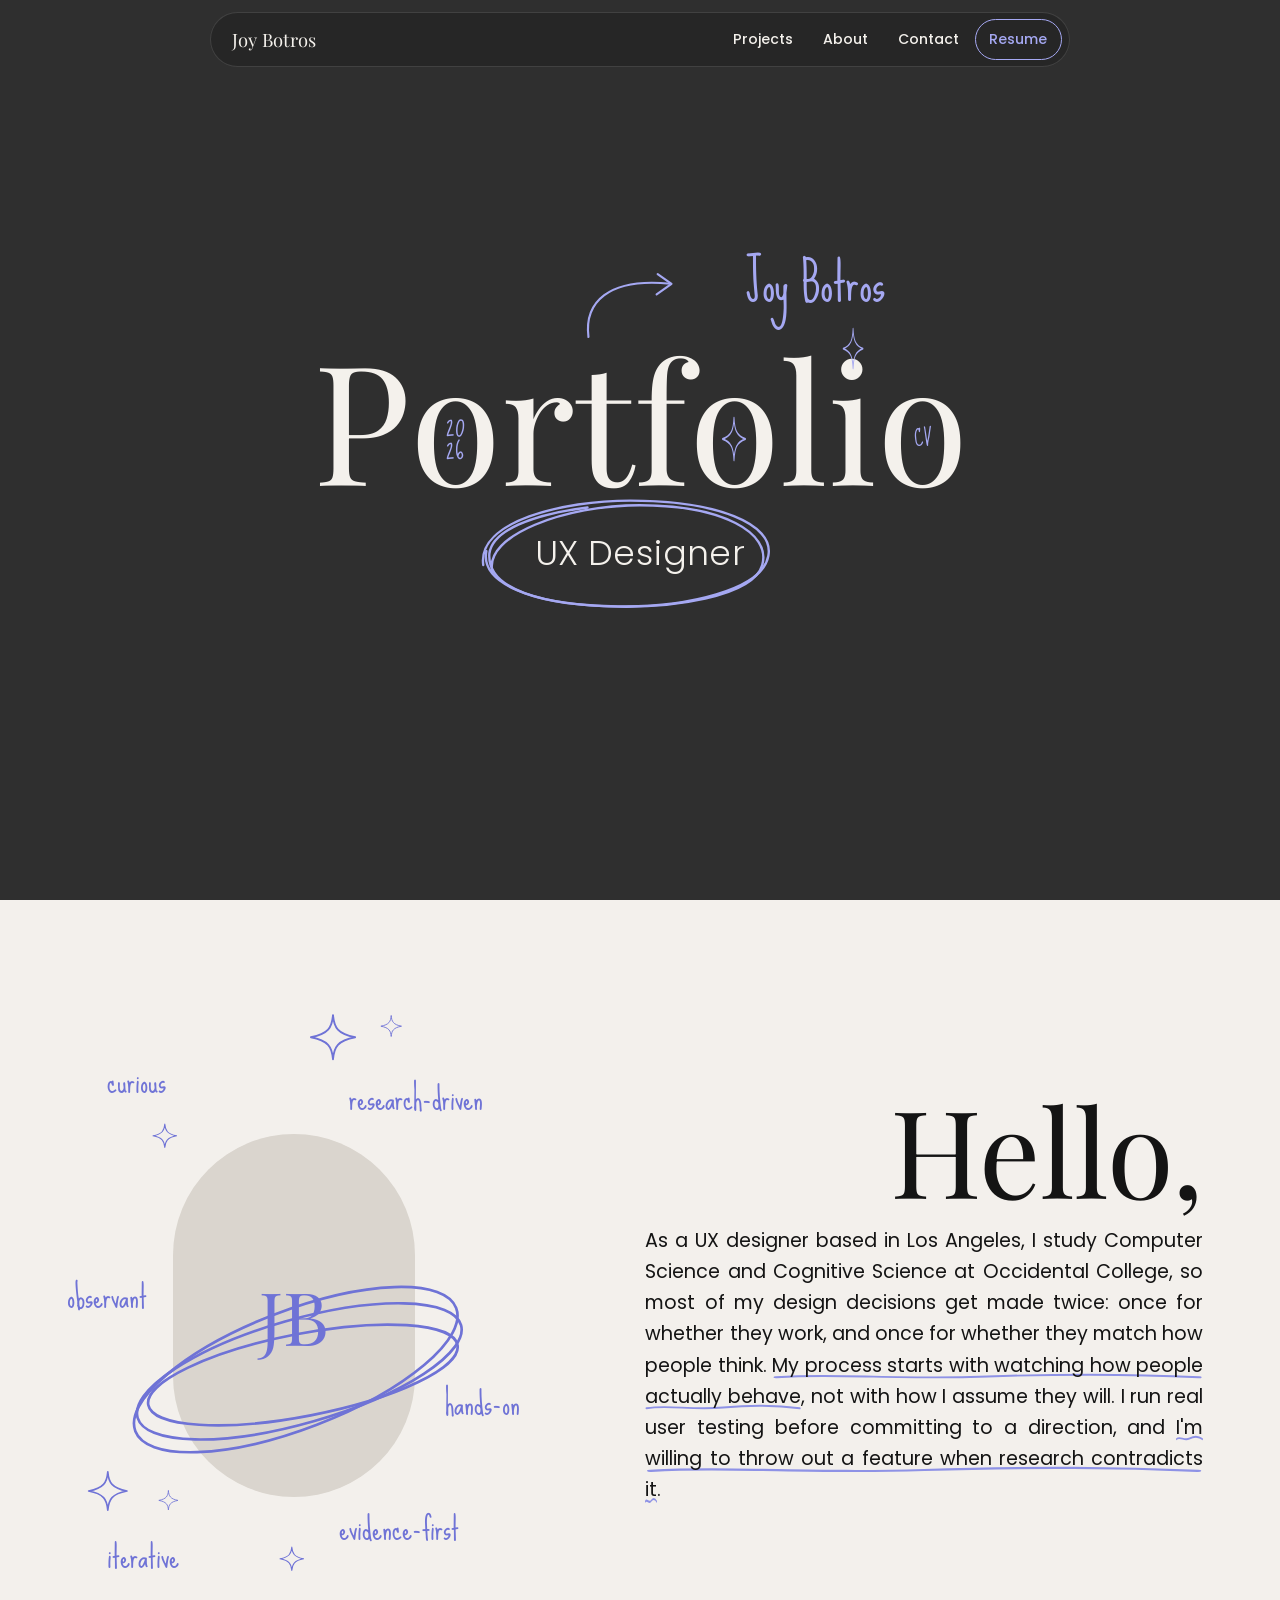
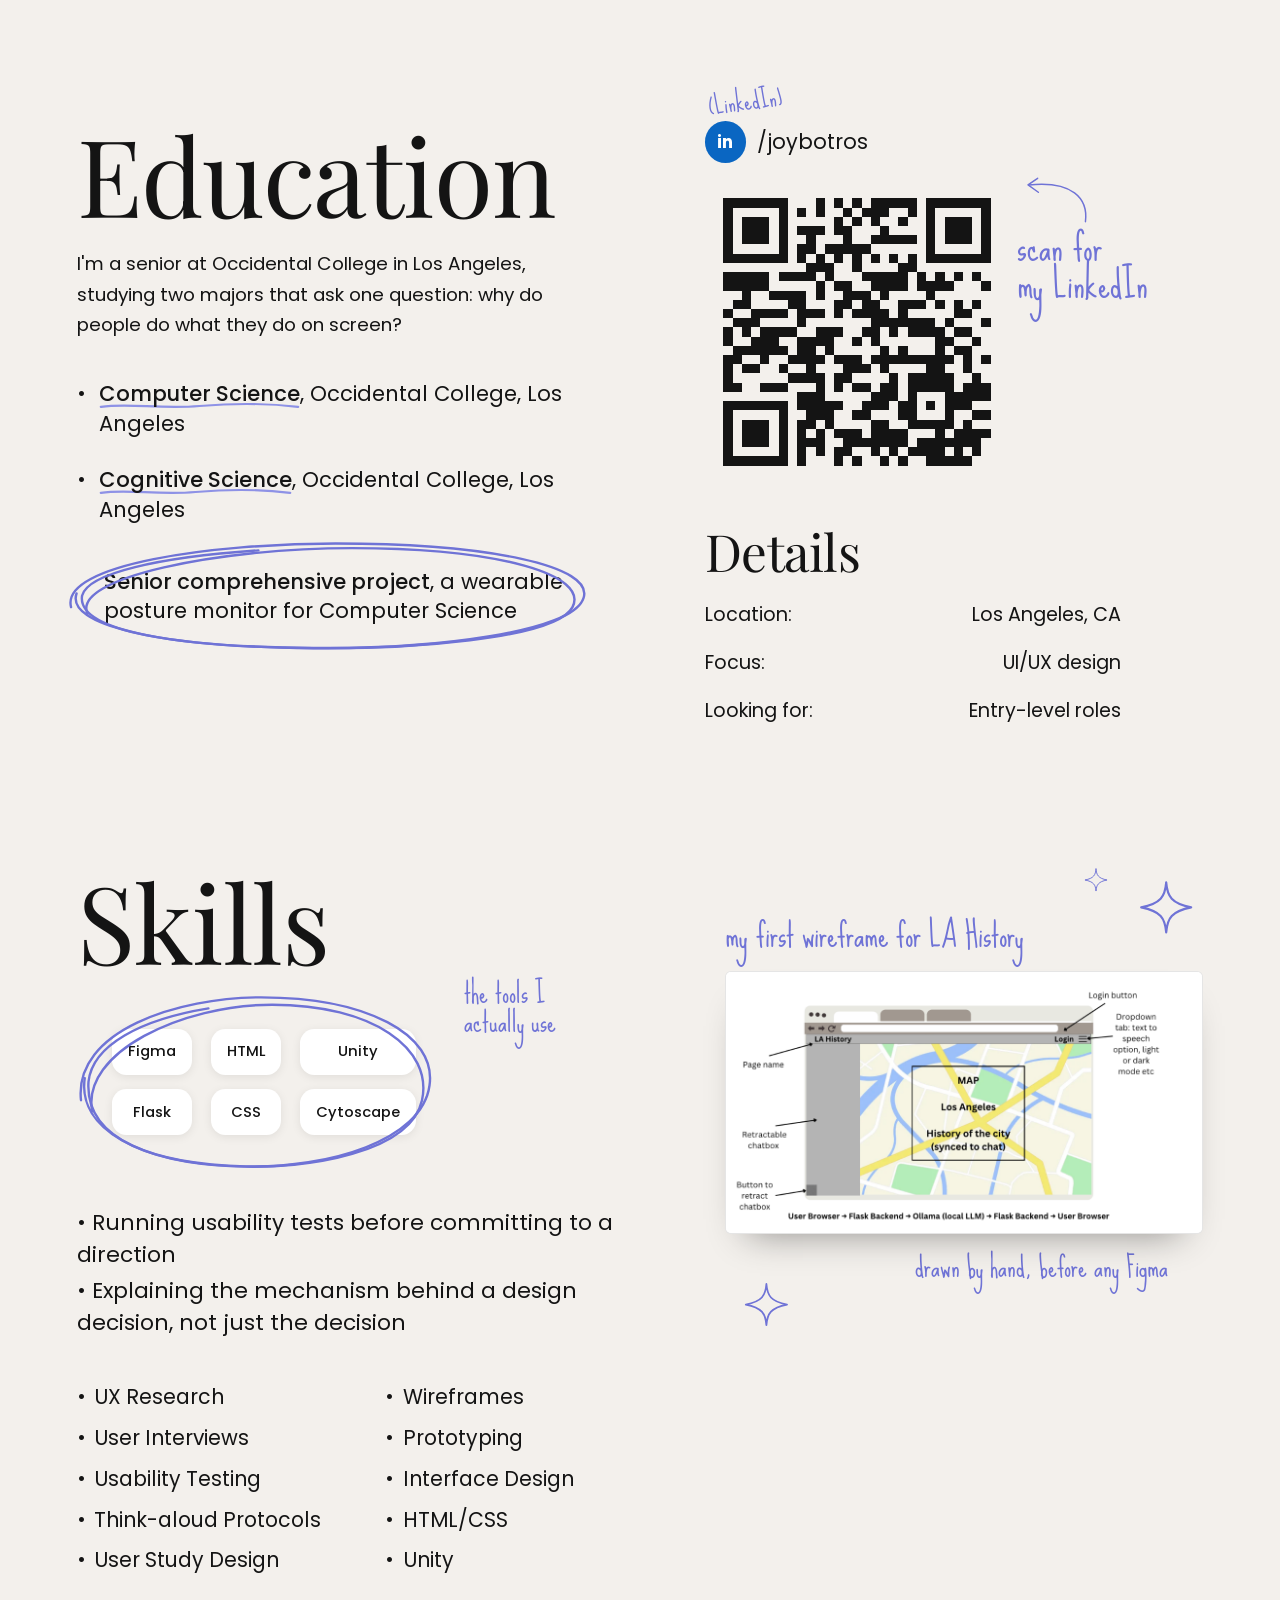
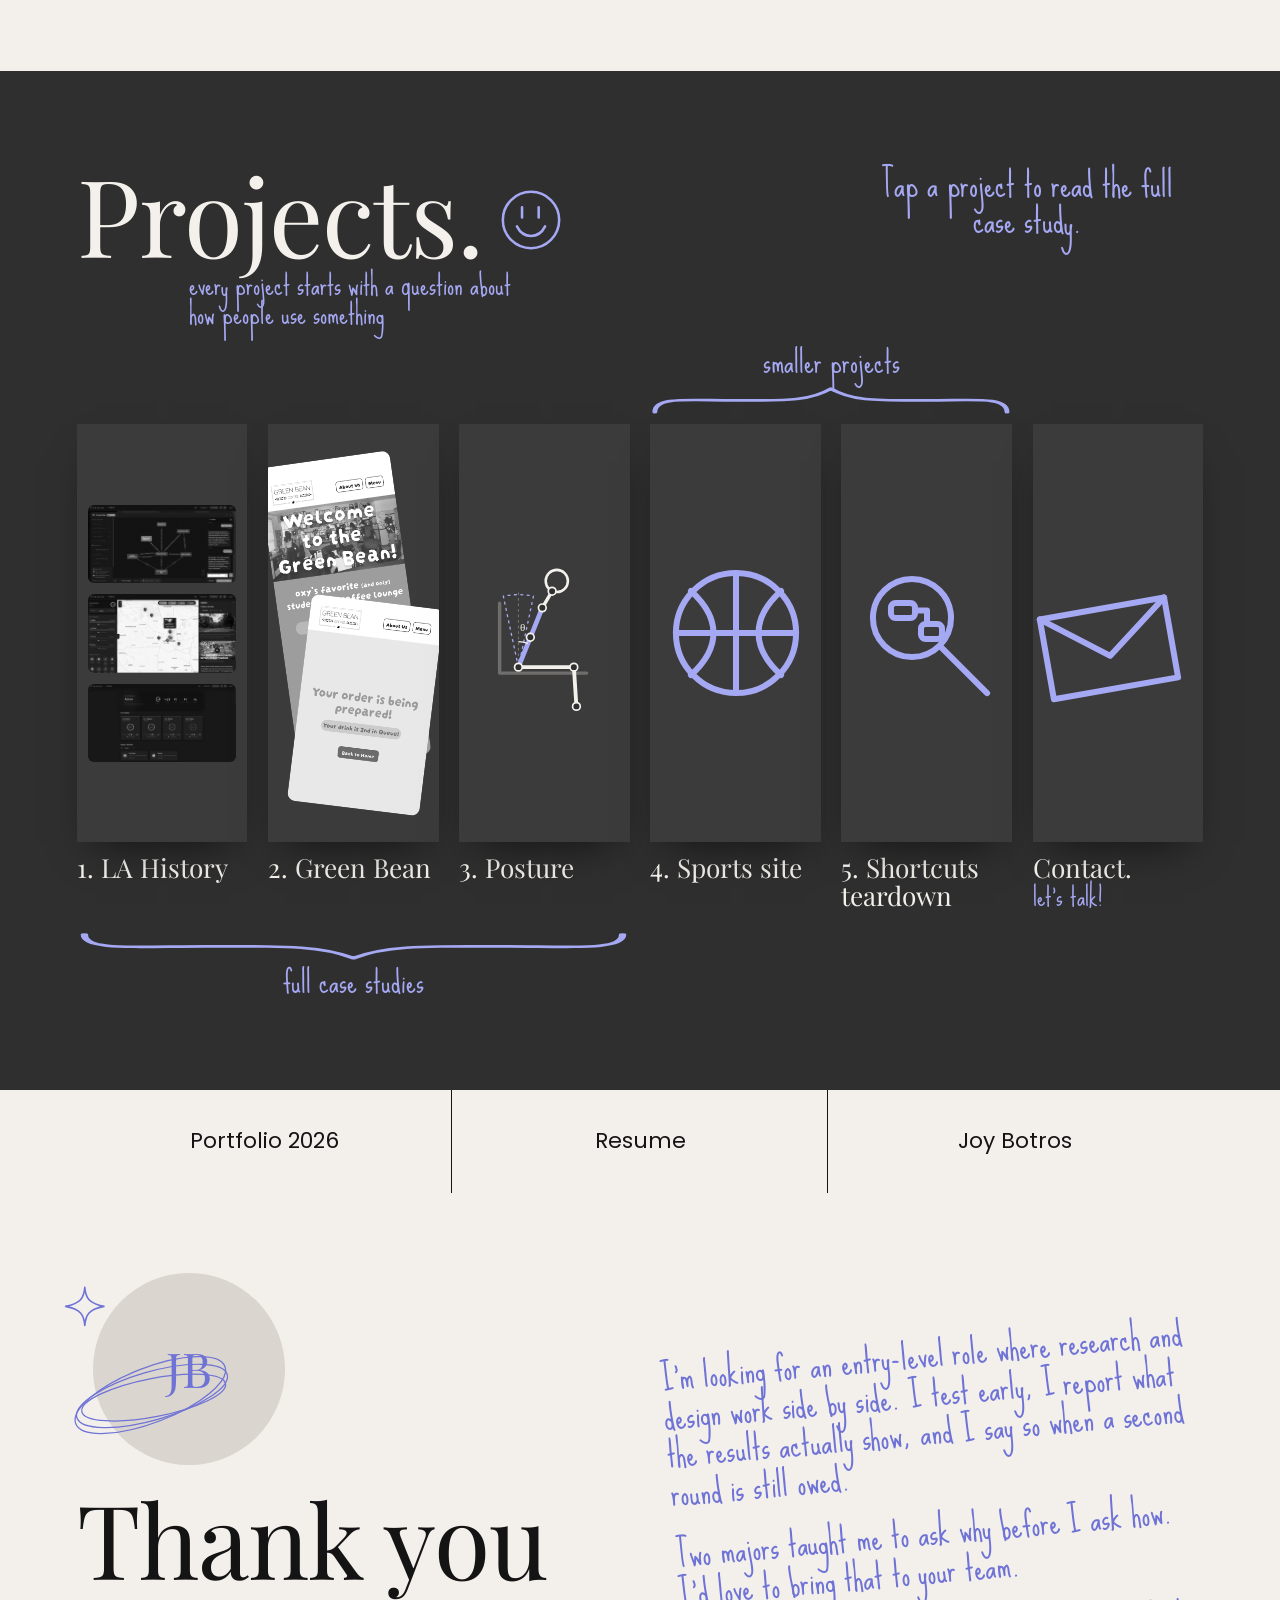
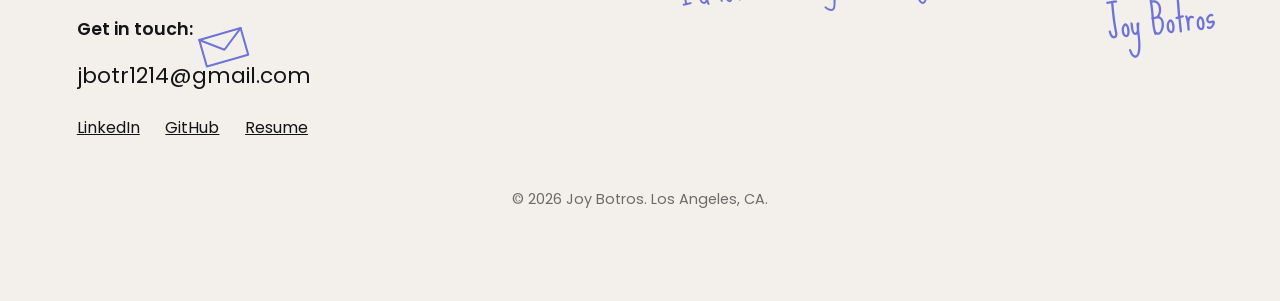
==== commit ff05085e: "Rename index-3.html to index.html" ====
--- a/index.html
+++ b/index.html
@@ -124,12 +124,11 @@
 .skill-cols{display:grid;grid-template-columns:1fr 1fr;gap:0 2rem;margin-top:2.4rem;font-size:clamp(1rem,1.6vw,1.4rem);line-height:2}
 .skill-cols li{list-style:none;position:relative;padding-left:1.1rem}
 .skill-cols li::before{content:"•";position:absolute;left:0}
-.sk-r{position:relative;min-height:34rem}
-.sk-r .cap-t{left:0;top:2%;width:9rem;font-size:clamp(1.5rem,2.6vw,2.3rem)}
-.sk-arch{position:absolute;right:4%;top:14%;width:56%;aspect-ratio:1/1.35;border-radius:0 0 999px 999px;overflow:hidden;background:#ccc}
-.sk-arch img{width:100%;height:100%;object-fit:cover;filter:grayscale(1)}
-.sk-r .orbit{left:-4%;top:42%;width:112%;height:40%}
-.sk-r .cap-b{right:0;bottom:0;width:15rem;font-size:clamp(1.3rem,2.2vw,1.9rem);text-align:left}
+.sk-r{position:relative;align-self:start;padding:3.2rem 0 3rem}
+.sk-r .cap-t{position:static;display:block;max-width:20rem;margin-bottom:1.1rem;font-size:clamp(1.5rem,2.6vw,2.3rem)}
+.sk-arch{position:relative;width:100%;border-radius:6px;overflow:hidden;background:#fff;border:1px solid rgba(0,0,0,.1);box-shadow:0 20px 36px -22px rgba(0,0,0,.45)}
+.sk-arch img{width:100%;height:auto}
+.sk-r .cap-b{position:static;display:block;margin:1.2rem 0 0 auto;max-width:18rem;font-size:clamp(1.3rem,2.2vw,1.9rem);text-align:left}
 
 /* ---- projects ---- */
 .p-head{display:flex;justify-content:space-between;align-items:flex-start;gap:2rem}
@@ -446,10 +445,9 @@
       <div class="sk-r">
         <span class="hand pos cap-t" aria-hidden="true">my first wireframe for LA&nbsp;History</span>
         <div class="sk-arch"><img src="images/sketch.png" alt="Hand drawn wireframe of the LA History layout, showing a map view with a retractable chatbox and the flow from browser to Flask backend to the local Ollama model." loading="lazy" decoding="async"></div>
-        <svg class="d pos orbit" viewBox="0 0 400 240" aria-hidden="true"><use href="#d-orbit"/></svg>
         <svg class="d pos" style="right:2%;top:2%;width:3.4rem;height:3.8rem" viewBox="0 0 100 100" aria-hidden="true"><use href="#d-sparkle"/></svg>
         <svg class="d pos" style="right:20%;top:0;width:1.5rem;height:1.5rem" viewBox="0 0 100 100" aria-hidden="true"><use href="#d-sparkle"/></svg>
-        <svg class="d pos" style="left:22%;bottom:6%;width:2.8rem;height:3.2rem" viewBox="0 0 100 100" aria-hidden="true"><use href="#d-sparkle"/></svg>
+        <svg class="d pos" style="left:4%;bottom:0;width:2.8rem;height:3.2rem" viewBox="0 0 100 100" aria-hidden="true"><use href="#d-sparkle"/></svg>
         <span class="hand pos cap-b" aria-hidden="true">drawn by hand, before any Figma</span>
       </div>
     </div>
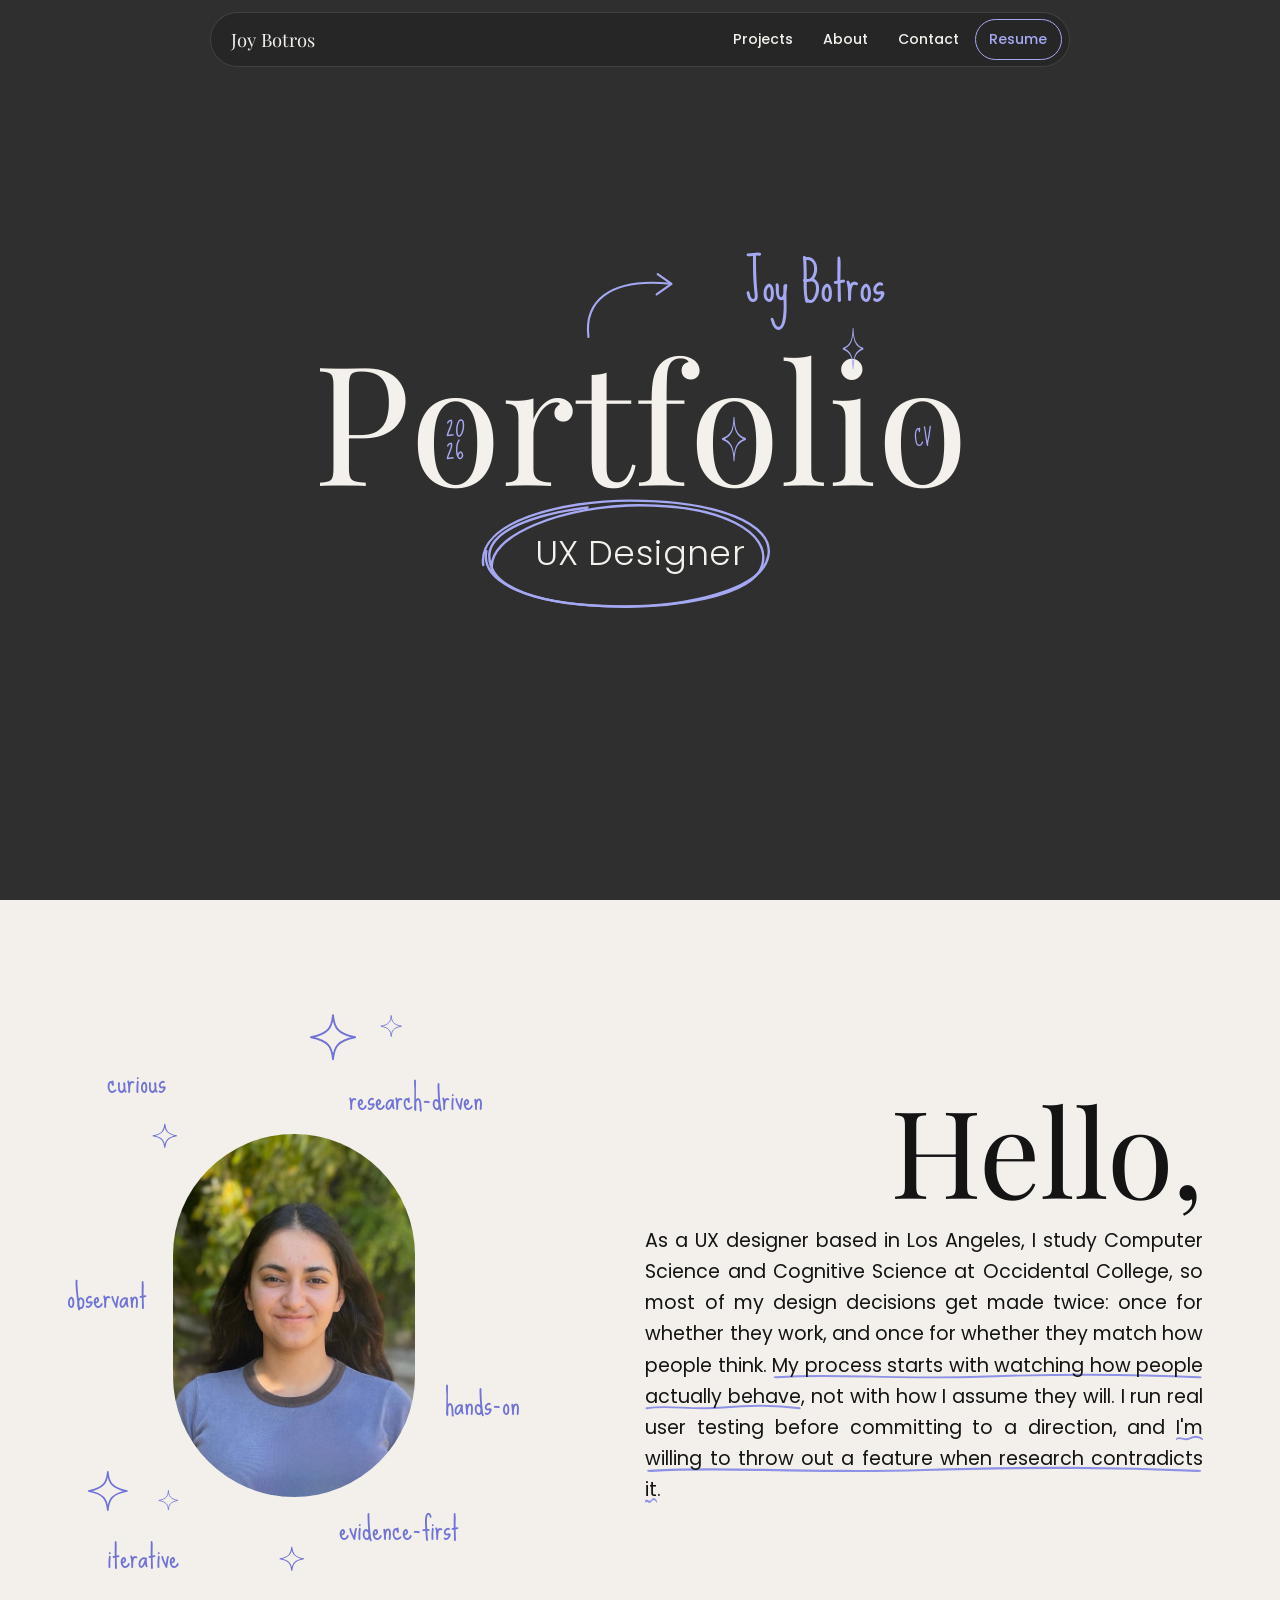
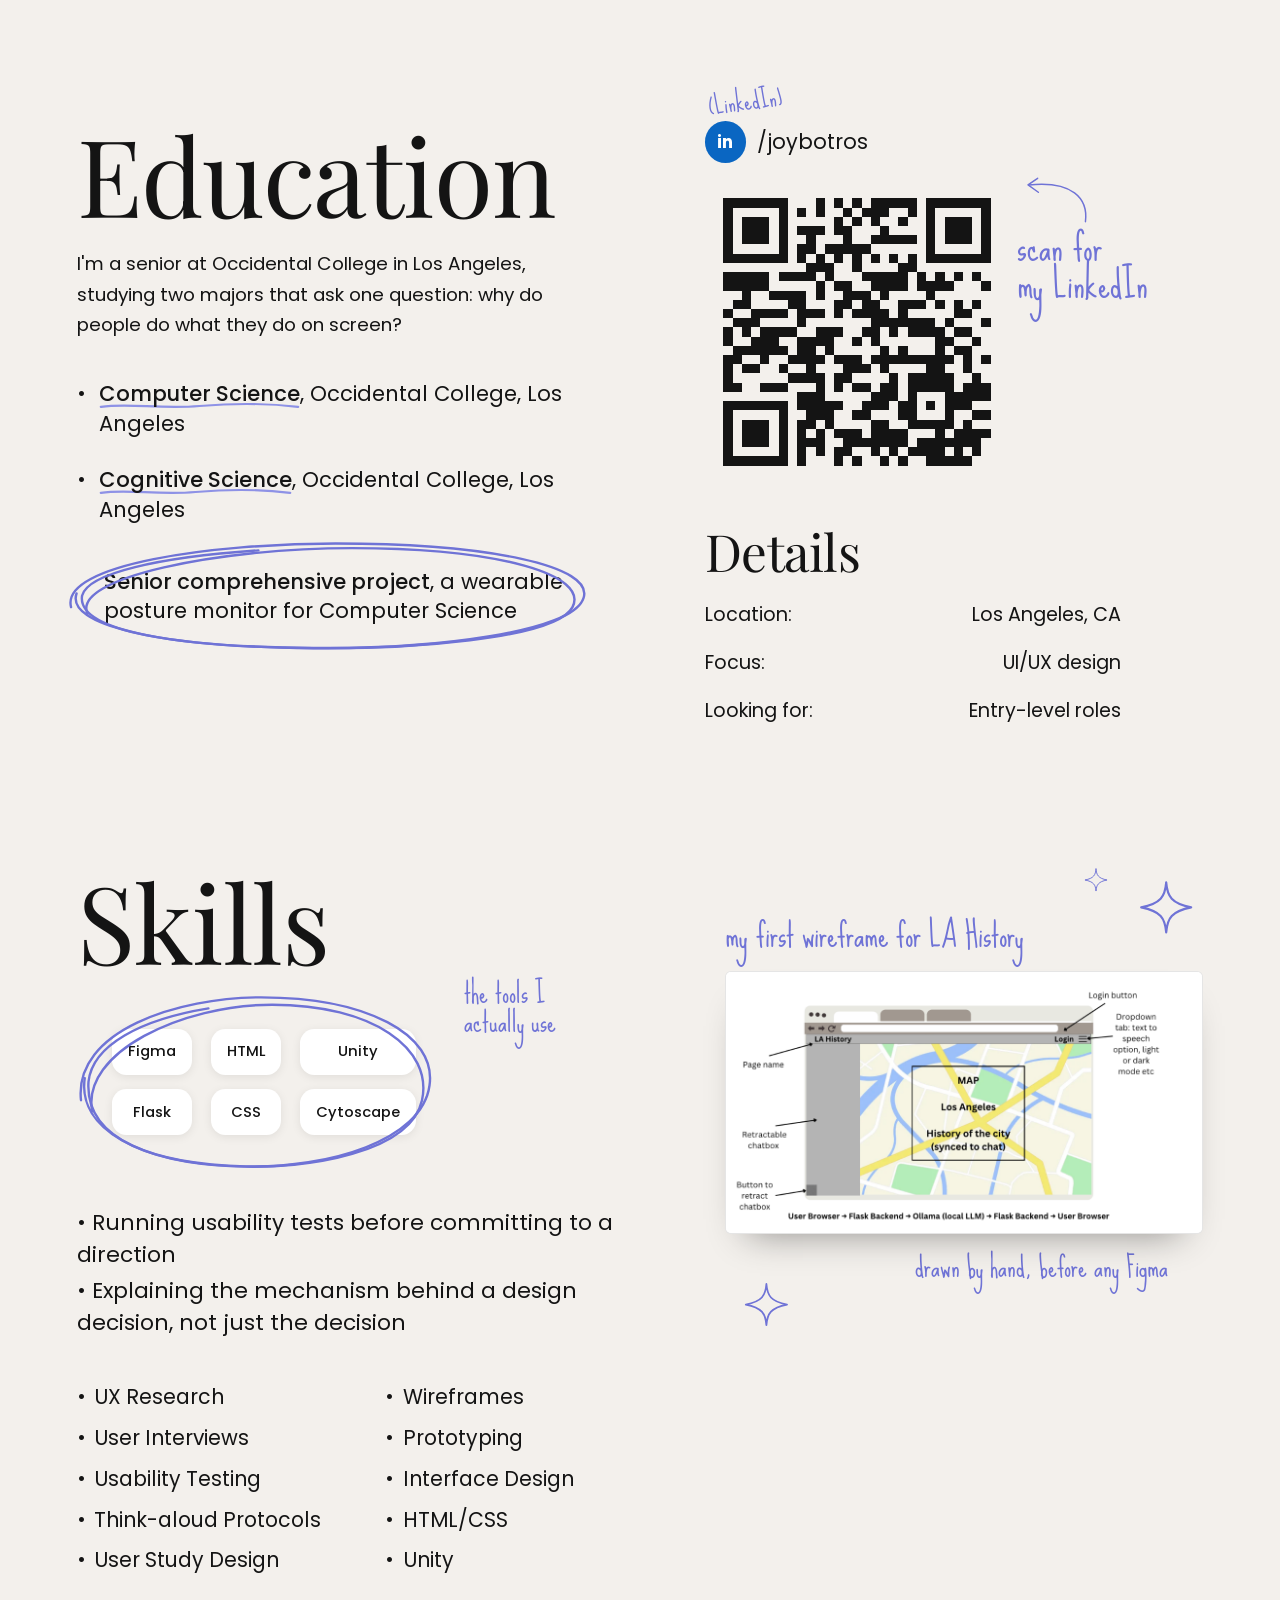
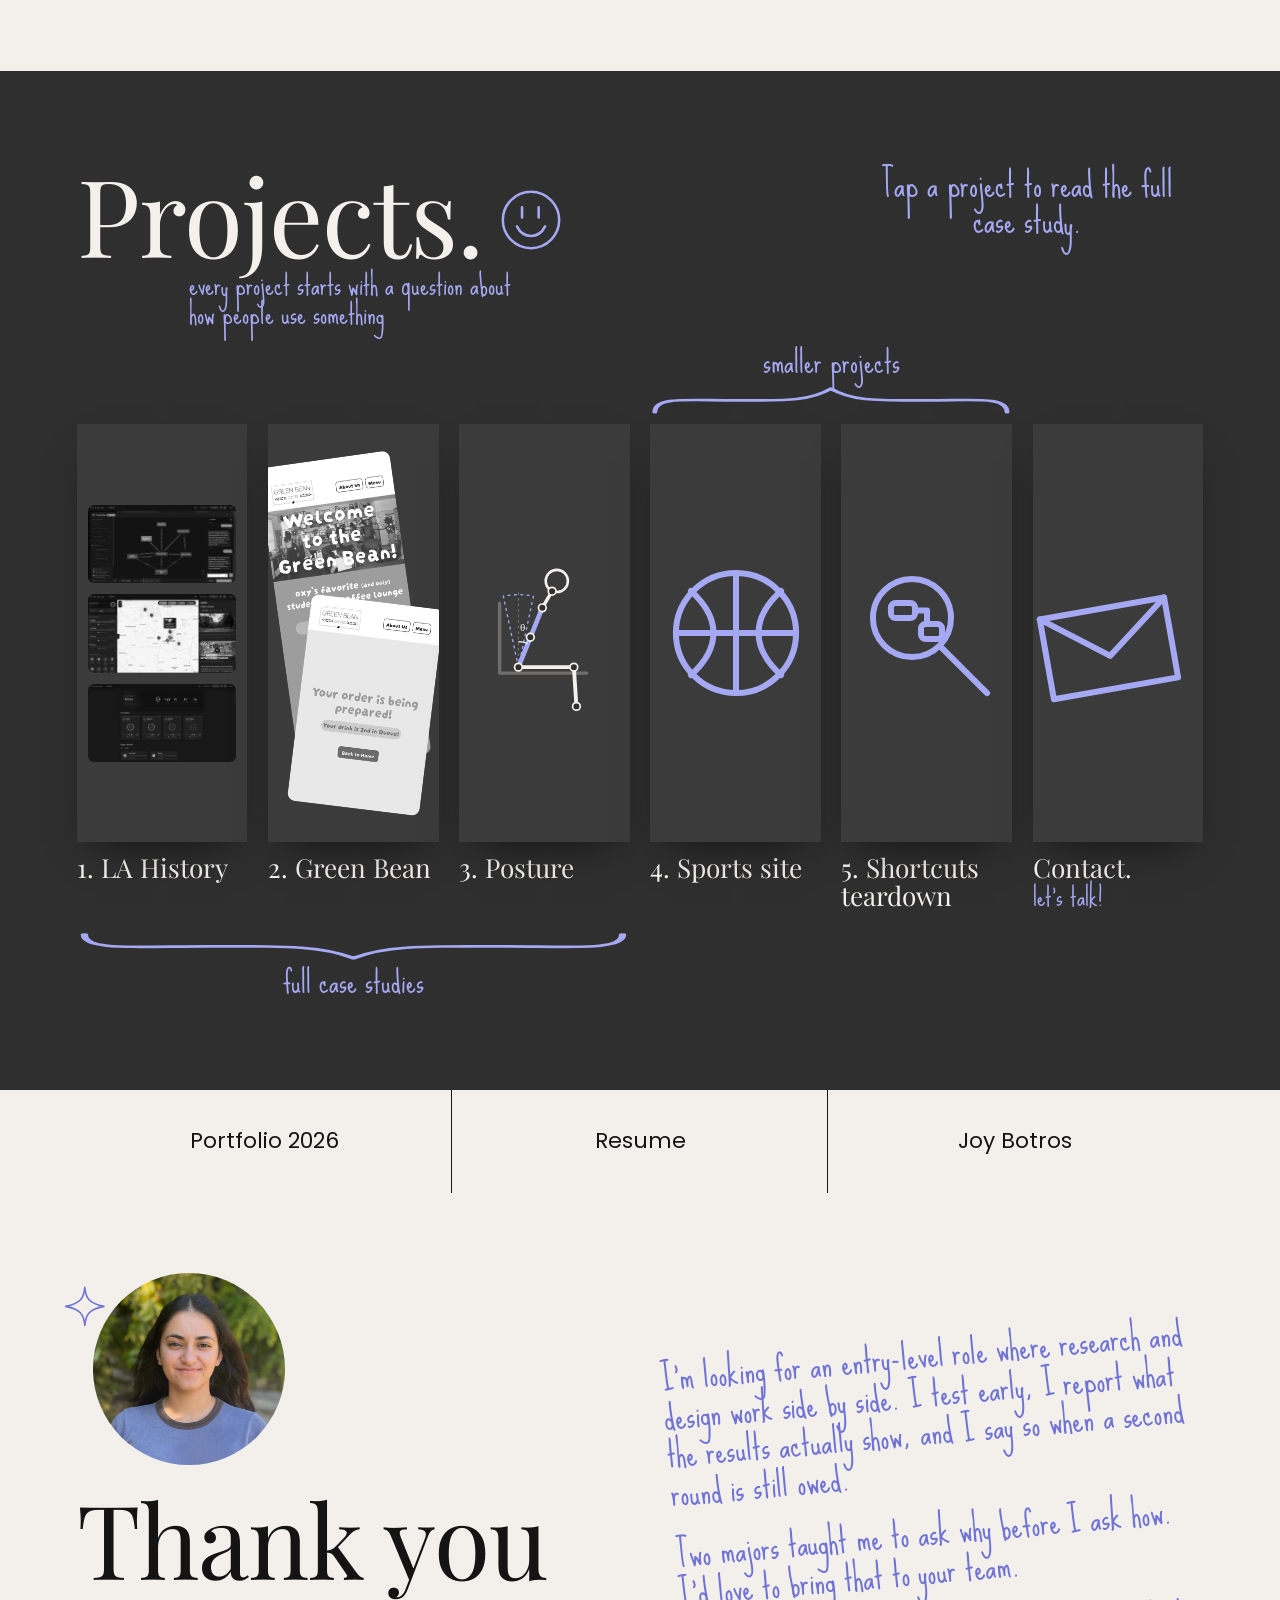
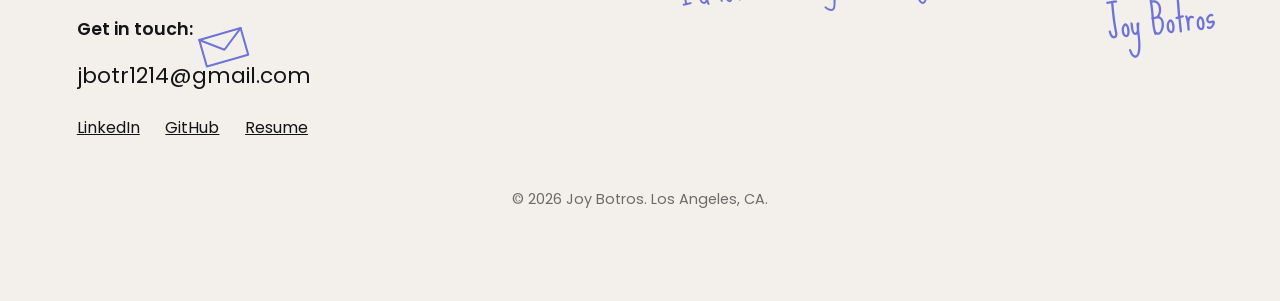
==== commit 7757ca6a: "Rename index-4.html to index.html" ====
--- a/index.html
+++ b/index.html
@@ -83,11 +83,10 @@
 .hello-grid{display:grid;grid-template-columns:minmax(0,.95fr) minmax(0,1.05fr);gap:clamp(2rem,5vw,5rem);align-items:center}
 .who{position:relative;aspect-ratio:1/1.12;width:100%;max-width:36rem}
 .arch{position:absolute;left:19%;top:21%;width:48%;aspect-ratio:1/1.5;border-radius:999px;overflow:hidden;background:#cfcbc5}
-.arch img{width:100%;height:100%;object-fit:cover;filter:grayscale(1)}
+.arch img{width:100%;height:100%;object-fit:cover}
 .arch.nophoto{display:grid;place-items:center;background:#dad5ce}
 .arch.nophoto::after{content:"JB";font-family:var(--serif);font-size:clamp(2.6rem,6vw,4.6rem);color:var(--hand)}
 .orbit{stroke-width:3}
-.who .orbit{left:-6%;top:44%;width:110%;height:38%}
 .tr{position:absolute;font-family:var(--f-hand);color:var(--hand);font-size:clamp(1.25rem,2.5vw,2.2rem);line-height:1;white-space:nowrap}
 .hello-r{text-align:right}
 .hello{font-size:clamp(4rem,9.5vw,8.5rem);line-height:.95}
@@ -170,11 +169,10 @@
 .top-row>*:not(:last-child)::after{content:"";position:absolute;right:0;top:0;height:100%;width:1px;background:var(--ink)}
 .thanks-grid{display:grid;grid-template-columns:minmax(0,1fr) minmax(0,1fr);gap:clamp(2rem,5vw,5rem);align-items:center}
 .me{position:relative;width:clamp(8rem,17vw,12rem);aspect-ratio:1;border-radius:50%;overflow:hidden;background:#cfcbc5;margin:1rem 0 1.4rem 1rem}
-.me img{width:100%;height:100%;object-fit:cover;filter:grayscale(1)}
+.me img{width:100%;height:100%;object-fit:cover}
 .me.nophoto{display:grid;place-items:center;background:#dad5ce}
 .me.nophoto::after{content:"JB";font-family:var(--serif);font-size:clamp(2rem,4vw,3rem);color:var(--hand)}
 .me-wrap{position:relative;width:fit-content}
-.me-wrap .orbit{left:-14%;top:38%;width:135%;height:52%}
 .thanks{font-size:clamp(3.4rem,8vw,7.2rem);line-height:1}
 .git{margin-top:1.6rem;font-weight:600;font-size:1.1rem}
 .mail{position:relative;display:inline-block;margin-top:1rem;font-size:clamp(1rem,1.7vw,1.35rem);text-decoration:none}
@@ -367,7 +365,6 @@
     <div class="in hello-grid">
       <div class="who">
         <div class="arch"><img src="images/joy.jpg" alt="Portrait of Joy Botros" onerror="this.parentNode.classList.add('nophoto');this.remove()"></div>
-        <svg class="d pos orbit" viewBox="0 0 400 240" aria-hidden="true"><use href="#d-orbit"/></svg>
         <span class="tr" style="left:6%;top:9%">curious</span>
         <svg class="d pos" style="left:15%;top:19%;width:1.6rem;height:1.6rem" viewBox="0 0 100 100" aria-hidden="true"><use href="#d-sparkle"/></svg>
         <svg class="d pos" style="left:46%;top:-1%;width:3rem;height:3.4rem" viewBox="0 0 100 100" aria-hidden="true"><use href="#d-sparkle"/></svg>
@@ -524,7 +521,6 @@
         <div>
           <div class="me-wrap">
             <div class="me"><img src="images/joy.jpg" alt="" onerror="this.parentNode.classList.add('nophoto');this.remove()"></div>
-            <svg class="d pos orbit" viewBox="0 0 400 240" aria-hidden="true"><use href="#d-orbit"/></svg>
             <svg class="d pos" style="left:-6%;top:6%;width:2.6rem;height:2.8rem" viewBox="0 0 100 100" aria-hidden="true"><use href="#d-sparkle"/></svg>
           </div>
           <h2 class="serif thanks">Thank you</h2>
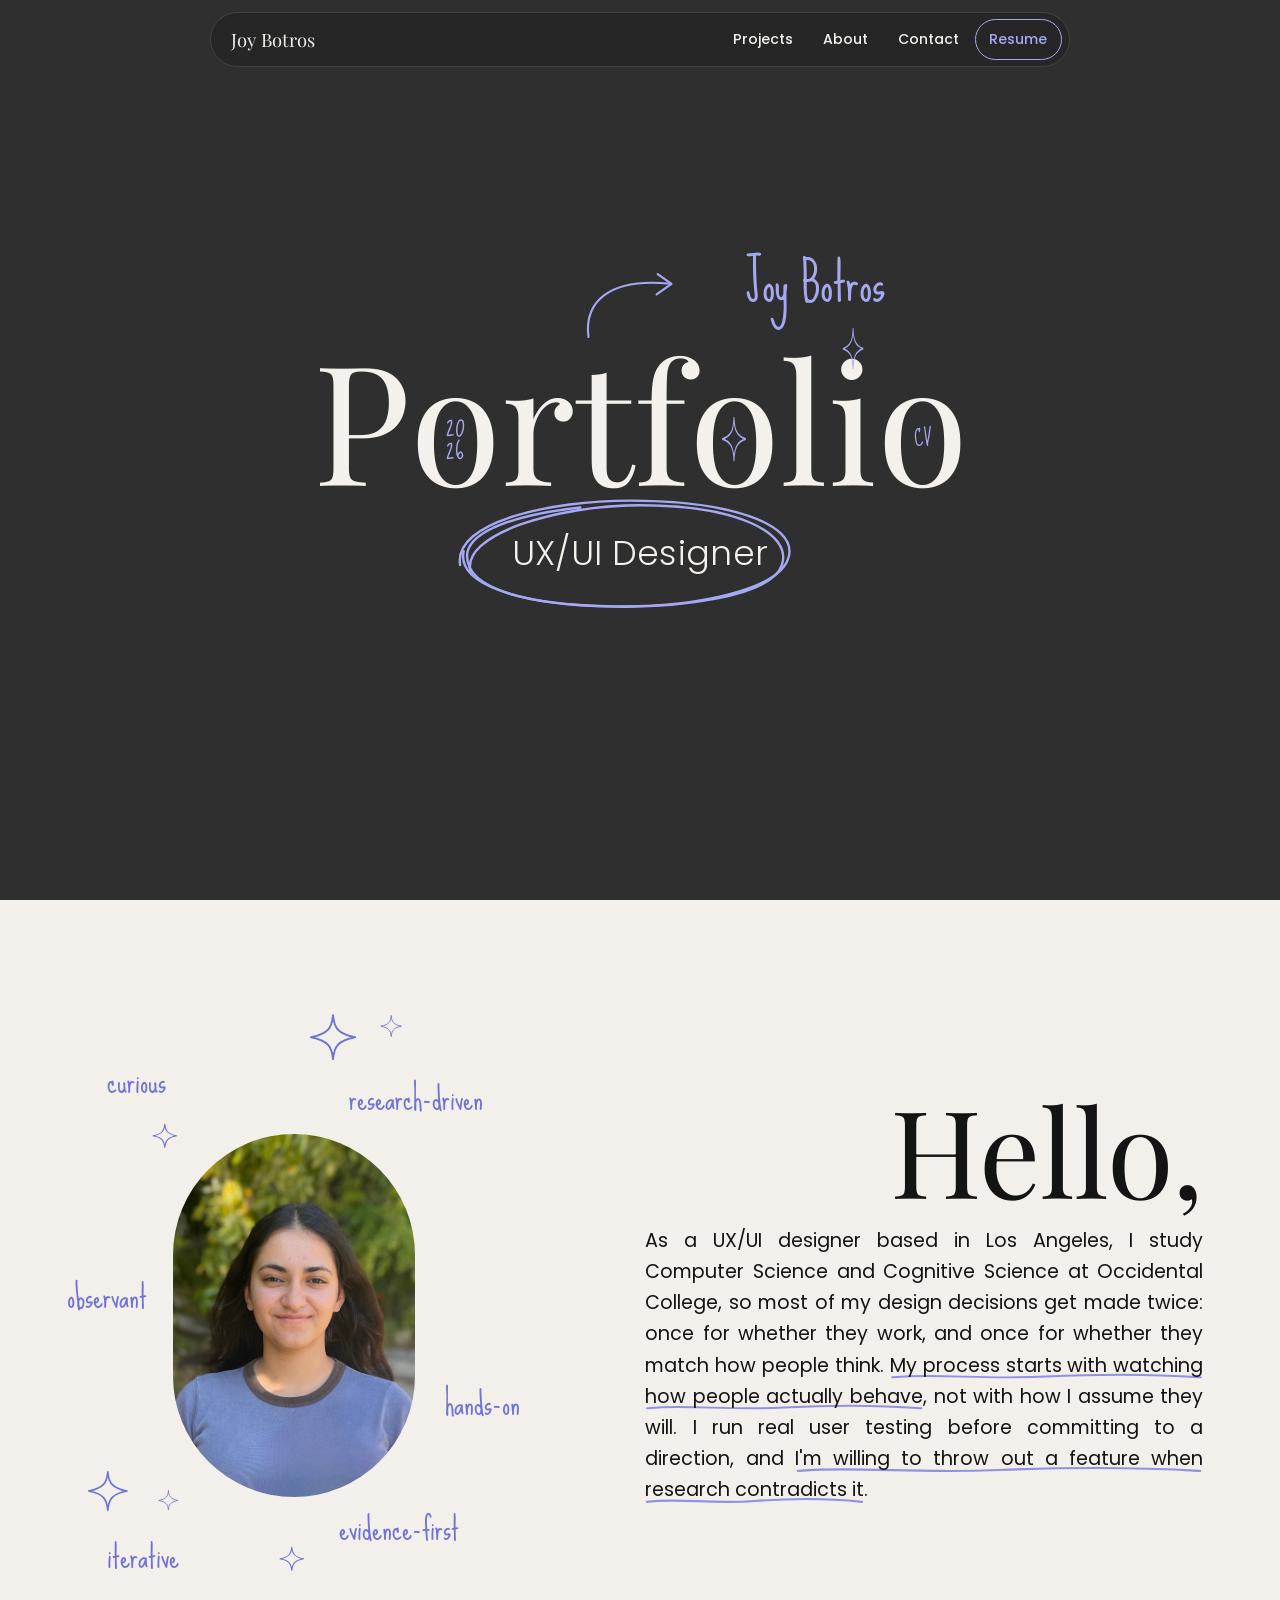
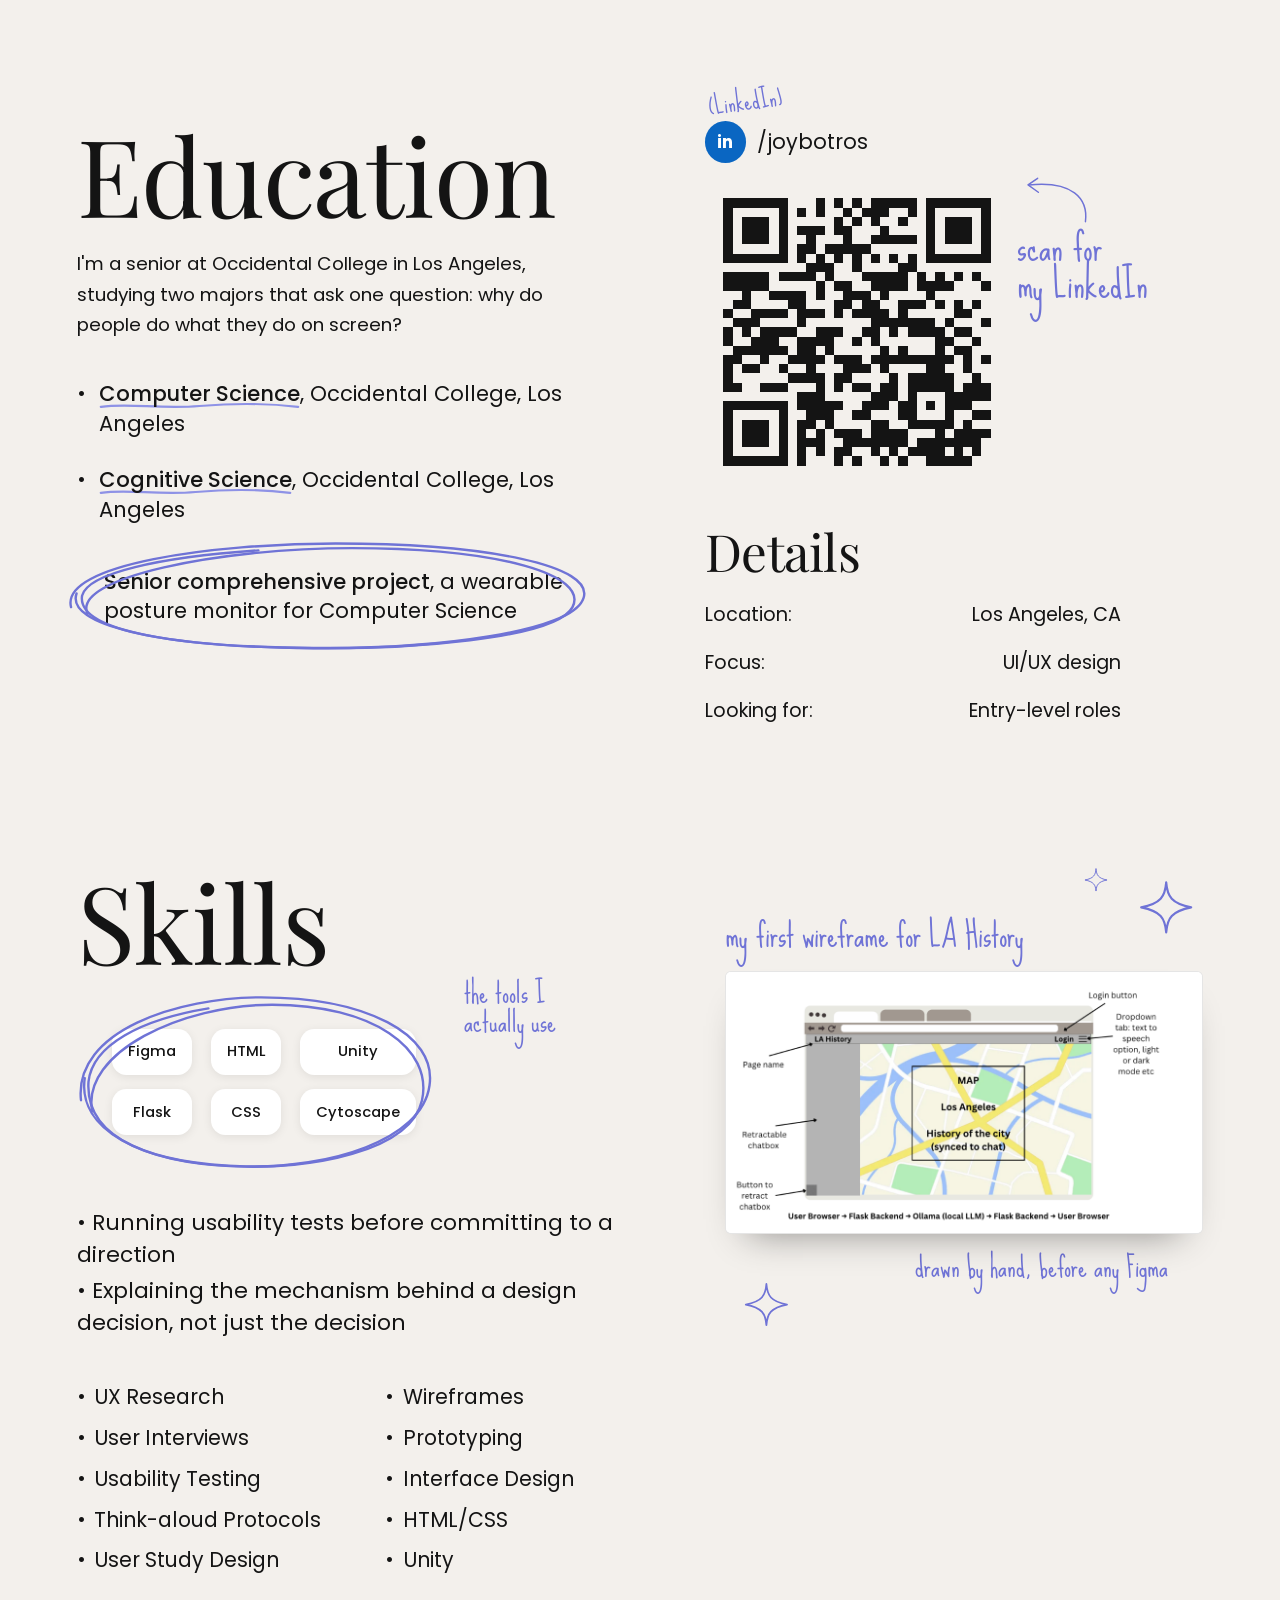
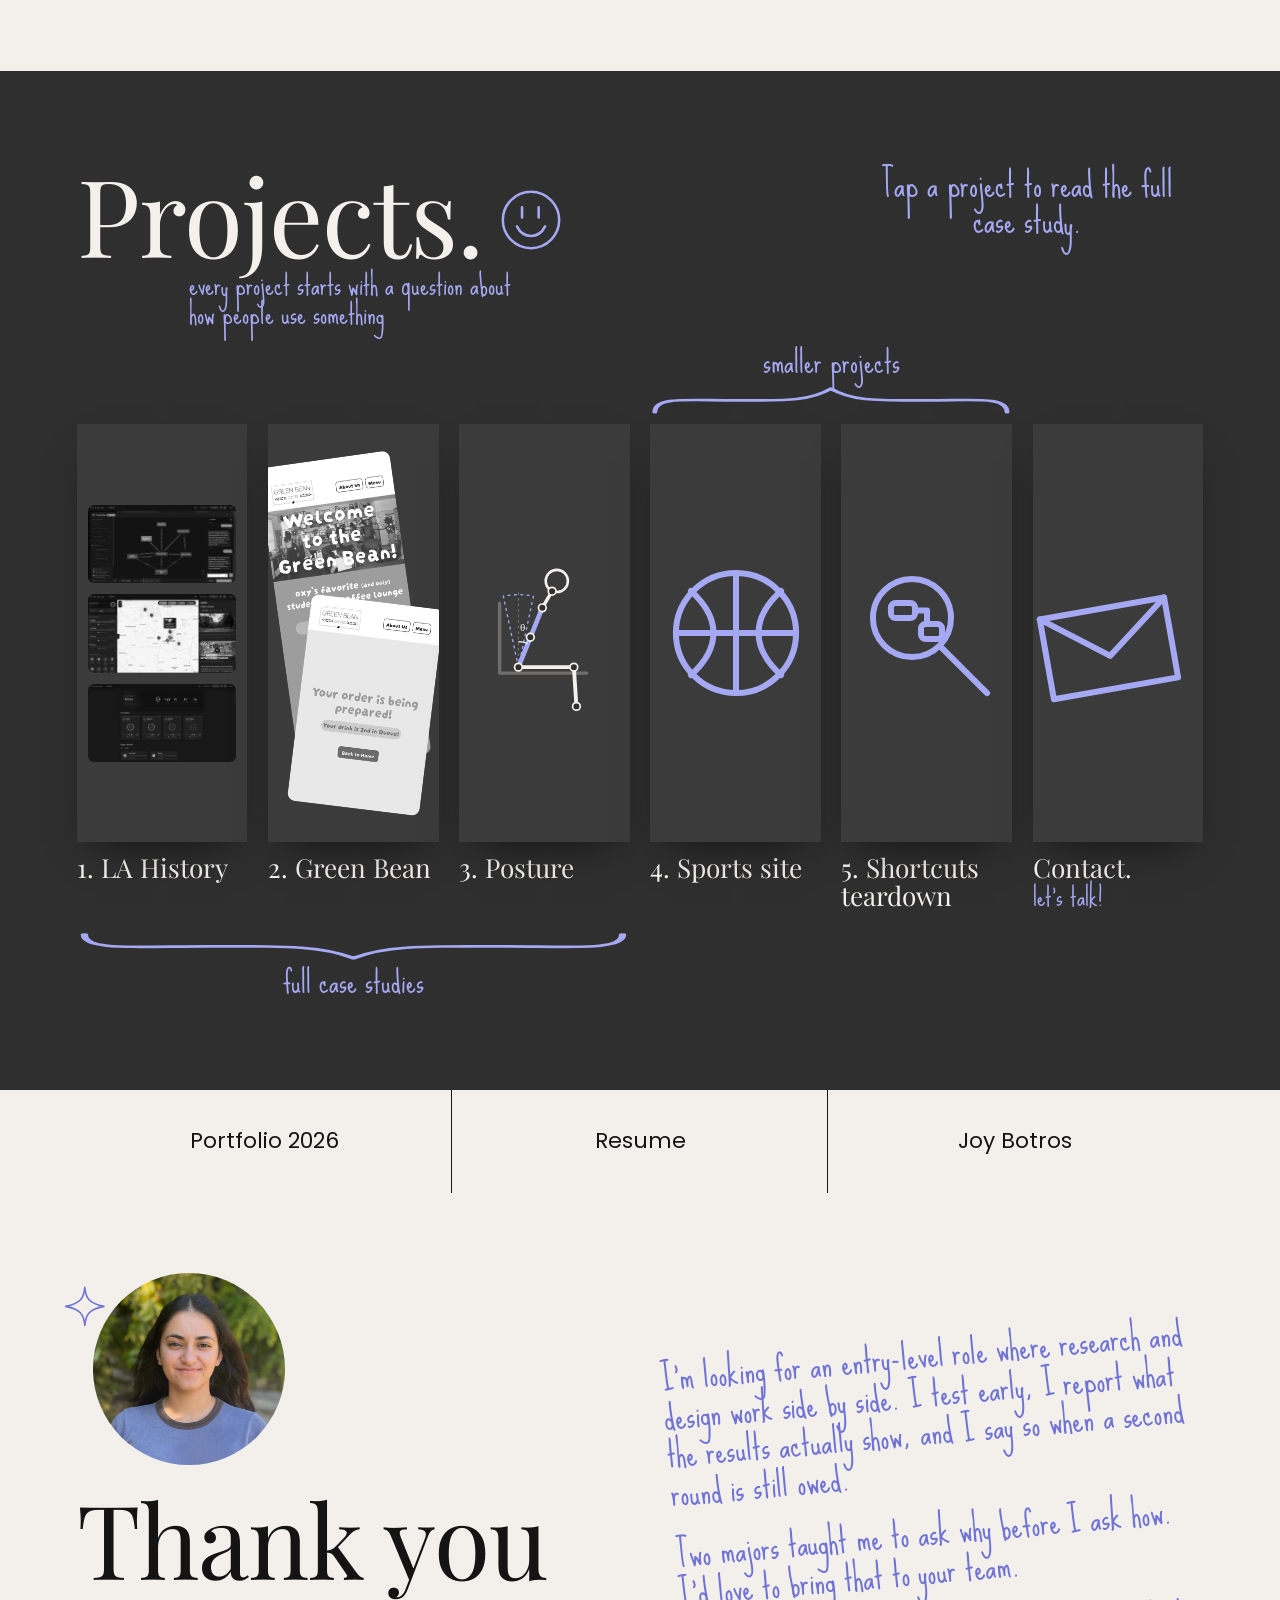
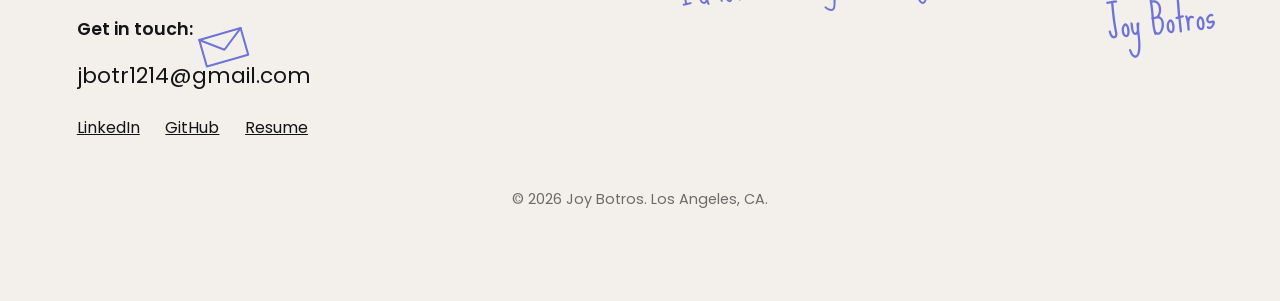
==== commit d477737b: "Rename index-5.html to index.html" ====
--- a/index.html
+++ b/index.html
@@ -3,8 +3,8 @@
 <head>
 <meta charset="utf-8">
 <meta name="viewport" content="width=device-width, initial-scale=1">
-<title>Joy Botros, UX Design</title>
-<meta name="description" content="UX design portfolio of Joy Botros. Case studies in LA History, an educational history app, The Green Bean, a campus cafe ordering app, and a wearable posture monitor.">
+<title>Joy Botros, UX/UI Design</title>
+<meta name="description" content="UX/UI design portfolio of Joy Botros. Case studies in LA History, an educational history app, The Green Bean, a campus cafe ordering app, and a wearable posture monitor.">
 <meta name="theme-color" content="#2F2F2F">
 <link rel="icon" href="data:image/svg+xml,%3Csvg xmlns='http://www.w3.org/2000/svg' viewBox='0 0 64 64'%3E%3Crect width='64' height='64' rx='14' fill='%232F2F2F'/%3E%3Ctext x='32' y='44' font-family='Georgia,serif' font-size='34' text-anchor='middle' fill='%23A5A8F2'%3EJB%3C/text%3E%3C/svg%3E">
 <link rel="preconnect" href="https://fonts.googleapis.com">
@@ -354,9 +354,9 @@
       <div class="title-wrap">
         <span class="name-note" aria-hidden="true">Joy Botros</span>
         <svg class="d name-arrow" viewBox="0 0 200 130" aria-hidden="true"><use href="#d-arrow"/></svg>
-        <h1 class="big" aria-label="Portfolio 2026. Joy Botros, UX Designer."><span aria-hidden="true">P<span class="ch">o<em class="in-o">20<br>26</em></span>rtf<span class="ch">o<svg class="d in-o sp" viewBox="0 0 100 100" preserveAspectRatio="none"><use href="#d-sparkle"/></svg></span>l<span class="ch i">i<svg class="d dot" viewBox="0 0 100 100" preserveAspectRatio="none"><use href="#d-sparkle"/></svg></span><span class="ch">o<em class="in-o cv">CV</em></span></span></h1>
-      </div>
-      <p class="role"><span class="circled">UX Designer<svg class="ring" viewBox="0 0 200 100" preserveAspectRatio="none" aria-hidden="true"><use href="#ring-a"/><use href="#ring-b"/></svg></span></p>
+        <h1 class="big" aria-label="Portfolio 2026. Joy Botros, UX/UI Designer."><span aria-hidden="true">P<span class="ch">o<em class="in-o">20<br>26</em></span>rtf<span class="ch">o<svg class="d in-o sp" viewBox="0 0 100 100" preserveAspectRatio="none"><use href="#d-sparkle"/></svg></span>l<span class="ch i">i<svg class="d dot" viewBox="0 0 100 100" preserveAspectRatio="none"><use href="#d-sparkle"/></svg></span><span class="ch">o<em class="in-o cv">CV</em></span></span></h1>
+      </div>
+      <p class="role"><span class="circled">UX/UI Designer<svg class="ring" viewBox="0 0 200 100" preserveAspectRatio="none" aria-hidden="true"><use href="#ring-a"/><use href="#ring-b"/></svg></span></p>
     </div>
   </section>
 
@@ -380,7 +380,7 @@
       </div>
       <div class="hello-r">
         <h2 class="serif hello">Hello,</h2>
-        <p>As a UX designer based in Los Angeles, I study Computer Science and Cognitive Science at Occidental College, so most of my design decisions get made twice: once for whether they work, and once for whether they match how people think. <span class="u">My process starts with watching how people actually behave</span>, not with how I assume they will. I run real user testing before committing to a direction, and <span class="u">I'm willing to throw out a feature when research contradicts it</span>.</p>
+        <p>As a UX/UI designer based in Los Angeles, I study Computer Science and Cognitive Science at Occidental College, so most of my design decisions get made twice: once for whether they work, and once for whether they match how people think. <span class="u">My process starts with watching how people actually behave</span>, not with how I assume they will. I run real user testing before committing to a direction, and <span class="u">I'm willing to throw out a feature when research contradicts it</span>.</p>
       </div>
     </div>
   </section>
@@ -816,7 +816,7 @@
         h1.focus({ preventScroll: true });
       }
     } else {
-      document.title = 'Joy Botros, UX Design';
+      document.title = 'Joy Botros, UX/UI Design';
       const target = key ? document.getElementById(key) : null;
       if (target && home.contains(target)) {
         target.scrollIntoView({ behavior: (initial || reduce) ? 'auto' : 'smooth' });
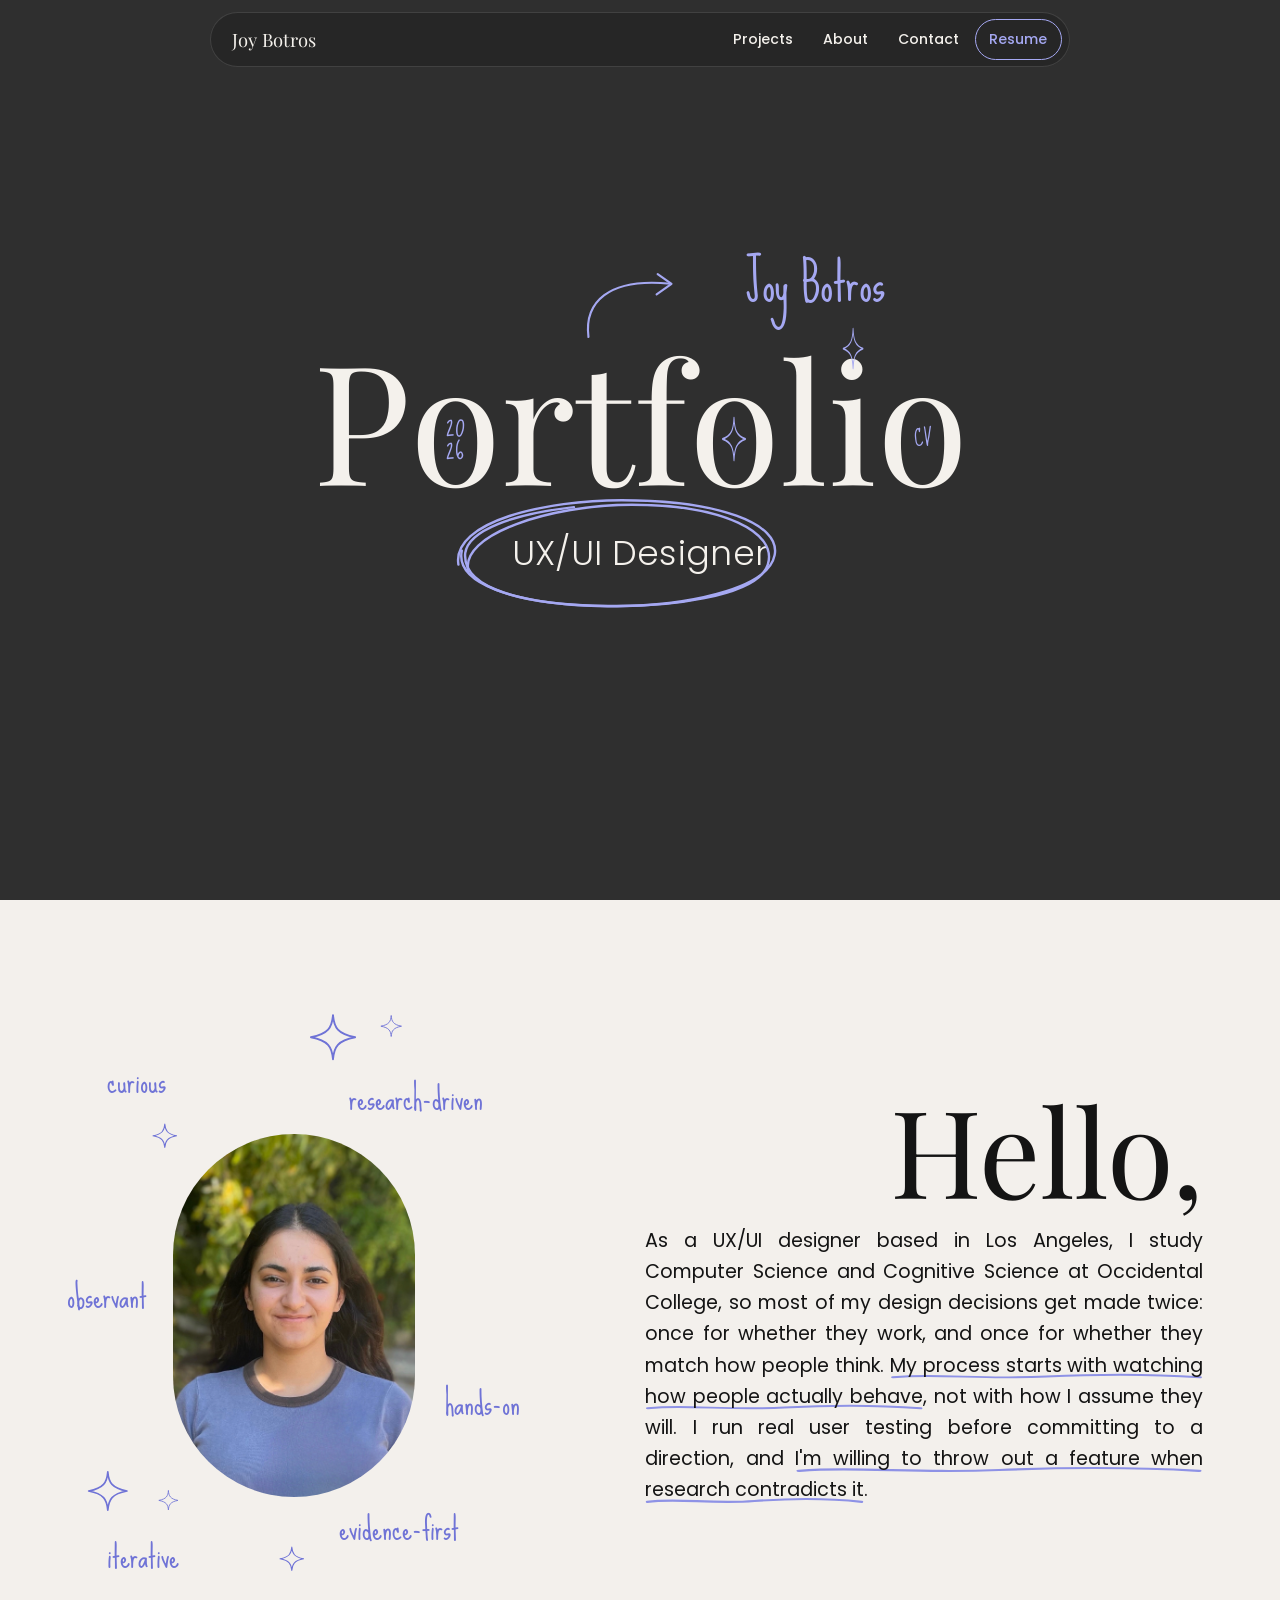
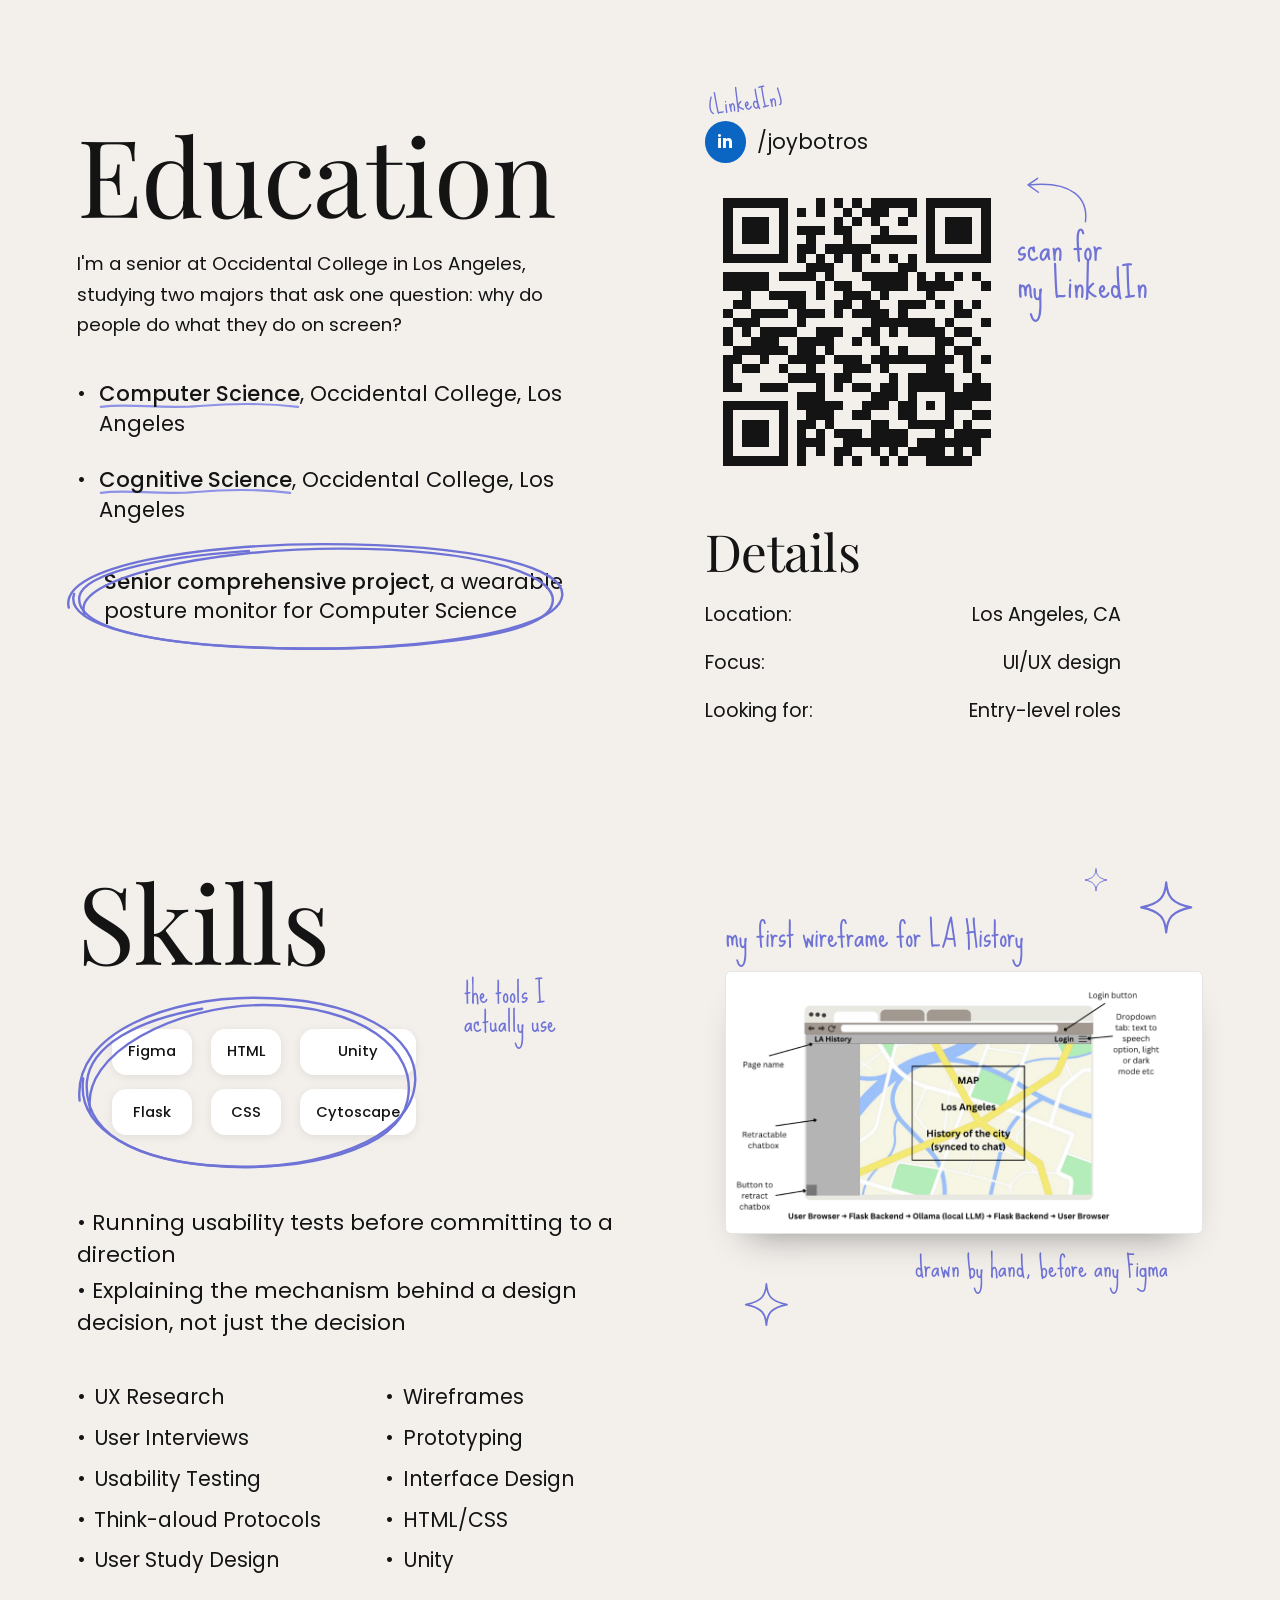
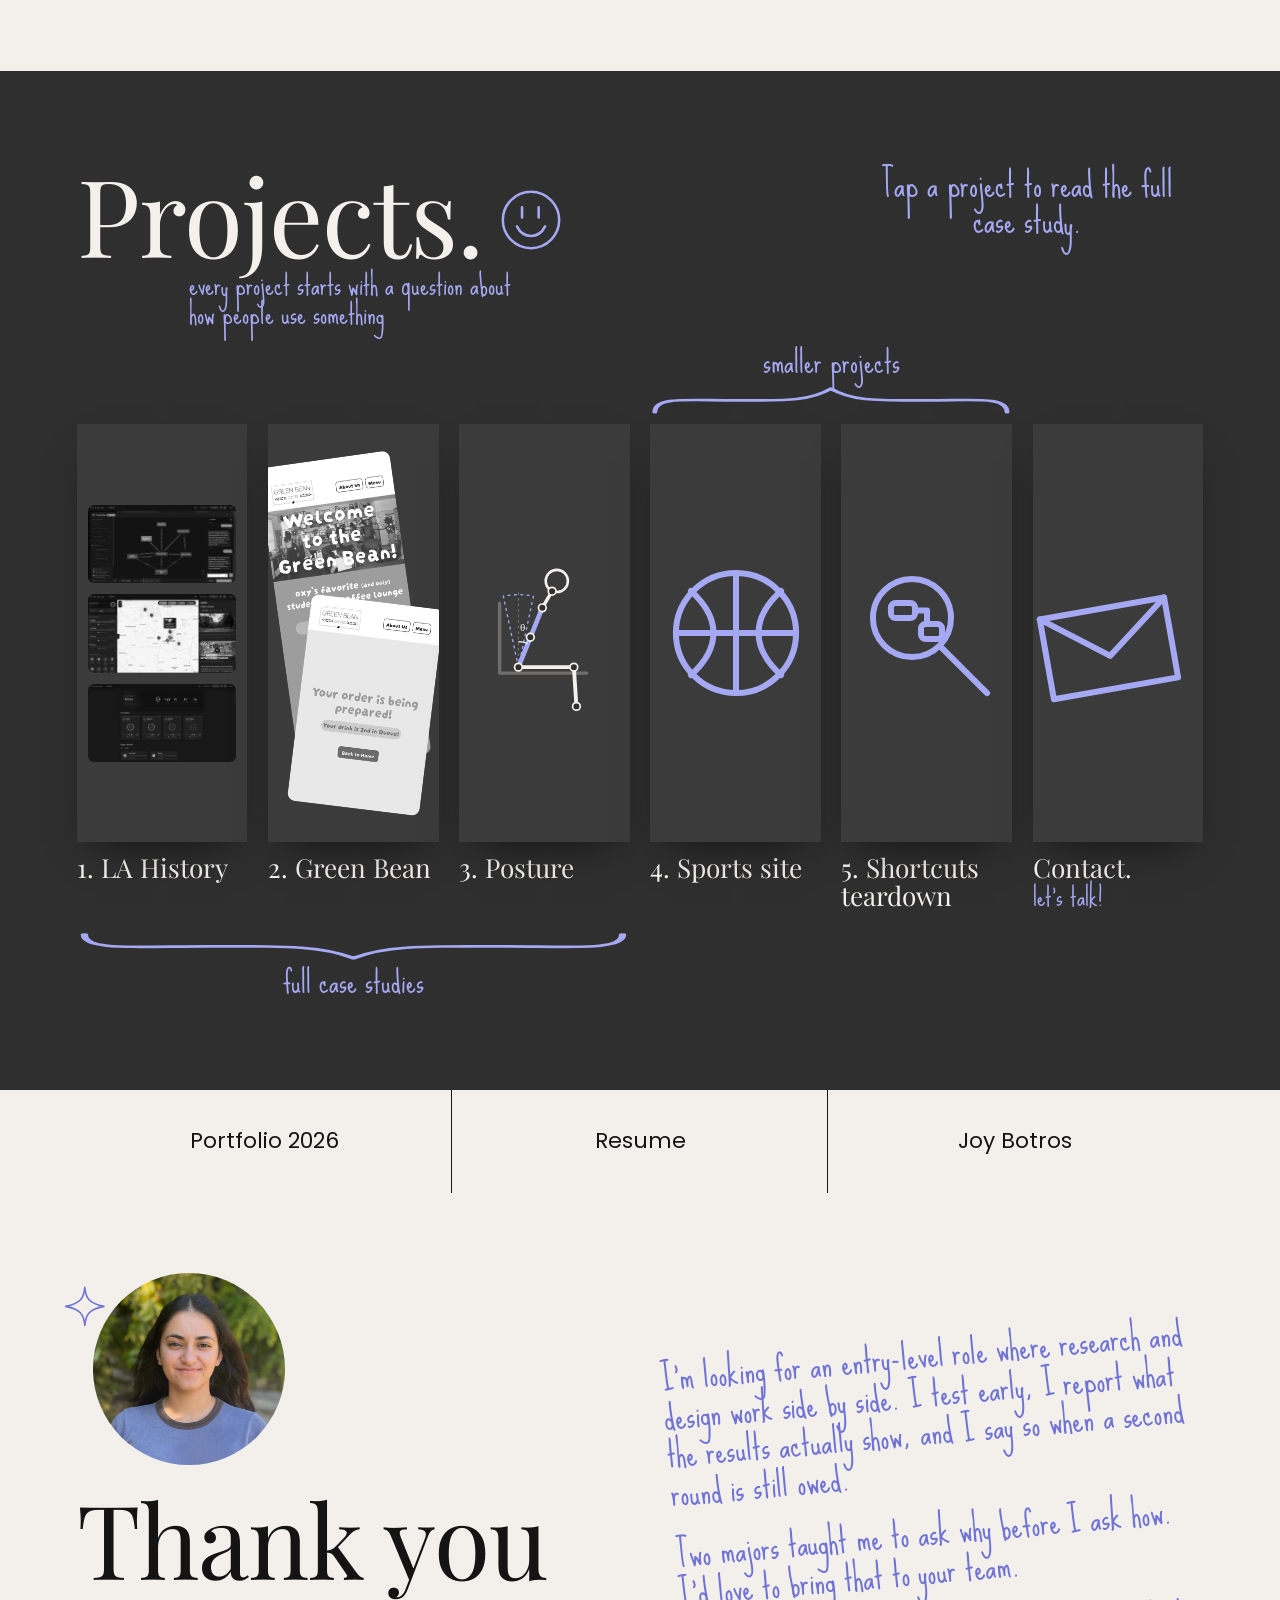
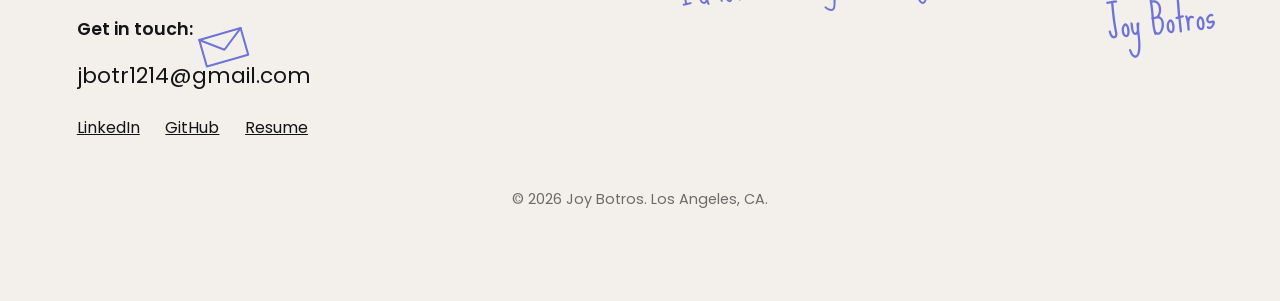
==== commit 4b7a5751: "Rename index-6.html to index.html" ====
--- a/index.html
+++ b/index.html
@@ -50,7 +50,7 @@
 
 /* ---- doodles ---- */
 .d{fill:none;stroke:var(--hand);stroke-width:4;stroke-linecap:round;stroke-linejoin:round;overflow:visible}
-.ring{position:absolute;left:-5%;top:-14%;width:110%;height:128%;fill:none;stroke:var(--hand);stroke-width:2.4;stroke-linecap:round;overflow:visible;pointer-events:none}
+.ring{position:absolute;left:-7.2%;top:-19.1%;width:114.4%;height:138.2%;fill:none;stroke:var(--hand);stroke-width:2.4;stroke-linecap:round;overflow:visible;pointer-events:none}
 .circled{position:relative;display:inline-block;padding:.55em 1.25em}
 .u{background:url("data:image/svg+xml,%3Csvg xmlns='http://www.w3.org/2000/svg' viewBox='0 0 200 12' preserveAspectRatio='none'%3E%3Cpath d='M2 7C30 2 60 10 100 6S170 3 198 7' fill='none' stroke='%238E92E6' stroke-width='2.6' stroke-linecap='round'/%3E%3C/svg%3E") 0 100%/100% .5em no-repeat;padding-bottom:.14em;-webkit-box-decoration-break:clone;box-decoration-break:clone}
 
@@ -116,7 +116,7 @@
 /* ---- skills ---- */
 .skills-grid{display:grid;grid-template-columns:minmax(0,1.1fr) minmax(0,.9fr);gap:clamp(2rem,5vw,5rem)}
 .tools{position:relative;display:inline-grid;grid-template-columns:repeat(3,auto);gap:.9rem 1.2rem;padding:1.9rem 2.2rem;margin:1.6rem 0 2.6rem}
-.tools .ring{left:-3%;top:-5%;width:106%;height:110%}
+.tools .ring{left:-5.1%;top:-9.4%;width:110.2%;height:118.8%}
 .tool{background:#fff;border-radius:.9rem;padding:.7rem 1rem;font-weight:500;font-size:.92rem;text-align:center;box-shadow:0 2px 10px rgba(0,0,0,.08)}
 .tools-note{position:absolute;left:calc(100% + .8rem);top:-1.2rem;width:9rem;font-family:var(--f-hand);color:var(--hand);font-size:clamp(1.3rem,2.2vw,1.9rem);line-height:1}
 .principles{list-style:none;display:grid;gap:.3rem;font-size:clamp(1.05rem,1.7vw,1.45rem);line-height:1.45;max-width:36rem}
@@ -219,7 +219,7 @@
 .stat{position:absolute;text-align:center;font-family:var(--f-hand);color:var(--hand);line-height:.95;padding:1.2rem 1.6rem}
 .stat b{display:block;font-weight:400;font-size:clamp(2.6rem,5.2vw,4.4rem)}
 .stat span{display:block;font-size:clamp(1.15rem,2.1vw,1.75rem);max-width:9rem;margin-inline:auto}
-.stat .ring{left:-6%;top:-8%;width:112%;height:116%}
+.stat .ring{left:-8.2%;top:-12.6%;width:116.5%;height:125.3%}
 .stat-zone .orbit{left:-6%;top:40%;width:112%;height:36%}
 .c-two{display:grid;grid-template-columns:minmax(0,1fr) minmax(0,1fr);gap:clamp(2rem,5vw,5rem);align-items:center}
 .c-r{text-align:right}
@@ -249,7 +249,7 @@
 .steps{display:grid;grid-template-columns:repeat(auto-fit,minmax(min(100%,14rem),1fr));gap:2.4rem;margin-top:3rem;list-style:none}
 .steps li{position:relative}
 .steps .n{position:relative;display:inline-block;font-family:var(--f-hand);color:var(--hand);font-size:3rem;line-height:1;padding:.3em .6em}
-.steps .n .ring{left:0;top:0;width:100%;height:100%}
+.steps .n .ring{left:-2%;top:-4%;width:104%;height:108%}
 .steps h3{font-family:var(--serif);font-weight:400;font-size:clamp(1.4rem,2vw,1.8rem);line-height:1.1;margin-top:.8rem}
 .steps p{margin-top:.6rem;font-size:1.02rem;line-height:1.55}
 .next-c{display:block;margin-top:4rem;text-decoration:none}
@@ -274,7 +274,21 @@
   .stat-zone{margin-inline:auto}
   .top-row{font-size:.85rem}
 }
+
+/* ---- draw-on animation for circles and underlines ---- */
+@property --p{syntax:'<percentage>';inherits:false;initial-value:100%}
+html.anim .ring{-webkit-mask-image:conic-gradient(from 270deg at 50% 50%,#000 0,#000 var(--p),transparent var(--p),transparent 100%);mask-image:conic-gradient(from 270deg at 50% 50%,#000 0,#000 var(--p),transparent var(--p),transparent 100%);transition:--p 1.3s cubic-bezier(.45,.05,.25,1)}
+html.anim .ring:not(.is-drawn){--p:0%}
+html.anim .u{transition:background-size .9s cubic-bezier(.45,.05,.25,1)}
+html.anim .u:not(.is-drawn){background-size:0% .5em}
 </style>
+<script>
+(function(){
+  var ok=!!(window.CSS&&CSS.registerProperty&&CSS.supports&&(CSS.supports('mask-image','conic-gradient(#000,#000)')||CSS.supports('-webkit-mask-image','conic-gradient(#000,#000)')));
+  var reduce=window.matchMedia&&matchMedia('(prefers-reduced-motion: reduce)').matches;
+  if(ok&&!reduce)document.documentElement.classList.add('anim');
+})();
+</script>
 <noscript><style>[hidden]{display:block!important}</style></noscript>
 </head>
 <body>
@@ -356,7 +370,7 @@
         <svg class="d name-arrow" viewBox="0 0 200 130" aria-hidden="true"><use href="#d-arrow"/></svg>
         <h1 class="big" aria-label="Portfolio 2026. Joy Botros, UX/UI Designer."><span aria-hidden="true">P<span class="ch">o<em class="in-o">20<br>26</em></span>rtf<span class="ch">o<svg class="d in-o sp" viewBox="0 0 100 100" preserveAspectRatio="none"><use href="#d-sparkle"/></svg></span>l<span class="ch i">i<svg class="d dot" viewBox="0 0 100 100" preserveAspectRatio="none"><use href="#d-sparkle"/></svg></span><span class="ch">o<em class="in-o cv">CV</em></span></span></h1>
       </div>
-      <p class="role"><span class="circled">UX/UI Designer<svg class="ring" viewBox="0 0 200 100" preserveAspectRatio="none" aria-hidden="true"><use href="#ring-a"/><use href="#ring-b"/></svg></span></p>
+      <p class="role"><span class="circled">UX/UI Designer<svg class="ring" style="transition-delay:.6s" viewBox="-4 -4 208 108" preserveAspectRatio="none" aria-hidden="true"><use href="#ring-a"/><use href="#ring-b"/></svg></span></p>
     </div>
   </section>
 
@@ -394,7 +408,7 @@
         <ul class="bul">
           <li><b><span class="u">Computer Science</span></b>, Occidental College, Los Angeles</li>
           <li><b><span class="u">Cognitive Science</span></b>, Occidental College, Los Angeles</li>
-          <li><span class="circled"><b>Senior comprehensive project</b>, a wearable posture monitor for Computer Science<svg class="ring" viewBox="0 0 200 100" preserveAspectRatio="none" aria-hidden="true"><use href="#ring-a"/><use href="#ring-b"/></svg></span></li>
+          <li><span class="circled"><b>Senior comprehensive project</b>, a wearable posture monitor for Computer Science<svg class="ring" viewBox="-4 -4 208 108" preserveAspectRatio="none" aria-hidden="true"><use href="#ring-a"/><use href="#ring-b"/></svg></span></li>
         </ul>
       </div>
       <div class="edu-r">
@@ -422,7 +436,7 @@
       <div>
         <h2 class="serif h-big">Skills</h2>
         <div class="tools">
-          <svg class="ring" viewBox="0 0 200 100" preserveAspectRatio="none" aria-hidden="true"><use href="#ring-a"/><use href="#ring-b"/></svg>
+          <svg class="ring" viewBox="-4 -4 208 108" preserveAspectRatio="none" aria-hidden="true"><use href="#ring-a"/><use href="#ring-b"/></svg>
           <span class="tool">Figma</span><span class="tool">HTML</span><span class="tool">Unity</span>
           <span class="tool">Flask</span><span class="tool">CSS</span><span class="tool">Cytoscape</span>
           <span class="tools-note" aria-hidden="true">the tools I actually use</span>
@@ -560,7 +574,7 @@
         </dl>
         <div class="challenge">
           <span class="hand">the challenge!<svg class="d" viewBox="0 0 200 130" aria-hidden="true"><use href="#d-arrow"/></svg></span>
-          <p class="circled">Students read history passively, so get them to build the connections themselves, with a tutor that scaffolds thinking instead of handing over answers.<svg class="ring" viewBox="0 0 200 100" preserveAspectRatio="none" aria-hidden="true"><use href="#ring-a"/><use href="#ring-b"/></svg></p>
+          <p class="circled">Students read history passively, so get them to build the connections themselves, with a tutor that scaffolds thinking instead of handing over answers.<svg class="ring" viewBox="-4 -4 208 108" preserveAspectRatio="none" aria-hidden="true"><use href="#ring-a"/><use href="#ring-b"/></svg></p>
         </div>
       </div>
       <div class="frames" aria-hidden="true">
@@ -578,9 +592,9 @@
       <div class="stat-zone">
         <figure class="dev wide"><img src="images/sketch.png" alt="Early hand drawn wireframe of the LA History layout, showing a map view with a retractable chatbox and the technical flow from browser to Flask backend to the local Ollama model and back." loading="lazy" decoding="async"></figure>
         <svg class="d pos orbit" viewBox="0 0 400 240" aria-hidden="true"><use href="#d-orbit"/></svg>
-        <div class="stat" style="left:-2%;top:2%"><svg class="ring" viewBox="0 0 200 100" preserveAspectRatio="none" aria-hidden="true"><use href="#ring-a"/><use href="#ring-b"/></svg><b>4</b><span>participants</span></div>
-        <div class="stat" style="right:-2%;top:6%"><svg class="ring" viewBox="0 0 200 100" preserveAspectRatio="none" aria-hidden="true"><use href="#ring-a"/><use href="#ring-b"/></svg><b>2</b><span>key findings</span></div>
-        <div class="stat" style="left:26%;bottom:0"><svg class="ring" viewBox="0 0 200 100" preserveAspectRatio="none" aria-hidden="true"><use href="#ring-a"/><use href="#ring-b"/></svg><b>1</b><span>round of testing</span></div>
+        <div class="stat" style="left:-2%;top:2%"><svg class="ring" viewBox="-4 -4 208 108" preserveAspectRatio="none" aria-hidden="true"><use href="#ring-a"/><use href="#ring-b"/></svg><b>4</b><span>participants</span></div>
+        <div class="stat" style="right:-2%;top:6%"><svg class="ring" viewBox="-4 -4 208 108" preserveAspectRatio="none" aria-hidden="true"><use href="#ring-a"/><use href="#ring-b"/></svg><b>2</b><span>key findings</span></div>
+        <div class="stat" style="left:26%;bottom:0"><svg class="ring" viewBox="-4 -4 208 108" preserveAspectRatio="none" aria-hidden="true"><use href="#ring-a"/><use href="#ring-b"/></svg><b>1</b><span>round of testing</span></div>
         <p class="cap pos" style="right:2%;top:60%;width:10rem">Fig. 1: early wireframe of the map view, chat panel, and request flow</p>
       </div>
       <div class="c-r">
@@ -650,7 +664,7 @@
         </dl>
         <div class="challenge">
           <span class="hand">the challenge!<svg class="d" viewBox="0 0 200 130" aria-hidden="true"><use href="#d-arrow"/></svg></span>
-          <p class="circled">Peak hour lines got long enough that baristas had to stop taking orders entirely.<svg class="ring" viewBox="0 0 200 100" preserveAspectRatio="none" aria-hidden="true"><use href="#ring-a"/><use href="#ring-b"/></svg></p>
+          <p class="circled">Peak hour lines got long enough that baristas had to stop taking orders entirely.<svg class="ring" viewBox="-4 -4 208 108" preserveAspectRatio="none" aria-hidden="true"><use href="#ring-a"/><use href="#ring-b"/></svg></p>
         </div>
       </div>
       <div class="frames" aria-hidden="true">
@@ -669,8 +683,8 @@
         <div class="stat-zone">
           <figure class="dev tall"><img src="images/green-queue.png" alt="" loading="lazy" decoding="async"></figure>
           <svg class="d pos orbit" viewBox="0 0 400 240" aria-hidden="true"><use href="#d-orbit"/></svg>
-          <div class="stat" style="left:-2%;top:4%"><svg class="ring" viewBox="0 0 200 100" preserveAspectRatio="none" aria-hidden="true"><use href="#ring-a"/><use href="#ring-b"/></svg><b>22</b><span>student interviews</span></div>
-          <div class="stat" style="right:-1%;bottom:4%"><svg class="ring" viewBox="0 0 200 100" preserveAspectRatio="none" aria-hidden="true"><use href="#ring-a"/><use href="#ring-b"/></svg><b>2</b><span>design decisions</span></div>
+          <div class="stat" style="left:-2%;top:4%"><svg class="ring" viewBox="-4 -4 208 108" preserveAspectRatio="none" aria-hidden="true"><use href="#ring-a"/><use href="#ring-b"/></svg><b>22</b><span>student interviews</span></div>
+          <div class="stat" style="right:-1%;bottom:4%"><svg class="ring" viewBox="-4 -4 208 108" preserveAspectRatio="none" aria-hidden="true"><use href="#ring-a"/><use href="#ring-b"/></svg><b>2</b><span>design decisions</span></div>
         </div>
         <div class="c-r">
           <h2 class="serif c-h">Design decisions</h2>
@@ -733,7 +747,7 @@
         </dl>
         <div class="challenge">
           <span class="hand">the question!<svg class="d" viewBox="0 0 200 130" aria-hidden="true"><use href="#d-arrow"/></svg></span>
-          <p class="circled">Can a wearable score sitting and standing posture in real time using joint angles and fixed thresholds, without machine learning?<svg class="ring" viewBox="0 0 200 100" preserveAspectRatio="none" aria-hidden="true"><use href="#ring-a"/><use href="#ring-b"/></svg></p>
+          <p class="circled">Can a wearable score sitting and standing posture in real time using joint angles and fixed thresholds, without machine learning?<svg class="ring" viewBox="-4 -4 208 108" preserveAspectRatio="none" aria-hidden="true"><use href="#ring-a"/><use href="#ring-b"/></svg></p>
         </div>
       </div>
       <div class="frames">
@@ -751,9 +765,9 @@
       <div class="stat-zone">
         <figure class="dev" style="left:24%;width:50%"><svg viewBox="0 0 400 440" role="img" aria-label="Illustration of a seated figure in side view with sensor points along the body, an acceptable angle range shaded around vertical, and a torso leaning past it."><use href="#posture-art"/></svg></figure>
         <svg class="d pos orbit" viewBox="0 0 400 240" aria-hidden="true"><use href="#d-orbit"/></svg>
-        <div class="stat" style="left:-2%;top:2%"><svg class="ring" viewBox="0 0 200 100" preserveAspectRatio="none" aria-hidden="true"><use href="#ring-a"/><use href="#ring-b"/></svg><b>12</b><span>sensors</span></div>
-        <div class="stat" style="right:-2%;top:8%"><svg class="ring" viewBox="0 0 200 100" preserveAspectRatio="none" aria-hidden="true"><use href="#ring-a"/><use href="#ring-b"/></svg><b>~20</b><span>participants</span></div>
-        <div class="stat" style="left:28%;bottom:-2%"><svg class="ring" viewBox="0 0 200 100" preserveAspectRatio="none" aria-hidden="true"><use href="#ring-a"/><use href="#ring-b"/></svg><b>2</b><span>rounds of testing</span></div>
+        <div class="stat" style="left:-2%;top:2%"><svg class="ring" viewBox="-4 -4 208 108" preserveAspectRatio="none" aria-hidden="true"><use href="#ring-a"/><use href="#ring-b"/></svg><b>12</b><span>sensors</span></div>
+        <div class="stat" style="right:-2%;top:8%"><svg class="ring" viewBox="-4 -4 208 108" preserveAspectRatio="none" aria-hidden="true"><use href="#ring-a"/><use href="#ring-b"/></svg><b>~20</b><span>participants</span></div>
+        <div class="stat" style="left:28%;bottom:-2%"><svg class="ring" viewBox="-4 -4 208 108" preserveAspectRatio="none" aria-hidden="true"><use href="#ring-a"/><use href="#ring-b"/></svg><b>2</b><span>rounds of testing</span></div>
       </div>
       <div class="c-r">
         <h2 class="serif c-h">Approach</h2>
@@ -768,10 +782,10 @@
       <h2 class="serif c-h">The study</h2>
       <p class="txt-l">About 20 participants, tested in two rounds.</p>
       <ol class="steps">
-        <li><span class="n"><svg class="ring" viewBox="0 0 200 100" preserveAspectRatio="none" aria-hidden="true"><use href="#ring-a"/><use href="#ring-b"/></svg>1</span><h3>Human subjects approval</h3><p>The study goes through Occidental's human subjects review first. I'm writing the proposal and consent form.</p></li>
-        <li><span class="n"><svg class="ring" viewBox="0 0 200 100" preserveAspectRatio="none" aria-hidden="true"><use href="#ring-a"/><use href="#ring-b"/></svg>2</span><h3>Round one</h3><p>Collect the sit-straight and slouch extremes, and use them to set the threshold.</p></li>
-        <li><span class="n"><svg class="ring" viewBox="0 0 200 100" preserveAspectRatio="none" aria-hidden="true"><use href="#ring-a"/><use href="#ring-b"/></svg>3</span><h3>Refine the model</h3><p>Update the scoring from what round one shows.</p></li>
-        <li><span class="n"><svg class="ring" viewBox="0 0 200 100" preserveAspectRatio="none" aria-hidden="true"><use href="#ring-a"/><use href="#ring-b"/></svg>4</span><h3>Round two</h3><p>Test the refined model with participants. Targeted for the end of October.</p></li>
+        <li><span class="n"><svg class="ring" viewBox="-4 -4 208 108" preserveAspectRatio="none" aria-hidden="true"><use href="#ring-a"/><use href="#ring-b"/></svg>1</span><h3>Human subjects approval</h3><p>The study goes through Occidental's human subjects review first. I'm writing the proposal and consent form.</p></li>
+        <li><span class="n"><svg class="ring" viewBox="-4 -4 208 108" preserveAspectRatio="none" aria-hidden="true"><use href="#ring-a"/><use href="#ring-b"/></svg>2</span><h3>Round one</h3><p>Collect the sit-straight and slouch extremes, and use them to set the threshold.</p></li>
+        <li><span class="n"><svg class="ring" viewBox="-4 -4 208 108" preserveAspectRatio="none" aria-hidden="true"><use href="#ring-a"/><use href="#ring-b"/></svg>3</span><h3>Refine the model</h3><p>Update the scoring from what round one shows.</p></li>
+        <li><span class="n"><svg class="ring" viewBox="-4 -4 208 108" preserveAspectRatio="none" aria-hidden="true"><use href="#ring-a"/><use href="#ring-b"/></svg>4</span><h3>Round two</h3><p>Test the refined model with participants. Targeted for the end of October.</p></li>
       </ol>
     </div>
   </section>
@@ -826,6 +840,17 @@
     }
   }
 
+
+  // Draw circles and underlines the first time they scroll into view.
+  if (document.documentElement.classList.contains('anim') && 'IntersectionObserver' in window) {
+    const drawIO = new IntersectionObserver(entries => {
+      entries.forEach(e => {
+        if (e.isIntersecting) { e.target.classList.add('is-drawn'); drawIO.unobserve(e.target); }
+      });
+    }, { threshold: 0.3, rootMargin: '0px 0px -8% 0px' });
+    document.querySelectorAll('.ring, .u').forEach(el => drawIO.observe(el));
+  }
+
   window.addEventListener('hashchange', () => route(false));
   route(true);
   // Re-apply once images have loaded so anchors land in the right place.
